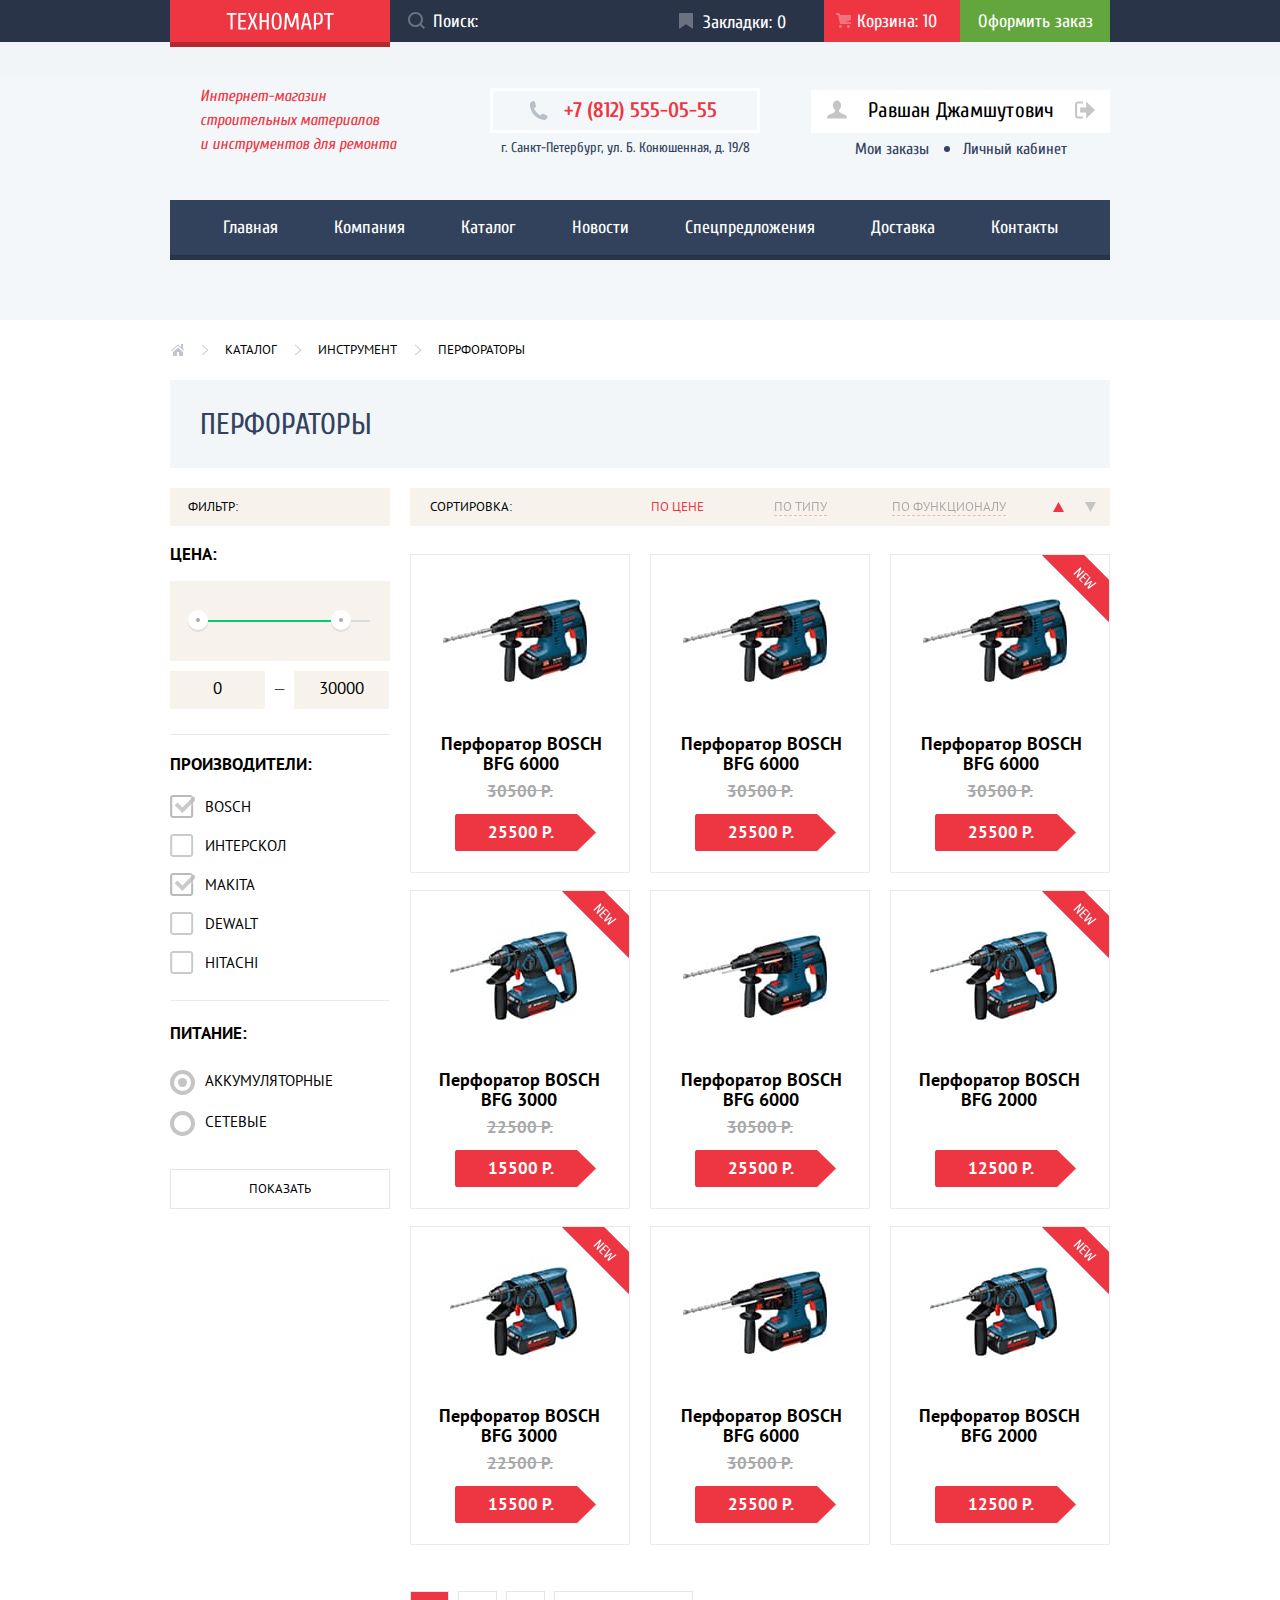
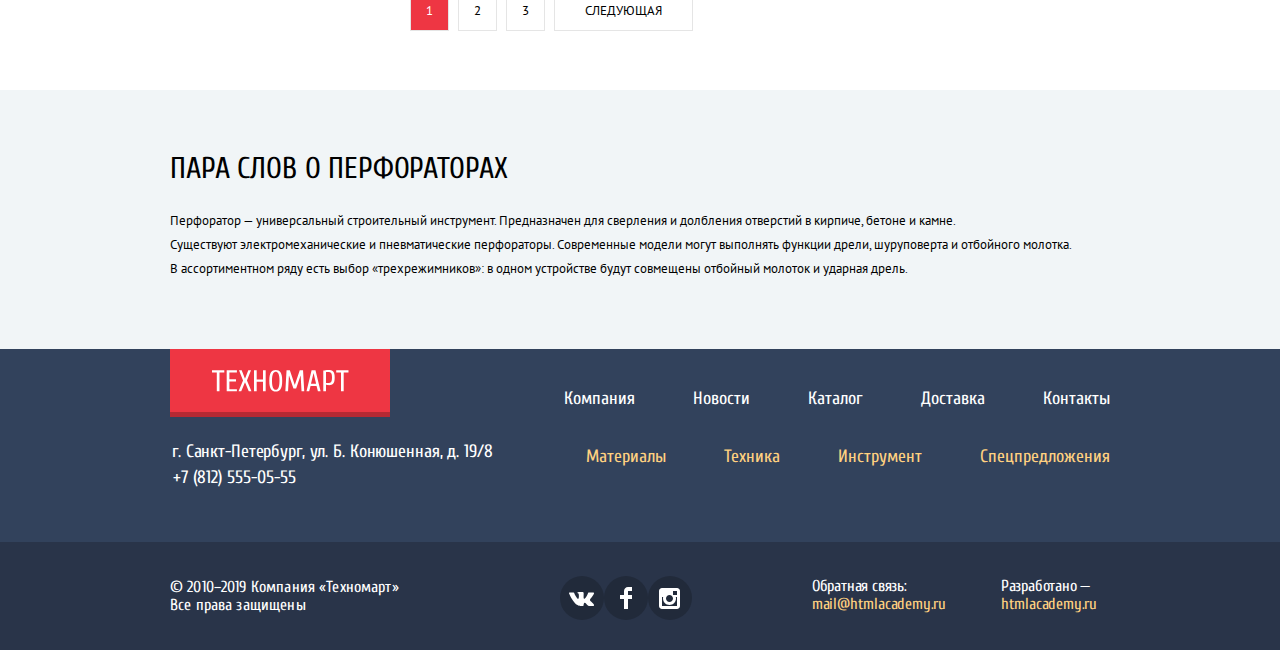
==== catalog.html @ ab48bb04 "Небольшие правки к ДЗ" ====
<!DOCTYPE html>
<html lang="ru">
<head>
  <meta charset="utf-8">
  <title>Каталог интернет-магазина Техномарт</title>
  <link rel="icon" href="favicon.ico">
  <link rel="icon" href="img/favicons/32.svg" type="image/svg+xml">
  <link rel="apple-touch-icon" href="img/favicons/180.png">
  <link rel="manifest" href="manifest.webmanifest">
  <link rel="stylesheet" href="https://fonts.googleapis.com/css2?family=Cuprum:ital,wght@0,400;0,700;1,400&family=PT+Sans:wght@400;700&display=swap">
  <link rel="stylesheet" href="css/normalize.css">
  <link rel="stylesheet" href="css/style.css">
</head>
<body class="page-body">
  <header class="catalog-header">
    <section class="top-menu top-menu-catalog">
      <div class="container container-top-menu">
        <h2 class="visually-hidden">Меню Техномарта</h2>
        <a class="logo">
          <img src="img/logo-technomart.svg" width="108" height="18" alt="Логотип интернет-магазинa Техномарт">
        </a>
        <form class="search" action="https://echo.htmlacademy.ru" method="get">
          <input class="search-input" type="search" name="search" id="search" placeholder="Поиск:">
          <svg class="search-icon" width="17" height="17" viewBox="0 0 17 17" fill="none" xmlns="http://www.w3.org/2000/svg">
            <path fill-rule="evenodd" clip-rule="evenodd" d="M13.458 12.044L17 15.586L15.586 17L12.044 13.458C10.782 14.421 9.21 15 7.5 15C3.35786 15 0 11.6421 0 7.5C0 3.35786 3.35786 0 7.5 0C11.6421 0 15 3.35786 15 7.5C15.0001 9.14309 14.4581 10.7403 13.458 12.044ZM7.5 2C4.467 2 2 4.467 2 7.5C2.00331 10.5362 4.4638 12.9967 7.5 13C10.532 13 13 10.532 13 7.5C13 4.467 10.532 2 7.5 2Z" fill="white"/>
          </svg>
          <label for="search">
            <span class="visually-hidden">Поиск по сайту</span>
          </label>
        </form>
        <a class="header-bookmark" href="#">Закладки: 0</a>
        <a class="header-cart full-cart" href="#">Корзина: 10</a>
        <a class="header-order" href="#">Оформить заказ</a>
      </div>
    </section>
    <section class="header-info catalog-header-info">
      <div class="container container-header-info">
        <h1 class="title">Интернет-магазин<br>строительных материалов<br>и инструментов для ремонта</h1>
        <div class="header-contacts">
          <a class="header-contacts-phone" href="tel:+78125550555">+7 (812) 555-05-55</a>
          <address>г. Санкт-Петербург, ул. Б. Конюшенная, д. 19/8</address>
        </div>
        <div class="user user-catalog-page">
          <div class="user-inner">
            <a href="#" class="user-fullname">Равшан Джамшутович</a>
            <svg class="icon-fullname" width="20" height="19" viewBox="0 0 20 19" fill="none" xmlns="http://www.w3.org/2000/svg">
              <path d="M17.881 14.666C15.737 13.931 13.625 13 12.674 12.276C12.017 11.775 11.904 10.658 12.157 9.861C13.275 8.958 14.021 7.384 14.021 5.583C14.021 2.776 12.221 0.5 10 0.5C7.77902 0.5 5.97901 2.776 5.97901 5.583C5.97901 7.384 6.72501 8.957 7.84201 9.86C8.09501 10.658 7.98302 11.775 7.32502 12.276C6.37502 13 4.26201 13.93 2.11801 14.666C-0.0259852 15.402 1.48343e-05 18.5 1.48343e-05 18.5H20C20 18.5 20.025 15.401 17.881 14.666Z" fill="#C5C5C5"/>
            </svg>
            <a href="#" class="user-exit">
              <svg class="icon-exit" width="20" height="18" viewBox="0 0 20 18" fill="none" xmlns="http://www.w3.org/2000/svg">
                <path d="M20 9L11.125 0.5V6.5H5.125V11.5H11.125V17.5L20 9Z" fill="#C5C5C5"/>
                <path d="M2.10601 14.452V3.548C2.12401 3.172 2.27701 2.491 3.11601 2.491H8.14301V0.5H3.11601C0.938006 0.5 0.112006 2.31 0.0870056 3.527V14.473C0.112006 15.689 0.938006 17.5 3.11601 17.5H8.14301V15.51H3.11601C2.27701 15.51 2.12401 14.827 2.10601 14.452Z" fill="#C5C5C5"/>
              </svg>
            </a>
          </div>
          <div class="user-cabinet">
            <a href="#" class="user-order">Мои заказы</a>
            <div class="point"></div>
            <a href="#" class="personal-account">Личный кабинет</a>
          </div>
        </div>
        <nav class="main-navigation">
          <ul class="clear-list site-navigation">
            <li><a href="index.html">Главная</a></li>
            <li><a href="#">Компания</a></li>
            <li><a>Каталог</a></li>
            <li><a href="#">Новости</a></li>
            <li><a href="#">Спецпредложения</a></li>
            <li><a href="#">Доставка</a></li>
            <li><a href="#">Контакты</a></li>
          </ul>
        </nav>
      </div>
    </section>
  </header>
  <main class="page-catalog">
    <div class="container">
      <ul class="breadcrumbs">
        <li><a class="link-home" href="index.html"></a></li>
        <li><a href="#">Каталог</a></li>
        <li><a href="#">Инструмент</a></li>
        <li><a>Перфораторы</a></li>
      </ul>
      <h2 class="subtitle">Перфораторы</h2>
      <div class="main-part-catalog">
        <section class="filters">
          <h3>Фильтр:</h3>
          <form class="form-filters" action="https://echo.htmlacademy.ru" method="get">
            <fieldset class="filter-price">
              <legend class="filters-options filters-options-price">Цена:</legend>
              <div class="container-range">
                <div class="range-filter">
                  <div class="scale">
                    <div class="bar" style="
                      width: 80%;
                      margin-left: 0
                    "></div>
                  </div>
                  <div class="toggle toggle-min" tabindex="0" style="
                  left: 8%
                  "></div>
                  <div class="toggle toggle-max" tabindex="0" style="
                  left: 73%
                  "></div>
                </div>
                <div class="price-controls">
                  <label class="min-price">
                    <input class="filter-number" type="number" name="min_price" min="0" max="40000" step="1" value="0">
                  </label>
                  <p class="dash">&mdash;</p>
                  <label class="max-price">
                    <input class="filter-number" type="number" name="max-price" min="0" max="40000" step="1" value="30000">
                  </label>
                </div>
              </div>
            </fieldset>
            <fieldset class="filter-manufactures">
              <legend class="filters-options">Производители:</legend>
              <ul class="clear-list filter-manufactures-list">
                <li class="filter-manufactures-item">
                  <input class="visually-hidden filter-checkbox" type="checkbox" name="bosch" id="filter-bosch" checked>
                  <label for="filter-bosch">Bosch</label>
                </li>
                <li class="filter-manufactures-item">
                  <input class="visually-hidden filter-checkbox" type="checkbox" name="interskol" id="filter-interskol">
                  <label for="filter-interskol">Интерскол</label>
                </li>
                <li class="filter-manufactures-item">
                  <input class="visually-hidden filter-checkbox" type="checkbox" name="makita" id="filter-makita" checked>
                  <label for="filter-makita">Makita</label>
                </li>
                <li class="filter-manufactures-item">
                  <input class="visually-hidden filter-checkbox" type="checkbox" name="dewalt" id="filter-dewalt">
                  <label for="filter-dewalt">Dewalt</label>
                </li>
                <li class="filter-manufactures-item">
                  <input class="visually-hidden filter-checkbox" type="checkbox" name="hitachi" id="filter-hitachi">
                  <label for="filter-hitachi">Hitachi</label>
                </li>
              </ul>
            </fieldset>
            <fieldset class="filter-power">
              <legend class="filters-options">Питание:</legend>
              <ul class="clear-list filter-power-list">
                <li class="filter-power-item">
                  <input class="visually-hidden filter-radio" type="radio" name="power" value="battery" id="filter-battery" checked>
                  <label for="filter-battery">Aккумуляторные</label>
                </li>
                <li class="filter-power-item">
                  <input class="visually-hidden filter-radio" type="radio" name="power" value="network" id="filter-network">
                  <label for="filter-network">Cетевые</label>
                </li>
              </ul>
            </fieldset>
            <button class="result-filter" type="submit">Показать</button>
          </form>
        </section>
        <div class="container-catalog-part">
          <section class="filters sort">
            <h3>Сортировка:</h3>
            <ul class="clear-list sort-options">
              <li class="sort-options-item sort-item-active">
                <a href="#">По цене</a>
              </li>
              <li class="sort-options-item sort-type">
                <a href="#">По типу</a>
              </li>
              <li class="sort-options-item sort-function">
                <a href="#">По функционалу</a>
              </li>
              <li class="sort-up sort-dir-active">
                <a href="#">
                  <svg width="11" height="10" viewBox="0 0 11 10" fill="none" xmlns="http://www.w3.org/2000/svg">
                    <path d="M5.5 0L11 10L0 10" fill="#C5C5C5"/>
                  </svg>
                </a>
              </li>
              <li class="sort-down">
                <a href="#">
                  <svg width="11" height="10" viewBox="0 0 11 10" fill="none" xmlns="http://www.w3.org/2000/svg">
                    <path d="M5.5 0L11 10L0 10" fill="#C5C5C5"/>
                  </svg>
                </a>
              </li>
            </ul>
          </section>
          <section class="catalog-box">
            <h3 class="visually-hidden">Каталог перфораторов</h3>
            <ul class="clear-list card-list catalog-list-card">
              <li class="product-card bosch-bfg-6000">
                <div class="product-card-image">
                  <img src="img/perforator-bosch-bfg-6000.jpg" alt="Перфоратор BOSCH BFG 6000" width="144" height="128">
                </div>
                <div class="product-card-buttons">
                  <button class="button-buy" type="button">Купить</button>
                  <button class="button-bookmark" type="button">В закладки</button>
                </div>
                <a class="product-card-link" href="#">Перфоратор BOSCH BFG 6000</a>
                <del>30500 P.</del>
                <a class="product-card-price" href="#">25500 P.</a>
              </li>
              <li class="product-card bosch-bfg-6000">
                <div class="product-card-image">
                  <img src="img/perforator-bosch-bfg-6000.jpg" alt="Перфоратор BOSCH BFG 6000" width="144" height="128">
                </div>
                <div class="product-card-buttons">
                  <button class="button-buy" type="button">Купить</button>
                  <button class="button-bookmark" type="button">В закладки</button>
                </div>
                <a class="product-card-link" href="#">Перфоратор BOSCH BFG 6000</a>
                <del>30500 P.</del>
                <a class="product-card-price" href="#">25500 P.</a>
              </li>
              <li class="product-card bosch-bfg-6000 new">
                <div class="product-card-image">
                  <img src="img/perforator-bosch-bfg-6000.jpg" alt="Перфоратор BOSCH BFG 6000" width="144" height="128">
                </div>
                <div class="product-card-buttons">
                  <button class="button-buy" type="button">Купить</button>
                  <button class="button-bookmark" type="button">В закладки</button>
                </div>
                <a class="product-card-link" href="#">Перфоратор BOSCH BFG 6000</a>
                <del>30500 P.</del>
                <a class="product-card-price" href="#">25500 P.</a>
              </li>
              <li class="product-card bosch-bfg-3000 new">
                <div class="product-card-image">
                  <img src="img/perforator-bosch-bfg-3000.jpg" alt="Перфоратор BOSCH BFG 3000" width="127" height="112">
                </div>
                <div class="product-card-buttons">
                  <button class="button-buy" type="button">Купить</button>
                  <button class="button-bookmark" type="button">В закладки</button>
                </div>
                <a class="product-card-link" href="#">Перфоратор BOSCH BFG 3000</a>
                <del>22500 P.</del>
                <a class="product-card-price" href="#">15500 P.</a>
              </li>
              <li class="product-card bosch-bfg-6000">
                <div class="product-card-image">
                  <img src="img/perforator-bosch-bfg-6000.jpg" alt="Перфоратор BOSCH BFG 6000" width="144" height="128">
                </div>
                <div class="product-card-buttons">
                  <button class="button-buy" type="button">Купить</button>
                  <button class="button-bookmark" type="button">В закладки</button>
                </div>
                <a class="product-card-link" href="#">Перфоратор BOSCH BFG 6000</a>
                <del>30500 P.</del>
                <a class="product-card-price" href="#">25500 P.</a>
              </li>
              <li class="product-card bosch-bfg-2000 new">
                <div class="product-card-image">
                  <img src="img/perforator-bosch-bfg-2000.jpg" alt="Перфоратор BOSCH BFG 2000" width="127" height="112">
                </div>
                <div class="product-card-buttons">
                  <button class="button-buy" type="button">Купить</button>
                  <button class="button-bookmark" type="button">В закладки</button>
                </div>
                <a class="product-card-link link-not-del" href="#">Перфоратор BOSCH BFG 2000</a>
                <a class="product-card-price" href="#">12500 P.</a>
              </li>
              <li class="product-card bosch-bfg-3000 new">
                <div class="product-card-image">
                  <img src="img/perforator-bosch-bfg-3000.jpg" alt="Перфоратор BOSCH BFG 3000" width="127" height="112">
                </div>
                <div class="product-card-buttons">
                  <button class="button-buy" type="button">Купить</button>
                  <button class="button-bookmark" type="button">В закладки</button>
                </div>
                <a class="product-card-link" href="#">Перфоратор BOSCH BFG 3000</a>
                <del>22500 P.</del>
                <a class="product-card-price" href="#">15500 P.</a>
              </li>
              <li class="product-card bosch-bfg-6000">
                <div class="product-card-image">
                  <img src="img/perforator-bosch-bfg-6000.jpg" alt="Перфоратор BOSCH BFG 6000" width="144" height="128">
                </div>
                <div class="product-card-buttons">
                  <button class="button-buy" type="button">Купить</button>
                  <button class="button-bookmark" type="button">В закладки</button>
                </div>
                <a class="product-card-link" href="#">Перфоратор BOSCH BFG 6000</a>
                <del>30500 P.</del>
                <a class="product-card-price" href="#">25500 P.</a>
              </li>
              <li class="product-card bosch-bfg-2000 new">
                <div class="product-card-image">
                  <img src="img/perforator-bosch-bfg-2000.jpg" alt="Перфоратор BOSCH BFG 2000" width="127" height="112">
                </div>
                <div class="product-card-buttons">
                  <button class="button-buy" type="button">Купить</button>
                  <button class="button-bookmark" type="button">В закладки</button>
                </div>
                <a class="product-card-link link-not-del" href="#">Перфоратор BOSCH BFG 2000</a>
                <a class="product-card-price" href="#">12500 P.</a>
              </li>
            </ul>
          </section>
          <ul class="clear-list pagination">
            <li class="active-number pagination-number">
              <a>1</a>
            </li>
            <li class="pagination-number">
              <a href="#">2</a>
            </li>
            <li class="pagination-number">
              <a href="#">3</a>
            </li>
            <li class="pagination-number pagination-number-next">
              <a href="#">Следующая</a>
            </li>
          </ul>
        </div>
      </div>
    </div>
    <section class="information-item-catalog">
      <div class="container">
        <h2>Пара слов о перфораторах</h2>
        <p class="text-product">
          Перфоратор — универсальный строительный инструмент. Предназначен для сверления и долбления отверстий в кирпиче, бетоне и камне.<br>
          Существуют электромеханические и пневматические перфораторы. Современные модели могут выполнять функции дрели, шуруповерта и отбойного молотка.<br>
          В ассортиментном ряду есть выбор «трехрежимников»: в одном устройстве будут совмещены отбойный молоток и ударная дрель.<br>
        </p>
      </div>
    </section>
  </main>
  <footer class="main-footer">
    <div class="container">
      <section class="footer-contacts">
        <div class="footer-contacts-info">
          <h2 class="visually-hidden">Контактные данные</h2>
          <a class="logo footer-logo">
            <img src="img/logo-technomart.svg" width="138" height="23" alt="Логотип интернет-магазинa Техномарт">
          </a>
          <address>г. Санкт-Петербург, ул. Б. Конюшенная, д. 19/8</address>
          <a class="footer-contacts-phone" href="tel:+78125550555">+7 (812) 555-05-55</a>
        </div>
        <nav class="footer-navigation">
          <ul class="clear-list top-footer-navigation">
            <li><a href="#">Компания</a></li>
            <li><a href="#">Новости</a></li>
            <li><a href="catalog.html">Каталог</a></li>
            <li><a href="#">Доставка</a></li>
            <li><a href="#">Контакты</a></li>
          </ul>
          <ul class="clear-list bottom-footer-navigation">
            <li><a href="#">Материалы</a></li>
            <li><a href="#">Техника</a></li>
            <li><a href="#">Инструмент</a></li>
            <li><a href="#">Спецпредложения</a></li>
          </ul>
        </nav>
      </section>
    </div>
    <section class="footer-social">
      <div class="container container-footer-social">
        <h2 class="visually-hidden">Наши социальные сети</h2>
        <p class="copyright">
          &copy; 2010–2019 Компания «Техномарт»<br>
          Все права защищены
        </p>
        <ul class="clear-list footer-social-list">
          <li><a class="social-button vk" href="#"></a></li>
          <li><a class="social-button facebook" href="#"></a></li>
          <li><a class="social-button instagram" href="#"></a></li>
        </ul>
        <p class="footer-email">
          Обратная связь:
          <a href="mailto:mail@htmlacademy.ru">mail@htmlacademy.ru</a>
        </p>
        <p class="footer-copyright">
          Разработано —
          <a href="#">htmlacademy.ru</a>
        </p>
      </div>
    </section>
  </footer>
  <section class="modal modal-buy">
    <h3 class="visually-hidden">Корзина</h3>
    <button class="button-close-form button-close-buy" type="button"></button>
    <p>
      Товар добавлен в корзину!
    </p>
    <a class="button-link" href="#">Оформить заказ</a>
    <a class="continue-buy" href="#">Продолжить покупки</a>
  </section>
</body>
---- css/style.css ----
/* Variables */

:root {
  --basik-yellow: #ffbf47;
  --basik-light-yellow: #ffd180;
  --basik-extra-yellow: #ffc047;
  --basik-red: #ee3643;
  --basik-dark-red: #ba2732;
  --basik-special-red: #ca2c37;
  --basik-backgraund-red: #b52830;
  --basik-backgraund-medium-red: #8d1e26;
  --basik-green: #63a63e;
  --basik-light-green: #8ed78f;
  --basik-dark-green: #518534;
  --basik-inner-green: #367315;
  --basik-special-green: #5fbb2d;
  --basik-full-tru-green: #00ca74;
  --basik-ligth-blue: #3bbce3;
  --basik-purpur: #dc91d8;
  --basik-extra-gray: #293449;
  --basik-dark-blue: #212a3a;
  --basik-extra-black: #161d29;
  --basik-super-extra-dark: #1d2739;
  --basik-dark-gray: #32425c;
  --basik-special-gray: #3d546f;
  --basik-black: #000000;
  --basik-tru-dark: #444444;
  --basik-full-tru-dark: #d7dcde;
  --basik-dim-gray: #a9a9a9;
  --basik-white: #ffffff;
  --basik-gray: #b7bfc8;
  --basik-light-gray: #f1f5f7;
  --basik-tru-gray: #c5c5c5;
  --basik-super-gray: #b5b5b5;
  --basik-disabled-gray: #e9e9e9;
  --basik-light-white: #ababab;
  --basik-shadow-white: #e0ddd9;
  --basik-backgraund-gray: #e5e5e5;
  --basik-soft-gray: #c1c6ce;
  --basik-form-gray: #f4f4f4;
  --basik-softdim-gray: #eaeaea;
  --basik-light-dark: #f2f6f8;
  --basik-lightdim-gray: #f3f7f9;
  --basik-sand-yellow: #f7f3ec;
  --basik-neitral: #f9f5f0;
  --basik-transparent-black: rgba(0, 0, 0, 0.0001);
  --basik-transparent-white: rgba(255, 255, 255, 0.3);
  --basik-transparent-gray-white: rgba(255, 255, 255, 0.5);
  --basik-transparent-gray: rgba(197, 197, 197, 0.3);
  --basik-transparent-dimgray: rgba(169, 169, 169, 0.3);
  --basik-shadow-black: rgba(0, 0, 0, 0.24);
  --basik-shadow-gray: rgba(0, 0, 0, 0.15);
}

/* Global */

.page-body {
  display: grid;
  grid-template-rows: min-content 1fr min-content;
  align-content: start;
  min-width: 960px;
  min-height: 100%;
  color: var(--basik-white);
  background-color: var(--basik-white);
  font-family: "Cuprum", Arial, sans-serif;
  font-size: 18px;
  line-height: 24px;
  font-weight: 400;
  margin: 0;
  padding: 0;
}

a {
  text-decoration: none;
  color: var(--basik-white);
}

img {
  max-width: 100%;
  height: auto;
}

.clear-list {
  list-style-type: none;
  margin: 0;
  padding: 0;
}

.visually-hidden {
  position: absolute;
  width: 1px;
  height: 1px;
  margin: -1px;
  border: 0;
  padding: 0;
  white-space: nowrap;
  clip-path: inset(100%);
  clip: rect(0 0 0 0);
  overflow: hidden;
}

.new:after {
  content: "";
  position: absolute;
  top: 0;
  right: 0;
  background: url("../img/new.svg") no-repeat;
  width: 70px;
  height: 70px;
}

.button-link {
  background-color: var(--basik-red);
  color: var(--basik-white);
  font-size: 14px;
  line-height: 18px;
  text-align: center;
  text-transform: uppercase;
  padding: 10px 20px;
}

.button-link:hover {
  background-color: var(--basik-special-red);
}

.button-link:active {
  background-color: var(--basik-dark-red);
}

.container {
  width: 940px;
  margin: 0 auto;
  padding: 0 10px;
}

.page {
  height: 100%;
}

/* Header */
/** Top-menu **/

.top-menu {
  background-color: var(--basik-extra-gray);
  margin-bottom: 39px;
}

.top-menu-catalog {
  margin-bottom: 37px;
}

.container-top-menu {
  display: flex;
  justify-content: space-between;
  flex-wrap: wrap;
}

.main-header {
  background-color: var(--basik-light-gray);
  margin-bottom: 59px;
}

.catalog-header {
  background-color: var(--basik-light-gray);
  margin-bottom: 0;
}

.logo {
  display: flex;
  justify-content: center;
  width: 220px;
  background-color: var(--basik-red);
  box-shadow: 0 5px var(--basik-backgraund-red);
  padding: 12px 0;
}

.logo img {
  width: 108px;
  height: 18px;
}

.logo:active {
  background-color: var(--basik-dark-red);
  box-shadow: 0 5px 0 var(--basik-backgraund-medium-red);
}

.search {
  display: flex;
  width: 270px;
  align-self: center;
  position: relative;
}

.search label {
  opacity: 0.3;
}

.search-icon {
  position: absolute;
  top: 4px;
  left: 17px;
  opacity: 0.3;
}

.search:hover .search-icon {
  opacity: 1;
}

.search-input:focus ~ .search-icon path {
  fill: var(--basik-red);
  opacity: 1;
}

.search-input {
  background-color: var(--basik-extra-gray);
  color: var(--basik-white);
  border: none;
  font-family: inherit;
  font-size: 18px;
  line-height: 24px;
  font-weight: 400;
  padding-left: 42px;
  padding-top: 2px;
}

.search-input::placeholder {
  color: var(--basik-white);
  font-family: inherit;
  font-size: 18px;
  line-height: 24px;
  font-weight: 400;
}

.header-bookmark,
.header-cart,
.header-order {
  text-align: center;
  position: relative;
}

.header-bookmark:before,
.header-cart:before {
  opacity: 0.3;
  position: absolute;
  left: 10px;
}

.header-bookmark:before {
  content: url("../img/icons/icon-bookmark.svg");
  top: 12px;
  left: 18px;
}

.header-cart:before {
  content: url("../img/icons/icon-cart.svg");
  top: 11px;
  left: 12px;
}

.header-cart:hover:before,
.header-bookmark:hover:before {
  opacity: 1;
}

.header-bookmark {
  width: 134px;
  padding: 10px 0 0 17px;
  margin-right: 12px;
}

.top-menu-catalog .header-bookmark {
  padding: 11px 0 0 16px;
  margin-right: 12px;
}

.header-cart {
  width: 123px;
  padding: 10px 0 0 10px;
}

.full-cart,
.full-bookmark {
  background-color: var(--basik-red);
}

.full-cart {
  padding: 10px 0 0 11px;
  width: 125px;
}

.header-bookmark:active,
.header-cart:active {
  background-color: var(--basik-extra-black);
  color: var(--basik-transparent-gray-white);
}

.header-order {
  width: 150px;
  padding-top: 10px;
  background-color: var(--basik-green);
}

.header-order:hover {
  background-color: var(--basik-special-green);
}

.header-order:active {
  color: var(--basik-transparent-gray-white);
}

.search-input:focus {
  border: none;
  outline: none;
  color: var(--basik-black);
  background-color: var(--basik-white);
}

.search-input:hover {
  cursor: pointer;
}

/** Header-info **/

.container-header-info {
  display: flex;
  justify-content: space-between;
  flex-wrap: wrap;
  align-items: center;
}

.header-info {
  background-color: var(--basik-lightdim-gray);
  padding-bottom: 60px;
}

.title {
  color: var(--basik-red);
  font-style: italic;
  font-size: 16px;
  line-height: 24px;
  font-weight: 400;
  margin:0 24px 0 30px;
}

.catalog-header-info .title {
  margin-right: 43px;
}

.header-contacts {
  width: 270px;
  margin-top: 7px;
}

.catalog-header-info .header-contacts {
  margin-top: 9px;
}

.header-contacts-phone {
  display: block;
  height: 39px;
  color: var(--basik-red);
  border: 3px solid var(--basik-white);
  font-size: 21px;
  line-height: 38px;
  font-weight: 700;
  text-align: center;
  background-image: url("../img/icons/tel.svg");
  background-repeat: no-repeat;
  background-position: 36px 10px;
  padding-left: 30px;
  margin-bottom: 3px;
}

.header-contacts address {
  color: var(--basik-dark-gray);
  font-size: 14px;
  font-style: normal;
  text-align: center;
}

.user {
  display: flex;
  justify-content: space-between;
  text-align: center;
  font-size: 21px;
  line-height: 21px;
  flex-wrap: wrap;
  position: relative;
  margin-bottom: 20px;
}

.user .user-login,
.user .user-registration {
  color: var(--basik-black);
  background-color: var(--basik-white);
  padding: 12px 24px;
}

.user-catalog-page {
  flex-wrap: wrap;
  width: 299px;
  margin: 9px 0 0 0;
}

.user-cabinet,
.user-inner {
  display: flex;
  align-items: center;
  width: 100%;
}

.user-inner {
  background: var(--basik-white);
  margin-bottom: 7px;
}

.user-cabinet a {
  padding: 0 24px;
}

.user-login-icon {
  position: absolute;
  top: 13px;
  left: 20px;
}

.user .user-login {
  padding-left: 45px;
  padding-right: 28px;
  margin-right: 10px;
}

.user-cabinet a:hover,
.user-login:hover,
.user-registration:hover {
  color: var(--basik-red);
}

.user .user-fullname:active,
.user-cabinet a:active,
.user-login:active,
.user-registration:active {
  color: var(--basik-tru-gray);
}

.user a:hover ~ .user-login-icon path,
.user-fullname:hover ~ .icon-fullname path,
.icon-exit:hover path {
  fill: var(--basik-special-gray);
}

.user-fullname:active ~ .icon-fullname path,
.user a:active ~ .user-login-icon path,
.icon-exit:active path {
  fill: var(--basik-tru-gray);
}

.user .user-fullname {
  display: block;
  padding: 10px 0 12px 57px;
  color: var(--basik-black);
  letter-spacing: 0.25px;
}

.icon-fullname {
  transform: translate(-228px, -2px);
}

.user .user-order,
.user .personal-account {
  background-color: var(--basik-lightdim-gray);
  color: var(--basik-dark-gray);
  font-size: 16px;
  line-height: 18px;
  padding: 0;
}

.point {
  width: 6px;
  height: 6px;
  border-radius: 50%;
  background: var(--basik-dark-gray);
  line-height: 25px;
  align-self: center;
}

.user-order {
  margin: 0 15px 0 44px;
}

.user .personal-account {
  margin-left: 13px;
}

/** Main-navigation **/

.site-navigation {
  display: flex;
  justify-content: space-between;
  background-color: var(--basik-dark-gray);
  box-shadow: inset 0 -5px 0 var(--basik-extra-gray);
  padding: 0 25px;
}

.main-navigation {
  width: 100%;
  margin-top: 40px;
}

.main-navigation a:hover {
  background-color: var(--basik-extra-gray);
}

.main-navigation a:active {
  background-color: var(--basik-super-extra-dark);
  color: var(--basik-transparent-gray-white);
  font-weight: 400;
  box-shadow: inset 0 -5px 0 var(--basik-extra-gray);
}

.site-navigation a {
  display: block;
  padding: 16px 28px 20px 28px;
}

/* Main */
/** Products **/

.page-main {
  padding-bottom: 69px;
}

.container-page-main {
  margin-bottom: 70px;
}

.products {
  margin-bottom: 60px;
}

.products-list {
  display: grid;
  grid-template-columns: 1fr 1fr 1fr;
  gap: 20px;
}

.products-item h3 {
  font-size: 24px;
  line-height: 30px;
  font-weight: 700;
  margin: 0 0 13px 0;
}

.products-item {
  position: relative;
  padding: 21px 0 21px 23px;
  background-repeat: no-repeat;
}

.products-link {
  width: 135px;
  display: block;
  background-color: var(--basik-transparent-white);
  color: var(--basik-white);
  font-size: 14px;
  line-height: 18px;
  text-align: center;
  text-transform: uppercase;
  padding: 10px 0;
}

.products-link:hover {
  background-color: var(--basik-transparent-gray);
}

.products-link:active {
  background-color: var(--basik-transparent-dimgray);
}

.product-item-material {
  background-image: url("../img/icons/icon-material.svg");
  background-color: var(--basik-yellow);
  background-position: 83% 54%;
}

.product-item-instrument {
  background-image: url("../img/icons/icon-instrument.svg");
  background-color: var(--basik-ligth-blue);
  background-position: 86% 55%;
}

.product-item-technics {
  background-image: url("../img/icons/icon-technika.svg");
  background-color: var(--basik-purpur);
  background-position: 86% center;
}

.slider {
  grid-column: 1 / 3;
  grid-row: 2 / 4;
}

.slider-product-item {
  display: none;
  background: url("../img/shadow-slider.png") no-repeat;
  padding: 23px 0 27px 24px;
  position: relative;
}

.slider-product-item img {
  position: absolute;
  left: 0;
  top: 0;
  z-index: -1;
  width: 620px;
  height: 266px;
}

.active-products-item {
  display: block;
}

.slider-product-item h3 {
  font-size: 36px;
  line-height: 36px;
  font-weight: 700;
  text-transform: uppercase;
  margin: 0 0 5px 0;
}

.slider-product-item p {
  margin: 0 0 113px 0;
}

.slider-link {
  display: block;
  width: 152px;
}

.arrow {
  background-image: url("../img/icons/arrow-left.svg");
  background-color: var(--basik-transparent-black);
  background-repeat: no-repeat;
  position: absolute;
  cursor: pointer;
  border: none;
  width: 22px;
  height: 40px;
  top: 46%;
}

.arrow:focus,
.dots:focus {
  outline: none;
}

.arrow-left {
  left: 24px;
}

.arrow-right {
  transform: rotate(180deg);
  right: 20px;
}

.slider-dots {
  display: flex;
  justify-content: space-between;
  width: 30px;
  text-align: center;
  position: absolute;
  bottom: 36px;
  left: 295px;
}

.dots {
  width: 10px;
  height: 10px;
  border-radius: 50%;
  padding: 0;
  cursor: pointer;
}

.no-active-dots {
  background-color: var(--basik-white);
  border: none;
}

.active-dots {
  background: var(--basik-red);
  position: relative;
  border: 2px solid var(--basik-white);
}

.products-item-discounts {
  background-image: url("../img/icons/icon-skidka.svg");
  background-color: var(--basik-light-green);
  background-position: 81% 51%;
}

.products-item-discounts h3,
.products-item-delivery h3 {
  margin-bottom: 12px;
}

.products-item-delivery {
  background-image: url("../img/icons/icon-dostavka.svg");
  background-color: var(--basik-extra-yellow);
  background-position: 86% 54%;
}

/** Popular products **/

.background-style {
  display: flex;
  justify-content: space-between;
  background-color: var(--basik-neitral);
  align-items: center;
  padding: 25px 14px 25px 27px;
  margin-bottom: 20px;
}

.background-style .button-link {
  padding: 9px 25px 10px 25px;
}

.background-style h2 {
  color: var(--basik-dark-gray);
  font-size: 30px;
  line-height: 30px;
  font-weight: 400;
  text-transform: uppercase;
  margin: 0;
}

.card-list {
  display: grid;
  gap: 20px;
}

.popular-list-card {
  grid-template-columns: 1fr 1fr 1fr 1fr;
  margin-bottom: 70px;
}

.product-card {
  width: 220px;
  background-color: var(--basik-white);
  border: 1px solid var(--basik-softdim-gray);
  box-sizing: border-box;
  text-align: center;
  font-family: "PT Sans", Arial, sans-serif;
  font-size: 17px;
  line-height: 18px;
  font-weight: 700;
  padding-bottom: 21px;
  position: relative;
}

.product-card-image {
  height: 170px;
  position: relative;
  margin-bottom: 9px;
}

.product-card-image img {
  position: absolute;
  top: 50%;
  left: 50%;
  transform: translate(-50%, -50%);
}

.bosch-bfg-9000 img {
  padding-top: 5px;
}

.bosch-bfg-9000 .product-card-price {
  margin-left: 41px;
}

.bosch-bfg-3000 img,
.bosch-bfg-2000 img {
  padding-right: 13px;
}

.bosch-bfg-3000 .product-card-link,
.bosch-bfg-2000 .product-card-link {
  padding-left: 13px;
}

.bosch-bfg-6000 img {
  padding-right: 10px;
  padding-top: 2px;
}

.product-card del {
  display: block;
  color: var(--basik-dim-gray);
  margin-bottom: 14px;
}

.product-card-link {
  width: 190px;
  display: block;
  font-size: 18px;
  line-height: 20px;
  color: var(--basik-black);
  padding-left: 15px;
  margin-bottom: 8px;
}

.product-card-price {
  display: block;
  width: 141px;
  background: url("../img/icons/red-button.svg") no-repeat 5px;
  margin-left: 39px;
  padding: 9px 5px 10px 0;
}

.button-buy,
.button-bookmark {
  width: 135px;
  height: 38px;
  color: var(--basik-white);
  font-family: "Cuprum", Arial, sans-serif;
  font-size: 14px;
  line-height: 18px;
  font-weight: 400;
  text-transform: uppercase;
  border: none;
  outline: none;
  cursor: pointer;
}

.button-buy {
  background-image: url("../img/icons/icon-cart.svg");
  background-color: var(--basik-green);
  background-position: 29px 11px;
  background-repeat: no-repeat;
  border-radius: 2px;
  box-shadow: inset 0 -3px 0 var(--basik-inner-green);
  padding:0 0 0 14px;
  margin: 39px 2px 10px 0;
}

.button-bookmark {
  background: var(--basik-white);
  padding: 0;
  margin-bottom: 56px;
}

.button-buy:hover {
  background-color: var(--basik-special-green);
}

.button-buy:active {
  background-color: var(--basik-dark-green);
}

.button-bookmark {
  color: var(--basik-dark-gray);
  border: 3px solid var(--basik-green);
}

.button-bookmark:hover {
  color: var(--basik-dark-gray);
  border: 3px solid var(--basik-dark-gray);
}

.button-bookmark:active {
  opacity: 0.5;
}

.product-card-buttons,
.product-card:hover .product-card-image {
  position: absolute;
  clip: rect(0 0 0 0);
  width: 1px;
  margin: -1px;
}

.product-card:hover .product-card-buttons {
  width: 100%;
  opacity: 1;
  clip: auto;
  position: static;
}

.product-card:hover {
  box-shadow: 0 4px 20px var(--basik-shadow-gray);
}

/** Popular manufactures **/

.popular-manufactures .background-style {
  padding: 26px 20px 26px 28px;
  margin-bottom: 19px;
}

.popular-manufactures .button-link {
  padding: 10px 38px;
}

.popular-manufactures-list {
  background: var(--basik-white);
  display: grid;
  grid-template-columns: 1fr 1fr 1fr 1fr;
  gap: 20px;
}

.popular-manufactures-item a {
  display: block;
  position: relative;
  width: 220px;
  height: 145px;
  border: 1px solid var(--basik-softdim-gray);
  box-sizing: border-box;
}

.popular-manufactures-item img {
  position: absolute;
  top: 50%;
  left: 50%;
  transform: translate(-50%, -50%);
}

.manufacture-dewalt img,
.manufacture-makita img {
  top: 48%;
}

.popular-manufactures-item:hover {
  box-shadow: 0 4px 20px 0 var(--basik-shadow-gray);
}

.popular-manufactures-item:active {
  opacity: 0.5;
}

/** Service **/

.container-service {
  width: 950px;
  padding-left: 20px;
}

.service {
  color: var(--basik-black);
  background-color: var(--basik-light-gray);
  padding-top: 64px;
}

.service h2,
.slider-item h3 {
  font-size: 30px;
  line-height: 30px;
  font-weight: 400;
  text-transform: uppercase;
  margin: 0;
}

.service h2 {
  margin-bottom: 24px;
}

.slider-item h3 {
  margin-bottom: 28px;
}

.service-text {
  margin: 0 0 60px 0;
  text-align: justify;
}

.service-item-text,
.service-text {
  font-family: "PT Sans", Arial, sans-serif;
  font-size: 13px;
  line-height: 25px;
  font-weight: 400;
}

.service-item-text {
  margin: 0;
}

.service-slider {
  display: flex;
}

.service-slider-buttons button {
  display: block;
  width: 240px;
  color: var(--basik-white);
  background-color: var(--basik-dark-gray);
  font-size: 21px;
  line-height: 30px;
  font-weight: 700;
  text-align: left;
  border: none;
  outline: none;
  padding: 13px 0 19px 22px;
}

.service-slider-buttons {
  margin: 10px 80px 0 0;
  position: relative;
}

.service-slider-buttons:after {
  content: "";
  background-image: url("../img/shadow-service.png");
  width: 10px;
  height: 279px;
  display: block;
  position: absolute;
  bottom: 50px;
  right: 1px;
}

.service-slider-buttons .active-service-button {
  color: var(--basik-dark-gray);
  background-color: var(--basik-white);
}

.service-item-text,
.slider-item h3 {
  color: var(--basik-dark-gray);
}

.service-slider-buttons .no-active-service-button:hover {
  background-color: var(--basik-extra-gray);
}

.slider-item {
  display: none;
  width: 619px;
  flex-grow: 1;
  background-repeat: no-repeat;
  background-color: var(--basik-light-gray);
}

.active-slider {
  display: block;
}

.slider-item-delivery {
  background-image: url("../img/dostavka-service.png");
  background-position: 150px 29px;
  padding-top: 10px;
  padding-bottom: 131px;
}

.slider-item-guarantee {
  background-image: url("../img/garantii-service.png");
  background-position: 239px 6px;
  padding-top: 8px;
  padding-bottom: 110px;
}

.slider-item-guarantee h3 {
  margin: 0 0 23px 0;
}

.slider-item-credit {
  background-image: url("../img/credit-service.png");
  background-position: 165px 7px;
  padding-top: 10px;
  padding-bottom: 124px;
}

.slider-item-credit h3,
.slider-item-delivery h3 {
  margin-bottom: 29px;
  line-height: 26px;
}

.slider-item-credit .service-item-text {
  margin-bottom: 33px;
}

.slider-item-credit .button-link {
  padding: 10px 45px;
}

/** Information **/

.index-information {
  display: flex;
  justify-content: space-between;
  padding-top: 69px;
}

.information,
.information-contacts {
  background-color: var(--basik-white);
  color: var(--basik-black);
}

.information h2,
.information-contacts h2 {
  color: var(--basik-black);
  font-size: 30px;
  line-height: 30px;
  font-weight: 400;
  text-transform: uppercase;
  margin-top: 0;
  margin-bottom: 23px;
  letter-spacing: -0.1px;
}

.information p,
.information-contacts p {
  font-family: "PT Sans", Arial, sans-serif;
  font-size: 13px;
  line-height: 24px;
  font-weight: 400;
  margin: 0;
}

.information p {
  margin-bottom: 25px;
}

.information .information-text {
  margin-bottom: 3px;
  line-height: 25px;
}

.information-delivery-list {
  padding-left: 37px;
  margin-bottom: 24px;
}

.information-delivery-list li {
  margin-bottom: 12px;
  position: relative;
}

.information-delivery-list li:before {
  content: "";
  background-image: url("../img/icons/red-line-slider.svg");
  position: absolute;
  width: 25px;
  height: 2px;
  top: 10px;
  left: -37px;
}

.information-delivery-list li:last-child {
  margin: 0;
}

.button-link-company {
  padding: 10px 41px;
}

.information-contacts {
  width: 300px;
}

.information-contacts p {
  margin-bottom: 33px;
}

.contacts-small-map {
  display: block;
  margin-bottom: 18px;
}

.button-link-map {
  display: block;
}

/* Footer */

.main-footer {
  background-color: var(--basik-dark-gray);
}

.footer-logo {
  padding: 20px 0 25px 0;
  margin-bottom: 23px;
  box-shadow: inset 0 -5px 0 var(--basik-shadow-black);
}

.footer-logo img {
  width: 138px;
  height: 23px;
}

.footer-contacts {
  display: flex;
  justify-content: space-between;
  flex-wrap: wrap;
  margin-bottom: 52px;
}

.footer-contacts-phone {
  margin-left: 3px;
}

.footer-contacts-info address {
  font-style: normal;
  letter-spacing: -0.12px;
  padding-left: 2px;
  margin-bottom: 2px;
}

.footer-contacts ul {
  display: flex;
  justify-content: center;
}

.footer-navigation a {
  margin-left: 58px;
}

.top-footer-navigation {
  margin: 38px 0 34px 0;
}

.bottom-footer-navigation {
  margin-left: 21px;
}

.footer-navigation a:hover,
.footer-social a:hover {
  text-decoration: underline;
}

.footer-navigation a:active {
  opacity: 0.5;
  text-decoration: none;
}

.bottom-footer-navigation a,
.footer-email a,
.footer-copyright a {
  color: var(--basik-light-yellow);
}

.footer-social {
  background-color: var(--basik-extra-gray);
}

.container-footer-social {
  display: flex;
  flex-wrap: wrap;
  padding: 33px 0 30px 0;
}

.footer-social-list {
  display: flex;
  margin: 0 120px 0 161px;
  padding-top: 1px;
}

.footer-social p {
  font-size: 16px;
  line-height: 18px;
  letter-spacing: -0.2px;
}

.footer-social .copyright {
  letter-spacing: 0.15px;
  padding-top: 3px;
  margin: 0;
}

.footer-social a:hover {
  text-decoration: underline;
}

.footer-email a:active,
.footer-copyright a:active {
  color: var(--basik-red);
  text-decoration: none;
}

.social-button {
  display: block;
  width: 44px;
  height: 44px;
  background: var(--basik-dark-blue) no-repeat center center;
  border-radius: 22px;
}

.social-button:hover {
  background-color: var(--basik-red);
}

.vk {
  background-image: url("../img/icons/icon-vk.svg");
}

.facebook {
  background-image: url("../img/icons/icon-fb.svg");
}

.instagram {
  background-image: url("../img/icons/icon-insta.svg");
}

.footer-email {
  width: 137px;
  padding-top: 2px;
  margin: 0;
}

.footer-copyright {
  margin: 0 auto 0 52px;
  width: 98px;
  padding-top: 2px;
}

/** Modal form **/

.modal {
  background-image: linear-gradient(to bottom, var(--basik-white), var(--basik-white) 74%, var(--basik-form-gray) 74%, var(--basik-form-gray));
  border-top: 7px solid var(--basik-red);
}

.modal-form,
.modal-map,
.modal-buy {
  width: 620px;
  margin: 0 auto;
  box-shadow: 0 4px 20px 0 var(--basik-shadow-gray);
  position: fixed;
  left: 50%;
  top: 50%;
  transform: translate(-50%, -50%);
  display: none;
}

.modal-map {
  width: 943px;
  height: 441px;
  overflow: hidden;
}

.container-modal-map {
  height: 480px;
  width: 968px;
}

.container-modal-map img {
  object-position: -13px -20px;
}

.form-user {
  display: flex;
  flex-wrap: wrap;
  justify-content: space-between;
  background-image: linear-gradient(to top bottom, var(--basik-white), var(--basik-red));
  margin: 40px auto 0 auto;
  width: 460px;
  position: relative;
}

.form-user input {
  height: 38px;
}

.form-user input,
.form-user textarea {
  border: 2px solid var(--basik-tru-gray);
  border-radius: 2px;
  font-family: "PT Sans", Arial, sans-serif;
  font-weight: 400;
  font-size: 13px;
  line-height: 24px;
  color: var(--basik-dim-gray);
  padding: 0 0 0 10px;
  width: 100%;
  box-sizing: border-box;
  margin-top: 10px;
}

.form-user label {
  color: var(--basik-black);
  width: 220px;
  margin-bottom: 14px;
}

.form-user .letter {
  width: 460px;
  margin-bottom: 47px;
}

.letter textarea {
  height: 114px;
  padding-top: 5px;
  resize: none;
}

.button-submit {
  border: none;
  outline: none;
  cursor: pointer;
  margin: 20px 0 37px 0;
  flex-grow: 1;
}

.button-close-form {
  background: url("../img/icons/icon-close.svg") no-repeat;
  position: absolute;
  top: 14px;
  right: 11px;
  width: 21px;
  height: 21px;
  border: none;
}

.button-close-map {
  top: 10px;
}

.button-close-buy {
  top: 11px;
}

.modal-buy {
  font-family: "Cuprum", Arial, sans-serif;
  width: 620px;
  padding: 46px 0 47px;
  background-image: linear-gradient(to bottom, var(--basik-white), var(--basik-white) 59%, var(--basik-form-gray) 59%, var(--basik-form-gray));
}

.modal-buy p {
  font-family: "Cuprum", Arial, sans-serif;
  font-weight: 700;
  font-size: 24px;
  line-height: 30px;
  text-align: center;
  color: var(--basik-black);
  padding: 20px 0 20px 0;
  margin-bottom: 90px;
  margin-top: 0;
  background: var(--basik-transparent-black) url("../img/icons/icon-mark.svg") no-repeat 81px center;
}

.modal-buy .button-link {
  margin-left: 114px;
  margin-right: 5px;
  padding: 10px 46px 10px 47px;
}

.continue-buy {
  font-weight: 400;
  font-size: 14px;
  line-height: 18px;
  color: var(--basik-black);
  background-color: var(--basik-white);
  padding: 10px 32px;
  text-transform: uppercase;
}

/* Catalog.html */

.main-part-catalog {
  display: flex;
  justify-content: space-between;
  padding-bottom: 59px;
}

.page-catalog {
  padding-top: 21px;
}

/** Breadcrumbs **/

.breadcrumbs {
  display: flex;
  font-family: "PT Sans", Arial, sans-serif;
  font-size: 13px;
  line-height: 18px;
  text-transform: uppercase;
  padding-left: 0;
  margin: 0 0 21px 0;
}

.breadcrumbs a {
  color: var(--basik-black);
}

.breadcrumbs li {
  margin-right: 41px;
  position: relative;
}

.breadcrumbs li:last-child {
  margin: 0;
}

.link-home {
  background-image: url("../img/icons/icon-home.svg");
  background-repeat: no-repeat;
  background-position: 1px 3px;
  width: 14px;
  height: 17px;
  display: block;
}

.breadcrumbs li:before {
  content: "";
  background-image: url("../img/icons/icon-right-small.svg");
  background-repeat: no-repeat;
  width: 10px;
  height: 12px;
  position: absolute;
  left: -24px;
  top: 3px;
}

.breadcrumbs li:first-child:before {
  background-image: none;
}
/** Filters **/

.subtitle {
  color: var(--basik-dark-gray);
  background-color: var(--basik-light-dark);
  font-size: 30px;
  line-height: 30px;
  font-weight: 400;
  text-transform: uppercase;
  letter-spacing: -0.25px;
  padding: 30px 30px 28px 30px;
  margin: 0 0 20px 0;
}

.form-filters {
  width: 220px;
}

.filters {
  color: var(--basik-black);
  font-family: "PT Sans", Arial, sans-serif;
  font-size: 13px;
  line-height: 18px;
  font-weight: 400;
  text-transform: uppercase;
}

.filters h3 {
  width: 200px;
  background-color: var(--basik-sand-yellow);
  font-size: 13px;
  font-weight: 400;
  padding: 10px 2px 10px 18px;
  margin-top: 0;
}

.filters-options {
  width: 220px;
  font-size: 17px;
  line-height: 30px;
  font-weight: 700;
}

.filters-options-price {
  margin-bottom: 12px;
}

.container-range {
  width: 100%;
}

.range-filter {
  height: 41px;
  background-color: var(--basik-sand-yellow);
  padding: 39px 20px 0 20px;
  position: relative;
  margin-bottom: 10px;
}

.range-filter .scale {
  background-color: var(--basik-full-tru-dark);
  height: 2px;
}

.scale .bar {
  background-color: var(--basik-full-tru-green);
  height: 2px;
}

.toggle {
  width: 4px;
  height: 4px;
  padding: 0;
  border: 8px solid var(--basik-white);
  background-color: var(--basik-light-white);
  border-radius: 50%;
  position: absolute;
  top: 29px;
  box-shadow: 0 2px 1px 0 var(--basik-shadow-white);
  cursor:pointer;
}

.toggle-min {
  left: 20px;
}

.toggle-max {
  left: 100px;
}

.price-controls {
  display: flex;
  flex-wrap: wrap;
}

.filter-price {
  border: none;
  padding: 0 0 25px 0;
  margin: 0;
}

.filter-number {
  width: 95px;
  height: 33px;
  text-align: center;
  background-color: var(--basik-sand-yellow);
  font-size: 17px;
  line-height: 18px;
  border: none;
  padding: 0 0 5px 0;
}

.dash {
  width: 29px;
  color: var(--basik-tru-dark);
  font-size: 16px;
  line-height: 35px;
  text-align: center;
  margin: 0;
}

.filter-number::-webkit-outer-spin-button,
.filter-number::-webkit-inner-spin-button {
  -webkit-appearance: none;
}

.filter-number,
.filter-number:hover,
.filter-number:focus {
  appearance: none;
  -moz-appearance: textfield;
}

.filter-manufactures,
.filter-power {
  border: none;
  padding: 0;
}

.filter-manufactures {
  margin: 14px 0 0 0;
  padding-bottom: 28px;
}

.filter-power {
  margin-top: 17px;
  margin-left: 0;
  padding-bottom: 20px;
}

.filter-manufactures .filters-options {
  margin-bottom: 18px;
}

.filter-manufactures-list {
  margin-left: 0;
  padding-left: 5px;
}

.filter-power-list {
  padding: 23px 0 18px 3px;
}

.filter-price,
.filter-manufactures {
  border-bottom: 1px solid var(--basik-softdim-gray);
}

.filter-manufactures-item,
.filter-power-item {
  font-size: 15px;
  line-height: 19px;
  padding: 0 0 20px 30px;
}

.filter-manufactures-item label,
.filter-power-item label {
  position: relative;
  display: block;
  cursor: pointer;
  user-select: none;
}

.filter-checkbox + label:before {
  content: "";
  position: absolute;
  left: -35px;
  top: -2px;
  background-image: url("../img/icons/checkbox-off.svg");
  background-repeat: no-repeat;
  opacity: 0.7;
  width: 25px;
  height: 23px;
}

.filter-radio + label:before {
  content: "";
  position: absolute;
  left: -35px;
  top: -1px;
  width: 17px;
  height: 17px;
  border-radius: 50%;
  border: 4px solid var(--basik-tru-gray);
}

.filter-radio:hover + label:before {
  border: 4px solid var(--basik-super-gray);
}

.filter-radio:disabled + label:before {
  border: 4px solid var(--basik-disabled-gray);
}

.filter-radio:checked:disabled + label,
.filter-radio:disabled + label {
  color: var(--basik-disabled-gray);
}

.filter-checkbox:checked + label:after {
  content: "";
  position: absolute;
  left: -35px;
  top: -2px;
  background-image: url("../img/icons/checkbox-on.svg");
  background-repeat: no-repeat;
  width: 25px;
  height: 23px;
  opacity: 0.7;
}

.filter-checkbox:hover + label:before,
.filter-checkbox:checked:hover + label:after {
   opacity: 1;
}

.filter-checkbox:disabled + label,
.filter-checkbox:checked:disabled + label {
  opacity: 0.2;
}

.filter-radio:checked + label:after {
  content: "";
  left: -27px;
  top: 7px;
  width: 9px;
  height: 9px;
  border-radius: 50%;
  background-color: var(--basik-tru-gray);
  position: absolute;
}

.filter-radio:checked:hover + label:after {
  background-color: var(--basik-super-gray);
}

.filter-radio:checked:disabled + label:after {
  background-color: var(--basik-disabled-gray);
  color: var(--basik-disabled-gray);
}

.filter-power-item {
  padding-bottom: 22px;
  padding-left: 32px;
}

.filter-manufactures-item:last-child,
.filter-power-item:last-child {
  padding-bottom: 0;
}

.result-filter {
  width: 100%;
  border: 1px solid var(--basik-backgraund-gray);
  background-color: var(--basik-white);
  font-size: 13px;
  line-height: 18px;
  text-align: center;
  text-transform: uppercase;
  cursor: pointer;
  padding: 10px 0;
}

.sort {
  display: flex;
  align-items: center;
  background-color: var(--basik-sand-yellow);
  margin: 0 0 28px 0;
}

.sort-options {
  display: flex;
  flex-grow: 1;
  padding-left: 11px;
}

.sort-type {
  margin: 0 65px 0 70px;
}

.sort-function {
  margin-right: 47px;
}

.sort h3 {
  margin: 0;
  padding: 10px 10px 10px 20px;
}

.sort-options-item a {
  color: var(--basik-black);
  border-bottom: 1px dashed var(--basik-red);
  opacity: 0.3;
}

.sort-options-item a:hover {
  border-bottom: 1px solid var(--basik-red);
  opacity: 1;
}

.sort-item-active a {
  color: var(--basik-red);
  border: none;
  opacity: 1;
}

.sort-item-active a:hover {
  border: none;
}

.sort-down path {
  transform:translate(11px, 10px) rotate(180deg);
}

.sort-down:hover path,
.sort-up:hover path {
  fill: var(--basik-black);
}

.sort-dir-active path,
.sort-dir-active:hover path {
  fill: var(--basik-red);
}

.sort-down,
.sort-up {
  margin-top: 1px;
}

.sort-up {
  margin-right: 21px;
}

/**  catalog-card **/

.catalog-box {
  margin-bottom: 46px;
}

.catalog-list-card {
  grid-template-columns: 1fr 1fr 1fr;
  row-gap: 17px;
  margin: 0;
}

.link-not-del {
  margin-bottom: 40px;
}

/**  Pagination  **/

.pagination {
  display: flex;
  font-family: "PT Sans", Arial, sans-serif;
  font-size: 13px;
  line-height: 18px;
  text-align: center;
  font-weight: 400;
}

.pagination-number {
  text-align: center;
  border: 1px solid var(--basik-backgraund-gray);
  padding: 10px 15px;
  margin-right: 9px;
}

.pagination-number:hover {
  border: 1px solid var(--basik-tru-gray);
}

.pagination-number-next {
  padding: 10px 30px;
}

.pagination-number:active {
  border: 1px solid var(--basik-red);
}

.pagination-number a {
  color: var(--basik-black);
  text-transform: uppercase;
}

.active-number {
  background-color: var(--basik-red);
}

.active-number a {
  color: var(--basik-white);
}

/** Information-item-catalog **/

.information-item-catalog {
  background-color: var(--basik-light-gray);
  color: var(--basik-black);
  padding: 64px 0 68px 0;
}

.information-item-catalog h2 {
  font-family: "Cuprum", Arial, sans-serif;
  font-size: 30px;
  line-height: 30px;
  font-weight: 400;
  text-transform: uppercase;
  letter-spacing: -0.15px;
  margin: 0 0 25px 0;
}

.text-product {
  font-family: "PT Sans", Arial, sans-serif;
  font-size: 13px;
  line-height: 24px;
  font-weight: 400;
  margin: 0;
}
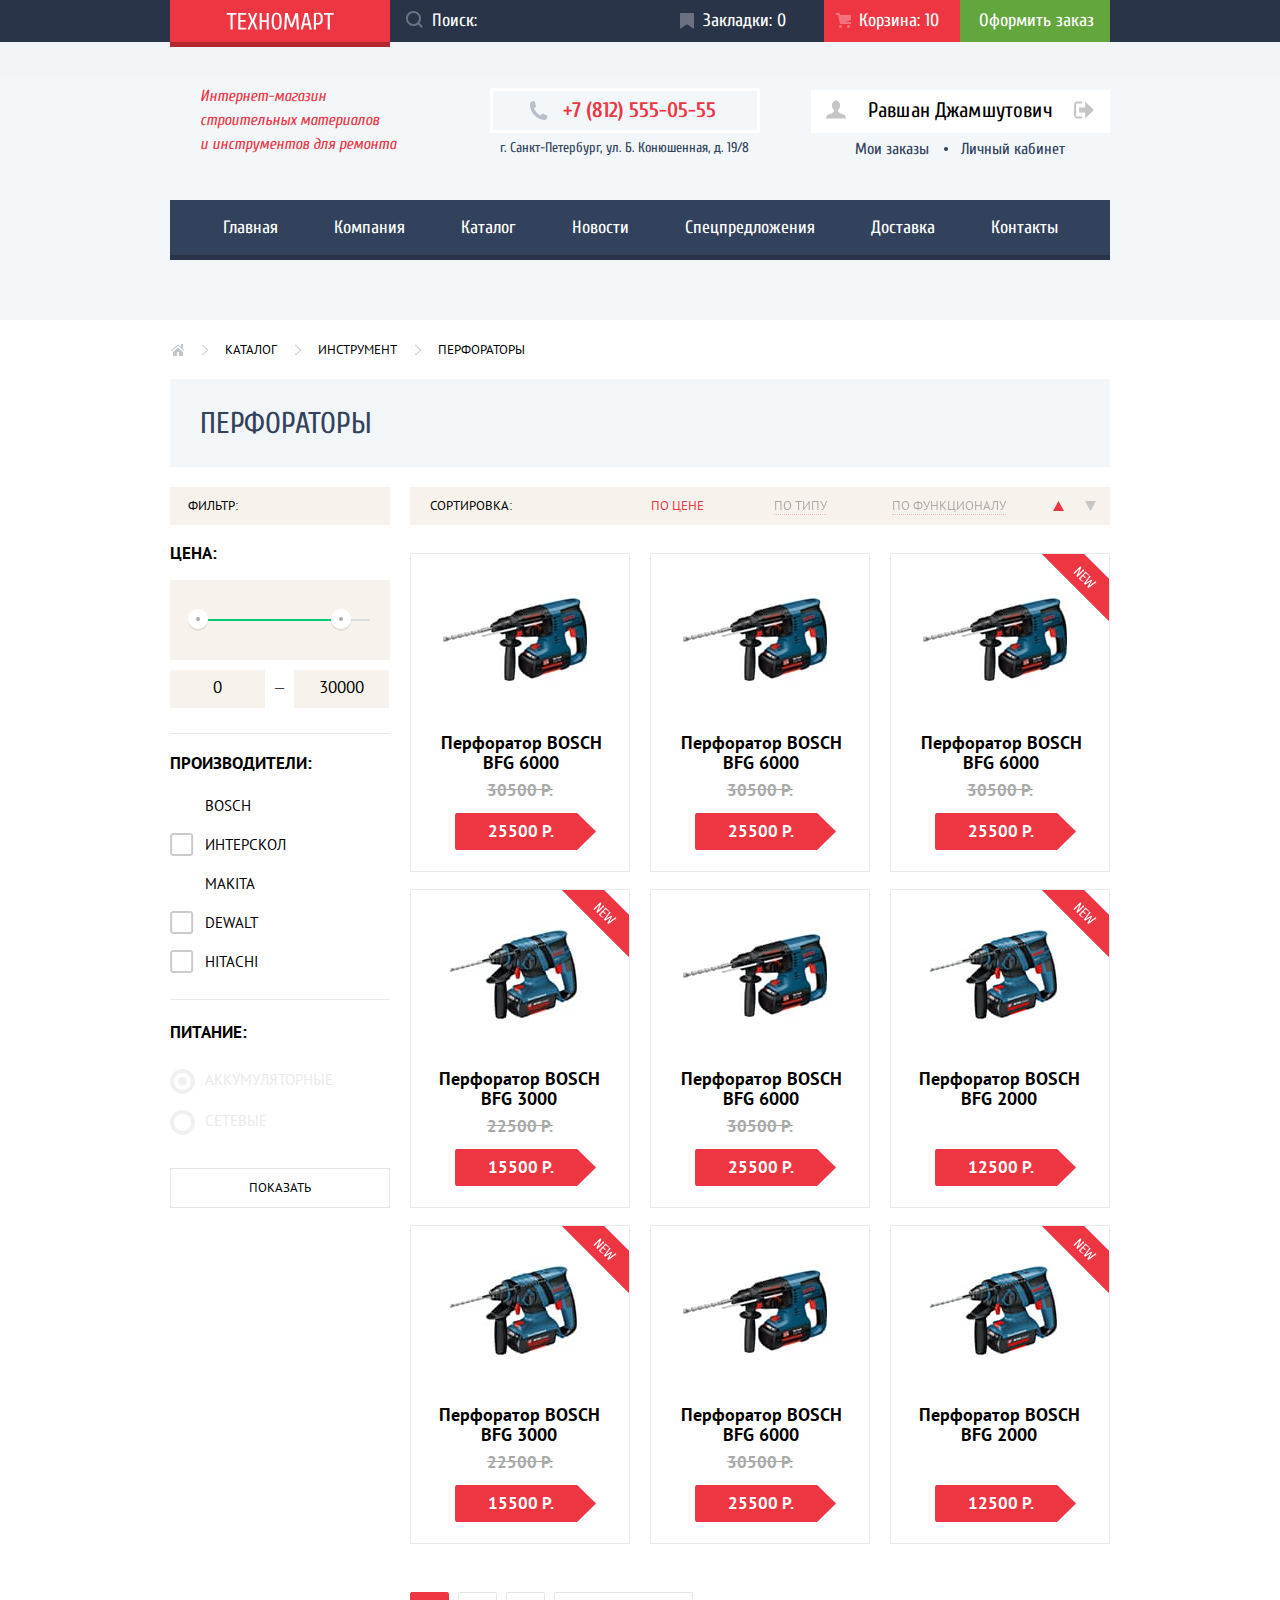
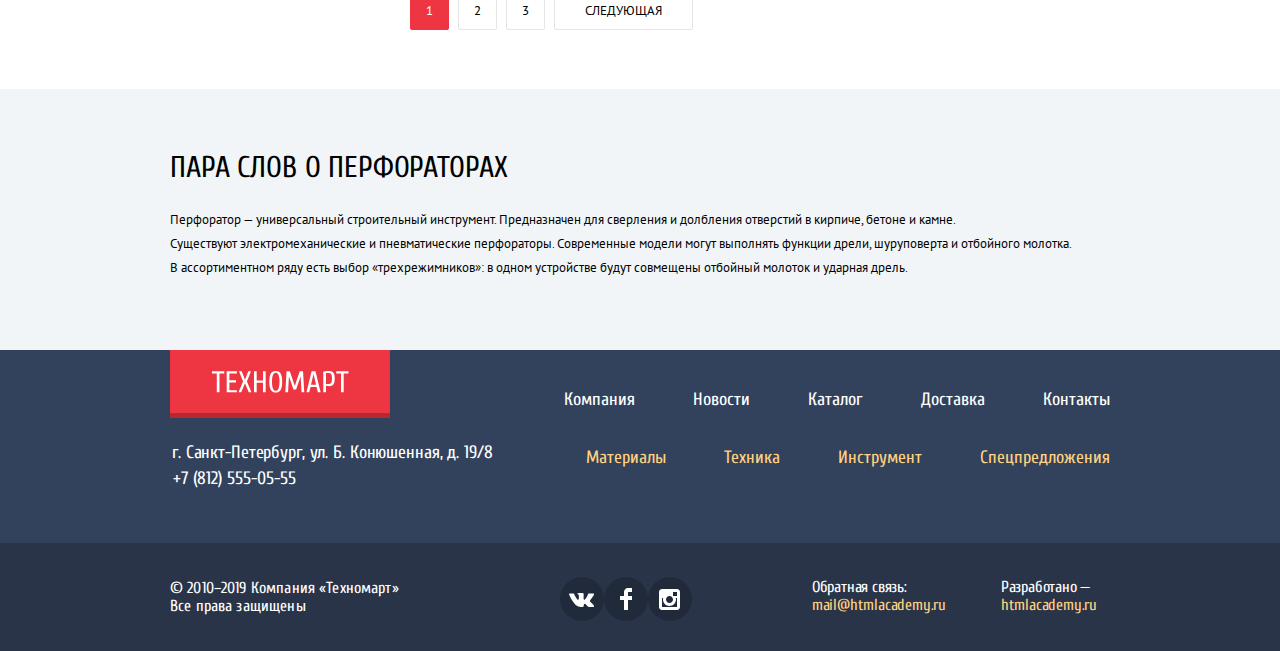
==== commit 4dd1e755: "исправление задания" ====
--- a/catalog.html
+++ b/catalog.html
@@ -16,13 +16,13 @@
     <section class="top-menu top-menu-catalog">
       <div class="container container-top-menu">
         <h2 class="visually-hidden">Меню Техномарта</h2>
-        <a class="logo">
+        <a  href="index.html" class="logo">
           <img src="img/logo-technomart.svg" width="108" height="18" alt="Логотип интернет-магазинa Техномарт">
         </a>
         <form class="search" action="https://echo.htmlacademy.ru" method="get">
           <input class="search-input" type="search" name="search" id="search" placeholder="Поиск:">
-          <svg class="search-icon" width="17" height="17" viewBox="0 0 17 17" fill="none" xmlns="http://www.w3.org/2000/svg">
-            <path fill-rule="evenodd" clip-rule="evenodd" d="M13.458 12.044L17 15.586L15.586 17L12.044 13.458C10.782 14.421 9.21 15 7.5 15C3.35786 15 0 11.6421 0 7.5C0 3.35786 3.35786 0 7.5 0C11.6421 0 15 3.35786 15 7.5C15.0001 9.14309 14.4581 10.7403 13.458 12.044ZM7.5 2C4.467 2 2 4.467 2 7.5C2.00331 10.5362 4.4638 12.9967 7.5 13C10.532 13 13 10.532 13 7.5C13 4.467 10.532 2 7.5 2Z" fill="white"/>
+          <svg class="search-icon" width="17" height="17" viewBox="0 0 17 17" fill="#FFFFFF" xmlns="http://www.w3.org/2000/svg">
+            <path fill-rule="evenodd" clip-rule="evenodd" d="M13.458 12.044L17 15.586L15.586 17L12.044 13.458C10.782 14.421 9.21 15 7.5 15C3.35786 15 0 11.6421 0 7.5C0 3.35786 3.35786 0 7.5 0C11.6421 0 15 3.35786 15 7.5C15.0001 9.14309 14.4581 10.7403 13.458 12.044ZM7.5 2C4.467 2 2 4.467 2 7.5C2.00331 10.5362 4.4638 12.9967 7.5 13C10.532 13 13 10.532 13 7.5C13 4.467 10.532 2 7.5 2Z"/>
           </svg>
           <label for="search">
             <span class="visually-hidden">Поиск по сайту</span>
@@ -42,14 +42,16 @@
         </div>
         <div class="user user-catalog-page">
           <div class="user-inner">
-            <a href="#" class="user-fullname">Равшан Джамшутович</a>
-            <svg class="icon-fullname" width="20" height="19" viewBox="0 0 20 19" fill="none" xmlns="http://www.w3.org/2000/svg">
-              <path d="M17.881 14.666C15.737 13.931 13.625 13 12.674 12.276C12.017 11.775 11.904 10.658 12.157 9.861C13.275 8.958 14.021 7.384 14.021 5.583C14.021 2.776 12.221 0.5 10 0.5C7.77902 0.5 5.97901 2.776 5.97901 5.583C5.97901 7.384 6.72501 8.957 7.84201 9.86C8.09501 10.658 7.98302 11.775 7.32502 12.276C6.37502 13 4.26201 13.93 2.11801 14.666C-0.0259852 15.402 1.48343e-05 18.5 1.48343e-05 18.5H20C20 18.5 20.025 15.401 17.881 14.666Z" fill="#C5C5C5"/>
-            </svg>
+            <a href="#" class="user-fullname">
+              Равшан Джамшутович
+              <svg class="icon-fullname" width="20" height="19" viewBox="0 0 20 19" fill="#C5C5C5" xmlns="http://www.w3.org/2000/svg">
+                <path d="M17.881 14.666C15.737 13.931 13.625 13 12.674 12.276C12.017 11.775 11.904 10.658 12.157 9.861C13.275 8.958 14.021 7.384 14.021 5.583C14.021 2.776 12.221 0.5 10 0.5C7.77902 0.5 5.97901 2.776 5.97901 5.583C5.97901 7.384 6.72501 8.957 7.84201 9.86C8.09501 10.658 7.98302 11.775 7.32502 12.276C6.37502 13 4.26201 13.93 2.11801 14.666C-0.0259852 15.402 1.48343e-05 18.5 1.48343e-05 18.5H20C20 18.5 20.025 15.401 17.881 14.666Z"/>
+              </svg>
+            </a>
             <a href="#" class="user-exit">
-              <svg class="icon-exit" width="20" height="18" viewBox="0 0 20 18" fill="none" xmlns="http://www.w3.org/2000/svg">
-                <path d="M20 9L11.125 0.5V6.5H5.125V11.5H11.125V17.5L20 9Z" fill="#C5C5C5"/>
-                <path d="M2.10601 14.452V3.548C2.12401 3.172 2.27701 2.491 3.11601 2.491H8.14301V0.5H3.11601C0.938006 0.5 0.112006 2.31 0.0870056 3.527V14.473C0.112006 15.689 0.938006 17.5 3.11601 17.5H8.14301V15.51H3.11601C2.27701 15.51 2.12401 14.827 2.10601 14.452Z" fill="#C5C5C5"/>
+              <svg class="icon-exit" width="20" height="18" viewBox="0 0 20 18" fill="#C5C5C5" xmlns="http://www.w3.org/2000/svg">
+                <path d="M20 9L11.125 0.5V6.5H5.125V11.5H11.125V17.5L20 9Z"/>
+                <path d="M2.10601 14.452V3.548C2.12401 3.172 2.27701 2.491 3.11601 2.491H8.14301V0.5H3.11601C0.938006 0.5 0.112006 2.31 0.0870056 3.527V14.473C0.112006 15.689 0.938006 17.5 3.11601 17.5H8.14301V15.51H3.11601C2.27701 15.51 2.12401 14.827 2.10601 14.452Z"/>
               </svg>
             </a>
           </div>
@@ -119,23 +121,23 @@
               <ul class="clear-list filter-manufactures-list">
                 <li class="filter-manufactures-item">
                   <input class="visually-hidden filter-checkbox" type="checkbox" name="bosch" id="filter-bosch" checked>
-                  <label for="filter-bosch">Bosch</label>
+                  <label class="filter-checkbox-label" for="filter-bosch">Bosch</label>
                 </li>
                 <li class="filter-manufactures-item">
                   <input class="visually-hidden filter-checkbox" type="checkbox" name="interskol" id="filter-interskol">
-                  <label for="filter-interskol">Интерскол</label>
+                  <label class="filter-checkbox-label" for="filter-interskol">Интерскол</label>
                 </li>
                 <li class="filter-manufactures-item">
                   <input class="visually-hidden filter-checkbox" type="checkbox" name="makita" id="filter-makita" checked>
-                  <label for="filter-makita">Makita</label>
+                  <label class="filter-checkbox-label" for="filter-makita">Makita</label>
                 </li>
                 <li class="filter-manufactures-item">
                   <input class="visually-hidden filter-checkbox" type="checkbox" name="dewalt" id="filter-dewalt">
-                  <label for="filter-dewalt">Dewalt</label>
+                  <label class="filter-checkbox-label" for="filter-dewalt">Dewalt</label>
                 </li>
                 <li class="filter-manufactures-item">
                   <input class="visually-hidden filter-checkbox" type="checkbox" name="hitachi" id="filter-hitachi">
-                  <label for="filter-hitachi">Hitachi</label>
+                  <label class="filter-checkbox-label" for="filter-hitachi">Hitachi</label>
                 </li>
               </ul>
             </fieldset>
@@ -143,12 +145,12 @@
               <legend class="filters-options">Питание:</legend>
               <ul class="clear-list filter-power-list">
                 <li class="filter-power-item">
-                  <input class="visually-hidden filter-radio" type="radio" name="power" value="battery" id="filter-battery" checked>
-                  <label for="filter-battery">Aккумуляторные</label>
+                  <input class="visually-hidden filter-radio"  disabled type="radio" name="power" value="battery" id="filter-battery" checked>
+                  <label class="filter-radio-label" for="filter-battery">Aккумуляторные</label>
                 </li>
                 <li class="filter-power-item">
-                  <input class="visually-hidden filter-radio" type="radio" name="power" value="network" id="filter-network">
-                  <label for="filter-network">Cетевые</label>
+                  <input class="visually-hidden filter-radio" disabled type="radio" name="power" value="network" id="filter-network">
+                  <label class="filter-radio-label" for="filter-network">Cетевые</label>
                 </li>
               </ul>
             </fieldset>
@@ -170,15 +172,15 @@
               </li>
               <li class="sort-up sort-dir-active">
                 <a href="#">
-                  <svg width="11" height="10" viewBox="0 0 11 10" fill="none" xmlns="http://www.w3.org/2000/svg">
-                    <path d="M5.5 0L11 10L0 10" fill="#C5C5C5"/>
+                  <svg class="icon-sort-up" width="11" height="10" viewBox="0 0 11 10" fill="#C5C5C5" xmlns="http://www.w3.org/2000/svg">
+                    <path d="M5.5 0L11 10L0 10" />
                   </svg>
                 </a>
               </li>
               <li class="sort-down">
                 <a href="#">
-                  <svg width="11" height="10" viewBox="0 0 11 10" fill="none" xmlns="http://www.w3.org/2000/svg">
-                    <path d="M5.5 0L11 10L0 10" fill="#C5C5C5"/>
+                  <svg class="icon-sort-down" width="11" height="10" viewBox="0 0 11 10" fill="#C5C5C5" xmlns="http://www.w3.org/2000/svg">
+                    <path d="M5.5 0L11 10L0 10"/>
                   </svg>
                 </a>
               </li>
@@ -328,7 +330,7 @@
       <section class="footer-contacts">
         <div class="footer-contacts-info">
           <h2 class="visually-hidden">Контактные данные</h2>
-          <a class="logo footer-logo">
+          <a href="index.html" class="logo footer-logo">
             <img src="img/logo-technomart.svg" width="138" height="23" alt="Логотип интернет-магазинa Техномарт">
           </a>
           <address>г. Санкт-Петербург, ул. Б. Конюшенная, д. 19/8</address>
--- a/css/style.css
+++ b/css/style.css
@@ -186,8 +186,7 @@
 
 .search {
   display: flex;
-  width: 270px;
-  align-self: center;
+  flex-grow: 1;
   position: relative;
 }
 
@@ -197,8 +196,8 @@
 
 .search-icon {
   position: absolute;
-  top: 4px;
-  left: 17px;
+  top: 11px;
+  left: 16px;
   opacity: 0.3;
 }
 
@@ -206,12 +205,13 @@
   opacity: 1;
 }
 
-.search-input:focus ~ .search-icon path {
+.search-input:focus ~ .search-icon {
   fill: var(--basik-red);
   opacity: 1;
 }
 
 .search-input {
+  width: 100%;
   background-color: var(--basik-extra-gray);
   color: var(--basik-white);
   border: none;
@@ -219,8 +219,7 @@
   font-size: 18px;
   line-height: 24px;
   font-weight: 400;
-  padding-left: 42px;
-  padding-top: 2px;
+  padding: 0 42px;
 }
 
 .search-input::placeholder {
@@ -236,6 +235,7 @@
 .header-order {
   text-align: center;
   position: relative;
+  padding: 9px;
 }
 
 .header-bookmark:before,
@@ -248,7 +248,7 @@
 .header-bookmark:before {
   content: url("../img/icons/icon-bookmark.svg");
   top: 12px;
-  left: 18px;
+  left: 20px;
 }
 
 .header-cart:before {
@@ -263,29 +263,19 @@
 }
 
 .header-bookmark {
-  width: 134px;
-  padding: 10px 0 0 17px;
-  margin-right: 12px;
-}
-
-.top-menu-catalog .header-bookmark {
-  padding: 11px 0 0 16px;
-  margin-right: 12px;
+  margin-left: auto;
+  padding-left: 43px;
+  padding-right: 38px;
 }
 
 .header-cart {
-  width: 123px;
-  padding: 10px 0 0 10px;
+  padding-left: 35px;
+  padding-right: 21px;
 }
 
 .full-cart,
 .full-bookmark {
   background-color: var(--basik-red);
-}
-
-.full-cart {
-  padding: 10px 0 0 11px;
-  width: 125px;
 }
 
 .header-bookmark:active,
@@ -295,8 +285,8 @@
 }
 
 .header-order {
-  width: 150px;
-  padding-top: 10px;
+  padding-left: 19px;
+  padding-right: 16px;
   background-color: var(--basik-green);
 }
 
@@ -334,16 +324,17 @@
 }
 
 .title {
+  width: 221px;
   color: var(--basik-red);
   font-style: italic;
   font-size: 16px;
   line-height: 24px;
   font-weight: 400;
-  margin:0 24px 0 30px;
+  margin: 0 0 0 30px;
 }
 
 .catalog-header-info .title {
-  margin-right: 43px;
+  margin-right: 17px;
 }
 
 .header-contacts {
@@ -436,34 +427,37 @@
   color: var(--basik-red);
 }
 
-.user .user-fullname:active,
+.user-fullname:active,
 .user-cabinet a:active,
 .user-login:active,
 .user-registration:active {
   color: var(--basik-tru-gray);
 }
 
-.user a:hover ~ .user-login-icon path,
-.user-fullname:hover ~ .icon-fullname path,
-.icon-exit:hover path {
+.user-login:hover .user-login-icon,
+.user-fullname:hover .icon-fullname,
+.user-exit:hover .icon-exit {
   fill: var(--basik-special-gray);
 }
 
-.user-fullname:active ~ .icon-fullname path,
-.user a:active ~ .user-login-icon path,
-.icon-exit:active path {
+.user-fullname:active .icon-fullname,
+.user-login:active .user-login-icon,
+.user-exit:active .icon-exit {
   fill: var(--basik-tru-gray);
 }
 
-.user .user-fullname {
+.user-fullname {
   display: block;
-  padding: 10px 0 12px 57px;
+  position: relative;
+  padding: 10px 21px 12px 57px;
   color: var(--basik-black);
-  letter-spacing: 0.25px;
+  letter-spacing: 0.15px;
 }
 
 .icon-fullname {
-  transform: translate(-228px, -2px);
+  position: absolute;
+  top: 10px;
+  left: 15px;
 }
 
 .user .user-order,
@@ -476,8 +470,8 @@
 }
 
 .point {
-  width: 6px;
-  height: 6px;
+  width: 4px;
+  height: 4px;
   border-radius: 50%;
   background: var(--basik-dark-gray);
   line-height: 25px;
@@ -488,7 +482,7 @@
   margin: 0 15px 0 44px;
 }
 
-.user .personal-account {
+.personal-account {
   margin-left: 13px;
 }
 
@@ -614,6 +608,8 @@
   z-index: -1;
   width: 620px;
   height: 266px;
+  object-fit: contain;
+  background-color: var(--basik-lightdim-gray);
 }
 
 .active-products-item {
@@ -761,6 +757,7 @@
   height: 170px;
   position: relative;
   margin-bottom: 9px;
+  overflow: hidden;
 }
 
 .product-card-image img {
@@ -768,6 +765,11 @@
   top: 50%;
   left: 50%;
   transform: translate(-50%, -50%);
+  object-fit: contain;
+}
+
+.product-card-buttons {
+  padding: 38px 0 47px 0;
 }
 
 .bosch-bfg-9000 img {
@@ -840,13 +842,13 @@
   border-radius: 2px;
   box-shadow: inset 0 -3px 0 var(--basik-inner-green);
   padding:0 0 0 14px;
-  margin: 39px 2px 10px 0;
+  margin: 0 2px 10px 0;
 }
 
 .button-bookmark {
   background: var(--basik-white);
   padding: 0;
-  margin-bottom: 56px;
+  margin-bottom: 10px;
 }
 
 .button-buy:hover {
@@ -915,6 +917,7 @@
   height: 145px;
   border: 1px solid var(--basik-softdim-gray);
   box-sizing: border-box;
+  overflow: hidden;
 }
 
 .popular-manufactures-item img {
@@ -922,6 +925,7 @@
   top: 50%;
   left: 50%;
   transform: translate(-50%, -50%);
+  object-fit: contain;
 }
 
 .manufacture-dewalt img,
@@ -1210,18 +1214,28 @@
 .footer-contacts ul {
   display: flex;
   justify-content: center;
-}
-
-.footer-navigation a {
-  margin-left: 58px;
+  flex-wrap: wrap;
+}
+
+.footer-navigation {
+  width: 615px;
+}
+
+.footer-navigation li {
+  margin-right: 58px;
+}
+
+.footer-navigation li:last-child {
+  margin-right: 0;
 }
 
 .top-footer-navigation {
   margin: 38px 0 34px 0;
+  padding-left: 68px;
 }
 
 .bottom-footer-navigation {
-  margin-left: 21px;
+  padding-left: 90px;
 }
 
 .footer-navigation a:hover,
@@ -1336,17 +1350,21 @@
 
 .modal-map {
   width: 943px;
-  height: 441px;
+  height: 442px;
+}
+
+.map-iframe {
+  border: none;
+}
+
+.map-static {
+  position: fixed;
+  left: 0;
+  top: 0;
+  z-index: -1;
+  width: 943px;
+  height: 442px;
   overflow: hidden;
-}
-
-.container-modal-map {
-  height: 480px;
-  width: 968px;
-}
-
-.container-modal-map img {
-  object-position: -13px -20px;
 }
 
 .form-user {
@@ -1411,6 +1429,7 @@
   width: 21px;
   height: 21px;
   border: none;
+  cursor: pointer;
 }
 
 .button-close-map {
@@ -1462,7 +1481,7 @@
 .main-part-catalog {
   display: flex;
   justify-content: space-between;
-  padding-bottom: 59px;
+  padding-bottom: 50px;
 }
 
 .page-catalog {
@@ -1473,12 +1492,13 @@
 
 .breadcrumbs {
   display: flex;
+  flex-wrap: wrap;
   font-family: "PT Sans", Arial, sans-serif;
   font-size: 13px;
   line-height: 18px;
   text-transform: uppercase;
   padding-left: 0;
-  margin: 0 0 21px 0;
+  margin: 0 0 16px 0;
 }
 
 .breadcrumbs a {
@@ -1500,7 +1520,7 @@
   background-position: 1px 3px;
   width: 14px;
   height: 17px;
-  display: block;
+  display: inline-block;
 }
 
 .breadcrumbs li:before {
@@ -1515,7 +1535,7 @@
 }
 
 .breadcrumbs li:first-child:before {
-  background-image: none;
+  display: none;
 }
 /** Filters **/
 
@@ -1542,6 +1562,7 @@
   line-height: 18px;
   font-weight: 400;
   text-transform: uppercase;
+  margin-right: 20px;
 }
 
 .filters h3 {
@@ -1596,7 +1617,7 @@
   position: absolute;
   top: 29px;
   box-shadow: 0 2px 1px 0 var(--basik-shadow-white);
-  cursor:pointer;
+  cursor: pointer;
 }
 
 .toggle-min {
@@ -1700,19 +1721,44 @@
   user-select: none;
 }
 
-.filter-checkbox + label:before {
+.filter-checkbox-label:before {
   content: "";
   position: absolute;
   left: -35px;
   top: -2px;
   background-image: url("../img/icons/checkbox-off.svg");
   background-repeat: no-repeat;
+  width: 27px;
+  height: 23px;
   opacity: 0.7;
-  width: 25px;
+}
+
+.filter-checkbox-label:checked + .filter-checkbox-label:after {
+  content: "";
+  position: absolute;
+  left: -35px;
+  top: -2px;
+  background-image: url("../img/icons/checkbox-on.svg");
+  background-repeat: no-repeat;
+  width: 27px;
   height: 23px;
-}
-
-.filter-radio + label:before {
+  opacity: 0.7;
+}
+
+.filter-checkbox:checked + .filter-checkbox-label:before {
+  display: none;
+}
+
+.filter-checkbox-label:hover:before,
+.filter-checkbox:checked:hover + .filter-checkbox-label:after {
+   opacity: 1;
+}
+
+.filter-checkbox:disabled + .filter-checkbox-label {
+  opacity: 0.2;
+}
+
+.filter-radio-label:before {
   content: "";
   position: absolute;
   left: -35px;
@@ -1721,44 +1767,10 @@
   height: 17px;
   border-radius: 50%;
   border: 4px solid var(--basik-tru-gray);
-}
-
-.filter-radio:hover + label:before {
-  border: 4px solid var(--basik-super-gray);
-}
-
-.filter-radio:disabled + label:before {
-  border: 4px solid var(--basik-disabled-gray);
-}
-
-.filter-radio:checked:disabled + label,
-.filter-radio:disabled + label {
-  color: var(--basik-disabled-gray);
-}
-
-.filter-checkbox:checked + label:after {
-  content: "";
-  position: absolute;
-  left: -35px;
-  top: -2px;
-  background-image: url("../img/icons/checkbox-on.svg");
-  background-repeat: no-repeat;
-  width: 25px;
-  height: 23px;
   opacity: 0.7;
 }
 
-.filter-checkbox:hover + label:before,
-.filter-checkbox:checked:hover + label:after {
-   opacity: 1;
-}
-
-.filter-checkbox:disabled + label,
-.filter-checkbox:checked:disabled + label {
-  opacity: 0.2;
-}
-
-.filter-radio:checked + label:after {
+.filter-radio:checked + .filter-radio-label:after {
   content: "";
   left: -27px;
   top: 7px;
@@ -1767,13 +1779,26 @@
   border-radius: 50%;
   background-color: var(--basik-tru-gray);
   position: absolute;
-}
-
-.filter-radio:checked:hover + label:after {
+  opacity: 0.7;
+}
+
+.filter-radio-label:hover:before {
+  border: 4px solid var(--basik-super-gray);
+}
+
+.filter-radio:checked:hover + .filter-radio-label:after {
   background-color: var(--basik-super-gray);
 }
 
-.filter-radio:checked:disabled + label:after {
+.filter-radio:disabled + .filter-radio-label:before {
+  border: 4px solid var(--basik-disabled-gray);
+}
+
+.filter-radio:disabled + .filter-radio-label {
+  color: var(--basik-disabled-gray);
+}
+
+.filter-radio:checked:disabled + .filter-radio-label:after {
   background-color: var(--basik-disabled-gray);
   color: var(--basik-disabled-gray);
 }
@@ -1810,6 +1835,7 @@
 .sort-options {
   display: flex;
   flex-grow: 1;
+  flex-wrap: wrap;
   padding-left: 11px;
 }
 
@@ -1828,7 +1854,7 @@
 
 .sort-options-item a {
   color: var(--basik-black);
-  border-bottom: 1px dashed var(--basik-red);
+  border-bottom: 1px dotted var(--basik-red);
   opacity: 0.3;
 }
 
@@ -1847,17 +1873,17 @@
   border: none;
 }
 
-.sort-down path {
-  transform:translate(11px, 10px) rotate(180deg);
-}
-
-.sort-down:hover path,
-.sort-up:hover path {
+.icon-sort-down {
+  transform: rotate(180deg);
+}
+
+.icon-sort-down:hover,
+.icon-sort-up:hover {
   fill: var(--basik-black);
 }
 
-.sort-dir-active path,
-.sort-dir-active:hover path {
+.sort-dir-active svg,
+.sort-dir-active svg:hover {
   fill: var(--basik-red);
 }
 
@@ -1873,7 +1899,7 @@
 /**  catalog-card **/
 
 .catalog-box {
-  margin-bottom: 46px;
+  margin-bottom: 48px;
 }
 
 .catalog-list-card {
@@ -1890,9 +1916,10 @@
 
 .pagination {
   display: flex;
+  flex-wrap: wrap;
   font-family: "PT Sans", Arial, sans-serif;
   font-size: 13px;
-  line-height: 18px;
+  line-height: 16px;
   text-align: center;
   font-weight: 400;
 }
@@ -1902,6 +1929,8 @@
   border: 1px solid var(--basik-backgraund-gray);
   padding: 10px 15px;
   margin-right: 9px;
+  margin-bottom: 9px;
+  border-radius: 2px;
 }
 
 .pagination-number:hover {
@@ -1921,7 +1950,10 @@
   text-transform: uppercase;
 }
 
-.active-number {
+.active-number,
+.active-number:hover,
+.active-number:active {
+  border: 1px solid var(--basik-red);
   background-color: var(--basik-red);
 }
 
@@ -1934,7 +1966,7 @@
 .information-item-catalog {
   background-color: var(--basik-light-gray);
   color: var(--basik-black);
-  padding: 64px 0 68px 0;
+  padding: 64px 0 70px 0;
 }
 
 .information-item-catalog h2 {
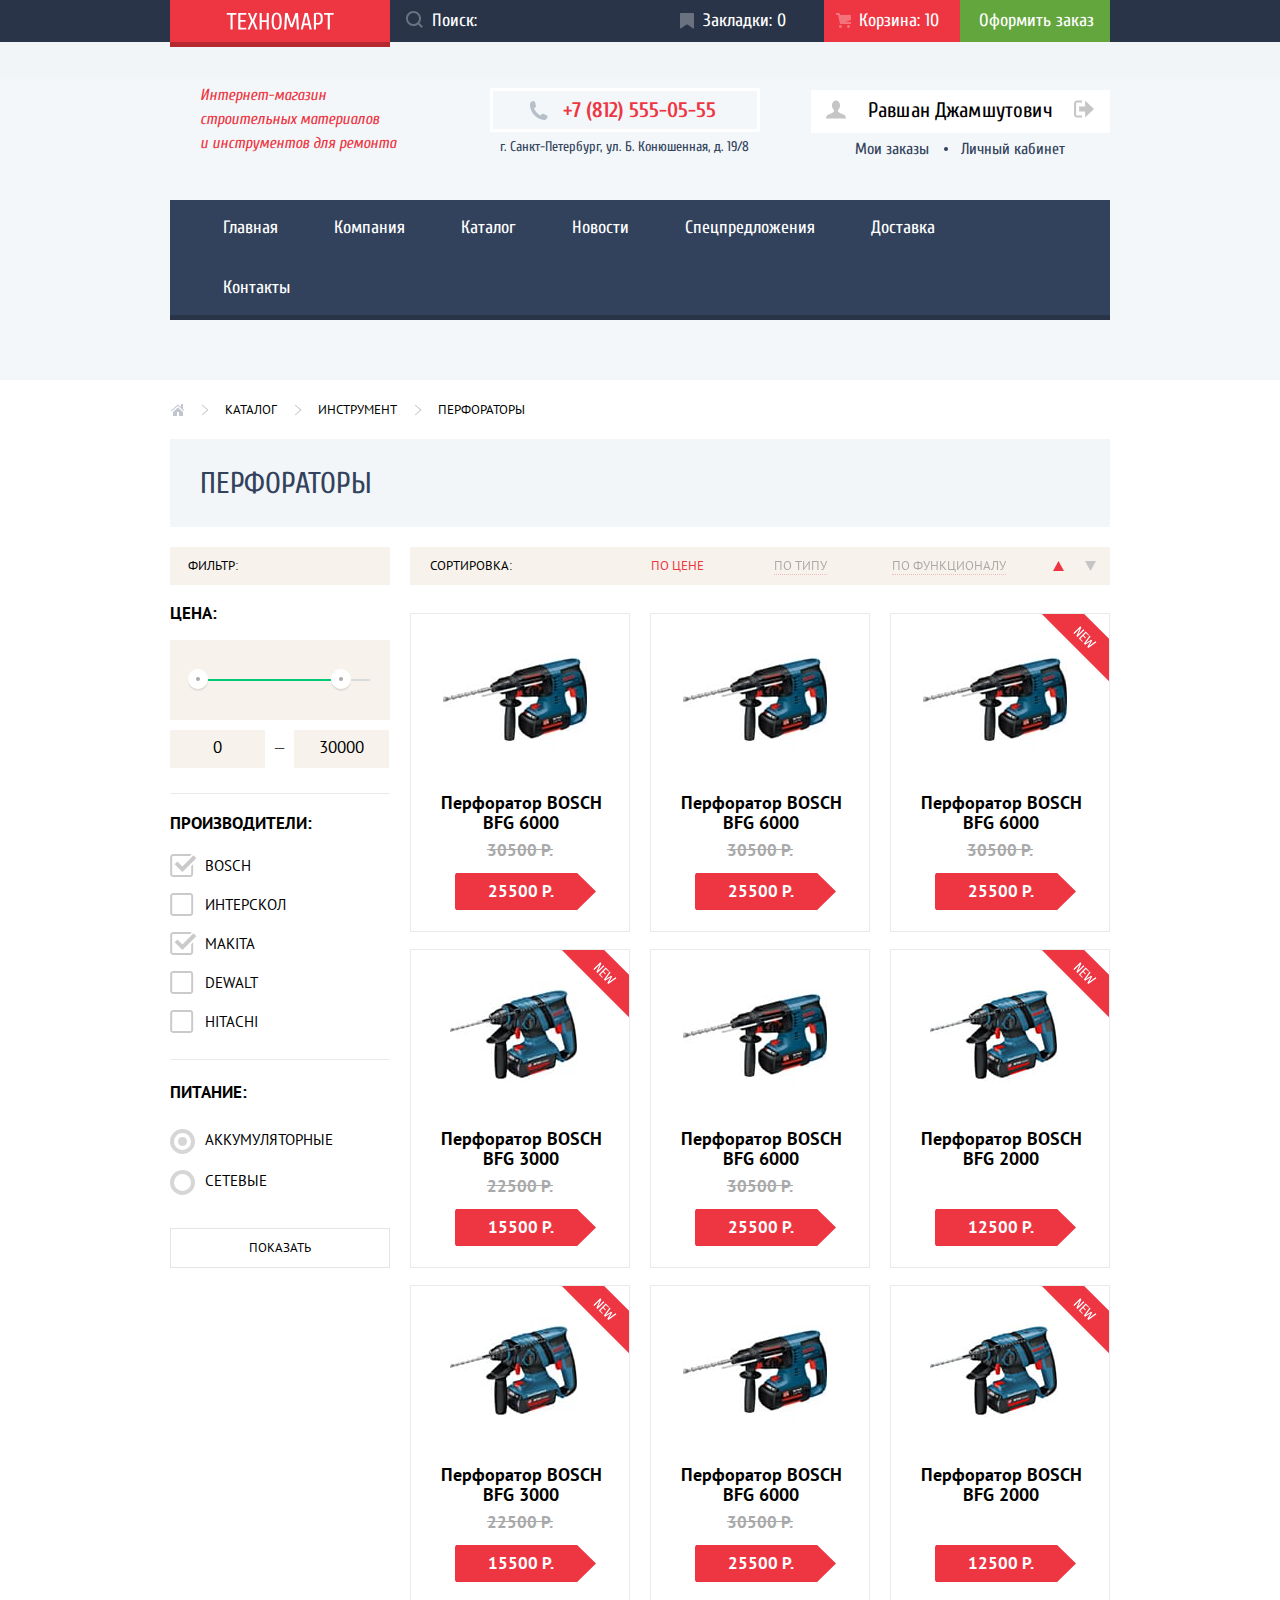
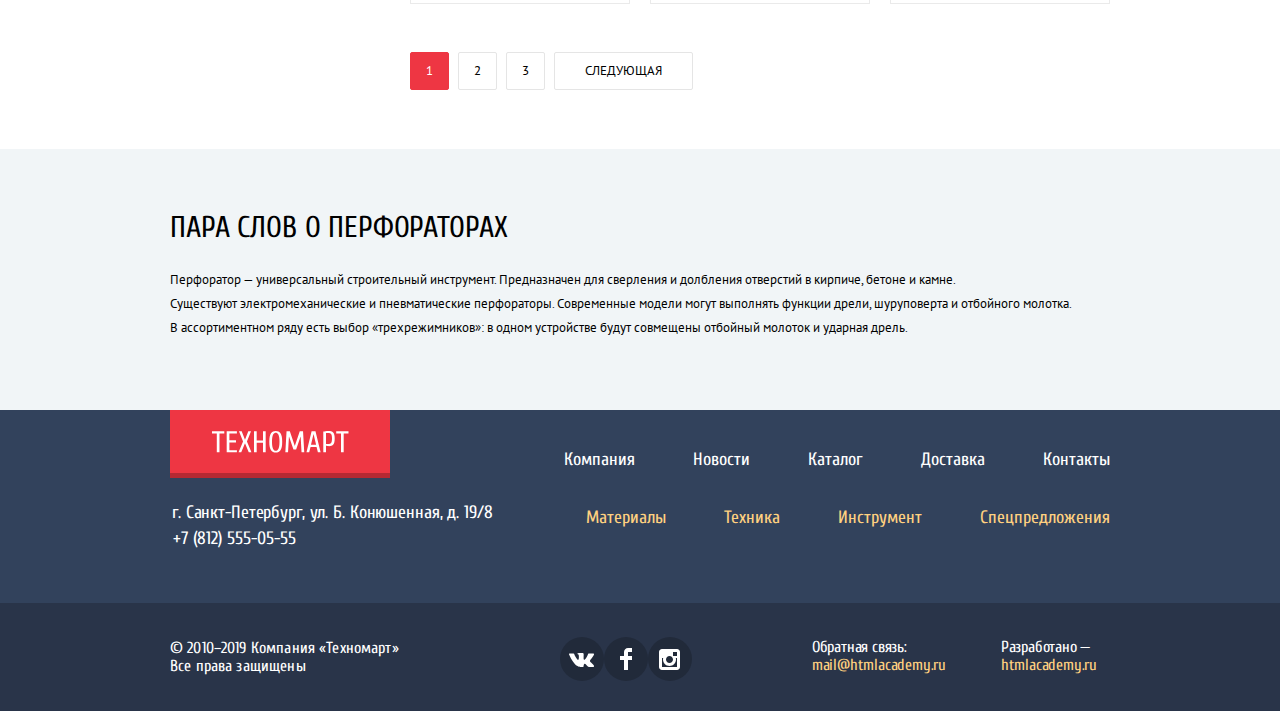
==== commit fa164908: "Выполнение задания Оформление контента на главной странице" ====
--- a/catalog.html
+++ b/catalog.html
@@ -145,11 +145,11 @@
               <legend class="filters-options">Питание:</legend>
               <ul class="clear-list filter-power-list">
                 <li class="filter-power-item">
-                  <input class="visually-hidden filter-radio"  disabled type="radio" name="power" value="battery" id="filter-battery" checked>
+                  <input class="visually-hidden filter-radio" type="radio" name="power" value="battery" id="filter-battery" checked>
                   <label class="filter-radio-label" for="filter-battery">Aккумуляторные</label>
                 </li>
                 <li class="filter-power-item">
-                  <input class="visually-hidden filter-radio" disabled type="radio" name="power" value="network" id="filter-network">
+                  <input class="visually-hidden filter-radio" type="radio" name="power" value="network" id="filter-network">
                   <label class="filter-radio-label" for="filter-network">Cетевые</label>
                 </li>
               </ul>
--- a/css/style.css
+++ b/css/style.css
@@ -1,3 +1,10 @@
+/*
+* Prefixed by https://autoprefixer.github.io
+* PostCSS: v7.0.29,
+* Autoprefixer: v9.7.6
+* Browsers: last 4 version
+*/
+
 /* Variables */
 
 :root {
@@ -55,8 +62,13 @@
 /* Global */
 
 .page-body {
+  display: -ms-grid;
   display: grid;
+  -ms-grid-rows: -webkit-min-content 1fr -webkit-min-content;
+  -ms-grid-rows: min-content 1fr min-content;
+  grid-template-rows: -webkit-min-content 1fr -webkit-min-content;
   grid-template-rows: min-content 1fr min-content;
+  -ms-flex-line-pack: start;
   align-content: start;
   min-width: 960px;
   min-height: 100%;
@@ -94,6 +106,7 @@
   border: 0;
   padding: 0;
   white-space: nowrap;
+  -webkit-clip-path: inset(100%);
   clip-path: inset(100%);
   clip: rect(0 0 0 0);
   overflow: hidden;
@@ -150,8 +163,13 @@
 }
 
 .container-top-menu {
+  display: -webkit-box;
+  display: -ms-flexbox;
   display: flex;
+  -webkit-box-pack: justify;
+  -ms-flex-pack: justify;
   justify-content: space-between;
+  -ms-flex-wrap: wrap;
   flex-wrap: wrap;
 }
 
@@ -166,10 +184,15 @@
 }
 
 .logo {
+  display: -webkit-box;
+  display: -ms-flexbox;
   display: flex;
+  -webkit-box-pack: center;
+  -ms-flex-pack: center;
   justify-content: center;
   width: 220px;
   background-color: var(--basik-red);
+  -webkit-box-shadow: 0 5px var(--basik-backgraund-red);
   box-shadow: 0 5px var(--basik-backgraund-red);
   padding: 12px 0;
 }
@@ -181,11 +204,16 @@
 
 .logo:active {
   background-color: var(--basik-dark-red);
+  -webkit-box-shadow: 0 5px 0 var(--basik-backgraund-medium-red);
   box-shadow: 0 5px 0 var(--basik-backgraund-medium-red);
 }
 
 .search {
+  display: -webkit-box;
+  display: -ms-flexbox;
   display: flex;
+  -webkit-box-flex: 1;
+  -ms-flex-positive: 1;
   flex-grow: 1;
   position: relative;
 }
@@ -219,7 +247,39 @@
   font-size: 18px;
   line-height: 24px;
   font-weight: 400;
-  padding: 0 42px;
+  padding: 0 10px 0 42px;
+}
+
+.search-input::-webkit-input-placeholder {
+  color: var(--basik-white);
+  font-family: inherit;
+  font-size: 18px;
+  line-height: 24px;
+  font-weight: 400;
+}
+
+.search-input::-moz-placeholder {
+  color: var(--basik-white);
+  font-family: inherit;
+  font-size: 18px;
+  line-height: 24px;
+  font-weight: 400;
+}
+
+.search-input:-ms-input-placeholder {
+  color: var(--basik-white);
+  font-family: inherit;
+  font-size: 18px;
+  line-height: 24px;
+  font-weight: 400;
+}
+
+.search-input::-ms-input-placeholder {
+  color: var(--basik-white);
+  font-family: inherit;
+  font-size: 18px;
+  line-height: 24px;
+  font-weight: 400;
 }
 
 .search-input::placeholder {
@@ -309,12 +369,37 @@
   cursor: pointer;
 }
 
+.top-menu-index .header-bookmark {
+  padding-left: 37px;
+  padding-right: 44px;
+}
+
+.top-menu-index .header-bookmark:before {
+  left: 15px;
+}
+
+.top-menu-index .header-cart {
+  padding-left: 30px;
+  padding-right: 27px;
+}
+
+.top-menu-index .header-cart:before {
+  left: 8px;
+}
+
 /** Header-info **/
 
 .container-header-info {
+  display: -webkit-box;
+  display: -ms-flexbox;
   display: flex;
+  -webkit-box-pack: justify;
+  -ms-flex-pack: justify;
   justify-content: space-between;
+  -ms-flex-wrap: wrap;
   flex-wrap: wrap;
+  -webkit-box-align: center;
+  -ms-flex-align: center;
   align-items: center;
 }
 
@@ -348,7 +433,6 @@
 
 .header-contacts-phone {
   display: block;
-  height: 39px;
   color: var(--basik-red);
   border: 3px solid var(--basik-white);
   font-size: 21px;
@@ -370,11 +454,16 @@
 }
 
 .user {
+  display: -webkit-box;
+  display: -ms-flexbox;
   display: flex;
+  -webkit-box-pack: justify;
+  -ms-flex-pack: justify;
   justify-content: space-between;
   text-align: center;
   font-size: 21px;
   line-height: 21px;
+  -ms-flex-wrap: wrap;
   flex-wrap: wrap;
   position: relative;
   margin-bottom: 20px;
@@ -388,6 +477,7 @@
 }
 
 .user-catalog-page {
+  -ms-flex-wrap: wrap;
   flex-wrap: wrap;
   width: 299px;
   margin: 9px 0 0 0;
@@ -395,7 +485,11 @@
 
 .user-cabinet,
 .user-inner {
+  display: -webkit-box;
+  display: -ms-flexbox;
   display: flex;
+  -webkit-box-align: center;
+  -ms-flex-align: center;
   align-items: center;
   width: 100%;
 }
@@ -475,6 +569,8 @@
   border-radius: 50%;
   background: var(--basik-dark-gray);
   line-height: 25px;
+  -ms-flex-item-align: center;
+  -ms-grid-row-align: center;
   align-self: center;
 }
 
@@ -489,16 +585,20 @@
 /** Main-navigation **/
 
 .site-navigation {
+  display: -webkit-box;
+  display: -ms-flexbox;
   display: flex;
-  justify-content: space-between;
+  -ms-flex-wrap: wrap;
+  flex-wrap: wrap;
   background-color: var(--basik-dark-gray);
+  -webkit-box-shadow: inset 0 -5px 0 var(--basik-extra-gray);
   box-shadow: inset 0 -5px 0 var(--basik-extra-gray);
   padding: 0 25px;
 }
 
 .main-navigation {
   width: 100%;
-  margin-top: 40px;
+  margin-top: 41px;
 }
 
 .main-navigation a:hover {
@@ -509,6 +609,7 @@
   background-color: var(--basik-super-extra-dark);
   color: var(--basik-transparent-gray-white);
   font-weight: 400;
+  -webkit-box-shadow: inset 0 -5px 0 var(--basik-extra-gray);
   box-shadow: inset 0 -5px 0 var(--basik-extra-gray);
 }
 
@@ -533,7 +634,9 @@
 }
 
 .products-list {
+  display: -ms-grid;
   display: grid;
+  -ms-grid-columns: 1fr 20px 1fr 20px 1fr;
   grid-template-columns: 1fr 1fr 1fr;
   gap: 20px;
 }
@@ -543,6 +646,7 @@
   line-height: 30px;
   font-weight: 700;
   margin: 0 0 13px 0;
+  padding-right: 100px;
 }
 
 .products-item {
@@ -590,14 +694,18 @@
 }
 
 .slider {
+  -ms-grid-column: 1;
+  -ms-grid-column-span: 2;
   grid-column: 1 / 3;
+  -ms-grid-row: 2;
+  -ms-grid-row-span: 2;
   grid-row: 2 / 4;
 }
 
 .slider-product-item {
   display: none;
   background: url("../img/shadow-slider.png") no-repeat;
-  padding: 23px 0 27px 24px;
+  padding: 23px 20px 27px 24px;
   position: relative;
 }
 
@@ -606,8 +714,9 @@
   left: 0;
   top: 0;
   z-index: -1;
-  width: 620px;
-  height: 266px;
+  width: 100%;
+  height: 100%;
+  -o-object-fit: contain;
   object-fit: contain;
   background-color: var(--basik-lightdim-gray);
 }
@@ -655,12 +764,18 @@
 }
 
 .arrow-right {
+  -webkit-transform: rotate(180deg);
+  -ms-transform: rotate(180deg);
   transform: rotate(180deg);
   right: 20px;
 }
 
 .slider-dots {
+  display: -webkit-box;
+  display: -ms-flexbox;
   display: flex;
+  -webkit-box-pack: justify;
+  -ms-flex-pack: justify;
   justify-content: space-between;
   width: 30px;
   text-align: center;
@@ -708,9 +823,15 @@
 /** Popular products **/
 
 .background-style {
+  display: -webkit-box;
+  display: -ms-flexbox;
   display: flex;
+  -webkit-box-pack: justify;
+  -ms-flex-pack: justify;
   justify-content: space-between;
   background-color: var(--basik-neitral);
+  -webkit-box-align: center;
+  -ms-flex-align: center;
   align-items: center;
   padding: 25px 14px 25px 27px;
   margin-bottom: 20px;
@@ -730,11 +851,13 @@
 }
 
 .card-list {
+  display: -ms-grid;
   display: grid;
   gap: 20px;
 }
 
 .popular-list-card {
+  -ms-grid-columns: 1fr 1fr 1fr 1fr;
   grid-template-columns: 1fr 1fr 1fr 1fr;
   margin-bottom: 70px;
 }
@@ -743,13 +866,14 @@
   width: 220px;
   background-color: var(--basik-white);
   border: 1px solid var(--basik-softdim-gray);
+  -webkit-box-sizing: border-box;
   box-sizing: border-box;
   text-align: center;
   font-family: "PT Sans", Arial, sans-serif;
   font-size: 17px;
   line-height: 18px;
   font-weight: 700;
-  padding-bottom: 21px;
+  padding:0 15px 21px;
   position: relative;
 }
 
@@ -764,12 +888,15 @@
   position: absolute;
   top: 50%;
   left: 50%;
+  -webkit-transform: translate(-50%, -50%);
+  -ms-transform: translate(-50%, -50%);
   transform: translate(-50%, -50%);
+  -o-object-fit: contain;
   object-fit: contain;
 }
 
 .product-card-buttons {
-  padding: 38px 0 47px 0;
+  padding: 39px 0 46px 0;
 }
 
 .bosch-bfg-9000 img {
@@ -777,17 +904,12 @@
 }
 
 .bosch-bfg-9000 .product-card-price {
-  margin-left: 41px;
+  margin-left: 26px;
 }
 
 .bosch-bfg-3000 img,
 .bosch-bfg-2000 img {
   padding-right: 13px;
-}
-
-.bosch-bfg-3000 .product-card-link,
-.bosch-bfg-2000 .product-card-link {
-  padding-left: 13px;
 }
 
 .bosch-bfg-6000 img {
@@ -807,7 +929,6 @@
   font-size: 18px;
   line-height: 20px;
   color: var(--basik-black);
-  padding-left: 15px;
   margin-bottom: 8px;
 }
 
@@ -815,14 +936,12 @@
   display: block;
   width: 141px;
   background: url("../img/icons/red-button.svg") no-repeat 5px;
-  margin-left: 39px;
+  margin-left: 24px;
   padding: 9px 5px 10px 0;
 }
 
 .button-buy,
 .button-bookmark {
-  width: 135px;
-  height: 38px;
   color: var(--basik-white);
   font-family: "Cuprum", Arial, sans-serif;
   font-size: 14px;
@@ -840,14 +959,15 @@
   background-position: 29px 11px;
   background-repeat: no-repeat;
   border-radius: 2px;
+  -webkit-box-shadow: inset 0 -3px 0 var(--basik-inner-green);
   box-shadow: inset 0 -3px 0 var(--basik-inner-green);
-  padding:0 0 0 14px;
+  padding: 10px 38px 10px 55px;
   margin: 0 2px 10px 0;
 }
 
 .button-bookmark {
   background: var(--basik-white);
-  padding: 0;
+  padding: 7px 30px;
   margin-bottom: 10px;
 }
 
@@ -889,6 +1009,7 @@
 }
 
 .product-card:hover {
+  -webkit-box-shadow: 0 4px 20px var(--basik-shadow-gray);
   box-shadow: 0 4px 20px var(--basik-shadow-gray);
 }
 
@@ -905,7 +1026,9 @@
 
 .popular-manufactures-list {
   background: var(--basik-white);
+  display: -ms-grid;
   display: grid;
+  -ms-grid-columns: 1fr 20px 1fr 20px 1fr 20px 1fr;
   grid-template-columns: 1fr 1fr 1fr 1fr;
   gap: 20px;
 }
@@ -916,6 +1039,7 @@
   width: 220px;
   height: 145px;
   border: 1px solid var(--basik-softdim-gray);
+  -webkit-box-sizing: border-box;
   box-sizing: border-box;
   overflow: hidden;
 }
@@ -924,7 +1048,10 @@
   position: absolute;
   top: 50%;
   left: 50%;
+  -webkit-transform: translate(-50%, -50%);
+  -ms-transform: translate(-50%, -50%);
   transform: translate(-50%, -50%);
+  -o-object-fit: contain;
   object-fit: contain;
 }
 
@@ -934,6 +1061,7 @@
 }
 
 .popular-manufactures-item:hover {
+  -webkit-box-shadow: 0 4px 20px 0 var(--basik-shadow-gray);
   box-shadow: 0 4px 20px 0 var(--basik-shadow-gray);
 }
 
@@ -986,9 +1114,12 @@
 
 .service-item-text {
   margin: 0;
+  width: 400px;
 }
 
 .service-slider {
+  display: -webkit-box;
+  display: -ms-flexbox;
   display: flex;
 }
 
@@ -1039,6 +1170,8 @@
 .slider-item {
   display: none;
   width: 619px;
+  -webkit-box-flex: 1;
+  -ms-flex-positive: 1;
   flex-grow: 1;
   background-repeat: no-repeat;
   background-color: var(--basik-light-gray);
@@ -1090,7 +1223,11 @@
 /** Information **/
 
 .index-information {
+  display: -webkit-box;
+  display: -ms-flexbox;
   display: flex;
+  -webkit-box-pack: justify;
+  -ms-flex-pack: justify;
   justify-content: space-between;
   padding-top: 69px;
 }
@@ -1159,8 +1296,8 @@
   padding: 10px 41px;
 }
 
-.information-contacts {
-  width: 300px;
+.information {
+  width: 620px;
 }
 
 .information-contacts p {
@@ -1172,7 +1309,7 @@
   margin-bottom: 18px;
 }
 
-.button-link-map {
+.button-link-form {
   display: block;
 }
 
@@ -1185,6 +1322,7 @@
 .footer-logo {
   padding: 20px 0 25px 0;
   margin-bottom: 23px;
+  -webkit-box-shadow: inset 0 -5px 0 var(--basik-shadow-black);
   box-shadow: inset 0 -5px 0 var(--basik-shadow-black);
 }
 
@@ -1194,8 +1332,13 @@
 }
 
 .footer-contacts {
+  display: -webkit-box;
+  display: -ms-flexbox;
   display: flex;
+  -webkit-box-pack: justify;
+  -ms-flex-pack: justify;
   justify-content: space-between;
+  -ms-flex-wrap: wrap;
   flex-wrap: wrap;
   margin-bottom: 52px;
 }
@@ -1212,8 +1355,13 @@
 }
 
 .footer-contacts ul {
+  display: -webkit-box;
+  display: -ms-flexbox;
   display: flex;
+  -webkit-box-pack: center;
+  -ms-flex-pack: center;
   justify-content: center;
+  -ms-flex-wrap: wrap;
   flex-wrap: wrap;
 }
 
@@ -1259,12 +1407,17 @@
 }
 
 .container-footer-social {
+  display: -webkit-box;
+  display: -ms-flexbox;
   display: flex;
+  -ms-flex-wrap: wrap;
   flex-wrap: wrap;
   padding: 33px 0 30px 0;
 }
 
 .footer-social-list {
+  display: -webkit-box;
+  display: -ms-flexbox;
   display: flex;
   margin: 0 120px 0 161px;
   padding-top: 1px;
@@ -1331,6 +1484,8 @@
 /** Modal form **/
 
 .modal {
+  background-image: -webkit-gradient(linear, left top, left bottom, from(var(--basik-white)), color-stop(74%, var(--basik-white)), color-stop(74%, var(--basik-form-gray)), to(var(--basik-form-gray)));
+  background-image: -o-linear-gradient(top, var(--basik-white), var(--basik-white) 74%, var(--basik-form-gray) 74%, var(--basik-form-gray));
   background-image: linear-gradient(to bottom, var(--basik-white), var(--basik-white) 74%, var(--basik-form-gray) 74%, var(--basik-form-gray));
   border-top: 7px solid var(--basik-red);
 }
@@ -1340,10 +1495,13 @@
 .modal-buy {
   width: 620px;
   margin: 0 auto;
+  -webkit-box-shadow: 0 4px 20px 0 var(--basik-shadow-gray);
   box-shadow: 0 4px 20px 0 var(--basik-shadow-gray);
   position: fixed;
   left: 50%;
   top: 50%;
+  -webkit-transform: translate(-50%, -50%);
+  -ms-transform: translate(-50%, -50%);
   transform: translate(-50%, -50%);
   display: none;
 }
@@ -1368,9 +1526,16 @@
 }
 
 .form-user {
+  display: -webkit-box;
+  display: -ms-flexbox;
   display: flex;
+  -ms-flex-wrap: wrap;
   flex-wrap: wrap;
+  -webkit-box-pack: justify;
+  -ms-flex-pack: justify;
   justify-content: space-between;
+  background-image: -webkit-gradient(linear, top bottom, from(var(--basik-white)), to(var(--basik-red)));
+  background-image: -o-linear-gradient(bottom top, var(--basik-white), var(--basik-red));
   background-image: linear-gradient(to top bottom, var(--basik-white), var(--basik-red));
   margin: 40px auto 0 auto;
   width: 460px;
@@ -1392,6 +1557,7 @@
   color: var(--basik-dim-gray);
   padding: 0 0 0 10px;
   width: 100%;
+  -webkit-box-sizing: border-box;
   box-sizing: border-box;
   margin-top: 10px;
 }
@@ -1418,6 +1584,8 @@
   outline: none;
   cursor: pointer;
   margin: 20px 0 37px 0;
+  -webkit-box-flex: 1;
+  -ms-flex-positive: 1;
   flex-grow: 1;
 }
 
@@ -1444,6 +1612,8 @@
   font-family: "Cuprum", Arial, sans-serif;
   width: 620px;
   padding: 46px 0 47px;
+  background-image: -webkit-gradient(linear, left top, left bottom, from(var(--basik-white)), color-stop(59%, var(--basik-white)), color-stop(59%, var(--basik-form-gray)), to(var(--basik-form-gray)));
+  background-image: -o-linear-gradient(top, var(--basik-white), var(--basik-white) 59%, var(--basik-form-gray) 59%, var(--basik-form-gray));
   background-image: linear-gradient(to bottom, var(--basik-white), var(--basik-white) 59%, var(--basik-form-gray) 59%, var(--basik-form-gray));
 }
 
@@ -1479,7 +1649,11 @@
 /* Catalog.html */
 
 .main-part-catalog {
+  display: -webkit-box;
+  display: -ms-flexbox;
   display: flex;
+  -webkit-box-pack: justify;
+  -ms-flex-pack: justify;
   justify-content: space-between;
   padding-bottom: 50px;
 }
@@ -1491,7 +1665,10 @@
 /** Breadcrumbs **/
 
 .breadcrumbs {
+  display: -webkit-box;
+  display: -ms-flexbox;
   display: flex;
+  -ms-flex-wrap: wrap;
   flex-wrap: wrap;
   font-family: "PT Sans", Arial, sans-serif;
   font-size: 13px;
@@ -1616,6 +1793,7 @@
   border-radius: 50%;
   position: absolute;
   top: 29px;
+  -webkit-box-shadow: 0 2px 1px 0 var(--basik-shadow-white);
   box-shadow: 0 2px 1px 0 var(--basik-shadow-white);
   cursor: pointer;
 }
@@ -1629,7 +1807,10 @@
 }
 
 .price-controls {
+  display: -webkit-box;
+  display: -ms-flexbox;
   display: flex;
+  -ms-flex-wrap: wrap;
   flex-wrap: wrap;
 }
 
@@ -1667,6 +1848,7 @@
 .filter-number,
 .filter-number:hover,
 .filter-number:focus {
+  -webkit-appearance: none;
   appearance: none;
   -moz-appearance: textfield;
 }
@@ -1718,6 +1900,9 @@
   position: relative;
   display: block;
   cursor: pointer;
+  -webkit-user-select: none;
+  -moz-user-select: none;
+  -ms-user-select: none;
   user-select: none;
 }
 
@@ -1733,7 +1918,7 @@
   opacity: 0.7;
 }
 
-.filter-checkbox-label:checked + .filter-checkbox-label:after {
+.filter-checkbox:checked + .filter-checkbox-label:after {
   content: "";
   position: absolute;
   left: -35px;
@@ -1751,7 +1936,7 @@
 
 .filter-checkbox-label:hover:before,
 .filter-checkbox:checked:hover + .filter-checkbox-label:after {
-   opacity: 1;
+  opacity: 1;
 }
 
 .filter-checkbox:disabled + .filter-checkbox-label {
@@ -1826,15 +2011,24 @@
 }
 
 .sort {
+  display: -webkit-box;
+  display: -ms-flexbox;
   display: flex;
+  -webkit-box-align: center;
+  -ms-flex-align: center;
   align-items: center;
   background-color: var(--basik-sand-yellow);
   margin: 0 0 28px 0;
 }
 
 .sort-options {
+  display: -webkit-box;
+  display: -ms-flexbox;
   display: flex;
+  -webkit-box-flex: 1;
+  -ms-flex-positive: 1;
   flex-grow: 1;
+  -ms-flex-wrap: wrap;
   flex-wrap: wrap;
   padding-left: 11px;
 }
@@ -1874,6 +2068,8 @@
 }
 
 .icon-sort-down {
+  -webkit-transform: rotate(180deg);
+  -ms-transform: rotate(180deg);
   transform: rotate(180deg);
 }
 
@@ -1903,6 +2099,7 @@
 }
 
 .catalog-list-card {
+  -ms-grid-columns: 1fr 1fr 1fr;
   grid-template-columns: 1fr 1fr 1fr;
   row-gap: 17px;
   margin: 0;
@@ -1915,7 +2112,10 @@
 /**  Pagination  **/
 
 .pagination {
+  display: -webkit-box;
+  display: -ms-flexbox;
   display: flex;
+  -ms-flex-wrap: wrap;
   flex-wrap: wrap;
   font-family: "PT Sans", Arial, sans-serif;
   font-size: 13px;
@@ -1986,5 +2186,3 @@
   font-weight: 400;
   margin: 0;
 }
-
-
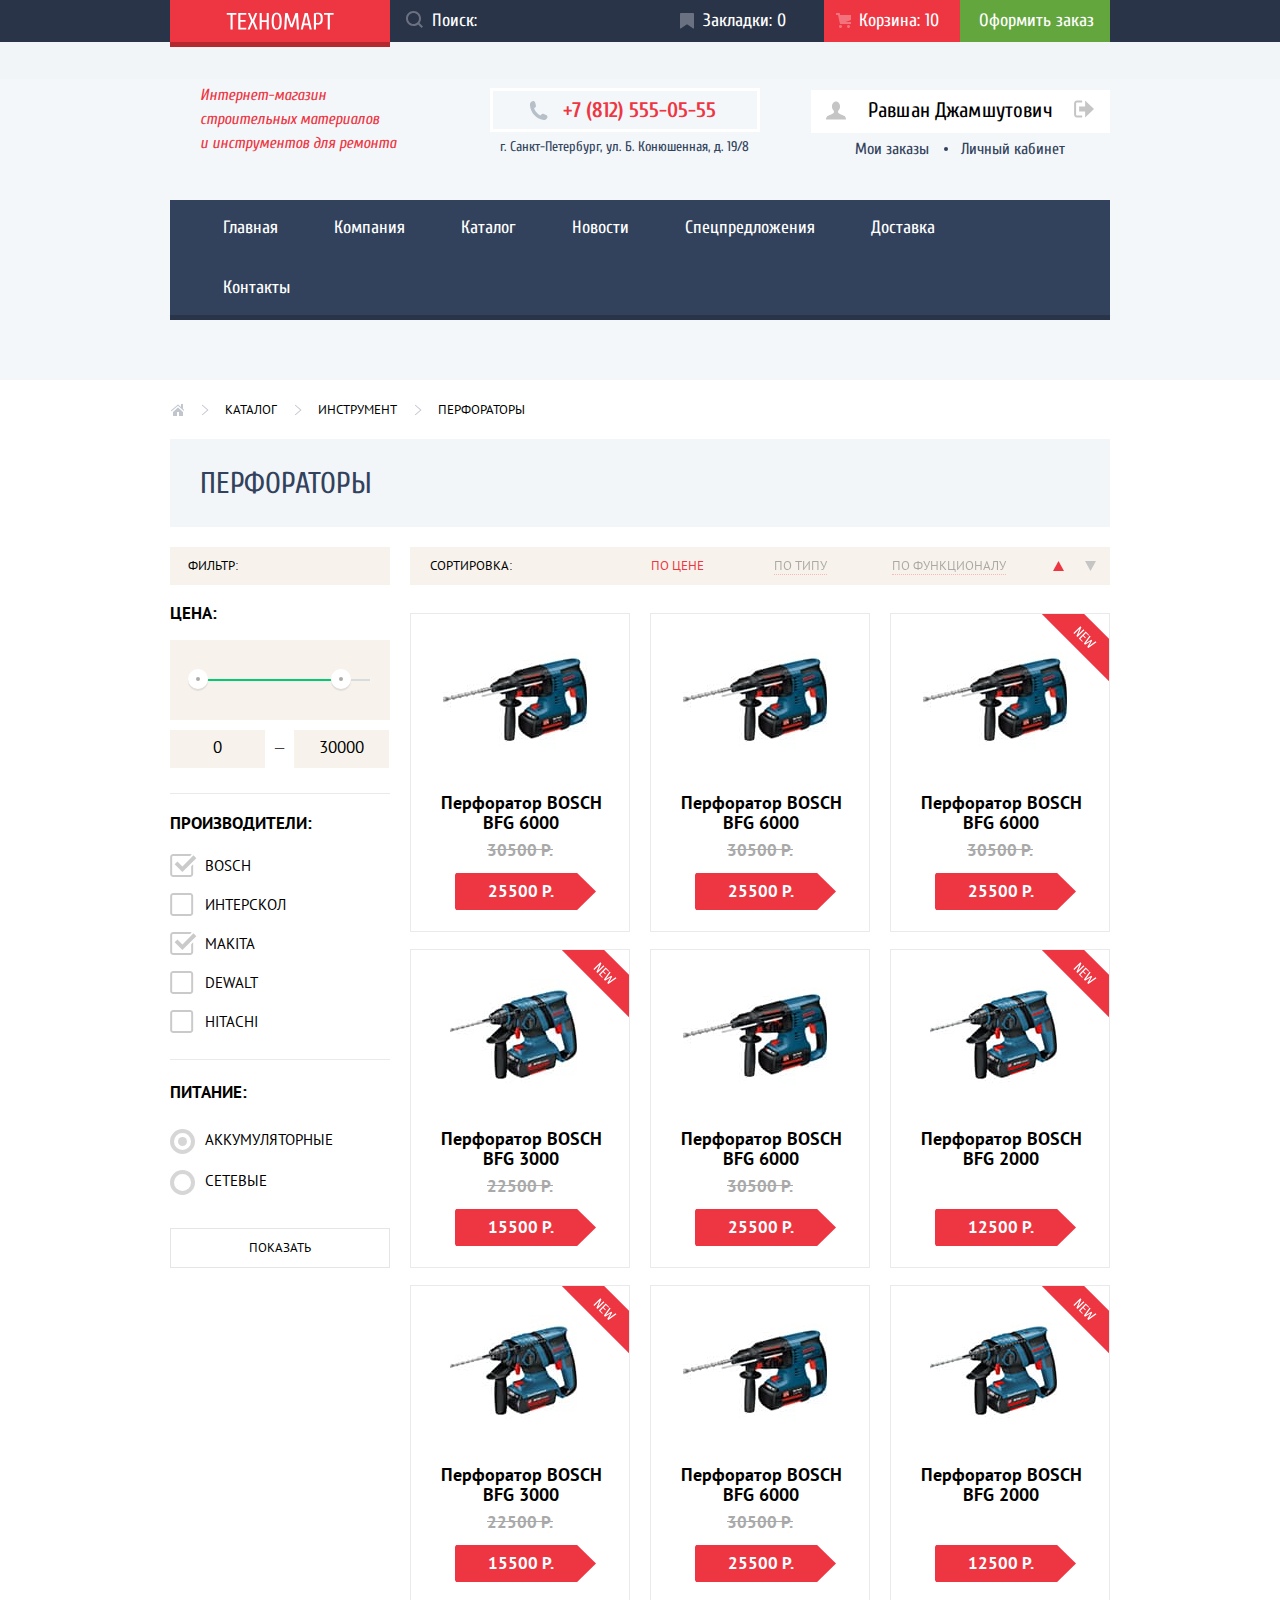
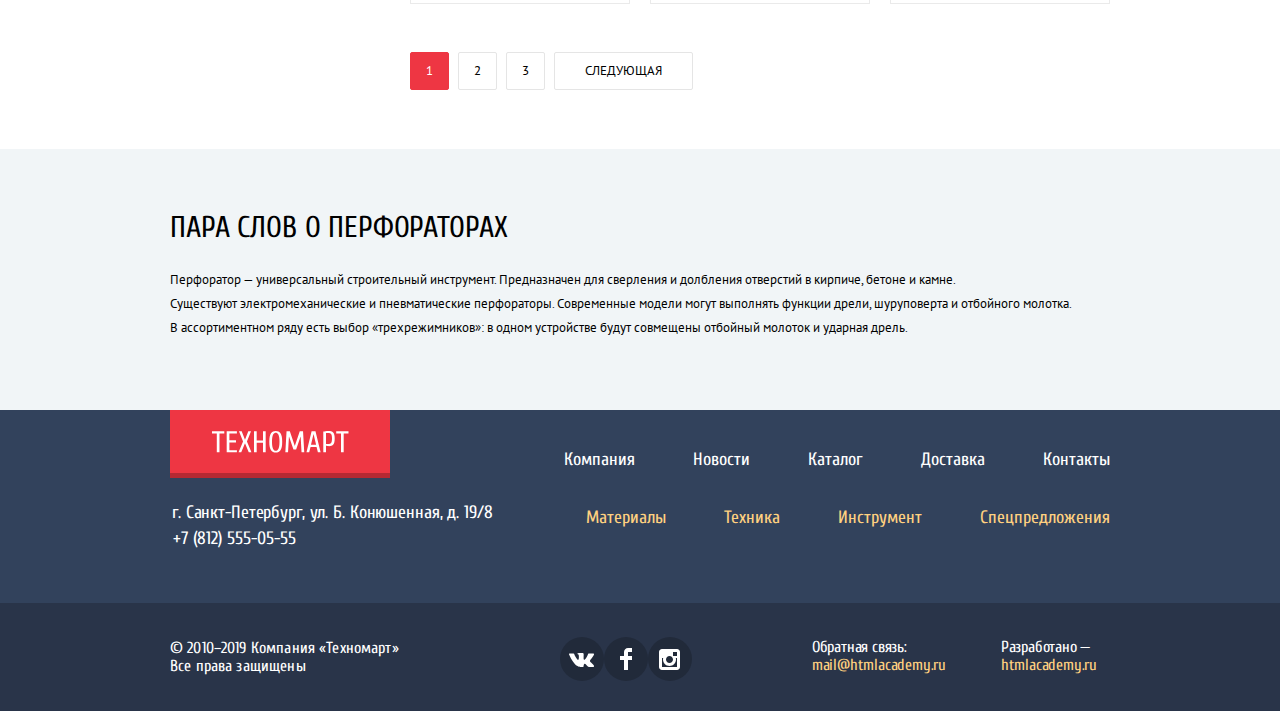
==== commit 9c1c6d29: "окончание работ над страницей каталога" ====
--- a/catalog.html
+++ b/catalog.html
@@ -9,7 +9,7 @@
   <link rel="manifest" href="manifest.webmanifest">
   <link rel="stylesheet" href="https://fonts.googleapis.com/css2?family=Cuprum:ital,wght@0,400;0,700;1,400&family=PT+Sans:wght@400;700&display=swap">
   <link rel="stylesheet" href="css/normalize.css">
-  <link rel="stylesheet" href="css/style.css">
+  <link rel="stylesheet" href="css/style.min.css">
 </head>
 <body class="page-body">
   <header class="catalog-header">
--- a/css/style.min.css
+++ b/css/style.min.css
@@ -0,0 +1 @@
+:root{--basik-yellow:#ffbf47;--basik-light-yellow:#ffd180;--basik-extra-yellow:#ffc047;--basik-red:#ee3643;--basik-dark-red:#ba2732;--basik-special-red:#ca2c37;--basik-backgraund-red:#b52830;--basik-backgraund-medium-red:#8d1e26;--basik-green:#63a63e;--basik-light-green:#8ed78f;--basik-dark-green:#518534;--basik-inner-green:#367315;--basik-special-green:#5fbb2d;--basik-full-tru-green:#00ca74;--basik-ligth-blue:#3bbce3;--basik-purpur:#dc91d8;--basik-extra-gray:#293449;--basik-dark-blue:#212a3a;--basik-extra-black:#161d29;--basik-super-extra-dark:#1d2739;--basik-dark-gray:#32425c;--basik-special-gray:#3d546f;--basik-black:#000000;--basik-tru-dark:#444444;--basik-full-tru-dark:#d7dcde;--basik-dim-gray:#a9a9a9;--basik-white:#ffffff;--basik-gray:#b7bfc8;--basik-light-gray:#f1f5f7;--basik-tru-gray:#c5c5c5;--basik-super-gray:#b5b5b5;--basik-disabled-gray:#e9e9e9;--basik-light-white:#ababab;--basik-shadow-white:#e0ddd9;--basik-backgraund-gray:#e5e5e5;--basik-soft-gray:#c1c6ce;--basik-form-gray:#f4f4f4;--basik-softdim-gray:#eaeaea;--basik-light-dark:#f2f6f8;--basik-lightdim-gray:#f3f7f9;--basik-sand-yellow:#f7f3ec;--basik-neitral:#f9f5f0;--basik-transparent-black:rgba(0, 0, 0, 0.0001);--basik-transparent-white:rgba(255, 255, 255, 0.3);--basik-transparent-gray-white:rgba(255, 255, 255, 0.5);--basik-transparent-gray:rgba(197, 197, 197, 0.3);--basik-transparent-dimgray:rgba(169, 169, 169, 0.3);--basik-shadow-black:rgba(0, 0, 0, 0.24);--basik-shadow-gray:rgba(0, 0, 0, 0.15)}.page-body,a{color:var(--basik-white)}.page-body{display:-ms-grid;display:grid;-ms-grid-rows:-webkit-min-content 1fr -webkit-min-content;-ms-grid-rows:min-content 1fr min-content;grid-template-rows:-webkit-min-content 1fr -webkit-min-content;grid-template-rows:min-content 1fr min-content;-ms-flex-line-pack:start;align-content:start;min-width:960px;min-height:100%;background-color:var(--basik-white);font-family:"Cuprum",Arial,sans-serif;font-size:18px;line-height:24px;font-weight:400;margin:0;padding:0}a{text-decoration:none}img{max-width:100%;height:auto}.clear-list{list-style-type:none;margin:0;padding:0}.visually-hidden{position:absolute;width:1px;height:1px;margin:-1px;border:0;padding:0;white-space:nowrap;-webkit-clip-path:inset(100%);clip-path:inset(100%);clip:rect(0 0 0 0);overflow:hidden}.new:after{content:"";position:absolute;top:0;right:0;background:url(../img/new.svg) no-repeat;width:70px;height:70px}.button-link{background-color:var(--basik-red);color:var(--basik-white);font-size:14px;line-height:18px;text-align:center;text-transform:uppercase;padding:10px 20px}.button-link:hover{background-color:var(--basik-special-red)}.button-link:active,.logo:active{background-color:var(--basik-dark-red)}.container{width:940px;margin:0 auto;padding:0 10px}.page{height:100%}.top-menu{background-color:var(--basik-extra-gray);margin-bottom:39px}.top-menu-catalog{margin-bottom:37px}.container-top-menu{display:-webkit-box;display:-ms-flexbox;display:flex;-webkit-box-pack:justify;-ms-flex-pack:justify;justify-content:space-between;-ms-flex-wrap:wrap;flex-wrap:wrap}.catalog-header,.main-header{background-color:var(--basik-light-gray);margin-bottom:59px}.catalog-header{margin-bottom:0}.logo,.search{display:-webkit-box;display:-ms-flexbox;display:flex}.logo{-webkit-box-pack:center;-ms-flex-pack:center;justify-content:center;width:220px;background-color:var(--basik-red);-webkit-box-shadow:0 5px var(--basik-backgraund-red);box-shadow:0 5px var(--basik-backgraund-red);padding:12px 0}.logo img{width:108px;height:18px}.logo:active{-webkit-box-shadow:0 5px 0 var(--basik-backgraund-medium-red);box-shadow:0 5px 0 var(--basik-backgraund-medium-red)}.search{-webkit-box-flex:1;-ms-flex-positive:1;flex-grow:1;position:relative}.search label{opacity:.3}.search-icon{position:absolute;top:11px;left:16px;opacity:.3}.header-bookmark:hover:before,.header-cart:hover:before,.search:hover .search-icon{opacity:1}.search-input:focus~.search-icon{fill:var(--basik-red);opacity:1}.search-input{width:100%;background-color:var(--basik-extra-gray);color:var(--basik-white);border:0;font-family:inherit;font-size:18px;line-height:24px;font-weight:400;padding:0 10px 0 42px}.search-input::-webkit-input-placeholder{color:var(--basik-white);font-family:inherit;font-size:18px;line-height:24px;font-weight:400}.search-input::-moz-placeholder{color:var(--basik-white);font-family:inherit;font-size:18px;line-height:24px;font-weight:400}.search-input:-ms-input-placeholder{color:var(--basik-white);font-family:inherit;font-size:18px;line-height:24px;font-weight:400}.search-input::-ms-input-placeholder{color:var(--basik-white);font-family:inherit;font-size:18px;line-height:24px;font-weight:400}.search-input::placeholder{color:var(--basik-white);font-family:inherit;font-size:18px;line-height:24px;font-weight:400}.header-bookmark,.header-cart,.header-order{text-align:center;position:relative;padding:9px}.header-bookmark:before,.header-cart:before{opacity:.3;position:absolute}.header-bookmark:before{content:url(../img/icons/icon-bookmark.svg);top:12px;left:20px}.header-cart:before{content:url(../img/icons/icon-cart.svg);top:11px;left:12px}.header-bookmark{margin-left:auto;padding-left:43px;padding-right:38px}.header-cart{padding-left:35px;padding-right:21px}.full-bookmark,.full-cart{background-color:var(--basik-red)}.header-bookmark:active,.header-cart:active{background-color:var(--basik-extra-black);color:var(--basik-transparent-gray-white)}.header-order{padding-left:19px;padding-right:16px;background-color:var(--basik-green)}.header-order:hover{background-color:var(--basik-special-green)}.header-order:active{color:var(--basik-transparent-gray-white)}.search-input:focus{border:0;outline:0;color:var(--basik-black);background-color:var(--basik-white)}.search-input:hover{cursor:pointer}.top-menu-index .header-bookmark{padding-left:37px;padding-right:44px}.top-menu-index .header-bookmark:before{left:15px}.top-menu-index .header-cart{padding-left:30px;padding-right:27px}.top-menu-index .header-cart:before{left:8px}.container-header-info{display:-webkit-box;display:-ms-flexbox;display:flex;-webkit-box-pack:justify;-ms-flex-pack:justify;justify-content:space-between;-ms-flex-wrap:wrap;flex-wrap:wrap;-webkit-box-align:center;-ms-flex-align:center;align-items:center}.header-info,.slider-product-item img{background-color:var(--basik-lightdim-gray)}.header-info{padding-bottom:60px}.title{width:221px;color:var(--basik-red);font-style:italic;font-size:16px;line-height:24px;font-weight:400;margin:0 0 0 30px}.catalog-header-info .title{margin-right:17px}.header-contacts{width:270px;margin-top:7px}.catalog-header-info .header-contacts{margin-top:9px}.header-contacts-phone{display:block;color:var(--basik-red);border:3px solid var(--basik-white);font-size:21px;line-height:38px;font-weight:700;text-align:center;background-image:url(../img/icons/tel.svg);background-repeat:no-repeat;background-position:36px 10px;padding-left:30px;margin-bottom:3px}.header-contacts address{color:var(--basik-dark-gray);font-size:14px;font-style:normal;text-align:center}.user,.user-catalog-page{-ms-flex-wrap:wrap;flex-wrap:wrap}.user{display:-webkit-box;display:-ms-flexbox;display:flex;-webkit-box-pack:justify;-ms-flex-pack:justify;justify-content:space-between;text-align:center;font-size:21px;line-height:21px;position:relative;margin-bottom:20px}.user .user-login,.user .user-registration{color:var(--basik-black);background-color:var(--basik-white);padding:12px 24px}.user-catalog-page{width:299px;margin:9px 0 0}.user-cabinet,.user-inner{display:-webkit-box;display:-ms-flexbox;display:flex;-webkit-box-align:center;-ms-flex-align:center;align-items:center;width:100%}.user-inner{background:var(--basik-white);margin-bottom:7px}.user-cabinet a{padding:0 24px}.user-login-icon{position:absolute;top:13px;left:20px}.user .user-login{padding-left:45px;padding-right:28px;margin-right:10px}.user-cabinet a:hover,.user-login:hover,.user-registration:hover{color:var(--basik-red)}.user-cabinet a:active,.user-fullname:active,.user-login:active,.user-registration:active{color:var(--basik-tru-gray)}.user-exit:hover .icon-exit,.user-fullname:hover .icon-fullname,.user-login:hover .user-login-icon{fill:var(--basik-special-gray)}.user-exit:active .icon-exit,.user-fullname:active .icon-fullname,.user-login:active .user-login-icon{fill:var(--basik-tru-gray)}.user-fullname{display:block;position:relative;padding:10px 21px 12px 57px;color:var(--basik-black);letter-spacing:.15px}.icon-fullname{position:absolute;top:26%;left:15px}.user .personal-account,.user .user-order{background-color:var(--basik-lightdim-gray);color:var(--basik-dark-gray);font-size:16px;line-height:18px;padding:0}.point{width:4px;height:4px;border-radius:50%;background:var(--basik-dark-gray);line-height:25px;-ms-flex-item-align:center;-ms-grid-row-align:center;align-self:center}.user-order{margin:0 15px 0 44px}.personal-account{margin-left:13px}.site-navigation{display:-webkit-box;display:-ms-flexbox;display:flex;-ms-flex-wrap:wrap;flex-wrap:wrap;background-color:var(--basik-dark-gray);-webkit-box-shadow:inset 0 -5px 0 var(--basik-extra-gray);box-shadow:inset 0 -5px 0 var(--basik-extra-gray);padding:0 25px}.main-navigation{width:100%;margin-top:41px}.main-navigation a:hover{background-color:var(--basik-extra-gray)}.main-navigation a:active{background-color:var(--basik-super-extra-dark);color:var(--basik-transparent-gray-white);font-weight:400;-webkit-box-shadow:inset 0 -5px 0 var(--basik-extra-gray);box-shadow:inset 0 -5px 0 var(--basik-extra-gray)}.site-navigation a{display:block;padding:16px 28px 20px}.page-main{padding-bottom:69px}.container-page-main{margin-bottom:70px}.products{margin-bottom:60px}.products-list{display:-ms-grid;display:grid;-ms-grid-columns:1fr 20px 1fr 20px 1fr;grid-template-columns:1fr 1fr 1fr;gap:20px}.products-item h3{font-size:24px;line-height:30px;font-weight:700;margin:0 0 13px;padding-right:100px}.products-item{position:relative;padding:21px 0 21px 23px;background-repeat:no-repeat}.products-link{width:135px;display:block;background-color:var(--basik-transparent-white);color:var(--basik-white);font-size:14px;line-height:18px;text-align:center;text-transform:uppercase;padding:10px 0}.products-link:hover{background-color:var(--basik-transparent-gray)}.products-link:active{background-color:var(--basik-transparent-dimgray)}.product-item-material{background-image:url(../img/icons/icon-material.svg);background-color:var(--basik-yellow);background-position:83% 54%}.product-item-instrument{background-image:url(../img/icons/icon-instrument.svg);background-color:var(--basik-ligth-blue);background-position:86% 55%}.product-item-technics{background-image:url(../img/icons/icon-technika.svg);background-color:var(--basik-purpur);background-position:86% center}.slider{-ms-grid-column:1;-ms-grid-column-span:2;grid-column:1/3;-ms-grid-row:2;-ms-grid-row-span:2;grid-row:2/4}.slider-product-item{display:none;background:url(../img/shadow-slider.png) no-repeat;padding:23px 20px 27px 24px;position:relative}.slider-product-item img{position:absolute;left:0;top:0;z-index:-1;width:100%;height:100%;-o-object-fit:contain;object-fit:contain}.active-products-item,.slider-link{display:block}.slider-product-item h3{font-size:36px;line-height:36px;font-weight:700;text-transform:uppercase;margin:0 0 5px}.slider-product-item p{margin:0 0 113px}.slider-link{width:152px}.arrow{background-image:url(../img/icons/arrow-left.svg);background-color:var(--basik-transparent-black);background-repeat:no-repeat;position:absolute;cursor:pointer;border:0;width:22px;height:40px;top:46%}.arrow:focus,.dots:focus{outline:0}.arrow-left{left:24px}.arrow-right{-webkit-transform:rotate(180deg);-ms-transform:rotate(180deg);transform:rotate(180deg);right:20px}.slider-dots{display:-webkit-box;display:-ms-flexbox;display:flex;-webkit-box-pack:justify;-ms-flex-pack:justify;justify-content:space-between;width:30px;text-align:center;position:absolute;bottom:36px;left:295px}.dots{width:10px;height:10px;border-radius:50%;padding:0;cursor:pointer}.no-active-dots{background-color:var(--basik-white);border:0}.active-dots{background:var(--basik-red);position:relative;border:2px solid var(--basik-white)}.products-item-discounts{background-image:url(../img/icons/icon-skidka.svg);background-color:var(--basik-light-green);background-position:81% 51%}.products-item-delivery h3,.products-item-discounts h3{margin-bottom:12px}.products-item-delivery{background-image:url(../img/icons/icon-dostavka.svg);background-color:var(--basik-extra-yellow);background-position:86% 54%}.background-style{display:-webkit-box;display:-ms-flexbox;display:flex;-webkit-box-pack:justify;-ms-flex-pack:justify;justify-content:space-between;background-color:var(--basik-neitral);-webkit-box-align:center;-ms-flex-align:center;align-items:center;padding:25px 14px 25px 27px;margin-bottom:20px}.background-style .button-link{padding:9px 25px 10px}.background-style h2{color:var(--basik-dark-gray)}.card-list{display:-ms-grid;display:grid;gap:20px}.popular-list-card{-ms-grid-columns:1fr 1fr 1fr 1fr;grid-template-columns:1fr 1fr 1fr 1fr;margin-bottom:70px}.popular-manufactures-item a,.product-card{position:relative;width:220px;border:1px solid var(--basik-softdim-gray);-webkit-box-sizing:border-box;box-sizing:border-box}.product-card{background-color:var(--basik-white);text-align:center;font-family:"PT Sans",Arial,sans-serif;font-size:17px;line-height:18px;font-weight:700;padding:0 15px 21px}.product-card-image{height:170px;position:relative;margin-bottom:9px;overflow:hidden}.product-card-image img{position:absolute;top:50%;left:50%;-webkit-transform:translate(-50%,-50%);-ms-transform:translate(-50%,-50%);transform:translate(-50%,-50%);-o-object-fit:contain;object-fit:contain}.product-card-buttons{padding:39px 0 46px}.bosch-bfg-9000 img{padding-top:5px}.bosch-bfg-9000 .product-card-price{margin-left:26px}.bosch-bfg-2000 img,.bosch-bfg-3000 img{padding-right:13px}.bosch-bfg-6000 img{padding-right:10px;padding-top:2px}.product-card del{display:block;color:var(--basik-dim-gray);margin-bottom:14px}.product-card-link{width:190px;display:block;font-size:18px;line-height:20px;color:var(--basik-black);margin-bottom:8px}.product-card-price{display:block;width:141px;background:url(../img/icons/red-button.svg) no-repeat 5px;margin-left:24px;padding:9px 5px 10px 0}.button-buy{color:var(--basik-white)}.button-bookmark,.button-buy{font-family:"Cuprum",Arial,sans-serif;font-size:14px;line-height:18px;font-weight:400;text-transform:uppercase;border:0;outline:0;cursor:pointer}.button-buy{background-image:url(../img/icons/icon-cart.svg);background-color:var(--basik-green);background-position:29px 11px;background-repeat:no-repeat;border-radius:2px;-webkit-box-shadow:inset 0 -3px 0 var(--basik-inner-green);box-shadow:inset 0 -3px 0 var(--basik-inner-green);padding:10px 38px 10px 55px;margin:0 2px 10px 0}.button-bookmark{background:var(--basik-white);padding:7px 30px;margin-bottom:10px;color:var(--basik-dark-gray);border:3px solid var(--basik-green)}.button-buy:hover{background-color:var(--basik-special-green)}.button-buy:active{background-color:var(--basik-dark-green)}.button-bookmark:hover{color:var(--basik-dark-gray);border:3px solid var(--basik-dark-gray)}.button-bookmark:active{opacity:.5}.product-card-buttons,.product-card:hover .product-card-image{position:absolute;clip:rect(0 0 0 0);width:1px;margin:-1px}.product-card:hover .product-card-buttons{width:100%;opacity:1;clip:auto;position:static}.product-card:hover{-webkit-box-shadow:0 4px 20px var(--basik-shadow-gray);box-shadow:0 4px 20px var(--basik-shadow-gray)}.popular-manufactures .background-style{padding:26px 20px 26px 28px;margin-bottom:19px}.popular-manufactures .button-link{padding:10px 38px}.popular-manufactures-list{background:var(--basik-white);display:-ms-grid;display:grid;-ms-grid-columns:1fr 20px 1fr 20px 1fr 20px 1fr;grid-template-columns:1fr 1fr 1fr 1fr;gap:20px}.popular-manufactures-item a{display:block;height:145px;overflow:hidden}.popular-manufactures-item img{position:absolute;top:50%;left:50%;-webkit-transform:translate(-50%,-50%);-ms-transform:translate(-50%,-50%);transform:translate(-50%,-50%);-o-object-fit:contain;object-fit:contain}.manufacture-dewalt img,.manufacture-makita img{top:48%}.popular-manufactures-item:hover{-webkit-box-shadow:0 4px 20px 0 var(--basik-shadow-gray);box-shadow:0 4px 20px 0 var(--basik-shadow-gray)}.popular-manufactures-item:active{opacity:.5}.container-service{width:950px;padding-left:20px}.service{color:var(--basik-black);background-color:var(--basik-light-gray);padding-top:64px}.background-style h2,.service h2,.slider-item h3{font-size:30px;line-height:30px;font-weight:400;text-transform:uppercase;margin:0}.service h2{margin-bottom:24px}.slider-item h3{margin-bottom:28px}.service-text{margin:0 0 60px;text-align:justify}.information p,.information-contacts p,.service-item-text,.service-text{font-family:"PT Sans",Arial,sans-serif;font-size:13px;line-height:25px;font-weight:400}.service-item-text{margin:0;width:400px}.service-slider{display:-webkit-box;display:-ms-flexbox;display:flex}.service-slider-buttons button{display:block;width:240px;color:var(--basik-white);background-color:var(--basik-dark-gray);font-size:21px;line-height:30px;font-weight:700;text-align:left;border:0;outline:0;padding:13px 0 19px 22px}.service-slider-buttons{margin:10px 80px 0 0;position:relative}.service-slider-buttons:after{content:"";background-image:url(../img/shadow-service.png);width:10px;height:279px;display:block;position:absolute;bottom:50px;right:1px}.service-slider-buttons .active-service-button{color:var(--basik-dark-gray);background-color:var(--basik-white)}.service-item-text,.slider-item h3{color:var(--basik-dark-gray)}.service-slider-buttons .no-active-service-button:hover{background-color:var(--basik-extra-gray)}.slider-item{display:none;width:619px;-webkit-box-flex:1;-ms-flex-positive:1;flex-grow:1;background-repeat:no-repeat;background-color:var(--basik-light-gray)}.active-slider{display:block}.slider-item-delivery{background-image:url(../img/dostavka-service.png);background-position:150px 29px;padding-top:10px;padding-bottom:131px}.slider-item-guarantee{background-image:url(../img/garantii-service.png);background-position:239px 6px;padding-top:8px;padding-bottom:110px}.slider-item-guarantee h3{margin:0 0 23px}.slider-item-credit{background-image:url(../img/credit-service.png);background-position:165px 7px;padding-top:10px;padding-bottom:124px}.slider-item-credit h3,.slider-item-delivery h3{margin-bottom:29px;line-height:26px}.slider-item-credit .service-item-text{margin-bottom:33px}.slider-item-credit .button-link{padding:10px 45px}.index-information{display:-webkit-box;display:-ms-flexbox;display:flex;-webkit-box-pack:justify;-ms-flex-pack:justify;justify-content:space-between;padding-top:69px}.information,.information-contacts{background-color:var(--basik-white);color:var(--basik-black)}.information h2,.information-contacts h2{color:var(--basik-black);font-size:30px;line-height:30px;font-weight:400;text-transform:uppercase;margin-top:0;margin-bottom:23px;letter-spacing:-.1px}.information p,.information-contacts p{line-height:24px;margin:0}.information p{margin-bottom:25px}.information .information-text{margin-bottom:3px;line-height:25px}.information-delivery-list{padding-left:37px;margin-bottom:24px}.information-delivery-list li{margin-bottom:12px;position:relative}.information-delivery-list li:before{content:"";background-image:url(../img/icons/red-line-slider.svg);position:absolute;width:25px;height:2px;top:10px;left:-37px}.information-delivery-list li:last-child{margin:0}.button-link-company{padding:10px 41px}.information{width:620px}.information-contacts p{margin-bottom:33px}.contacts-small-map{display:block;margin-bottom:18px}.button-link-form{display:block}.main-footer{background-color:var(--basik-dark-gray)}.footer-logo{padding:20px 0 25px;margin-bottom:23px;-webkit-box-shadow:inset 0 -5px 0 var(--basik-shadow-black);box-shadow:inset 0 -5px 0 var(--basik-shadow-black)}.footer-logo img{width:138px;height:23px}.footer-contacts,.footer-contacts ul{display:-webkit-box;display:-ms-flexbox;display:flex;-ms-flex-wrap:wrap;flex-wrap:wrap}.footer-contacts{-webkit-box-pack:justify;-ms-flex-pack:justify;justify-content:space-between;margin-bottom:52px}.footer-contacts-phone{margin-left:3px}.footer-contacts-info address{font-style:normal;letter-spacing:-.12px;padding-left:2px;margin-bottom:2px}.footer-contacts ul{-webkit-box-pack:center;-ms-flex-pack:center;justify-content:center}.footer-navigation{width:615px}.footer-navigation li{margin-right:58px}.footer-navigation li:last-child{margin-right:0}.top-footer-navigation{margin:38px 0 34px;padding-left:68px}.bottom-footer-navigation{padding-left:90px}.footer-navigation a:hover{text-decoration:underline}.footer-navigation a:active{opacity:.5;text-decoration:none}.bottom-footer-navigation a,.footer-copyright a,.footer-email a{color:var(--basik-light-yellow)}.footer-social{background-color:var(--basik-extra-gray)}.container-footer-social,.footer-social-list{display:-webkit-box;display:-ms-flexbox;display:flex}.container-footer-social{-ms-flex-wrap:wrap;flex-wrap:wrap;padding:33px 0 30px}.footer-social-list{margin:0 120px 0 161px;padding-top:1px}.footer-social p{font-size:16px;line-height:18px;letter-spacing:-.2px}.footer-social .copyright{letter-spacing:.15px;padding-top:3px;margin:0}.footer-social a:hover{text-decoration:underline}.footer-copyright a:active,.footer-email a:active{color:var(--basik-red);text-decoration:none}.social-button{display:block;width:44px;height:44px;background:var(--basik-dark-blue) no-repeat center center;border-radius:22px}.social-button:hover{background-color:var(--basik-red)}.vk{background-image:url(../img/icons/icon-vk.svg)}.facebook{background-image:url(../img/icons/icon-fb.svg)}.instagram{background-image:url(../img/icons/icon-insta.svg)}.footer-email{width:137px;padding-top:2px;margin:0}.footer-copyright{margin:0 auto 0 52px;width:98px;padding-top:2px}.modal{background-image:-webkit-gradient(linear,left top,left bottom,from(var(--basik-white)),color-stop(74%,var(--basik-white)),color-stop(74%,var(--basik-form-gray)),to(var(--basik-form-gray)));background-image:-o-linear-gradient(top,var(--basik-white),var(--basik-white) 74%,var(--basik-form-gray) 74%,var(--basik-form-gray));background-image:linear-gradient(to bottom,var(--basik-white),var(--basik-white) 74%,var(--basik-form-gray) 74%,var(--basik-form-gray));border-top:7px solid var(--basik-red)}.modal-form{width:620px}.modal-buy,.modal-form,.modal-map{margin:0 auto;-webkit-box-shadow:0 4px 20px 0 var(--basik-shadow-gray);box-shadow:0 4px 20px 0 var(--basik-shadow-gray);position:fixed;left:50%;top:50%;-webkit-transform:translate(-50%,-50%);-ms-transform:translate(-50%,-50%);transform:translate(-50%,-50%);display:none}.modal-map{width:943px;height:442px}.map-iframe{border:0}.map-static{position:fixed;left:0;top:0;z-index:-1;width:943px;height:442px;overflow:hidden}.form-user{display:-webkit-box;display:-ms-flexbox;display:flex;-ms-flex-wrap:wrap;flex-wrap:wrap;-webkit-box-pack:justify;-ms-flex-pack:justify;justify-content:space-between;background-image:-webkit-gradient(linear,top bottom,from(var(--basik-white)),to(var(--basik-red)));background-image:-o-linear-gradient(bottom top,var(--basik-white),var(--basik-red));background-image:linear-gradient(to top bottom,var(--basik-white),var(--basik-red));margin:40px auto 0;width:460px;position:relative}.form-user input{height:38px}.form-user input,.form-user textarea{border:2px solid var(--basik-tru-gray);border-radius:2px;font-family:"PT Sans",Arial,sans-serif;font-weight:400;font-size:13px;line-height:24px;color:var(--basik-dim-gray);padding:0 0 0 10px;width:100%;-webkit-box-sizing:border-box;box-sizing:border-box;margin-top:10px}.form-user label{color:var(--basik-black);width:220px;margin-bottom:14px}.form-user .letter{width:460px;margin-bottom:47px}.letter textarea{height:114px;padding-top:5px;resize:none}.button-submit{border:0;outline:0;cursor:pointer;margin:20px 0 37px;-webkit-box-flex:1;-ms-flex-positive:1;flex-grow:1}.button-close-form{background:url(../img/icons/icon-close.svg) no-repeat;position:absolute;top:14px;right:11px;width:21px;height:21px;border:0;cursor:pointer}.button-close-map{top:10px}.button-close-buy{top:11px}.modal-buy,.modal-buy p{font-family:"Cuprum",Arial,sans-serif}.modal-buy{width:620px;padding:46px 0 47px;background-image:-webkit-gradient(linear,left top,left bottom,from(var(--basik-white)),color-stop(59%,var(--basik-white)),color-stop(59%,var(--basik-form-gray)),to(var(--basik-form-gray)));background-image:-o-linear-gradient(top,var(--basik-white),var(--basik-white) 59%,var(--basik-form-gray) 59%,var(--basik-form-gray));background-image:linear-gradient(to bottom,var(--basik-white),var(--basik-white) 59%,var(--basik-form-gray) 59%,var(--basik-form-gray))}.modal-buy p{font-weight:700;font-size:24px;line-height:30px;padding:20px 0 20px 175px;margin-bottom:90px;margin-top:0;background:var(--basik-transparent-black) url(../img/icons/icon-mark.svg) no-repeat 81px center}.modal-buy .button-link{margin-left:114px;margin-right:5px;padding:10px 46px 10px 47px}.continue-buy{font-weight:400;font-size:14px;line-height:18px;color:var(--basik-black);background-color:var(--basik-white);padding:10px 32px;text-transform:uppercase}.main-part-catalog{display:-webkit-box;display:-ms-flexbox;display:flex;-webkit-box-pack:justify;-ms-flex-pack:justify;justify-content:space-between;padding-bottom:50px}.page-catalog{padding-top:21px}.breadcrumbs{display:-webkit-box;display:-ms-flexbox;display:flex;-ms-flex-wrap:wrap;flex-wrap:wrap;font-family:"PT Sans",Arial,sans-serif;font-size:13px;line-height:18px;text-transform:uppercase;padding-left:0;margin:0 0 16px}.breadcrumbs a,.modal-buy p{color:var(--basik-black)}.breadcrumbs li{margin-right:41px;position:relative}.breadcrumbs li:last-child{margin:0}.link-home{background-image:url(../img/icons/icon-home.svg);background-repeat:no-repeat;background-position:1px 3px;width:14px;height:17px;display:inline-block}.breadcrumbs li:before{content:"";background-image:url(../img/icons/icon-right-small.svg);background-repeat:no-repeat;width:10px;height:12px;position:absolute;left:-24px;top:3px}.breadcrumbs li:first-child:before{display:none}.subtitle{color:var(--basik-dark-gray);background-color:var(--basik-light-dark);font-size:30px;line-height:30px;font-weight:400;text-transform:uppercase;letter-spacing:-.25px;padding:30px 30px 28px;margin:0 0 20px}.form-filters{width:220px}.filters,.filters h3{font-size:13px;font-weight:400}.filters{color:var(--basik-black);font-family:"PT Sans",Arial,sans-serif;line-height:18px;text-transform:uppercase;margin-right:20px}.filters h3{width:200px;background-color:var(--basik-sand-yellow);padding:10px 2px 10px 18px;margin-top:0}.filters-options{width:220px;font-size:17px;line-height:30px;font-weight:700}.filters-options-price{margin-bottom:12px}.container-range{width:100%}.range-filter{height:41px;background-color:var(--basik-sand-yellow);padding:39px 20px 0;position:relative;margin-bottom:10px}.range-filter .scale{background-color:var(--basik-full-tru-dark);height:2px}.scale .bar{background-color:var(--basik-full-tru-green);height:2px}.toggle{width:4px;height:4px;padding:0;border:8px solid var(--basik-white);background-color:var(--basik-light-white);border-radius:50%;position:absolute;top:29px;-webkit-box-shadow:0 2px 1px 0 var(--basik-shadow-white);box-shadow:0 2px 1px 0 var(--basik-shadow-white);cursor:pointer}.toggle-min{left:20px}.toggle-max{left:100px}.price-controls{display:-webkit-box;display:-ms-flexbox;display:flex;-ms-flex-wrap:wrap;flex-wrap:wrap}.filter-price{border:0;padding:0 0 25px;margin:0}.filter-number{width:95px;height:33px;text-align:center;background-color:var(--basik-sand-yellow);font-size:17px;line-height:18px;border:0;padding:0 0 5px}.dash{width:29px;color:var(--basik-tru-dark);font-size:16px;line-height:35px;text-align:center;margin:0}.filter-number::-webkit-inner-spin-button,.filter-number::-webkit-outer-spin-button{-webkit-appearance:none}.filter-number,.filter-number:focus,.filter-number:hover{-webkit-appearance:none;appearance:none;-moz-appearance:textfield}.filter-manufactures,.filter-power{border:0;padding:0}.filter-manufactures{margin:14px 0 0;padding-bottom:28px}.filter-power{margin-top:17px;margin-left:0;padding-bottom:20px}.filter-manufactures .filters-options{margin-bottom:18px}.filter-manufactures-list{margin-left:0;padding-left:5px}.filter-power-list{padding:23px 0 18px 3px}.filter-manufactures,.filter-price{border-bottom:1px solid var(--basik-softdim-gray)}.filter-manufactures-item{padding:0 0 20px 30px}.filter-manufactures-item,.filter-power-item{font-size:15px;line-height:19px}.filter-manufactures-item label,.filter-power-item label{position:relative;display:block;cursor:pointer;-webkit-user-select:none;-moz-user-select:none;-ms-user-select:none;user-select:none}.filter-checkbox-label:before{content:"";position:absolute;left:-35px;top:-2px;background-image:url(../img/icons/checkbox-off.svg);background-repeat:no-repeat;width:27px;height:23px;opacity:.7}.filter-checkbox:checked+.filter-checkbox-label:after{content:"";position:absolute;left:-35px;top:-2px;background-image:url(../img/icons/checkbox-on.svg);background-repeat:no-repeat;width:27px;height:23px;opacity:.7}.filter-checkbox:checked+.filter-checkbox-label:before{display:none}.filter-checkbox-label:hover:before,.filter-checkbox:checked:hover+.filter-checkbox-label:after{opacity:1}.filter-checkbox:disabled+.filter-checkbox-label{opacity:.2}.filter-radio-label:before{content:"";position:absolute;left:-35px;top:-1px;width:17px;height:17px;border-radius:50%;border:4px solid var(--basik-tru-gray);opacity:.7}.filter-radio:checked+.filter-radio-label:after{content:"";left:-27px;top:7px;width:9px;height:9px;border-radius:50%;background-color:var(--basik-tru-gray);position:absolute;opacity:.7}.filter-radio-label:hover:before{border:4px solid var(--basik-super-gray)}.filter-radio:checked:hover+.filter-radio-label:after{background-color:var(--basik-super-gray)}.filter-radio:disabled+.filter-radio-label:before{border:4px solid var(--basik-disabled-gray)}.filter-radio:disabled+.filter-radio-label{color:var(--basik-disabled-gray)}.filter-radio:checked:disabled+.filter-radio-label:after{background-color:var(--basik-disabled-gray);color:var(--basik-disabled-gray)}.filter-power-item{padding:0 0 22px 32px}.filter-manufactures-item:last-child,.filter-power-item:last-child{padding-bottom:0}.result-filter{width:100%;border:1px solid var(--basik-backgraund-gray);background-color:var(--basik-white);font-size:13px;line-height:18px;text-align:center;text-transform:uppercase;cursor:pointer;padding:10px 0}.sort,.sort-options{display:-webkit-box;display:-ms-flexbox;display:flex}.sort{-webkit-box-align:center;-ms-flex-align:center;align-items:center;background-color:var(--basik-sand-yellow);margin:0 0 28px}.sort-options{-webkit-box-flex:1;-ms-flex-positive:1;flex-grow:1;-ms-flex-wrap:wrap;flex-wrap:wrap;padding-left:11px}.sort-type{margin:0 65px 0 70px}.sort-function{margin-right:47px}.sort h3{margin:0;padding:10px 10px 10px 20px}.sort-options-item a{color:var(--basik-black);border-bottom:1px dotted var(--basik-red);opacity:.3}.sort-options-item a:hover{border-bottom:1px solid var(--basik-red);opacity:1}.sort-item-active a{color:var(--basik-red);border:0;opacity:1}.sort-item-active a:hover{border:0}.icon-sort-down{-webkit-transform:rotate(180deg);-ms-transform:rotate(180deg);transform:rotate(180deg)}.icon-sort-down:hover,.icon-sort-up:hover{fill:var(--basik-black)}.sort-dir-active svg,.sort-dir-active svg:hover{fill:var(--basik-red)}.sort-down,.sort-up{margin-top:1px}.sort-up{margin-right:21px}.catalog-box{margin-bottom:48px}.catalog-list-card{-ms-grid-columns:1fr 1fr 1fr;grid-template-columns:1fr 1fr 1fr;row-gap:17px;margin:0}.link-not-del{margin-bottom:40px}.pagination{display:-webkit-box;display:-ms-flexbox;display:flex;-ms-flex-wrap:wrap;flex-wrap:wrap;font-family:"PT Sans",Arial,sans-serif;font-size:13px;line-height:16px;text-align:center;font-weight:400}.pagination-number{text-align:center;border:1px solid var(--basik-backgraund-gray);padding:10px 15px;margin-right:9px;margin-bottom:9px;border-radius:2px}.pagination-number:hover{border:1px solid var(--basik-tru-gray)}.pagination-number-next{padding:10px 30px}.pagination-number:active{border:1px solid var(--basik-red)}.pagination-number a{color:var(--basik-black);text-transform:uppercase}.active-number,.active-number:active,.active-number:hover{border:1px solid var(--basik-red);background-color:var(--basik-red)}.active-number a{color:var(--basik-white)}.information-item-catalog{background-color:var(--basik-light-gray);color:var(--basik-black);padding:64px 0 70px}.information-item-catalog h2{font-family:"Cuprum",Arial,sans-serif;font-size:30px;line-height:30px;font-weight:400;text-transform:uppercase;letter-spacing:-.15px;margin:0 0 25px}.text-product{font-family:"PT Sans",Arial,sans-serif;font-size:13px;line-height:24px;font-weight:400;margin:0}
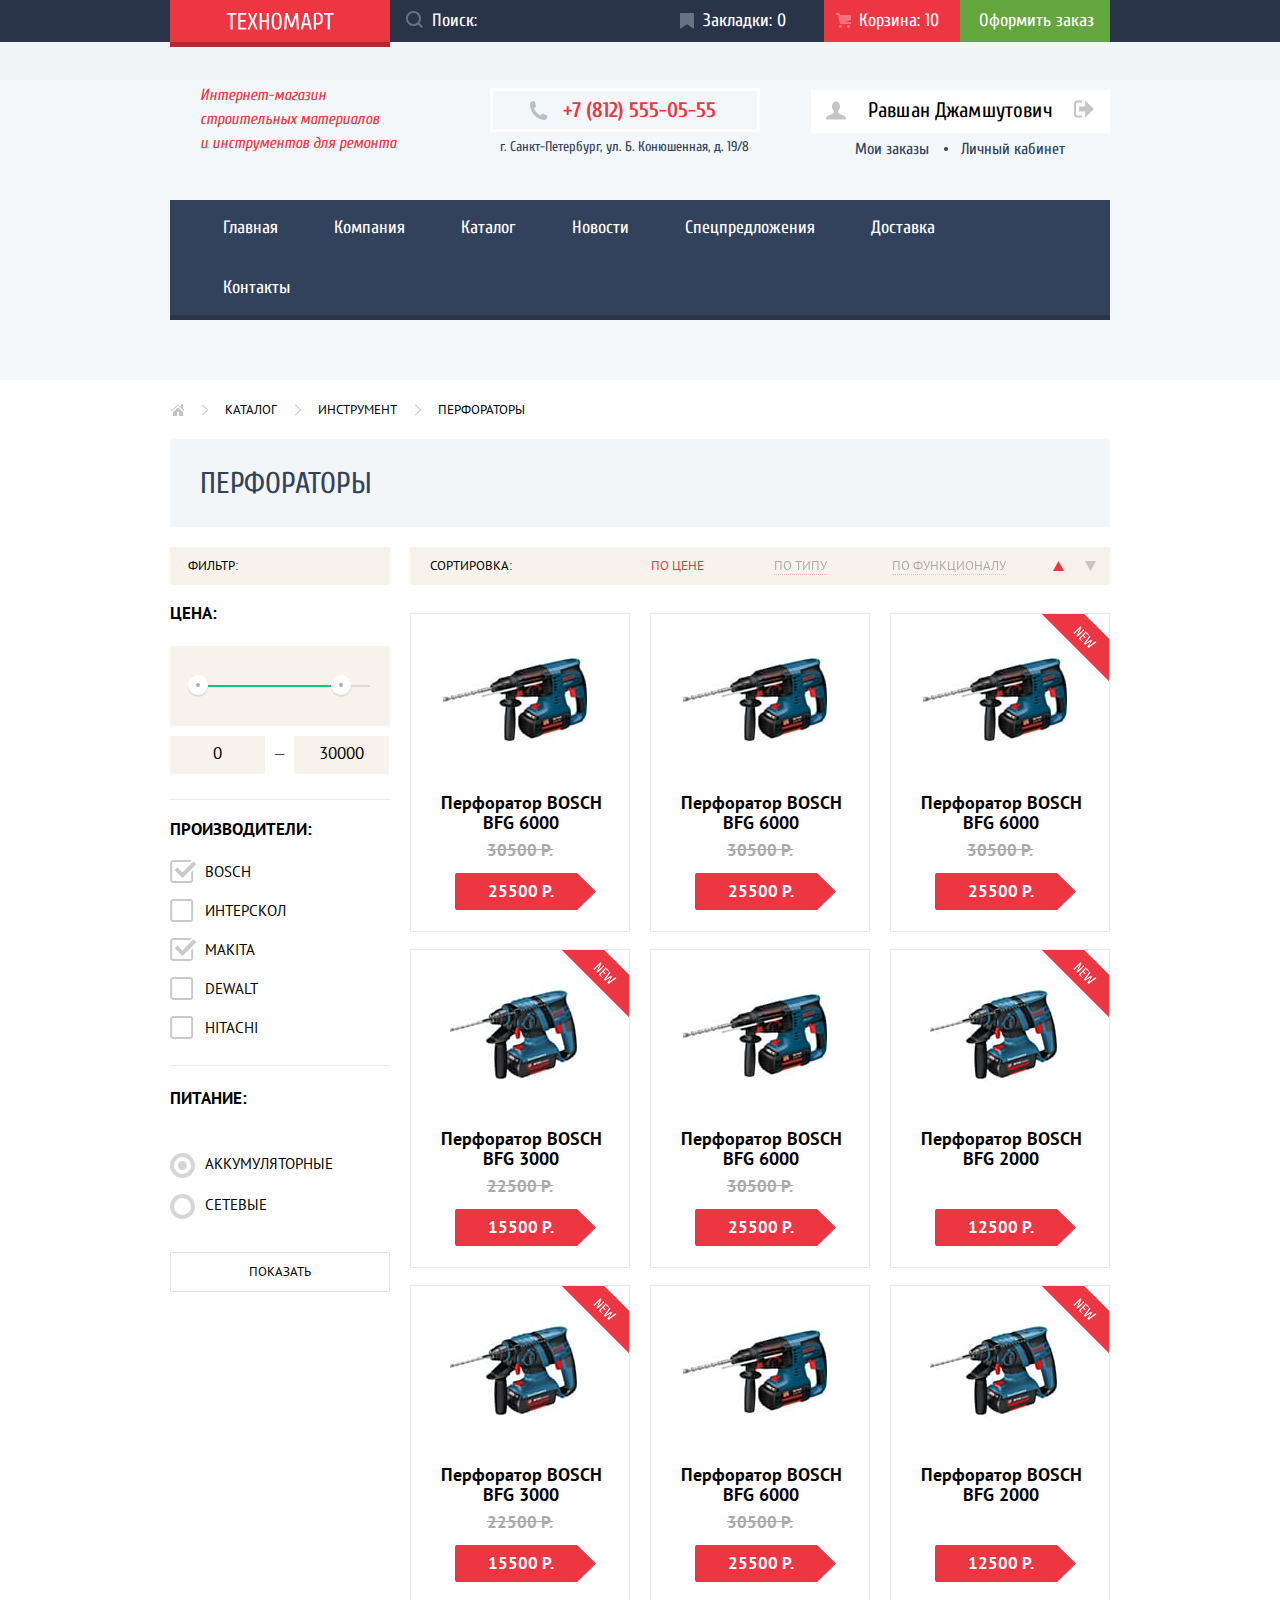
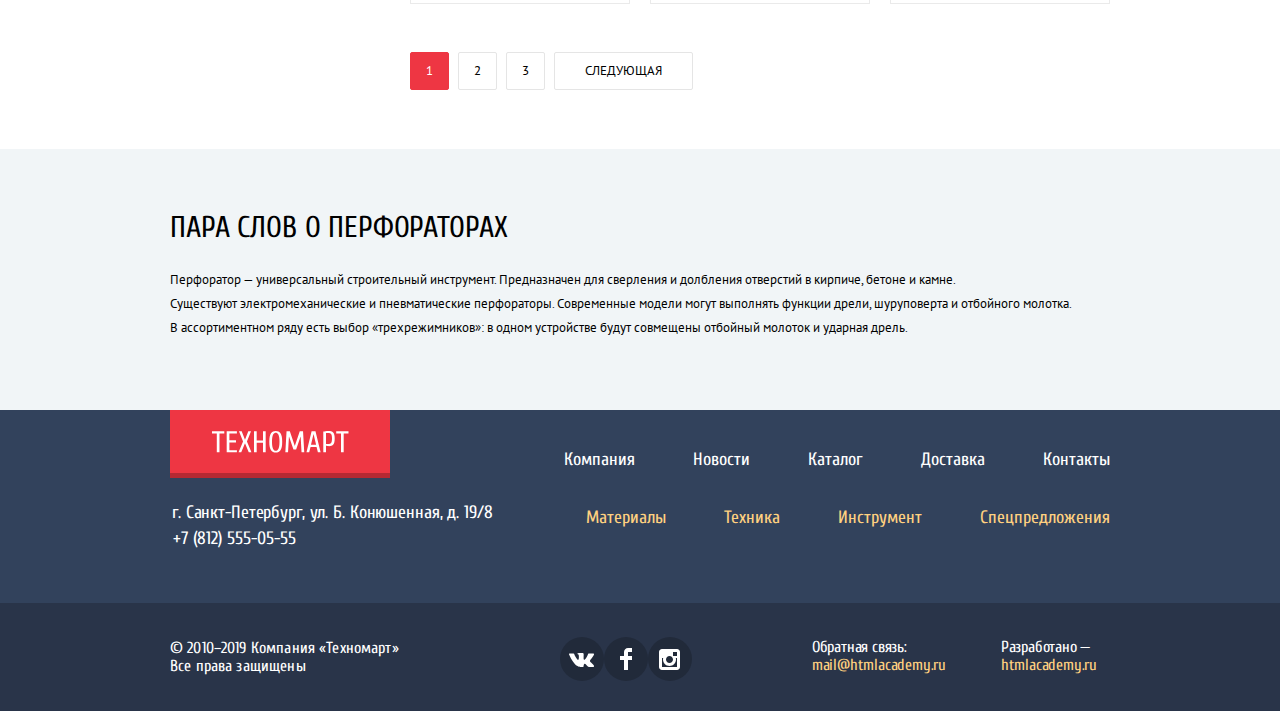
==== commit 38244f2f: "Выполнение задания по доступности страницы каталога" ====
--- a/catalog.html
+++ b/catalog.html
@@ -16,12 +16,12 @@
     <section class="top-menu top-menu-catalog">
       <div class="container container-top-menu">
         <h2 class="visually-hidden">Меню Техномарта</h2>
-        <a  href="index.html" class="logo">
+        <a href="index.html" class="logo">
           <img src="img/logo-technomart.svg" width="108" height="18" alt="Логотип интернет-магазинa Техномарт">
         </a>
         <form class="search" action="https://echo.htmlacademy.ru" method="get">
           <input class="search-input" type="search" name="search" id="search" placeholder="Поиск:">
-          <svg class="search-icon" width="17" height="17" viewBox="0 0 17 17" fill="#FFFFFF" xmlns="http://www.w3.org/2000/svg">
+          <svg class="search-icon" width="17" height="17" viewBox="0 0 17 17" fill="#FFFFFF" aria-hidden="true" focusable="false" xmlns="http://www.w3.org/2000/svg">
             <path fill-rule="evenodd" clip-rule="evenodd" d="M13.458 12.044L17 15.586L15.586 17L12.044 13.458C10.782 14.421 9.21 15 7.5 15C3.35786 15 0 11.6421 0 7.5C0 3.35786 3.35786 0 7.5 0C11.6421 0 15 3.35786 15 7.5C15.0001 9.14309 14.4581 10.7403 13.458 12.044ZM7.5 2C4.467 2 2 4.467 2 7.5C2.00331 10.5362 4.4638 12.9967 7.5 13C10.532 13 13 10.532 13 7.5C13 4.467 10.532 2 7.5 2Z"/>
           </svg>
           <label for="search">
@@ -37,19 +37,19 @@
       <div class="container container-header-info">
         <h1 class="title">Интернет-магазин<br>строительных материалов<br>и инструментов для ремонта</h1>
         <div class="header-contacts">
-          <a class="header-contacts-phone" href="tel:+78125550555">+7 (812) 555-05-55</a>
+          <a class="header-contacts-phone" href="tel:+78125550555" aria-label="Телефон">+7 (812) 555-05-55</a>
           <address>г. Санкт-Петербург, ул. Б. Конюшенная, д. 19/8</address>
         </div>
         <div class="user user-catalog-page">
           <div class="user-inner">
             <a href="#" class="user-fullname">
               Равшан Джамшутович
-              <svg class="icon-fullname" width="20" height="19" viewBox="0 0 20 19" fill="#C5C5C5" xmlns="http://www.w3.org/2000/svg">
+              <svg class="icon-fullname" width="20" height="19" viewBox="0 0 20 19" fill="#C5C5C5" aria-hidden="true" focusable="false" xmlns="http://www.w3.org/2000/svg">
                 <path d="M17.881 14.666C15.737 13.931 13.625 13 12.674 12.276C12.017 11.775 11.904 10.658 12.157 9.861C13.275 8.958 14.021 7.384 14.021 5.583C14.021 2.776 12.221 0.5 10 0.5C7.77902 0.5 5.97901 2.776 5.97901 5.583C5.97901 7.384 6.72501 8.957 7.84201 9.86C8.09501 10.658 7.98302 11.775 7.32502 12.276C6.37502 13 4.26201 13.93 2.11801 14.666C-0.0259852 15.402 1.48343e-05 18.5 1.48343e-05 18.5H20C20 18.5 20.025 15.401 17.881 14.666Z"/>
               </svg>
             </a>
             <a href="#" class="user-exit">
-              <svg class="icon-exit" width="20" height="18" viewBox="0 0 20 18" fill="#C5C5C5" xmlns="http://www.w3.org/2000/svg">
+              <svg class="icon-exit" width="20" height="18" viewBox="0 0 20 18" fill="#C5C5C5" aria-hidden="true" focusable="false" xmlns="http://www.w3.org/2000/svg">
                 <path d="M20 9L11.125 0.5V6.5H5.125V11.5H11.125V17.5L20 9Z"/>
                 <path d="M2.10601 14.452V3.548C2.12401 3.172 2.27701 2.491 3.11601 2.491H8.14301V0.5H3.11601C0.938006 0.5 0.112006 2.31 0.0870056 3.527V14.473C0.112006 15.689 0.938006 17.5 3.11601 17.5H8.14301V15.51H3.11601C2.27701 15.51 2.12401 14.827 2.10601 14.452Z"/>
               </svg>
@@ -154,7 +154,7 @@
                 </li>
               </ul>
             </fieldset>
-            <button class="result-filter" type="submit">Показать</button>
+            <button class="result-filter" type="submit" aria-label="Показать результат выбора">Показать</button>
           </form>
         </section>
         <div class="container-catalog-part">
@@ -172,14 +172,14 @@
               </li>
               <li class="sort-up sort-dir-active">
                 <a href="#">
-                  <svg class="icon-sort-up" width="11" height="10" viewBox="0 0 11 10" fill="#C5C5C5" xmlns="http://www.w3.org/2000/svg">
-                    <path d="M5.5 0L11 10L0 10" />
+                  <svg class="icon-sort-up" width="11" height="10" viewBox="0 0 11 10" fill="#C5C5C5" aria-hidden="true" focusable="false" xmlns="http://www.w3.org/2000/svg">
+                    <path d="M5.5 0L11 10L0 10"/>
                   </svg>
                 </a>
               </li>
               <li class="sort-down">
                 <a href="#">
-                  <svg class="icon-sort-down" width="11" height="10" viewBox="0 0 11 10" fill="#C5C5C5" xmlns="http://www.w3.org/2000/svg">
+                  <svg class="icon-sort-down" width="11" height="10" viewBox="0 0 11 10" fill="#C5C5C5" aria-hidden="true" focusable="false" xmlns="http://www.w3.org/2000/svg">
                     <path d="M5.5 0L11 10L0 10"/>
                   </svg>
                 </a>
@@ -191,11 +191,11 @@
             <ul class="clear-list card-list catalog-list-card">
               <li class="product-card bosch-bfg-6000">
                 <div class="product-card-image">
-                  <img src="img/perforator-bosch-bfg-6000.jpg" alt="Перфоратор BOSCH BFG 6000" width="144" height="128">
-                </div>
-                <div class="product-card-buttons">
-                  <button class="button-buy" type="button">Купить</button>
-                  <button class="button-bookmark" type="button">В закладки</button>
+                  <img src="img/perforator-bosch-bfg-6000.jpg" alt="" width="144" height="128">
+                </div>
+                <div class="product-card-buttons">
+                  <button class="button-buy" type="button" aria-label="Добавить перфоратор BOSCH BFG 6000 в корзину">Купить</button>
+                  <button class="button-bookmark" type="button" aria-label="Добавить перфоратор BOSCH BFG 6000 в закладки">В закладки</button>
                 </div>
                 <a class="product-card-link" href="#">Перфоратор BOSCH BFG 6000</a>
                 <del>30500 P.</del>
@@ -203,11 +203,11 @@
               </li>
               <li class="product-card bosch-bfg-6000">
                 <div class="product-card-image">
-                  <img src="img/perforator-bosch-bfg-6000.jpg" alt="Перфоратор BOSCH BFG 6000" width="144" height="128">
-                </div>
-                <div class="product-card-buttons">
-                  <button class="button-buy" type="button">Купить</button>
-                  <button class="button-bookmark" type="button">В закладки</button>
+                  <img src="img/perforator-bosch-bfg-6000.jpg" alt="" width="144" height="128">
+                </div>
+                <div class="product-card-buttons">
+                  <button class="button-buy" type="button" aria-label="Добавить перфоратор BOSCH BFG 6000 в корзину">Купить</button>
+                  <button class="button-bookmark" type="button" aria-label="Добавить перфоратор BOSCH BFG 6000 в закладки">В закладки</button>
                 </div>
                 <a class="product-card-link" href="#">Перфоратор BOSCH BFG 6000</a>
                 <del>30500 P.</del>
@@ -215,11 +215,11 @@
               </li>
               <li class="product-card bosch-bfg-6000 new">
                 <div class="product-card-image">
-                  <img src="img/perforator-bosch-bfg-6000.jpg" alt="Перфоратор BOSCH BFG 6000" width="144" height="128">
-                </div>
-                <div class="product-card-buttons">
-                  <button class="button-buy" type="button">Купить</button>
-                  <button class="button-bookmark" type="button">В закладки</button>
+                  <img src="img/perforator-bosch-bfg-6000.jpg" alt="" width="144" height="128">
+                </div>
+                <div class="product-card-buttons">
+                  <button class="button-buy" type="button" aria-label="Добавить перфоратор BOSCH BFG 6000 в корзину">Купить</button>
+                  <button class="button-bookmark" type="button" aria-label="Добавить перфоратор BOSCH BFG 6000 в закладки">В закладки</button>
                 </div>
                 <a class="product-card-link" href="#">Перфоратор BOSCH BFG 6000</a>
                 <del>30500 P.</del>
@@ -227,11 +227,11 @@
               </li>
               <li class="product-card bosch-bfg-3000 new">
                 <div class="product-card-image">
-                  <img src="img/perforator-bosch-bfg-3000.jpg" alt="Перфоратор BOSCH BFG 3000" width="127" height="112">
-                </div>
-                <div class="product-card-buttons">
-                  <button class="button-buy" type="button">Купить</button>
-                  <button class="button-bookmark" type="button">В закладки</button>
+                  <img src="img/perforator-bosch-bfg-3000.jpg" alt="" width="127" height="112">
+                </div>
+                <div class="product-card-buttons">
+                  <button class="button-buy" type="button" aria-label="Добавить перфоратор BOSCH BFG 3000 в корзину">Купить</button>
+                  <button class="button-bookmark" type="button" aria-label="Добавить перфоратор BOSCH BFG 3000 в закладки">В закладки</button>
                 </div>
                 <a class="product-card-link" href="#">Перфоратор BOSCH BFG 3000</a>
                 <del>22500 P.</del>
@@ -239,11 +239,11 @@
               </li>
               <li class="product-card bosch-bfg-6000">
                 <div class="product-card-image">
-                  <img src="img/perforator-bosch-bfg-6000.jpg" alt="Перфоратор BOSCH BFG 6000" width="144" height="128">
-                </div>
-                <div class="product-card-buttons">
-                  <button class="button-buy" type="button">Купить</button>
-                  <button class="button-bookmark" type="button">В закладки</button>
+                  <img src="img/perforator-bosch-bfg-6000.jpg" alt="" width="144" height="128">
+                </div>
+                <div class="product-card-buttons">
+                  <button class="button-buy" type="button" aria-label="Добавить перфоратор BOSCH BFG 6000 в корзину">Купить</button>
+                  <button class="button-bookmark" type="button" aria-label="Добавить перфоратор BOSCH BFG 6000 в закладки">В закладки</button>
                 </div>
                 <a class="product-card-link" href="#">Перфоратор BOSCH BFG 6000</a>
                 <del>30500 P.</del>
@@ -251,22 +251,22 @@
               </li>
               <li class="product-card bosch-bfg-2000 new">
                 <div class="product-card-image">
-                  <img src="img/perforator-bosch-bfg-2000.jpg" alt="Перфоратор BOSCH BFG 2000" width="127" height="112">
-                </div>
-                <div class="product-card-buttons">
-                  <button class="button-buy" type="button">Купить</button>
-                  <button class="button-bookmark" type="button">В закладки</button>
+                  <img src="img/perforator-bosch-bfg-2000.jpg" alt="" width="127" height="112">
+                </div>
+                <div class="product-card-buttons">
+                  <button class="button-buy" type="button" aria-label="Добавить перфоратор BOSCH BFG 2000 в корзину">Купить</button>
+                  <button class="button-bookmark" type="button" aria-label="Добавить перфоратор BOSCH BFG 2000 в закладки">В закладки</button>
                 </div>
                 <a class="product-card-link link-not-del" href="#">Перфоратор BOSCH BFG 2000</a>
                 <a class="product-card-price" href="#">12500 P.</a>
               </li>
               <li class="product-card bosch-bfg-3000 new">
                 <div class="product-card-image">
-                  <img src="img/perforator-bosch-bfg-3000.jpg" alt="Перфоратор BOSCH BFG 3000" width="127" height="112">
-                </div>
-                <div class="product-card-buttons">
-                  <button class="button-buy" type="button">Купить</button>
-                  <button class="button-bookmark" type="button">В закладки</button>
+                  <img src="img/perforator-bosch-bfg-3000.jpg" alt="" width="127" height="112">
+                </div>
+                <div class="product-card-buttons">
+                  <button class="button-buy" type="button" aria-label="Добавить перфоратор BOSCH BFG 3000 в корзину">Купить</button>
+                  <button class="button-bookmark" type="button" aria-label="Добавить перфоратор BOSCH BFG 3000 в закладки">В закладки</button>
                 </div>
                 <a class="product-card-link" href="#">Перфоратор BOSCH BFG 3000</a>
                 <del>22500 P.</del>
@@ -274,11 +274,11 @@
               </li>
               <li class="product-card bosch-bfg-6000">
                 <div class="product-card-image">
-                  <img src="img/perforator-bosch-bfg-6000.jpg" alt="Перфоратор BOSCH BFG 6000" width="144" height="128">
-                </div>
-                <div class="product-card-buttons">
-                  <button class="button-buy" type="button">Купить</button>
-                  <button class="button-bookmark" type="button">В закладки</button>
+                  <img src="img/perforator-bosch-bfg-6000.jpg" alt="" width="144" height="128">
+                </div>
+                <div class="product-card-buttons">
+                  <button class="button-buy" type="button" aria-label="Добавить перфоратор BOSCH BFG 6000 в корзину">Купить</button>
+                  <button class="button-bookmark" type="button" aria-label="Добавить перфоратор BOSCH BFG 6000 в закладки">В закладки</button>
                 </div>
                 <a class="product-card-link" href="#">Перфоратор BOSCH BFG 6000</a>
                 <del>30500 P.</del>
@@ -286,11 +286,11 @@
               </li>
               <li class="product-card bosch-bfg-2000 new">
                 <div class="product-card-image">
-                  <img src="img/perforator-bosch-bfg-2000.jpg" alt="Перфоратор BOSCH BFG 2000" width="127" height="112">
-                </div>
-                <div class="product-card-buttons">
-                  <button class="button-buy" type="button">Купить</button>
-                  <button class="button-bookmark" type="button">В закладки</button>
+                  <img src="img/perforator-bosch-bfg-2000.jpg" alt="" width="127" height="112">
+                </div>
+                <div class="product-card-buttons">
+                  <button class="button-buy" type="button" aria-label="Добавить перфоратор BOSCH BFG 2000 в корзину">Купить</button>
+                  <button class="button-bookmark" type="button" aria-label="Добавить перфоратор BOSCH BFG 2000 в закладки">В закладки</button>
                 </div>
                 <a class="product-card-link link-not-del" href="#">Перфоратор BOSCH BFG 2000</a>
                 <a class="product-card-price" href="#">12500 P.</a>
@@ -334,7 +334,7 @@
             <img src="img/logo-technomart.svg" width="138" height="23" alt="Логотип интернет-магазинa Техномарт">
           </a>
           <address>г. Санкт-Петербург, ул. Б. Конюшенная, д. 19/8</address>
-          <a class="footer-contacts-phone" href="tel:+78125550555">+7 (812) 555-05-55</a>
+          <a class="footer-contacts-phone" href="tel:+78125550555" aria-label="Телефон">+7 (812) 555-05-55</a>
         </div>
         <nav class="footer-navigation">
           <ul class="clear-list top-footer-navigation">
@@ -361,9 +361,9 @@
           Все права защищены
         </p>
         <ul class="clear-list footer-social-list">
-          <li><a class="social-button vk" href="#"></a></li>
-          <li><a class="social-button facebook" href="#"></a></li>
-          <li><a class="social-button instagram" href="#"></a></li>
+          <li><a class="social-button vk" href="#" aria-label="Вконтакте"></a></li>
+          <li><a class="social-button facebook" href="#" aria-label="Фейсбук"></a></li>
+          <li><a class="social-button instagram" href="#" aria-label="Инстаграмм"></a></li>
         </ul>
         <p class="footer-email">
           Обратная связь:
--- a/css/style.min.css
+++ b/css/style.min.css
@@ -1 +1 @@
-:root{--basik-yellow:#ffbf47;--basik-light-yellow:#ffd180;--basik-extra-yellow:#ffc047;--basik-red:#ee3643;--basik-dark-red:#ba2732;--basik-special-red:#ca2c37;--basik-backgraund-red:#b52830;--basik-backgraund-medium-red:#8d1e26;--basik-green:#63a63e;--basik-light-green:#8ed78f;--basik-dark-green:#518534;--basik-inner-green:#367315;--basik-special-green:#5fbb2d;--basik-full-tru-green:#00ca74;--basik-ligth-blue:#3bbce3;--basik-purpur:#dc91d8;--basik-extra-gray:#293449;--basik-dark-blue:#212a3a;--basik-extra-black:#161d29;--basik-super-extra-dark:#1d2739;--basik-dark-gray:#32425c;--basik-special-gray:#3d546f;--basik-black:#000000;--basik-tru-dark:#444444;--basik-full-tru-dark:#d7dcde;--basik-dim-gray:#a9a9a9;--basik-white:#ffffff;--basik-gray:#b7bfc8;--basik-light-gray:#f1f5f7;--basik-tru-gray:#c5c5c5;--basik-super-gray:#b5b5b5;--basik-disabled-gray:#e9e9e9;--basik-light-white:#ababab;--basik-shadow-white:#e0ddd9;--basik-backgraund-gray:#e5e5e5;--basik-soft-gray:#c1c6ce;--basik-form-gray:#f4f4f4;--basik-softdim-gray:#eaeaea;--basik-light-dark:#f2f6f8;--basik-lightdim-gray:#f3f7f9;--basik-sand-yellow:#f7f3ec;--basik-neitral:#f9f5f0;--basik-transparent-black:rgba(0, 0, 0, 0.0001);--basik-transparent-white:rgba(255, 255, 255, 0.3);--basik-transparent-gray-white:rgba(255, 255, 255, 0.5);--basik-transparent-gray:rgba(197, 197, 197, 0.3);--basik-transparent-dimgray:rgba(169, 169, 169, 0.3);--basik-shadow-black:rgba(0, 0, 0, 0.24);--basik-shadow-gray:rgba(0, 0, 0, 0.15)}.page-body,a{color:var(--basik-white)}.page-body{display:-ms-grid;display:grid;-ms-grid-rows:-webkit-min-content 1fr -webkit-min-content;-ms-grid-rows:min-content 1fr min-content;grid-template-rows:-webkit-min-content 1fr -webkit-min-content;grid-template-rows:min-content 1fr min-content;-ms-flex-line-pack:start;align-content:start;min-width:960px;min-height:100%;background-color:var(--basik-white);font-family:"Cuprum",Arial,sans-serif;font-size:18px;line-height:24px;font-weight:400;margin:0;padding:0}a{text-decoration:none}img{max-width:100%;height:auto}.clear-list{list-style-type:none;margin:0;padding:0}.visually-hidden{position:absolute;width:1px;height:1px;margin:-1px;border:0;padding:0;white-space:nowrap;-webkit-clip-path:inset(100%);clip-path:inset(100%);clip:rect(0 0 0 0);overflow:hidden}.new:after{content:"";position:absolute;top:0;right:0;background:url(../img/new.svg) no-repeat;width:70px;height:70px}.button-link{background-color:var(--basik-red);color:var(--basik-white);font-size:14px;line-height:18px;text-align:center;text-transform:uppercase;padding:10px 20px}.button-link:hover{background-color:var(--basik-special-red)}.button-link:active,.logo:active{background-color:var(--basik-dark-red)}.container{width:940px;margin:0 auto;padding:0 10px}.page{height:100%}.top-menu{background-color:var(--basik-extra-gray);margin-bottom:39px}.top-menu-catalog{margin-bottom:37px}.container-top-menu{display:-webkit-box;display:-ms-flexbox;display:flex;-webkit-box-pack:justify;-ms-flex-pack:justify;justify-content:space-between;-ms-flex-wrap:wrap;flex-wrap:wrap}.catalog-header,.main-header{background-color:var(--basik-light-gray);margin-bottom:59px}.catalog-header{margin-bottom:0}.logo,.search{display:-webkit-box;display:-ms-flexbox;display:flex}.logo{-webkit-box-pack:center;-ms-flex-pack:center;justify-content:center;width:220px;background-color:var(--basik-red);-webkit-box-shadow:0 5px var(--basik-backgraund-red);box-shadow:0 5px var(--basik-backgraund-red);padding:12px 0}.logo img{width:108px;height:18px}.logo:active{-webkit-box-shadow:0 5px 0 var(--basik-backgraund-medium-red);box-shadow:0 5px 0 var(--basik-backgraund-medium-red)}.search{-webkit-box-flex:1;-ms-flex-positive:1;flex-grow:1;position:relative}.search label{opacity:.3}.search-icon{position:absolute;top:11px;left:16px;opacity:.3}.header-bookmark:hover:before,.header-cart:hover:before,.search:hover .search-icon{opacity:1}.search-input:focus~.search-icon{fill:var(--basik-red);opacity:1}.search-input{width:100%;background-color:var(--basik-extra-gray);color:var(--basik-white);border:0;font-family:inherit;font-size:18px;line-height:24px;font-weight:400;padding:0 10px 0 42px}.search-input::-webkit-input-placeholder{color:var(--basik-white);font-family:inherit;font-size:18px;line-height:24px;font-weight:400}.search-input::-moz-placeholder{color:var(--basik-white);font-family:inherit;font-size:18px;line-height:24px;font-weight:400}.search-input:-ms-input-placeholder{color:var(--basik-white);font-family:inherit;font-size:18px;line-height:24px;font-weight:400}.search-input::-ms-input-placeholder{color:var(--basik-white);font-family:inherit;font-size:18px;line-height:24px;font-weight:400}.search-input::placeholder{color:var(--basik-white);font-family:inherit;font-size:18px;line-height:24px;font-weight:400}.header-bookmark,.header-cart,.header-order{text-align:center;position:relative;padding:9px}.header-bookmark:before,.header-cart:before{opacity:.3;position:absolute}.header-bookmark:before{content:url(../img/icons/icon-bookmark.svg);top:12px;left:20px}.header-cart:before{content:url(../img/icons/icon-cart.svg);top:11px;left:12px}.header-bookmark{margin-left:auto;padding-left:43px;padding-right:38px}.header-cart{padding-left:35px;padding-right:21px}.full-bookmark,.full-cart{background-color:var(--basik-red)}.header-bookmark:active,.header-cart:active{background-color:var(--basik-extra-black);color:var(--basik-transparent-gray-white)}.header-order{padding-left:19px;padding-right:16px;background-color:var(--basik-green)}.header-order:hover{background-color:var(--basik-special-green)}.header-order:active{color:var(--basik-transparent-gray-white)}.search-input:focus{border:0;outline:0;color:var(--basik-black);background-color:var(--basik-white)}.search-input:hover{cursor:pointer}.top-menu-index .header-bookmark{padding-left:37px;padding-right:44px}.top-menu-index .header-bookmark:before{left:15px}.top-menu-index .header-cart{padding-left:30px;padding-right:27px}.top-menu-index .header-cart:before{left:8px}.container-header-info{display:-webkit-box;display:-ms-flexbox;display:flex;-webkit-box-pack:justify;-ms-flex-pack:justify;justify-content:space-between;-ms-flex-wrap:wrap;flex-wrap:wrap;-webkit-box-align:center;-ms-flex-align:center;align-items:center}.header-info,.slider-product-item img{background-color:var(--basik-lightdim-gray)}.header-info{padding-bottom:60px}.title{width:221px;color:var(--basik-red);font-style:italic;font-size:16px;line-height:24px;font-weight:400;margin:0 0 0 30px}.catalog-header-info .title{margin-right:17px}.header-contacts{width:270px;margin-top:7px}.catalog-header-info .header-contacts{margin-top:9px}.header-contacts-phone{display:block;color:var(--basik-red);border:3px solid var(--basik-white);font-size:21px;line-height:38px;font-weight:700;text-align:center;background-image:url(../img/icons/tel.svg);background-repeat:no-repeat;background-position:36px 10px;padding-left:30px;margin-bottom:3px}.header-contacts address{color:var(--basik-dark-gray);font-size:14px;font-style:normal;text-align:center}.user,.user-catalog-page{-ms-flex-wrap:wrap;flex-wrap:wrap}.user{display:-webkit-box;display:-ms-flexbox;display:flex;-webkit-box-pack:justify;-ms-flex-pack:justify;justify-content:space-between;text-align:center;font-size:21px;line-height:21px;position:relative;margin-bottom:20px}.user .user-login,.user .user-registration{color:var(--basik-black);background-color:var(--basik-white);padding:12px 24px}.user-catalog-page{width:299px;margin:9px 0 0}.user-cabinet,.user-inner{display:-webkit-box;display:-ms-flexbox;display:flex;-webkit-box-align:center;-ms-flex-align:center;align-items:center;width:100%}.user-inner{background:var(--basik-white);margin-bottom:7px}.user-cabinet a{padding:0 24px}.user-login-icon{position:absolute;top:13px;left:20px}.user .user-login{padding-left:45px;padding-right:28px;margin-right:10px}.user-cabinet a:hover,.user-login:hover,.user-registration:hover{color:var(--basik-red)}.user-cabinet a:active,.user-fullname:active,.user-login:active,.user-registration:active{color:var(--basik-tru-gray)}.user-exit:hover .icon-exit,.user-fullname:hover .icon-fullname,.user-login:hover .user-login-icon{fill:var(--basik-special-gray)}.user-exit:active .icon-exit,.user-fullname:active .icon-fullname,.user-login:active .user-login-icon{fill:var(--basik-tru-gray)}.user-fullname{display:block;position:relative;padding:10px 21px 12px 57px;color:var(--basik-black);letter-spacing:.15px}.icon-fullname{position:absolute;top:26%;left:15px}.user .personal-account,.user .user-order{background-color:var(--basik-lightdim-gray);color:var(--basik-dark-gray);font-size:16px;line-height:18px;padding:0}.point{width:4px;height:4px;border-radius:50%;background:var(--basik-dark-gray);line-height:25px;-ms-flex-item-align:center;-ms-grid-row-align:center;align-self:center}.user-order{margin:0 15px 0 44px}.personal-account{margin-left:13px}.site-navigation{display:-webkit-box;display:-ms-flexbox;display:flex;-ms-flex-wrap:wrap;flex-wrap:wrap;background-color:var(--basik-dark-gray);-webkit-box-shadow:inset 0 -5px 0 var(--basik-extra-gray);box-shadow:inset 0 -5px 0 var(--basik-extra-gray);padding:0 25px}.main-navigation{width:100%;margin-top:41px}.main-navigation a:hover{background-color:var(--basik-extra-gray)}.main-navigation a:active{background-color:var(--basik-super-extra-dark);color:var(--basik-transparent-gray-white);font-weight:400;-webkit-box-shadow:inset 0 -5px 0 var(--basik-extra-gray);box-shadow:inset 0 -5px 0 var(--basik-extra-gray)}.site-navigation a{display:block;padding:16px 28px 20px}.page-main{padding-bottom:69px}.container-page-main{margin-bottom:70px}.products{margin-bottom:60px}.products-list{display:-ms-grid;display:grid;-ms-grid-columns:1fr 20px 1fr 20px 1fr;grid-template-columns:1fr 1fr 1fr;gap:20px}.products-item h3{font-size:24px;line-height:30px;font-weight:700;margin:0 0 13px;padding-right:100px}.products-item{position:relative;padding:21px 0 21px 23px;background-repeat:no-repeat}.products-link{width:135px;display:block;background-color:var(--basik-transparent-white);color:var(--basik-white);font-size:14px;line-height:18px;text-align:center;text-transform:uppercase;padding:10px 0}.products-link:hover{background-color:var(--basik-transparent-gray)}.products-link:active{background-color:var(--basik-transparent-dimgray)}.product-item-material{background-image:url(../img/icons/icon-material.svg);background-color:var(--basik-yellow);background-position:83% 54%}.product-item-instrument{background-image:url(../img/icons/icon-instrument.svg);background-color:var(--basik-ligth-blue);background-position:86% 55%}.product-item-technics{background-image:url(../img/icons/icon-technika.svg);background-color:var(--basik-purpur);background-position:86% center}.slider{-ms-grid-column:1;-ms-grid-column-span:2;grid-column:1/3;-ms-grid-row:2;-ms-grid-row-span:2;grid-row:2/4}.slider-product-item{display:none;background:url(../img/shadow-slider.png) no-repeat;padding:23px 20px 27px 24px;position:relative}.slider-product-item img{position:absolute;left:0;top:0;z-index:-1;width:100%;height:100%;-o-object-fit:contain;object-fit:contain}.active-products-item,.slider-link{display:block}.slider-product-item h3{font-size:36px;line-height:36px;font-weight:700;text-transform:uppercase;margin:0 0 5px}.slider-product-item p{margin:0 0 113px}.slider-link{width:152px}.arrow{background-image:url(../img/icons/arrow-left.svg);background-color:var(--basik-transparent-black);background-repeat:no-repeat;position:absolute;cursor:pointer;border:0;width:22px;height:40px;top:46%}.arrow:focus,.dots:focus{outline:0}.arrow-left{left:24px}.arrow-right{-webkit-transform:rotate(180deg);-ms-transform:rotate(180deg);transform:rotate(180deg);right:20px}.slider-dots{display:-webkit-box;display:-ms-flexbox;display:flex;-webkit-box-pack:justify;-ms-flex-pack:justify;justify-content:space-between;width:30px;text-align:center;position:absolute;bottom:36px;left:295px}.dots{width:10px;height:10px;border-radius:50%;padding:0;cursor:pointer}.no-active-dots{background-color:var(--basik-white);border:0}.active-dots{background:var(--basik-red);position:relative;border:2px solid var(--basik-white)}.products-item-discounts{background-image:url(../img/icons/icon-skidka.svg);background-color:var(--basik-light-green);background-position:81% 51%}.products-item-delivery h3,.products-item-discounts h3{margin-bottom:12px}.products-item-delivery{background-image:url(../img/icons/icon-dostavka.svg);background-color:var(--basik-extra-yellow);background-position:86% 54%}.background-style{display:-webkit-box;display:-ms-flexbox;display:flex;-webkit-box-pack:justify;-ms-flex-pack:justify;justify-content:space-between;background-color:var(--basik-neitral);-webkit-box-align:center;-ms-flex-align:center;align-items:center;padding:25px 14px 25px 27px;margin-bottom:20px}.background-style .button-link{padding:9px 25px 10px}.background-style h2{color:var(--basik-dark-gray)}.card-list{display:-ms-grid;display:grid;gap:20px}.popular-list-card{-ms-grid-columns:1fr 1fr 1fr 1fr;grid-template-columns:1fr 1fr 1fr 1fr;margin-bottom:70px}.popular-manufactures-item a,.product-card{position:relative;width:220px;border:1px solid var(--basik-softdim-gray);-webkit-box-sizing:border-box;box-sizing:border-box}.product-card{background-color:var(--basik-white);text-align:center;font-family:"PT Sans",Arial,sans-serif;font-size:17px;line-height:18px;font-weight:700;padding:0 15px 21px}.product-card-image{height:170px;position:relative;margin-bottom:9px;overflow:hidden}.product-card-image img{position:absolute;top:50%;left:50%;-webkit-transform:translate(-50%,-50%);-ms-transform:translate(-50%,-50%);transform:translate(-50%,-50%);-o-object-fit:contain;object-fit:contain}.product-card-buttons{padding:39px 0 46px}.bosch-bfg-9000 img{padding-top:5px}.bosch-bfg-9000 .product-card-price{margin-left:26px}.bosch-bfg-2000 img,.bosch-bfg-3000 img{padding-right:13px}.bosch-bfg-6000 img{padding-right:10px;padding-top:2px}.product-card del{display:block;color:var(--basik-dim-gray);margin-bottom:14px}.product-card-link{width:190px;display:block;font-size:18px;line-height:20px;color:var(--basik-black);margin-bottom:8px}.product-card-price{display:block;width:141px;background:url(../img/icons/red-button.svg) no-repeat 5px;margin-left:24px;padding:9px 5px 10px 0}.button-buy{color:var(--basik-white)}.button-bookmark,.button-buy{font-family:"Cuprum",Arial,sans-serif;font-size:14px;line-height:18px;font-weight:400;text-transform:uppercase;border:0;outline:0;cursor:pointer}.button-buy{background-image:url(../img/icons/icon-cart.svg);background-color:var(--basik-green);background-position:29px 11px;background-repeat:no-repeat;border-radius:2px;-webkit-box-shadow:inset 0 -3px 0 var(--basik-inner-green);box-shadow:inset 0 -3px 0 var(--basik-inner-green);padding:10px 38px 10px 55px;margin:0 2px 10px 0}.button-bookmark{background:var(--basik-white);padding:7px 30px;margin-bottom:10px;color:var(--basik-dark-gray);border:3px solid var(--basik-green)}.button-buy:hover{background-color:var(--basik-special-green)}.button-buy:active{background-color:var(--basik-dark-green)}.button-bookmark:hover{color:var(--basik-dark-gray);border:3px solid var(--basik-dark-gray)}.button-bookmark:active{opacity:.5}.product-card-buttons,.product-card:hover .product-card-image{position:absolute;clip:rect(0 0 0 0);width:1px;margin:-1px}.product-card:hover .product-card-buttons{width:100%;opacity:1;clip:auto;position:static}.product-card:hover{-webkit-box-shadow:0 4px 20px var(--basik-shadow-gray);box-shadow:0 4px 20px var(--basik-shadow-gray)}.popular-manufactures .background-style{padding:26px 20px 26px 28px;margin-bottom:19px}.popular-manufactures .button-link{padding:10px 38px}.popular-manufactures-list{background:var(--basik-white);display:-ms-grid;display:grid;-ms-grid-columns:1fr 20px 1fr 20px 1fr 20px 1fr;grid-template-columns:1fr 1fr 1fr 1fr;gap:20px}.popular-manufactures-item a{display:block;height:145px;overflow:hidden}.popular-manufactures-item img{position:absolute;top:50%;left:50%;-webkit-transform:translate(-50%,-50%);-ms-transform:translate(-50%,-50%);transform:translate(-50%,-50%);-o-object-fit:contain;object-fit:contain}.manufacture-dewalt img,.manufacture-makita img{top:48%}.popular-manufactures-item:hover{-webkit-box-shadow:0 4px 20px 0 var(--basik-shadow-gray);box-shadow:0 4px 20px 0 var(--basik-shadow-gray)}.popular-manufactures-item:active{opacity:.5}.container-service{width:950px;padding-left:20px}.service{color:var(--basik-black);background-color:var(--basik-light-gray);padding-top:64px}.background-style h2,.service h2,.slider-item h3{font-size:30px;line-height:30px;font-weight:400;text-transform:uppercase;margin:0}.service h2{margin-bottom:24px}.slider-item h3{margin-bottom:28px}.service-text{margin:0 0 60px;text-align:justify}.information p,.information-contacts p,.service-item-text,.service-text{font-family:"PT Sans",Arial,sans-serif;font-size:13px;line-height:25px;font-weight:400}.service-item-text{margin:0;width:400px}.service-slider{display:-webkit-box;display:-ms-flexbox;display:flex}.service-slider-buttons button{display:block;width:240px;color:var(--basik-white);background-color:var(--basik-dark-gray);font-size:21px;line-height:30px;font-weight:700;text-align:left;border:0;outline:0;padding:13px 0 19px 22px}.service-slider-buttons{margin:10px 80px 0 0;position:relative}.service-slider-buttons:after{content:"";background-image:url(../img/shadow-service.png);width:10px;height:279px;display:block;position:absolute;bottom:50px;right:1px}.service-slider-buttons .active-service-button{color:var(--basik-dark-gray);background-color:var(--basik-white)}.service-item-text,.slider-item h3{color:var(--basik-dark-gray)}.service-slider-buttons .no-active-service-button:hover{background-color:var(--basik-extra-gray)}.slider-item{display:none;width:619px;-webkit-box-flex:1;-ms-flex-positive:1;flex-grow:1;background-repeat:no-repeat;background-color:var(--basik-light-gray)}.active-slider{display:block}.slider-item-delivery{background-image:url(../img/dostavka-service.png);background-position:150px 29px;padding-top:10px;padding-bottom:131px}.slider-item-guarantee{background-image:url(../img/garantii-service.png);background-position:239px 6px;padding-top:8px;padding-bottom:110px}.slider-item-guarantee h3{margin:0 0 23px}.slider-item-credit{background-image:url(../img/credit-service.png);background-position:165px 7px;padding-top:10px;padding-bottom:124px}.slider-item-credit h3,.slider-item-delivery h3{margin-bottom:29px;line-height:26px}.slider-item-credit .service-item-text{margin-bottom:33px}.slider-item-credit .button-link{padding:10px 45px}.index-information{display:-webkit-box;display:-ms-flexbox;display:flex;-webkit-box-pack:justify;-ms-flex-pack:justify;justify-content:space-between;padding-top:69px}.information,.information-contacts{background-color:var(--basik-white);color:var(--basik-black)}.information h2,.information-contacts h2{color:var(--basik-black);font-size:30px;line-height:30px;font-weight:400;text-transform:uppercase;margin-top:0;margin-bottom:23px;letter-spacing:-.1px}.information p,.information-contacts p{line-height:24px;margin:0}.information p{margin-bottom:25px}.information .information-text{margin-bottom:3px;line-height:25px}.information-delivery-list{padding-left:37px;margin-bottom:24px}.information-delivery-list li{margin-bottom:12px;position:relative}.information-delivery-list li:before{content:"";background-image:url(../img/icons/red-line-slider.svg);position:absolute;width:25px;height:2px;top:10px;left:-37px}.information-delivery-list li:last-child{margin:0}.button-link-company{padding:10px 41px}.information{width:620px}.information-contacts p{margin-bottom:33px}.contacts-small-map{display:block;margin-bottom:18px}.button-link-form{display:block}.main-footer{background-color:var(--basik-dark-gray)}.footer-logo{padding:20px 0 25px;margin-bottom:23px;-webkit-box-shadow:inset 0 -5px 0 var(--basik-shadow-black);box-shadow:inset 0 -5px 0 var(--basik-shadow-black)}.footer-logo img{width:138px;height:23px}.footer-contacts,.footer-contacts ul{display:-webkit-box;display:-ms-flexbox;display:flex;-ms-flex-wrap:wrap;flex-wrap:wrap}.footer-contacts{-webkit-box-pack:justify;-ms-flex-pack:justify;justify-content:space-between;margin-bottom:52px}.footer-contacts-phone{margin-left:3px}.footer-contacts-info address{font-style:normal;letter-spacing:-.12px;padding-left:2px;margin-bottom:2px}.footer-contacts ul{-webkit-box-pack:center;-ms-flex-pack:center;justify-content:center}.footer-navigation{width:615px}.footer-navigation li{margin-right:58px}.footer-navigation li:last-child{margin-right:0}.top-footer-navigation{margin:38px 0 34px;padding-left:68px}.bottom-footer-navigation{padding-left:90px}.footer-navigation a:hover{text-decoration:underline}.footer-navigation a:active{opacity:.5;text-decoration:none}.bottom-footer-navigation a,.footer-copyright a,.footer-email a{color:var(--basik-light-yellow)}.footer-social{background-color:var(--basik-extra-gray)}.container-footer-social,.footer-social-list{display:-webkit-box;display:-ms-flexbox;display:flex}.container-footer-social{-ms-flex-wrap:wrap;flex-wrap:wrap;padding:33px 0 30px}.footer-social-list{margin:0 120px 0 161px;padding-top:1px}.footer-social p{font-size:16px;line-height:18px;letter-spacing:-.2px}.footer-social .copyright{letter-spacing:.15px;padding-top:3px;margin:0}.footer-social a:hover{text-decoration:underline}.footer-copyright a:active,.footer-email a:active{color:var(--basik-red);text-decoration:none}.social-button{display:block;width:44px;height:44px;background:var(--basik-dark-blue) no-repeat center center;border-radius:22px}.social-button:hover{background-color:var(--basik-red)}.vk{background-image:url(../img/icons/icon-vk.svg)}.facebook{background-image:url(../img/icons/icon-fb.svg)}.instagram{background-image:url(../img/icons/icon-insta.svg)}.footer-email{width:137px;padding-top:2px;margin:0}.footer-copyright{margin:0 auto 0 52px;width:98px;padding-top:2px}.modal{background-image:-webkit-gradient(linear,left top,left bottom,from(var(--basik-white)),color-stop(74%,var(--basik-white)),color-stop(74%,var(--basik-form-gray)),to(var(--basik-form-gray)));background-image:-o-linear-gradient(top,var(--basik-white),var(--basik-white) 74%,var(--basik-form-gray) 74%,var(--basik-form-gray));background-image:linear-gradient(to bottom,var(--basik-white),var(--basik-white) 74%,var(--basik-form-gray) 74%,var(--basik-form-gray));border-top:7px solid var(--basik-red)}.modal-form{width:620px}.modal-buy,.modal-form,.modal-map{margin:0 auto;-webkit-box-shadow:0 4px 20px 0 var(--basik-shadow-gray);box-shadow:0 4px 20px 0 var(--basik-shadow-gray);position:fixed;left:50%;top:50%;-webkit-transform:translate(-50%,-50%);-ms-transform:translate(-50%,-50%);transform:translate(-50%,-50%);display:none}.modal-map{width:943px;height:442px}.map-iframe{border:0}.map-static{position:fixed;left:0;top:0;z-index:-1;width:943px;height:442px;overflow:hidden}.form-user{display:-webkit-box;display:-ms-flexbox;display:flex;-ms-flex-wrap:wrap;flex-wrap:wrap;-webkit-box-pack:justify;-ms-flex-pack:justify;justify-content:space-between;background-image:-webkit-gradient(linear,top bottom,from(var(--basik-white)),to(var(--basik-red)));background-image:-o-linear-gradient(bottom top,var(--basik-white),var(--basik-red));background-image:linear-gradient(to top bottom,var(--basik-white),var(--basik-red));margin:40px auto 0;width:460px;position:relative}.form-user input{height:38px}.form-user input,.form-user textarea{border:2px solid var(--basik-tru-gray);border-radius:2px;font-family:"PT Sans",Arial,sans-serif;font-weight:400;font-size:13px;line-height:24px;color:var(--basik-dim-gray);padding:0 0 0 10px;width:100%;-webkit-box-sizing:border-box;box-sizing:border-box;margin-top:10px}.form-user label{color:var(--basik-black);width:220px;margin-bottom:14px}.form-user .letter{width:460px;margin-bottom:47px}.letter textarea{height:114px;padding-top:5px;resize:none}.button-submit{border:0;outline:0;cursor:pointer;margin:20px 0 37px;-webkit-box-flex:1;-ms-flex-positive:1;flex-grow:1}.button-close-form{background:url(../img/icons/icon-close.svg) no-repeat;position:absolute;top:14px;right:11px;width:21px;height:21px;border:0;cursor:pointer}.button-close-map{top:10px}.button-close-buy{top:11px}.modal-buy,.modal-buy p{font-family:"Cuprum",Arial,sans-serif}.modal-buy{width:620px;padding:46px 0 47px;background-image:-webkit-gradient(linear,left top,left bottom,from(var(--basik-white)),color-stop(59%,var(--basik-white)),color-stop(59%,var(--basik-form-gray)),to(var(--basik-form-gray)));background-image:-o-linear-gradient(top,var(--basik-white),var(--basik-white) 59%,var(--basik-form-gray) 59%,var(--basik-form-gray));background-image:linear-gradient(to bottom,var(--basik-white),var(--basik-white) 59%,var(--basik-form-gray) 59%,var(--basik-form-gray))}.modal-buy p{font-weight:700;font-size:24px;line-height:30px;padding:20px 0 20px 175px;margin-bottom:90px;margin-top:0;background:var(--basik-transparent-black) url(../img/icons/icon-mark.svg) no-repeat 81px center}.modal-buy .button-link{margin-left:114px;margin-right:5px;padding:10px 46px 10px 47px}.continue-buy{font-weight:400;font-size:14px;line-height:18px;color:var(--basik-black);background-color:var(--basik-white);padding:10px 32px;text-transform:uppercase}.main-part-catalog{display:-webkit-box;display:-ms-flexbox;display:flex;-webkit-box-pack:justify;-ms-flex-pack:justify;justify-content:space-between;padding-bottom:50px}.page-catalog{padding-top:21px}.breadcrumbs{display:-webkit-box;display:-ms-flexbox;display:flex;-ms-flex-wrap:wrap;flex-wrap:wrap;font-family:"PT Sans",Arial,sans-serif;font-size:13px;line-height:18px;text-transform:uppercase;padding-left:0;margin:0 0 16px}.breadcrumbs a,.modal-buy p{color:var(--basik-black)}.breadcrumbs li{margin-right:41px;position:relative}.breadcrumbs li:last-child{margin:0}.link-home{background-image:url(../img/icons/icon-home.svg);background-repeat:no-repeat;background-position:1px 3px;width:14px;height:17px;display:inline-block}.breadcrumbs li:before{content:"";background-image:url(../img/icons/icon-right-small.svg);background-repeat:no-repeat;width:10px;height:12px;position:absolute;left:-24px;top:3px}.breadcrumbs li:first-child:before{display:none}.subtitle{color:var(--basik-dark-gray);background-color:var(--basik-light-dark);font-size:30px;line-height:30px;font-weight:400;text-transform:uppercase;letter-spacing:-.25px;padding:30px 30px 28px;margin:0 0 20px}.form-filters{width:220px}.filters,.filters h3{font-size:13px;font-weight:400}.filters{color:var(--basik-black);font-family:"PT Sans",Arial,sans-serif;line-height:18px;text-transform:uppercase;margin-right:20px}.filters h3{width:200px;background-color:var(--basik-sand-yellow);padding:10px 2px 10px 18px;margin-top:0}.filters-options{width:220px;font-size:17px;line-height:30px;font-weight:700}.filters-options-price{margin-bottom:12px}.container-range{width:100%}.range-filter{height:41px;background-color:var(--basik-sand-yellow);padding:39px 20px 0;position:relative;margin-bottom:10px}.range-filter .scale{background-color:var(--basik-full-tru-dark);height:2px}.scale .bar{background-color:var(--basik-full-tru-green);height:2px}.toggle{width:4px;height:4px;padding:0;border:8px solid var(--basik-white);background-color:var(--basik-light-white);border-radius:50%;position:absolute;top:29px;-webkit-box-shadow:0 2px 1px 0 var(--basik-shadow-white);box-shadow:0 2px 1px 0 var(--basik-shadow-white);cursor:pointer}.toggle-min{left:20px}.toggle-max{left:100px}.price-controls{display:-webkit-box;display:-ms-flexbox;display:flex;-ms-flex-wrap:wrap;flex-wrap:wrap}.filter-price{border:0;padding:0 0 25px;margin:0}.filter-number{width:95px;height:33px;text-align:center;background-color:var(--basik-sand-yellow);font-size:17px;line-height:18px;border:0;padding:0 0 5px}.dash{width:29px;color:var(--basik-tru-dark);font-size:16px;line-height:35px;text-align:center;margin:0}.filter-number::-webkit-inner-spin-button,.filter-number::-webkit-outer-spin-button{-webkit-appearance:none}.filter-number,.filter-number:focus,.filter-number:hover{-webkit-appearance:none;appearance:none;-moz-appearance:textfield}.filter-manufactures,.filter-power{border:0;padding:0}.filter-manufactures{margin:14px 0 0;padding-bottom:28px}.filter-power{margin-top:17px;margin-left:0;padding-bottom:20px}.filter-manufactures .filters-options{margin-bottom:18px}.filter-manufactures-list{margin-left:0;padding-left:5px}.filter-power-list{padding:23px 0 18px 3px}.filter-manufactures,.filter-price{border-bottom:1px solid var(--basik-softdim-gray)}.filter-manufactures-item{padding:0 0 20px 30px}.filter-manufactures-item,.filter-power-item{font-size:15px;line-height:19px}.filter-manufactures-item label,.filter-power-item label{position:relative;display:block;cursor:pointer;-webkit-user-select:none;-moz-user-select:none;-ms-user-select:none;user-select:none}.filter-checkbox-label:before{content:"";position:absolute;left:-35px;top:-2px;background-image:url(../img/icons/checkbox-off.svg);background-repeat:no-repeat;width:27px;height:23px;opacity:.7}.filter-checkbox:checked+.filter-checkbox-label:after{content:"";position:absolute;left:-35px;top:-2px;background-image:url(../img/icons/checkbox-on.svg);background-repeat:no-repeat;width:27px;height:23px;opacity:.7}.filter-checkbox:checked+.filter-checkbox-label:before{display:none}.filter-checkbox-label:hover:before,.filter-checkbox:checked:hover+.filter-checkbox-label:after{opacity:1}.filter-checkbox:disabled+.filter-checkbox-label{opacity:.2}.filter-radio-label:before{content:"";position:absolute;left:-35px;top:-1px;width:17px;height:17px;border-radius:50%;border:4px solid var(--basik-tru-gray);opacity:.7}.filter-radio:checked+.filter-radio-label:after{content:"";left:-27px;top:7px;width:9px;height:9px;border-radius:50%;background-color:var(--basik-tru-gray);position:absolute;opacity:.7}.filter-radio-label:hover:before{border:4px solid var(--basik-super-gray)}.filter-radio:checked:hover+.filter-radio-label:after{background-color:var(--basik-super-gray)}.filter-radio:disabled+.filter-radio-label:before{border:4px solid var(--basik-disabled-gray)}.filter-radio:disabled+.filter-radio-label{color:var(--basik-disabled-gray)}.filter-radio:checked:disabled+.filter-radio-label:after{background-color:var(--basik-disabled-gray);color:var(--basik-disabled-gray)}.filter-power-item{padding:0 0 22px 32px}.filter-manufactures-item:last-child,.filter-power-item:last-child{padding-bottom:0}.result-filter{width:100%;border:1px solid var(--basik-backgraund-gray);background-color:var(--basik-white);font-size:13px;line-height:18px;text-align:center;text-transform:uppercase;cursor:pointer;padding:10px 0}.sort,.sort-options{display:-webkit-box;display:-ms-flexbox;display:flex}.sort{-webkit-box-align:center;-ms-flex-align:center;align-items:center;background-color:var(--basik-sand-yellow);margin:0 0 28px}.sort-options{-webkit-box-flex:1;-ms-flex-positive:1;flex-grow:1;-ms-flex-wrap:wrap;flex-wrap:wrap;padding-left:11px}.sort-type{margin:0 65px 0 70px}.sort-function{margin-right:47px}.sort h3{margin:0;padding:10px 10px 10px 20px}.sort-options-item a{color:var(--basik-black);border-bottom:1px dotted var(--basik-red);opacity:.3}.sort-options-item a:hover{border-bottom:1px solid var(--basik-red);opacity:1}.sort-item-active a{color:var(--basik-red);border:0;opacity:1}.sort-item-active a:hover{border:0}.icon-sort-down{-webkit-transform:rotate(180deg);-ms-transform:rotate(180deg);transform:rotate(180deg)}.icon-sort-down:hover,.icon-sort-up:hover{fill:var(--basik-black)}.sort-dir-active svg,.sort-dir-active svg:hover{fill:var(--basik-red)}.sort-down,.sort-up{margin-top:1px}.sort-up{margin-right:21px}.catalog-box{margin-bottom:48px}.catalog-list-card{-ms-grid-columns:1fr 1fr 1fr;grid-template-columns:1fr 1fr 1fr;row-gap:17px;margin:0}.link-not-del{margin-bottom:40px}.pagination{display:-webkit-box;display:-ms-flexbox;display:flex;-ms-flex-wrap:wrap;flex-wrap:wrap;font-family:"PT Sans",Arial,sans-serif;font-size:13px;line-height:16px;text-align:center;font-weight:400}.pagination-number{text-align:center;border:1px solid var(--basik-backgraund-gray);padding:10px 15px;margin-right:9px;margin-bottom:9px;border-radius:2px}.pagination-number:hover{border:1px solid var(--basik-tru-gray)}.pagination-number-next{padding:10px 30px}.pagination-number:active{border:1px solid var(--basik-red)}.pagination-number a{color:var(--basik-black);text-transform:uppercase}.active-number,.active-number:active,.active-number:hover{border:1px solid var(--basik-red);background-color:var(--basik-red)}.active-number a{color:var(--basik-white)}.information-item-catalog{background-color:var(--basik-light-gray);color:var(--basik-black);padding:64px 0 70px}.information-item-catalog h2{font-family:"Cuprum",Arial,sans-serif;font-size:30px;line-height:30px;font-weight:400;text-transform:uppercase;letter-spacing:-.15px;margin:0 0 25px}.text-product{font-family:"PT Sans",Arial,sans-serif;font-size:13px;line-height:24px;font-weight:400;margin:0}
+:root{--basik-yellow:#ffbf47;--basik-light-yellow:#ffd180;--basik-extra-yellow:#ffc047;--basik-red:#ee3643;--basik-dark-red:#ba2732;--basik-special-red:#ca2c37;--basik-backgraund-red:#b52830;--basik-backgraund-medium-red:#8d1e26;--basik-green:#63a63e;--basik-light-green:#8ed78f;--basik-dark-green:#518534;--basik-inner-green:#367315;--basik-special-green:#5fbb2d;--basik-full-tru-green:#00ca74;--basik-ligth-blue:#3bbce3;--basik-purpur:#dc91d8;--basik-extra-gray:#293449;--basik-dark-blue:#212a3a;--basik-extra-black:#161d29;--basik-super-extra-dark:#1d2739;--basik-dark-gray:#32425c;--basik-special-gray:#3d546f;--basik-black:#000000;--basik-tru-dark:#444444;--basik-full-tru-dark:#d7dcde;--basik-dim-gray:#a9a9a9;--basik-white:#ffffff;--basik-gray:#b7bfc8;--basik-light-gray:#f1f5f7;--basik-tru-gray:#c5c5c5;--basik-super-gray:#b5b5b5;--basik-disabled-gray:#e9e9e9;--basik-light-white:#ababab;--basik-shadow-white:#e0ddd9;--basik-backgraund-gray:#e5e5e5;--basik-soft-gray:#c1c6ce;--basik-form-gray:#f4f4f4;--basik-softdim-gray:#eaeaea;--basik-light-dark:#f2f6f8;--basik-lightdim-gray:#f3f7f9;--basik-sand-yellow:#f7f3ec;--basik-neitral:#f9f5f0;--basik-transparent-black:rgba(0, 0, 0, 0.0001);--basik-transparent-white:rgba(255, 255, 255, 0.3);--basik-transparent-gray-white:rgba(255, 255, 255, 0.5);--basik-transparent-gray:rgba(197, 197, 197, 0.3);--basik-transparent-dimgray:rgba(169, 169, 169, 0.3);--basik-shadow-black:rgba(0, 0, 0, 0.24);--basik-shadow-gray:rgba(0, 0, 0, 0.15)}.page-body,a{color:var(--basik-white)}.page-body{display:-ms-grid;display:grid;-ms-grid-rows:-webkit-min-content 1fr -webkit-min-content;-ms-grid-rows:min-content 1fr min-content;grid-template-rows:-webkit-min-content 1fr -webkit-min-content;grid-template-rows:min-content 1fr min-content;-ms-flex-line-pack:start;align-content:start;min-width:960px;min-height:100%;background-color:var(--basik-white);font-family:"Cuprum",Arial,sans-serif;font-size:18px;line-height:24px;font-weight:400;margin:0;padding:0}a{text-decoration:none}img{max-width:100%;height:auto}.clear-list{list-style-type:none;margin:0;padding:0}.visually-hidden{position:absolute;width:1px;height:1px;margin:-1px;border:0;padding:0;white-space:nowrap;-webkit-clip-path:inset(100%);clip-path:inset(100%);clip:rect(0 0 0 0);overflow:hidden}.new:after{content:"";position:absolute;top:0;right:0;background:url(../img/new.svg) no-repeat;width:70px;height:70px}.button-link{background-color:var(--basik-red);color:var(--basik-white);font-size:14px;line-height:18px;text-align:center;text-transform:uppercase;padding:10px 20px}.button-link:focus,.button-link:hover{background-color:var(--basik-special-red)}.button-link:active{background-color:var(--basik-dark-red)}.container{width:940px;margin:0 auto;padding:0 10px}.page{height:100%}.top-menu{background-color:var(--basik-extra-gray);margin-bottom:39px}.top-menu-catalog{margin-bottom:37px}.container-top-menu{display:-webkit-box;display:-ms-flexbox;display:flex;-webkit-box-pack:justify;-ms-flex-pack:justify;justify-content:space-between;-ms-flex-wrap:wrap;flex-wrap:wrap}.catalog-header,.main-header{background-color:var(--basik-light-gray);margin-bottom:59px}.catalog-header{margin-bottom:0}.logo{display:-webkit-box;display:-ms-flexbox;display:flex;-webkit-box-pack:center;-ms-flex-pack:center;justify-content:center;width:220px;background-color:var(--basik-red);-webkit-box-shadow:0 5px var(--basik-backgraund-red);box-shadow:0 5px var(--basik-backgraund-red);padding:12px 0}.logo img{width:108px;height:18px}.logo:active,.logo:focus{background-color:var(--basik-dark-red);-webkit-box-shadow:0 5px 0 var(--basik-backgraund-medium-red);box-shadow:0 5px 0 var(--basik-backgraund-medium-red)}.search{display:-webkit-box;display:-ms-flexbox;display:flex;-webkit-box-flex:1;-ms-flex-positive:1;flex-grow:1;position:relative}.search label{opacity:.3}.search-icon{position:absolute;top:11px;left:16px;opacity:.3}.search:hover .search-icon{opacity:1}.search-input:focus~.search-icon{fill:var(--basik-red);opacity:1}.search-input{width:100%;background-color:var(--basik-extra-gray);color:var(--basik-white);border:0;font-family:inherit;font-size:18px;line-height:24px;font-weight:400;padding:0 10px 0 42px}.search-input::-webkit-input-placeholder{color:var(--basik-white);font-family:inherit;font-size:18px;line-height:24px;font-weight:400}.search-input::-moz-placeholder{color:var(--basik-white);font-family:inherit;font-size:18px;line-height:24px;font-weight:400}.search-input:-ms-input-placeholder{color:var(--basik-white);font-family:inherit;font-size:18px;line-height:24px;font-weight:400}.search-input::-ms-input-placeholder{color:var(--basik-white);font-family:inherit;font-size:18px;line-height:24px;font-weight:400}.search-input::placeholder{color:var(--basik-white);font-family:inherit;font-size:18px;line-height:24px;font-weight:400}.header-bookmark,.header-cart,.header-order{text-align:center;position:relative;padding:9px}.header-bookmark:before,.header-cart:before{opacity:.3;position:absolute}.header-bookmark:before{content:url(../img/icons/icon-bookmark.svg);top:12px;left:20px}.header-cart:before{content:url(../img/icons/icon-cart.svg);top:11px;left:12px}.header-bookmark:focus:before,.header-bookmark:hover:before,.header-cart:focus:before,.header-cart:hover:before{opacity:1}.header-bookmark{margin-left:auto;padding-left:43px;padding-right:38px}.header-cart{padding-left:35px;padding-right:21px}.full-bookmark,.full-cart{background-color:var(--basik-red)}.header-bookmark:active,.header-cart:active{background-color:var(--basik-extra-black);color:var(--basik-transparent-gray-white)}.header-order{padding-left:19px;padding-right:16px;background-color:var(--basik-green)}.header-order:focus,.header-order:hover{background-color:var(--basik-special-green)}.header-order:active{color:var(--basik-transparent-gray-white)}.search-input:focus{border:0;outline:0;color:var(--basik-black);background-color:var(--basik-white)}.search-input:hover{cursor:pointer}.top-menu-index .header-bookmark{padding-left:37px;padding-right:44px}.top-menu-index .header-bookmark:before{left:15px}.top-menu-index .header-cart{padding-left:30px;padding-right:27px}.top-menu-index .header-cart:before{left:8px}.container-header-info{display:-webkit-box;display:-ms-flexbox;display:flex;-webkit-box-pack:justify;-ms-flex-pack:justify;justify-content:space-between;-ms-flex-wrap:wrap;flex-wrap:wrap;-webkit-box-align:center;-ms-flex-align:center;align-items:center}.header-info{background-color:var(--basik-lightdim-gray);padding-bottom:60px}.title{width:221px;color:var(--basik-red);font-style:italic;font-size:16px;line-height:24px;font-weight:400;margin:0 0 0 30px}.catalog-header-info .title{margin-right:17px}.header-contacts{width:270px;margin-top:7px}.catalog-header-info .header-contacts{margin-top:9px}.header-contacts-phone{display:block;color:var(--basik-red);border:3px solid var(--basik-white);font-size:21px;line-height:38px;font-weight:700;text-align:center;background-image:url(../img/icons/tel.svg);background-repeat:no-repeat;background-position:36px 10px;padding-left:30px;margin-bottom:3px}.header-contacts address{color:var(--basik-dark-gray);font-size:14px;font-style:normal;text-align:center}.user,.user-catalog-page{-ms-flex-wrap:wrap;flex-wrap:wrap}.user{display:-webkit-box;display:-ms-flexbox;display:flex;-webkit-box-pack:justify;-ms-flex-pack:justify;justify-content:space-between;text-align:center;font-size:21px;line-height:21px;position:relative;margin-bottom:20px}.user .user-login,.user .user-registration{color:var(--basik-black);background-color:var(--basik-white);padding:12px 24px}.user-catalog-page{width:299px;margin:9px 0 0}.user-cabinet,.user-inner{display:-webkit-box;display:-ms-flexbox;display:flex;-webkit-box-align:center;-ms-flex-align:center;align-items:center;width:100%}.user-inner{background:var(--basik-white);margin-bottom:7px}.user-cabinet a{padding:0 24px}.user-login-icon{position:absolute;top:13px;left:20px}.user .user-login{padding-left:45px;padding-right:28px;margin-right:10px}.user-cabinet a:focus,.user-cabinet a:hover,.user-login:focus,.user-login:hover,.user-registration:focus,.user-registration:hover{color:var(--basik-red);outline:0}.user-cabinet a:active,.user-fullname:active,.user-login:active,.user-registration:active{color:var(--basik-tru-gray)}.user-exit:focus .icon-exit,.user-exit:hover .icon-exit,.user-fullname:focus .icon-fullname,.user-fullname:hover .icon-fullname,.user-login:focus .user-login-icon,.user-login:hover .user-login-icon{fill:var(--basik-special-gray)}.user-exit:active .icon-exit,.user-fullname:active .icon-fullname,.user-login:active .user-login-icon{fill:var(--basik-tru-gray)}.user-fullname{display:block;position:relative;padding:10px 21px 12px 57px;color:var(--basik-black);letter-spacing:.15px}.user-exit:focus,.user-fullname:focus{outline:0}.icon-fullname{position:absolute;top:26%;left:15px}.user .personal-account,.user .user-order{background-color:var(--basik-lightdim-gray);color:var(--basik-dark-gray);font-size:16px;line-height:18px;padding:0}.point{width:4px;height:4px;border-radius:50%;background:var(--basik-dark-gray);line-height:25px;-ms-flex-item-align:center;-ms-grid-row-align:center;align-self:center}.user-order{margin:0 15px 0 44px}.personal-account{margin-left:13px}.site-navigation{display:-webkit-box;display:-ms-flexbox;display:flex;-ms-flex-wrap:wrap;flex-wrap:wrap;background-color:var(--basik-dark-gray);-webkit-box-shadow:inset 0 -5px 0 var(--basik-extra-gray);box-shadow:inset 0 -5px 0 var(--basik-extra-gray);padding:0 25px}.main-navigation{width:100%;margin-top:41px}.main-navigation a:focus,.main-navigation a:hover{background-color:var(--basik-extra-gray);outline:0}.main-navigation a:active{background-color:var(--basik-super-extra-dark);color:var(--basik-transparent-gray-white);font-weight:400;-webkit-box-shadow:inset 0 -5px 0 var(--basik-extra-gray);box-shadow:inset 0 -5px 0 var(--basik-extra-gray)}.site-navigation a{display:block;padding:16px 28px 20px}.page-main{padding-bottom:69px}.container-page-main{margin-bottom:70px}.products{margin-bottom:60px}.products-list{display:-ms-grid;display:grid;-ms-grid-columns:1fr 20px 1fr 20px 1fr;grid-template-columns:1fr 1fr 1fr;gap:20px}.products-item h3{font-size:24px;line-height:30px;font-weight:700;margin:0 0 13px;padding-right:100px}.products-item{position:relative;padding:21px 0 21px 23px;background-repeat:no-repeat}.products-link{width:135px;display:block;background-color:var(--basik-transparent-white);color:var(--basik-white);font-size:14px;line-height:18px;text-align:center;text-transform:uppercase;padding:10px 0}.products-link:focus,.products-link:hover{background-color:var(--basik-transparent-gray)}.products-link:active{background-color:var(--basik-transparent-dimgray)}.product-item-material{background-image:url(../img/icons/icon-material.svg);background-color:var(--basik-yellow);background-position:83% 54%}.product-item-instrument{background-image:url(../img/icons/icon-instrument.svg);background-color:var(--basik-ligth-blue);background-position:86% 55%}.product-item-technics{background-image:url(../img/icons/icon-technika.svg);background-color:var(--basik-purpur);background-position:86% center}.slider{-ms-grid-column:1;-ms-grid-column-span:2;grid-column:1/3;-ms-grid-row:2;-ms-grid-row-span:2;grid-row:2/4}.slider-product-item{display:none;background:url(../img/shadow-slider.png) no-repeat;padding:23px 20px 27px 24px;position:relative}.slider-product-item img{position:absolute;left:0;top:0;z-index:-1;width:100%;height:100%;-o-object-fit:contain;object-fit:contain;background-color:var(--basik-lightdim-gray)}.active-products-item,.slider-link{display:block}.slider-product-item h3{font-size:36px;line-height:36px;font-weight:700;text-transform:uppercase;margin:0 0 5px}.slider-product-item p{margin:0 0 113px}.slider-link{width:152px}.arrow{background-image:url(../img/icons/arrow-left.svg);background-color:var(--basik-transparent-black);background-repeat:no-repeat;position:absolute;cursor:pointer;border:0;width:22px;height:40px;top:46%}.arrow:focus,.arrow:hover{background-color:var(--basik-shadow-gray);-webkit-box-shadow:0 0 5px 5px var(--basik-shadow-black);box-shadow:0 0 5px 5px var(--basik-shadow-black);outline:0}.arrow:active{background-color:var(--basik-shadow-black);-webkit-box-shadow:0 0 5px 5px var(--basik-shadow-black);box-shadow:0 0 5px 5px var(--basik-shadow-black);opacity:.5}.arrow-left{left:24px}.arrow-right{-webkit-transform:rotate(180deg);-ms-transform:rotate(180deg);transform:rotate(180deg);right:20px}.slider-dots{display:-webkit-box;display:-ms-flexbox;display:flex;-webkit-box-pack:justify;-ms-flex-pack:justify;justify-content:space-between;width:30px;text-align:center;position:absolute;bottom:36px;left:295px}.dots{width:10px;height:10px;border-radius:50%;padding:0;cursor:pointer}.dots:focus,.dots:hover{-webkit-box-shadow:0 0 5px 4px var(--basik-black);box-shadow:0 0 5px 4px var(--basik-black);outline:0}.dots:active{opacity:.5}.no-active-dots{background-color:var(--basik-white);border:0}.active-dots{background:var(--basik-red);position:relative;border:2px solid var(--basik-white)}.products-item-discounts{background-image:url(../img/icons/icon-skidka.svg);background-color:var(--basik-light-green);background-position:81% 51%}.products-item-delivery h3,.products-item-discounts h3{margin-bottom:12px}.products-item-delivery{background-image:url(../img/icons/icon-dostavka.svg);background-color:var(--basik-extra-yellow);background-position:86% 54%}.background-style{display:-webkit-box;display:-ms-flexbox;display:flex;-webkit-box-pack:justify;-ms-flex-pack:justify;justify-content:space-between;background-color:var(--basik-neitral);-webkit-box-align:center;-ms-flex-align:center;align-items:center;padding:25px 14px 25px 27px;margin-bottom:20px}.background-style .button-link{padding:9px 25px 10px}.background-style h2{color:var(--basik-dark-gray);font-size:30px;line-height:30px;font-weight:400;text-transform:uppercase;margin:0}.card-list{display:-ms-grid;display:grid;gap:20px}.popular-list-card{-ms-grid-columns:1fr 1fr 1fr 1fr;grid-template-columns:1fr 1fr 1fr 1fr;margin-bottom:70px}.product-card{width:220px;background-color:var(--basik-white);border:1px solid var(--basik-softdim-gray);-webkit-box-sizing:border-box;box-sizing:border-box;text-align:center;font-family:"PT Sans",Arial,sans-serif;font-size:17px;line-height:18px;font-weight:700;padding:0 15px 21px;position:relative}.product-card .product-card-image{height:170px;position:relative;margin-bottom:9px;overflow:hidden}.product-card-image img{position:absolute;top:50%;left:50%;-webkit-transform:translate(-50%,-50%);-ms-transform:translate(-50%,-50%);transform:translate(-50%,-50%);-o-object-fit:contain;object-fit:contain}.product-card-buttons{padding:39px 0 46px}.bosch-bfg-9000 img{padding-top:5px}.bosch-bfg-9000 .product-card-price{margin-left:26px}.bosch-bfg-2000 img,.bosch-bfg-3000 img{padding-right:13px}.bosch-bfg-6000 img{padding-right:10px;padding-top:2px}.product-card del{display:block;color:var(--basik-dim-gray);margin-bottom:14px}.product-card-link{width:190px;display:block;font-size:18px;line-height:20px;color:var(--basik-black);margin-bottom:8px}.product-card-link:focus,.product-card-link:hover{outline:0;opacity:.5}.product-card-price{display:block;width:141px;background:url(../img/icons/red-button.svg) no-repeat 5px;margin-left:24px;padding:9px 5px 10px 0}.product-card-price:focus,.product-card-price:hover{background:url(../img/icons/red-button-dark.svg) no-repeat 5px;outline:0}.product-card-price:active{opacity:.8}.button-buy{color:var(--basik-white)}.button-bookmark,.button-buy{font-family:"Cuprum",Arial,sans-serif;font-size:14px;line-height:18px;font-weight:400;text-transform:uppercase;border:0;outline:0;cursor:pointer}.button-buy{background-image:url(../img/icons/icon-cart.svg);background-color:var(--basik-green);background-position:29px 11px;background-repeat:no-repeat;border-radius:2px;-webkit-box-shadow:inset 0 -3px 0 var(--basik-inner-green);box-shadow:inset 0 -3px 0 var(--basik-inner-green);padding:10px 38px 10px 55px;margin:0 2px 10px 0}.button-bookmark{background:var(--basik-white);padding:7px 30px;margin-bottom:10px;color:var(--basik-dark-gray);border:3px solid var(--basik-green)}.button-buy:focus,.button-buy:hover{background-color:var(--basik-special-green)}.button-buy:active{background-color:var(--basik-dark-green)}.button-bookmark:focus,.button-bookmark:hover{color:var(--basik-dark-gray);border:3px solid var(--basik-dark-gray)}.button-bookmark:active{opacity:.5}.product-card-buttons,.product-card:focus-within .product-card-image,.product-card:hover .product-card-image{position:absolute;clip:rect(0 0 0 0);width:1px;margin:-1px}.product-card:focus-within .product-card-buttons,.product-card:hover .product-card-buttons{width:100%;opacity:1;clip:auto;position:static}.product-card:focus-within,.product-card:hover{-webkit-box-shadow:0 4px 20px var(--basik-shadow-gray);box-shadow:0 4px 20px var(--basik-shadow-gray)}.popular-manufactures .background-style{padding:26px 20px 26px 28px;margin-bottom:19px}.popular-manufactures .button-link{padding:10px 38px}.popular-manufactures-list{background:var(--basik-white);display:-ms-grid;display:grid;-ms-grid-columns:1fr 20px 1fr 20px 1fr 20px 1fr;grid-template-columns:1fr 1fr 1fr 1fr;gap:20px}.popular-manufactures-item a{display:block;position:relative;width:220px;height:145px;border:1px solid var(--basik-softdim-gray);-webkit-box-sizing:border-box;box-sizing:border-box;overflow:hidden}.popular-manufactures-item img{position:absolute;top:50%;left:50%;-webkit-transform:translate(-50%,-50%);-ms-transform:translate(-50%,-50%);transform:translate(-50%,-50%);-o-object-fit:contain;object-fit:contain}.manufacture-dewalt img,.manufacture-makita img{top:48%}.popular-manufactures-item:hover{-webkit-box-shadow:0 4px 20px 0 var(--basik-shadow-gray);box-shadow:0 4px 20px 0 var(--basik-shadow-gray)}.popular-manufactures-item:active{opacity:.5}.container-service{width:950px;padding-left:20px}.service{color:var(--basik-black);background-color:var(--basik-light-gray);padding-top:64px}.service h2,.slider-item h3{font-size:30px;line-height:30px;font-weight:400;text-transform:uppercase;margin:0}.service h2{margin-bottom:24px}.slider-item h3{margin-bottom:28px}.service-text{margin:0 0 60px;text-align:justify}.service-item-text,.service-text{font-family:"PT Sans",Arial,sans-serif;font-size:13px;line-height:25px;font-weight:400}.service-item-text{margin:0;width:400px}.service-slider{display:-webkit-box;display:-ms-flexbox;display:flex}.service-button{display:block;width:240px;color:var(--basik-white);background-color:var(--basik-dark-gray);font-size:21px;line-height:30px;font-weight:700;text-align:left;border:3px solid var(--basik-transparent-black);-webkit-box-sizing:border-box;box-sizing:border-box;padding:13px 0 19px 22px}.service-slider-buttons{margin:10px 80px 0 0;position:relative}.service-slider-buttons:after{content:"";background-image:url(../img/shadow-service.png);width:10px;height:279px;display:block;position:absolute;bottom:50px;right:1px}.no-active-service-button:focus,.no-active-service-button:hover{background-color:var(--basik-extra-gray)}.active-service-button{color:var(--basik-dark-gray);background-color:var(--basik-white)}.active-service-button:active{color:var(--basik-white)}.service-button:focus{outline:0;border:3px solid var(--basik-extra-black)}.service-button:active{background-color:var(--basik-extra-black)}.service-item-text,.slider-item h3{color:var(--basik-dark-gray)}.slider-item{display:none;width:619px;-webkit-box-flex:1;-ms-flex-positive:1;flex-grow:1;background-repeat:no-repeat;background-color:var(--basik-light-gray)}.active-slider{display:block}.slider-item-delivery{background-image:url(../img/dostavka-service.png);background-position:150px 29px;padding-top:10px;padding-bottom:131px}.slider-item-guarantee{background-image:url(../img/garantii-service.png);background-position:239px 6px;padding-top:8px;padding-bottom:110px}.slider-item-guarantee h3{margin:0 0 23px}.slider-item-credit{background-image:url(../img/credit-service.png);background-position:165px 7px;padding-top:10px;padding-bottom:124px}.slider-item-credit h3,.slider-item-delivery h3{margin-bottom:29px;line-height:26px}.slider-item-credit .service-item-text{margin-bottom:33px}.slider-item-credit .button-link{padding:10px 45px}.index-information{display:-webkit-box;display:-ms-flexbox;display:flex;-webkit-box-pack:justify;-ms-flex-pack:justify;justify-content:space-between;padding-top:69px}.information,.information-contacts{background-color:var(--basik-white);color:var(--basik-black)}.information h2,.information-contacts h2{color:var(--basik-black);font-size:30px;line-height:30px;font-weight:400;text-transform:uppercase;margin-top:0;margin-bottom:23px;letter-spacing:-.1px}.information p,.information-contacts p{font-family:"PT Sans",Arial,sans-serif;font-size:13px;line-height:24px;font-weight:400;margin:0}.information p{margin-bottom:25px}.information .information-text{margin-bottom:3px;line-height:25px}.information-delivery-list{padding-left:37px;margin-bottom:24px}.information-delivery-list li{margin-bottom:12px;position:relative}.information-delivery-list li:before{content:"";background-image:url(../img/icons/red-line-slider.svg);position:absolute;width:25px;height:2px;top:10px;left:-37px}.information-delivery-list li:last-child{margin:0}.button-link-company{padding:10px 41px}.information{width:620px}.information-contacts p{margin-bottom:33px}.contacts-small-map{display:block;margin-bottom:18px}.button-link-form{display:block}.main-footer{background-color:var(--basik-dark-gray)}.footer-logo{padding:20px 0 25px;margin-bottom:23px;-webkit-box-shadow:inset 0 -5px 0 var(--basik-shadow-black);box-shadow:inset 0 -5px 0 var(--basik-shadow-black)}.footer-logo img{width:138px;height:23px}.footer-contacts,.footer-contacts ul{display:-webkit-box;display:-ms-flexbox;display:flex;-ms-flex-wrap:wrap;flex-wrap:wrap}.footer-contacts{-webkit-box-pack:justify;-ms-flex-pack:justify;justify-content:space-between;margin-bottom:52px}.footer-contacts-phone{margin-left:3px}.footer-contacts-info address{font-style:normal;letter-spacing:-.12px;padding-left:2px;margin-bottom:2px}.footer-contacts ul{-webkit-box-pack:center;-ms-flex-pack:center;justify-content:center}.footer-navigation{width:615px}.footer-navigation li{margin-right:58px}.footer-navigation li:last-child{margin-right:0}.top-footer-navigation{margin:38px 0 34px;padding-left:68px}.bottom-footer-navigation{padding-left:90px}.footer-navigation a:focus,.footer-navigation a:hover,.footer-social a:focus,.footer-social a:hover{text-decoration:underline;outline:0}.footer-navigation a:active{opacity:.5;text-decoration:none}.bottom-footer-navigation a,.footer-copyright a,.footer-email a{color:var(--basik-light-yellow)}.footer-social{background-color:var(--basik-extra-gray)}.container-footer-social,.footer-social-list{display:-webkit-box;display:-ms-flexbox;display:flex}.container-footer-social{-ms-flex-wrap:wrap;flex-wrap:wrap;padding:33px 0 30px}.footer-social-list{margin:0 120px 0 161px;padding-top:1px}.footer-social p{font-size:16px;line-height:18px;letter-spacing:-.2px}.footer-social .copyright{letter-spacing:.15px;padding-top:3px;margin:0}.footer-social a:hover{text-decoration:underline}.footer-copyright a:active,.footer-email a:active{color:var(--basik-red);text-decoration:none}.social-button{display:block;width:44px;height:44px;background:var(--basik-dark-blue) no-repeat center center;border-radius:22px}.social-button:focus,.social-button:hover{background-color:var(--basik-red);outline:0}.vk{background-image:url(../img/icons/icon-vk.svg)}.facebook{background-image:url(../img/icons/icon-fb.svg)}.instagram{background-image:url(../img/icons/icon-insta.svg)}.footer-email{width:137px;padding-top:2px;margin:0}.footer-copyright{margin:0 auto 0 52px;width:98px;padding-top:2px}.modal{background-image:-o-linear-gradient(top,var(--basik-white),var(--basik-white) 74%,var(--basik-form-gray) 74%,var(--basik-form-gray));background-image:-webkit-gradient(linear,left top,left bottom,from(var(--basik-white)),color-stop(74%,var(--basik-white)),color-stop(74%,var(--basik-form-gray)),to(var(--basik-form-gray)));background-image:linear-gradient(to bottom,var(--basik-white),var(--basik-white) 74%,var(--basik-form-gray) 74%,var(--basik-form-gray));border-top:7px solid var(--basik-red)}.modal-form{width:620px}.modal-buy,.modal-form,.modal-map{margin:0 auto;-webkit-box-shadow:0 4px 20px 0 var(--basik-shadow-gray);box-shadow:0 4px 20px 0 var(--basik-shadow-gray);position:fixed;left:50%;top:50%;-webkit-transform:translate(-50%,-50%);-ms-transform:translate(-50%,-50%);transform:translate(-50%,-50%);display:none}.modal-map{width:943px;height:442px}.map-iframe{border:0}.map-static{position:fixed;left:0;top:0;z-index:-1;width:943px;height:442px;overflow:hidden}.form-user{display:-webkit-box;display:-ms-flexbox;display:flex;-ms-flex-wrap:wrap;flex-wrap:wrap;-webkit-box-pack:justify;-ms-flex-pack:justify;justify-content:space-between;background-image:-o-linear-gradient(bottom top,var(--basik-white),var(--basik-red));background-image:-webkit-gradient(linear,top bottom,from(var(--basik-white)),to(var(--basik-red)));background-image:linear-gradient(to top bottom,var(--basik-white),var(--basik-red));margin:40px auto 0;width:460px;position:relative}.form-user input{height:38px}.form-user input,.form-user textarea{border:2px solid var(--basik-tru-gray);border-radius:2px;font-family:"PT Sans",Arial,sans-serif;font-weight:400;font-size:13px;line-height:24px;color:var(--basik-dim-gray);padding:0 0 0 10px;width:100%;-webkit-box-sizing:border-box;box-sizing:border-box;margin-top:10px}.form-user label{color:var(--basik-black);width:220px;margin-bottom:14px}.form-user .letter{width:460px;margin-bottom:47px}.letter textarea{height:114px;padding-top:5px;resize:none}.button-submit{border:0;outline:0;cursor:pointer;margin:20px 0 37px;-webkit-box-flex:1;-ms-flex-positive:1;flex-grow:1}.button-close-form{background:url(../img/icons/icon-close.svg) no-repeat;position:absolute;top:14px;right:11px;width:21px;height:21px;border:0;cursor:pointer}.button-close-map{top:10px}.button-close-buy{top:11px}.modal-buy,.modal-buy p{font-family:"Cuprum",Arial,sans-serif}.modal-buy{width:620px;padding:46px 0 47px;background-image:-o-linear-gradient(top,var(--basik-white),var(--basik-white) 59%,var(--basik-form-gray) 59%,var(--basik-form-gray));background-image:-webkit-gradient(linear,left top,left bottom,from(var(--basik-white)),color-stop(59%,var(--basik-white)),color-stop(59%,var(--basik-form-gray)),to(var(--basik-form-gray)));background-image:linear-gradient(to bottom,var(--basik-white),var(--basik-white) 59%,var(--basik-form-gray) 59%,var(--basik-form-gray))}.modal-buy p{font-weight:700;font-size:24px;line-height:30px;padding:20px 0 20px 175px;margin-bottom:90px;margin-top:0;background:var(--basik-transparent-black) url(../img/icons/icon-mark.svg) no-repeat 81px center}.modal-buy .button-link{margin-left:114px;margin-right:5px;padding:10px 46px 10px 47px}.continue-buy{font-weight:400;font-size:14px;line-height:18px;color:var(--basik-black);background-color:var(--basik-white);padding:10px 32px;text-transform:uppercase}.main-part-catalog{display:-webkit-box;display:-ms-flexbox;display:flex;-webkit-box-pack:justify;-ms-flex-pack:justify;justify-content:space-between;padding-bottom:50px}.page-catalog{padding-top:21px}.breadcrumbs{display:-webkit-box;display:-ms-flexbox;display:flex;-ms-flex-wrap:wrap;flex-wrap:wrap;font-family:"PT Sans",Arial,sans-serif;font-size:13px;line-height:18px;text-transform:uppercase;padding-left:0;margin:0 0 16px}.breadcrumbs a,.modal-buy p{color:var(--basik-black)}.breadcrumbs a:focus{outline:0;border-bottom:1px solid var(--basik-red)}.breadcrumbs li{margin-right:41px;position:relative}.breadcrumbs li:last-child{margin:0}.link-home{background-image:url(../img/icons/icon-home.svg);background-repeat:no-repeat;background-position:1px 3px;width:14px;height:17px;display:inline-block;-webkit-box-sizing:border-box;box-sizing:border-box}.breadcrumbs li:before{content:"";background-image:url(../img/icons/icon-right-small.svg);background-repeat:no-repeat;width:10px;height:12px;position:absolute;left:-24px;top:3px}.breadcrumbs li:first-child:before{display:none}.subtitle{color:var(--basik-dark-gray);background-color:var(--basik-light-dark);font-size:30px;line-height:30px;font-weight:400;text-transform:uppercase;letter-spacing:-.25px;padding:30px 30px 28px;margin:0 0 20px}.form-filters{width:220px}.filters,.filters h3{font-size:13px;font-weight:400}.filters{color:var(--basik-black);font-family:"PT Sans",Arial,sans-serif;line-height:18px;text-transform:uppercase;margin-right:20px}.filters h3{width:200px;background-color:var(--basik-sand-yellow);padding:10px 2px 10px 18px;margin-top:0}.filters-options{width:220px;font-size:17px;line-height:30px;font-weight:700}.filters-options-price{margin-bottom:12px}.container-range{width:100%}.range-filter{height:41px;background-color:var(--basik-sand-yellow);padding:39px 20px 0;position:relative;margin-bottom:10px}.range-filter .scale{background-color:var(--basik-full-tru-dark);height:2px}.scale .bar{background-color:var(--basik-full-tru-green);height:2px}.toggle{width:4px;height:4px;padding:0;border:8px solid var(--basik-white);background-color:var(--basik-light-white);border-radius:50%;position:absolute;top:29px;-webkit-box-shadow:0 2px 1px 0 var(--basik-shadow-white);box-shadow:0 2px 1px 0 var(--basik-shadow-white);cursor:pointer}.toggle:focus{outline:0;border:8px solid var(--basik-dim-gray);background-color:var(--basik-white)}.toggle-min{left:20px}.toggle-max{left:100px}.price-controls{display:-webkit-box;display:-ms-flexbox;display:flex;-ms-flex-wrap:wrap;flex-wrap:wrap}.filter-price{border:0;padding:0 0 25px;margin:0}.filter-number{width:95px;height:33px;text-align:center;background-color:var(--basik-sand-yellow);font-size:17px;line-height:18px;border:0;padding:0 0 5px}.dash{width:29px;color:var(--basik-tru-dark);font-size:16px;line-height:35px;text-align:center;margin:0}.filter-number::-webkit-inner-spin-button,.filter-number::-webkit-outer-spin-button{-webkit-appearance:none}.filter-number,.filter-number:focus,.filter-number:hover{-webkit-appearance:none;appearance:none;-moz-appearance:textfield}.filter-manufactures,.filter-power{border:0;padding:0}.filter-manufactures{margin:14px 0 0;padding-bottom:28px}.filter-power{margin-top:17px;margin-left:0;padding-bottom:20px}.filters-options{margin-bottom:18px}.filter-manufactures-list{margin-left:0;padding-left:5px}.filter-power-list{padding:23px 0 18px 3px}.filter-manufactures,.filter-price{border-bottom:1px solid var(--basik-softdim-gray)}.filter-manufactures-item{padding:0 0 20px 30px}.filter-manufactures-item,.filter-power-item{font-size:15px;line-height:19px}.filter-manufactures-item label,.filter-power-item label{position:relative;display:block;cursor:pointer;-webkit-user-select:none;-moz-user-select:none;-ms-user-select:none;user-select:none}.filter-checkbox-label:before{content:"";position:absolute;left:-35px;top:-2px;background-image:url(../img/icons/checkbox-off.svg);background-repeat:no-repeat;width:27px;height:23px;opacity:.7}.filter-checkbox:checked+.filter-checkbox-label:after{content:"";position:absolute;left:-35px;top:-2px;background-image:url(../img/icons/checkbox-on.svg);background-repeat:no-repeat;width:27px;height:23px;opacity:.7}.filter-checkbox:checked+.filter-checkbox-label:before{display:none}.filter-checkbox-label:hover:before,.filter-checkbox:checked:focus+.filter-checkbox-label:after,.filter-checkbox:checked:hover+.filter-checkbox-label:after,.filter-checkbox:focus+.filter-checkbox-label:before{opacity:1}.filter-checkbox:disabled+.filter-checkbox-label{opacity:.2}.filter-checkbox:focus+.filter-checkbox-label,.filter-radio:focus+.filter-radio-label{color:var(--basik-red)}.filter-radio-label:before{content:"";position:absolute;left:-35px;top:-1px;width:17px;height:17px;border-radius:50%;border:4px solid var(--basik-tru-gray);opacity:.7}.filter-radio:checked+.filter-radio-label:after{content:"";left:-27px;top:7px;width:9px;height:9px;border-radius:50%;background-color:var(--basik-tru-gray);position:absolute;opacity:.7}.filter-radio-label:hover:before,.filter-radio:focus+.filter-radio-label:before{border:4px solid var(--basik-super-gray)}.filter-radio:checked:hover+.filter-radio-label:after .filter-radio:checked:focus+.filter-radio-label:before{background-color:var(--basik-super-gray)}.filter-radio:disabled+.filter-radio-label:before{border:4px solid var(--basik-disabled-gray)}.filter-radio:disabled+.filter-radio-label{color:var(--basik-disabled-gray)}.filter-radio:checked:disabled+.filter-radio-label:after{background-color:var(--basik-disabled-gray);color:var(--basik-disabled-gray)}.filter-power-item{padding:0 0 22px 32px}.filter-manufactures-item:last-child,.filter-power-item:last-child{padding-bottom:0}.result-filter{width:100%;border:1px solid var(--basik-backgraund-gray);background-color:var(--basik-white);font-size:13px;line-height:18px;text-align:center;text-transform:uppercase;cursor:pointer;padding:10px 0}.sort,.sort-options{display:-webkit-box;display:-ms-flexbox;display:flex}.sort{-webkit-box-align:center;-ms-flex-align:center;align-items:center;background-color:var(--basik-sand-yellow);margin:0 0 28px}.sort-options{-webkit-box-flex:1;-ms-flex-positive:1;flex-grow:1;-ms-flex-wrap:wrap;flex-wrap:wrap;padding-left:11px}.sort-type{margin:0 65px 0 70px}.sort-function{margin-right:47px}.sort h3{margin:0;padding:10px 10px 10px 20px}.sort-options-item a{color:var(--basik-black);border-bottom:1px dotted var(--basik-red);opacity:.3}.sort-options-item a:focus,.sort-options-item a:hover{outline:0;border-bottom:1px solid var(--basik-red);opacity:1}.sort-item-active a{color:var(--basik-red);border:0;opacity:1}.sort-item-active a:hover{border:0}.icon-sort-down{-webkit-transform:rotate(180deg);-ms-transform:rotate(180deg);transform:rotate(180deg)}.icon-sort-down:hover,.icon-sort-up:hover{fill:var(--basik-black)}.sort-dir-active svg,.sort-dir-active svg:hover{fill:var(--basik-red)}.sort-down,.sort-up{margin-top:1px}.sort-up{margin-right:21px}.catalog-box{margin-bottom:48px}.catalog-list-card{-ms-grid-columns:1fr 1fr 1fr;grid-template-columns:1fr 1fr 1fr;row-gap:17px;margin:0}.link-not-del{margin-bottom:40px}.pagination{display:-webkit-box;display:-ms-flexbox;display:flex;-ms-flex-wrap:wrap;flex-wrap:wrap;font-family:"PT Sans",Arial,sans-serif;font-size:13px;line-height:16px;text-align:center;font-weight:400}.pagination-number{text-align:center;border:1px solid var(--basik-backgraund-gray);padding:10px 15px;margin-right:9px;margin-bottom:9px;border-radius:2px}.pagination-number:hover{border:1px solid var(--basik-tru-gray)}.pagination-number:focus-within{border:1px solid var(--basik-black)}.pagination-number a:focus{color:var(--basik-red);outline:0}.pagination-number-next{padding:10px 30px}.pagination-number:active{border:1px solid var(--basik-red)}.pagination-number a{color:var(--basik-black);text-transform:uppercase}.active-number,.active-number:active,.active-number:hover{border:1px solid var(--basik-red);background-color:var(--basik-red)}.active-number a{color:var(--basik-white)}.information-item-catalog{background-color:var(--basik-light-gray);color:var(--basik-black);padding:64px 0 70px}.information-item-catalog h2{font-family:"Cuprum",Arial,sans-serif;font-size:30px;line-height:30px;font-weight:400;text-transform:uppercase;letter-spacing:-.15px;margin:0 0 25px}.text-product{font-family:"PT Sans",Arial,sans-serif;font-size:13px;line-height:24px;font-weight:400;margin:0}
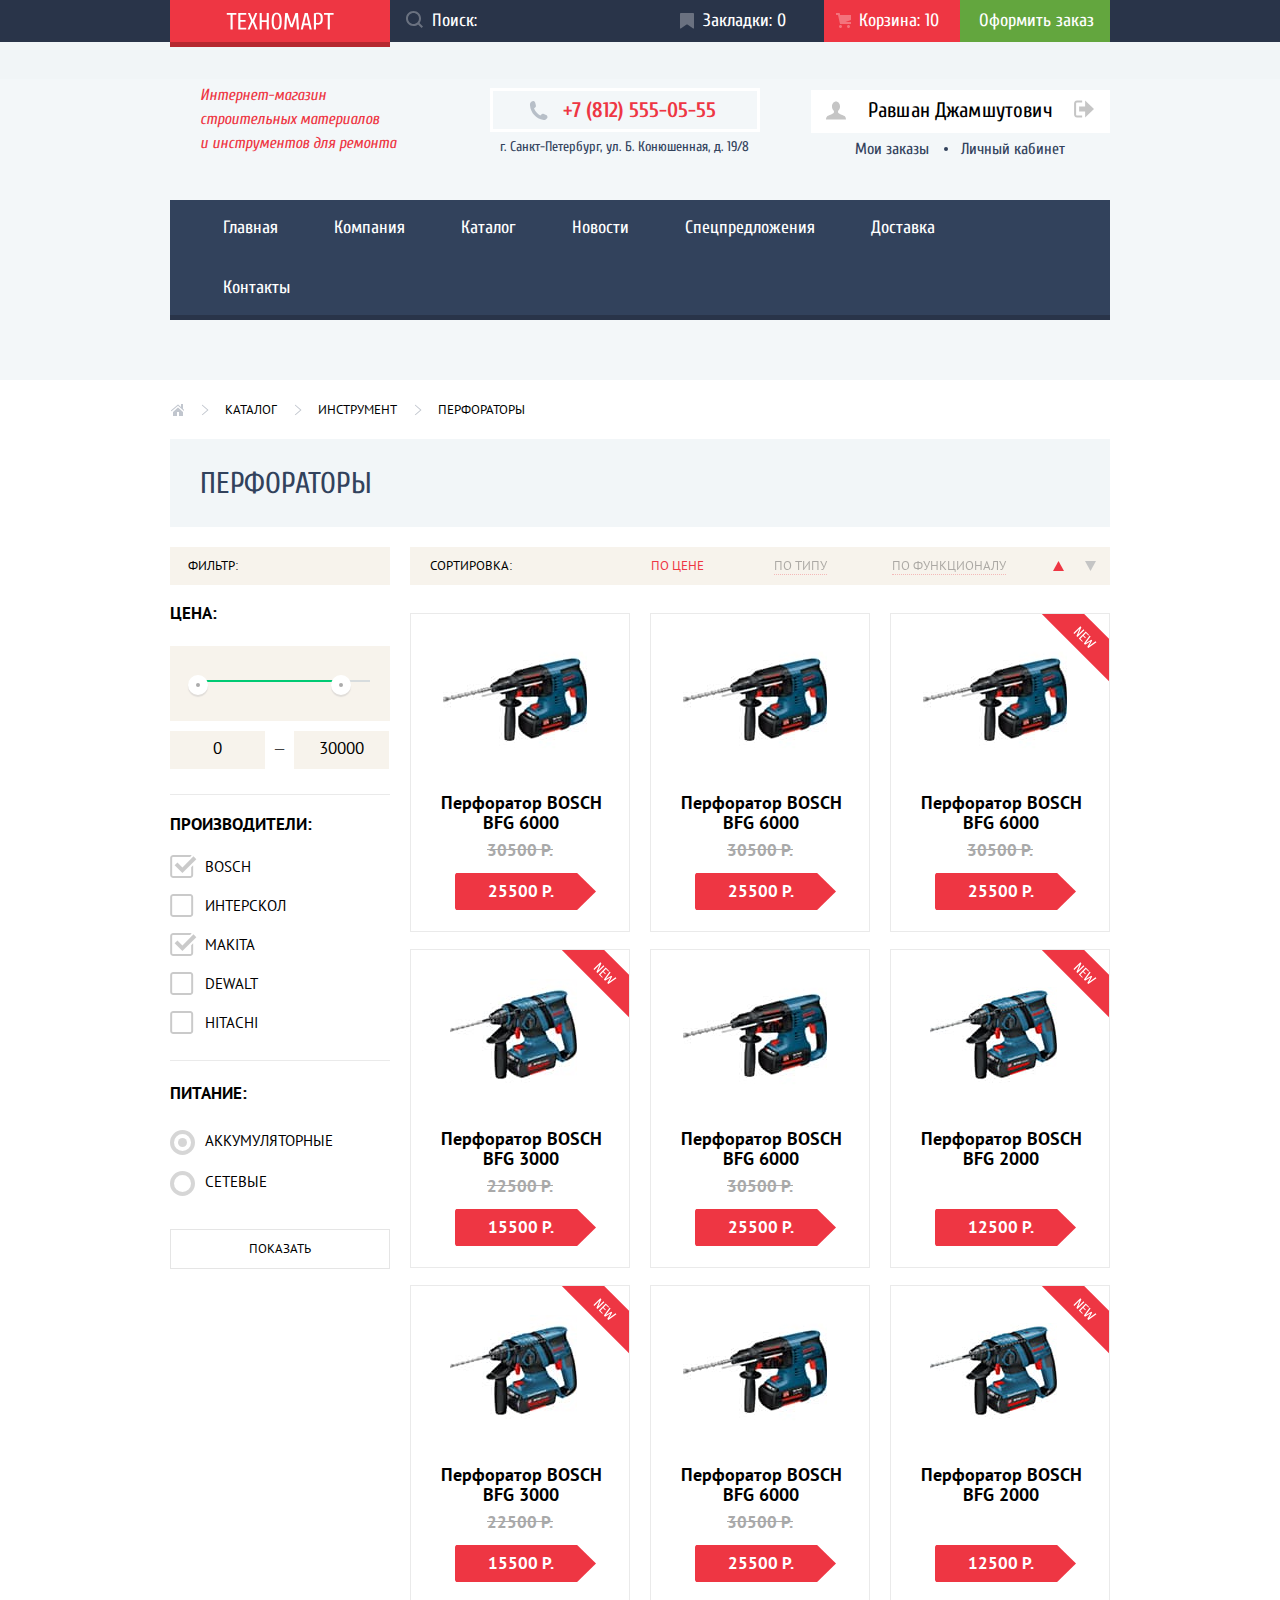
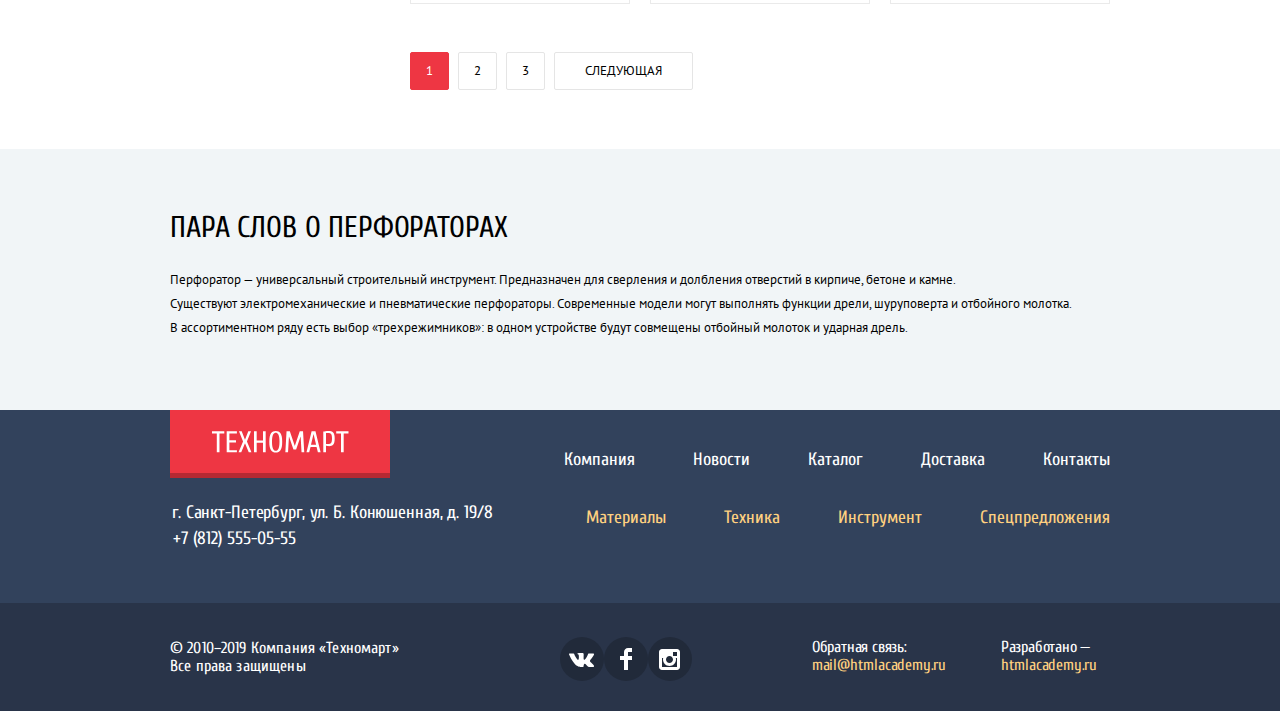
==== commit e8a031aa: "корректировка задания перед дипломом" ====
--- a/catalog.html
+++ b/catalog.html
@@ -94,8 +94,7 @@
                 <div class="range-filter">
                   <div class="scale">
                     <div class="bar" style="
-                      width: 80%;
-                      margin-left: 0
+                      width: 80%
                     "></div>
                   </div>
                   <div class="toggle toggle-min" tabindex="0" style="
@@ -371,7 +370,7 @@
         </p>
         <p class="footer-copyright">
           Разработано —
-          <a href="#">htmlacademy.ru</a>
+          <a href="https://htmlacademy.ru/intensive/htmlcss">htmlacademy.ru</a>
         </p>
       </div>
     </section>
@@ -386,3 +385,4 @@
     <a class="continue-buy" href="#">Продолжить покупки</a>
   </section>
 </body>
+</html>
--- a/css/style.min.css
+++ b/css/style.min.css
@@ -1 +1 @@
-:root{--basik-yellow:#ffbf47;--basik-light-yellow:#ffd180;--basik-extra-yellow:#ffc047;--basik-red:#ee3643;--basik-dark-red:#ba2732;--basik-special-red:#ca2c37;--basik-backgraund-red:#b52830;--basik-backgraund-medium-red:#8d1e26;--basik-green:#63a63e;--basik-light-green:#8ed78f;--basik-dark-green:#518534;--basik-inner-green:#367315;--basik-special-green:#5fbb2d;--basik-full-tru-green:#00ca74;--basik-ligth-blue:#3bbce3;--basik-purpur:#dc91d8;--basik-extra-gray:#293449;--basik-dark-blue:#212a3a;--basik-extra-black:#161d29;--basik-super-extra-dark:#1d2739;--basik-dark-gray:#32425c;--basik-special-gray:#3d546f;--basik-black:#000000;--basik-tru-dark:#444444;--basik-full-tru-dark:#d7dcde;--basik-dim-gray:#a9a9a9;--basik-white:#ffffff;--basik-gray:#b7bfc8;--basik-light-gray:#f1f5f7;--basik-tru-gray:#c5c5c5;--basik-super-gray:#b5b5b5;--basik-disabled-gray:#e9e9e9;--basik-light-white:#ababab;--basik-shadow-white:#e0ddd9;--basik-backgraund-gray:#e5e5e5;--basik-soft-gray:#c1c6ce;--basik-form-gray:#f4f4f4;--basik-softdim-gray:#eaeaea;--basik-light-dark:#f2f6f8;--basik-lightdim-gray:#f3f7f9;--basik-sand-yellow:#f7f3ec;--basik-neitral:#f9f5f0;--basik-transparent-black:rgba(0, 0, 0, 0.0001);--basik-transparent-white:rgba(255, 255, 255, 0.3);--basik-transparent-gray-white:rgba(255, 255, 255, 0.5);--basik-transparent-gray:rgba(197, 197, 197, 0.3);--basik-transparent-dimgray:rgba(169, 169, 169, 0.3);--basik-shadow-black:rgba(0, 0, 0, 0.24);--basik-shadow-gray:rgba(0, 0, 0, 0.15)}.page-body,a{color:var(--basik-white)}.page-body{display:-ms-grid;display:grid;-ms-grid-rows:-webkit-min-content 1fr -webkit-min-content;-ms-grid-rows:min-content 1fr min-content;grid-template-rows:-webkit-min-content 1fr -webkit-min-content;grid-template-rows:min-content 1fr min-content;-ms-flex-line-pack:start;align-content:start;min-width:960px;min-height:100%;background-color:var(--basik-white);font-family:"Cuprum",Arial,sans-serif;font-size:18px;line-height:24px;font-weight:400;margin:0;padding:0}a{text-decoration:none}img{max-width:100%;height:auto}.clear-list{list-style-type:none;margin:0;padding:0}.visually-hidden{position:absolute;width:1px;height:1px;margin:-1px;border:0;padding:0;white-space:nowrap;-webkit-clip-path:inset(100%);clip-path:inset(100%);clip:rect(0 0 0 0);overflow:hidden}.new:after{content:"";position:absolute;top:0;right:0;background:url(../img/new.svg) no-repeat;width:70px;height:70px}.button-link{background-color:var(--basik-red);color:var(--basik-white);font-size:14px;line-height:18px;text-align:center;text-transform:uppercase;padding:10px 20px}.button-link:focus,.button-link:hover{background-color:var(--basik-special-red)}.button-link:active{background-color:var(--basik-dark-red)}.container{width:940px;margin:0 auto;padding:0 10px}.page{height:100%}.top-menu{background-color:var(--basik-extra-gray);margin-bottom:39px}.top-menu-catalog{margin-bottom:37px}.container-top-menu{display:-webkit-box;display:-ms-flexbox;display:flex;-webkit-box-pack:justify;-ms-flex-pack:justify;justify-content:space-between;-ms-flex-wrap:wrap;flex-wrap:wrap}.catalog-header,.main-header{background-color:var(--basik-light-gray);margin-bottom:59px}.catalog-header{margin-bottom:0}.logo{display:-webkit-box;display:-ms-flexbox;display:flex;-webkit-box-pack:center;-ms-flex-pack:center;justify-content:center;width:220px;background-color:var(--basik-red);-webkit-box-shadow:0 5px var(--basik-backgraund-red);box-shadow:0 5px var(--basik-backgraund-red);padding:12px 0}.logo img{width:108px;height:18px}.logo:active,.logo:focus{background-color:var(--basik-dark-red);-webkit-box-shadow:0 5px 0 var(--basik-backgraund-medium-red);box-shadow:0 5px 0 var(--basik-backgraund-medium-red)}.search{display:-webkit-box;display:-ms-flexbox;display:flex;-webkit-box-flex:1;-ms-flex-positive:1;flex-grow:1;position:relative}.search label{opacity:.3}.search-icon{position:absolute;top:11px;left:16px;opacity:.3}.search:hover .search-icon{opacity:1}.search-input:focus~.search-icon{fill:var(--basik-red);opacity:1}.search-input{width:100%;background-color:var(--basik-extra-gray);color:var(--basik-white);border:0;font-family:inherit;font-size:18px;line-height:24px;font-weight:400;padding:0 10px 0 42px}.search-input::-webkit-input-placeholder{color:var(--basik-white);font-family:inherit;font-size:18px;line-height:24px;font-weight:400}.search-input::-moz-placeholder{color:var(--basik-white);font-family:inherit;font-size:18px;line-height:24px;font-weight:400}.search-input:-ms-input-placeholder{color:var(--basik-white);font-family:inherit;font-size:18px;line-height:24px;font-weight:400}.search-input::-ms-input-placeholder{color:var(--basik-white);font-family:inherit;font-size:18px;line-height:24px;font-weight:400}.search-input::placeholder{color:var(--basik-white);font-family:inherit;font-size:18px;line-height:24px;font-weight:400}.header-bookmark,.header-cart,.header-order{text-align:center;position:relative;padding:9px}.header-bookmark:before,.header-cart:before{opacity:.3;position:absolute}.header-bookmark:before{content:url(../img/icons/icon-bookmark.svg);top:12px;left:20px}.header-cart:before{content:url(../img/icons/icon-cart.svg);top:11px;left:12px}.header-bookmark:focus:before,.header-bookmark:hover:before,.header-cart:focus:before,.header-cart:hover:before{opacity:1}.header-bookmark{margin-left:auto;padding-left:43px;padding-right:38px}.header-cart{padding-left:35px;padding-right:21px}.full-bookmark,.full-cart{background-color:var(--basik-red)}.header-bookmark:active,.header-cart:active{background-color:var(--basik-extra-black);color:var(--basik-transparent-gray-white)}.header-order{padding-left:19px;padding-right:16px;background-color:var(--basik-green)}.header-order:focus,.header-order:hover{background-color:var(--basik-special-green)}.header-order:active{color:var(--basik-transparent-gray-white)}.search-input:focus{border:0;outline:0;color:var(--basik-black);background-color:var(--basik-white)}.search-input:hover{cursor:pointer}.top-menu-index .header-bookmark{padding-left:37px;padding-right:44px}.top-menu-index .header-bookmark:before{left:15px}.top-menu-index .header-cart{padding-left:30px;padding-right:27px}.top-menu-index .header-cart:before{left:8px}.container-header-info{display:-webkit-box;display:-ms-flexbox;display:flex;-webkit-box-pack:justify;-ms-flex-pack:justify;justify-content:space-between;-ms-flex-wrap:wrap;flex-wrap:wrap;-webkit-box-align:center;-ms-flex-align:center;align-items:center}.header-info{background-color:var(--basik-lightdim-gray);padding-bottom:60px}.title{width:221px;color:var(--basik-red);font-style:italic;font-size:16px;line-height:24px;font-weight:400;margin:0 0 0 30px}.catalog-header-info .title{margin-right:17px}.header-contacts{width:270px;margin-top:7px}.catalog-header-info .header-contacts{margin-top:9px}.header-contacts-phone{display:block;color:var(--basik-red);border:3px solid var(--basik-white);font-size:21px;line-height:38px;font-weight:700;text-align:center;background-image:url(../img/icons/tel.svg);background-repeat:no-repeat;background-position:36px 10px;padding-left:30px;margin-bottom:3px}.header-contacts address{color:var(--basik-dark-gray);font-size:14px;font-style:normal;text-align:center}.user,.user-catalog-page{-ms-flex-wrap:wrap;flex-wrap:wrap}.user{display:-webkit-box;display:-ms-flexbox;display:flex;-webkit-box-pack:justify;-ms-flex-pack:justify;justify-content:space-between;text-align:center;font-size:21px;line-height:21px;position:relative;margin-bottom:20px}.user .user-login,.user .user-registration{color:var(--basik-black);background-color:var(--basik-white);padding:12px 24px}.user-catalog-page{width:299px;margin:9px 0 0}.user-cabinet,.user-inner{display:-webkit-box;display:-ms-flexbox;display:flex;-webkit-box-align:center;-ms-flex-align:center;align-items:center;width:100%}.user-inner{background:var(--basik-white);margin-bottom:7px}.user-cabinet a{padding:0 24px}.user-login-icon{position:absolute;top:13px;left:20px}.user .user-login{padding-left:45px;padding-right:28px;margin-right:10px}.user-cabinet a:focus,.user-cabinet a:hover,.user-login:focus,.user-login:hover,.user-registration:focus,.user-registration:hover{color:var(--basik-red);outline:0}.user-cabinet a:active,.user-fullname:active,.user-login:active,.user-registration:active{color:var(--basik-tru-gray)}.user-exit:focus .icon-exit,.user-exit:hover .icon-exit,.user-fullname:focus .icon-fullname,.user-fullname:hover .icon-fullname,.user-login:focus .user-login-icon,.user-login:hover .user-login-icon{fill:var(--basik-special-gray)}.user-exit:active .icon-exit,.user-fullname:active .icon-fullname,.user-login:active .user-login-icon{fill:var(--basik-tru-gray)}.user-fullname{display:block;position:relative;padding:10px 21px 12px 57px;color:var(--basik-black);letter-spacing:.15px}.user-exit:focus,.user-fullname:focus{outline:0}.icon-fullname{position:absolute;top:26%;left:15px}.user .personal-account,.user .user-order{background-color:var(--basik-lightdim-gray);color:var(--basik-dark-gray);font-size:16px;line-height:18px;padding:0}.point{width:4px;height:4px;border-radius:50%;background:var(--basik-dark-gray);line-height:25px;-ms-flex-item-align:center;-ms-grid-row-align:center;align-self:center}.user-order{margin:0 15px 0 44px}.personal-account{margin-left:13px}.site-navigation{display:-webkit-box;display:-ms-flexbox;display:flex;-ms-flex-wrap:wrap;flex-wrap:wrap;background-color:var(--basik-dark-gray);-webkit-box-shadow:inset 0 -5px 0 var(--basik-extra-gray);box-shadow:inset 0 -5px 0 var(--basik-extra-gray);padding:0 25px}.main-navigation{width:100%;margin-top:41px}.main-navigation a:focus,.main-navigation a:hover{background-color:var(--basik-extra-gray);outline:0}.main-navigation a:active{background-color:var(--basik-super-extra-dark);color:var(--basik-transparent-gray-white);font-weight:400;-webkit-box-shadow:inset 0 -5px 0 var(--basik-extra-gray);box-shadow:inset 0 -5px 0 var(--basik-extra-gray)}.site-navigation a{display:block;padding:16px 28px 20px}.page-main{padding-bottom:69px}.container-page-main{margin-bottom:70px}.products{margin-bottom:60px}.products-list{display:-ms-grid;display:grid;-ms-grid-columns:1fr 20px 1fr 20px 1fr;grid-template-columns:1fr 1fr 1fr;gap:20px}.products-item h3{font-size:24px;line-height:30px;font-weight:700;margin:0 0 13px;padding-right:100px}.products-item{position:relative;padding:21px 0 21px 23px;background-repeat:no-repeat}.products-link{width:135px;display:block;background-color:var(--basik-transparent-white);color:var(--basik-white);font-size:14px;line-height:18px;text-align:center;text-transform:uppercase;padding:10px 0}.products-link:focus,.products-link:hover{background-color:var(--basik-transparent-gray)}.products-link:active{background-color:var(--basik-transparent-dimgray)}.product-item-material{background-image:url(../img/icons/icon-material.svg);background-color:var(--basik-yellow);background-position:83% 54%}.product-item-instrument{background-image:url(../img/icons/icon-instrument.svg);background-color:var(--basik-ligth-blue);background-position:86% 55%}.product-item-technics{background-image:url(../img/icons/icon-technika.svg);background-color:var(--basik-purpur);background-position:86% center}.slider{-ms-grid-column:1;-ms-grid-column-span:2;grid-column:1/3;-ms-grid-row:2;-ms-grid-row-span:2;grid-row:2/4}.slider-product-item{display:none;background:url(../img/shadow-slider.png) no-repeat;padding:23px 20px 27px 24px;position:relative}.slider-product-item img{position:absolute;left:0;top:0;z-index:-1;width:100%;height:100%;-o-object-fit:contain;object-fit:contain;background-color:var(--basik-lightdim-gray)}.active-products-item,.slider-link{display:block}.slider-product-item h3{font-size:36px;line-height:36px;font-weight:700;text-transform:uppercase;margin:0 0 5px}.slider-product-item p{margin:0 0 113px}.slider-link{width:152px}.arrow{background-image:url(../img/icons/arrow-left.svg);background-color:var(--basik-transparent-black);background-repeat:no-repeat;position:absolute;cursor:pointer;border:0;width:22px;height:40px;top:46%}.arrow:focus,.arrow:hover{background-color:var(--basik-shadow-gray);-webkit-box-shadow:0 0 5px 5px var(--basik-shadow-black);box-shadow:0 0 5px 5px var(--basik-shadow-black);outline:0}.arrow:active{background-color:var(--basik-shadow-black);-webkit-box-shadow:0 0 5px 5px var(--basik-shadow-black);box-shadow:0 0 5px 5px var(--basik-shadow-black);opacity:.5}.arrow-left{left:24px}.arrow-right{-webkit-transform:rotate(180deg);-ms-transform:rotate(180deg);transform:rotate(180deg);right:20px}.slider-dots{display:-webkit-box;display:-ms-flexbox;display:flex;-webkit-box-pack:justify;-ms-flex-pack:justify;justify-content:space-between;width:30px;text-align:center;position:absolute;bottom:36px;left:295px}.dots{width:10px;height:10px;border-radius:50%;padding:0;cursor:pointer}.dots:focus,.dots:hover{-webkit-box-shadow:0 0 5px 4px var(--basik-black);box-shadow:0 0 5px 4px var(--basik-black);outline:0}.dots:active{opacity:.5}.no-active-dots{background-color:var(--basik-white);border:0}.active-dots{background:var(--basik-red);position:relative;border:2px solid var(--basik-white)}.products-item-discounts{background-image:url(../img/icons/icon-skidka.svg);background-color:var(--basik-light-green);background-position:81% 51%}.products-item-delivery h3,.products-item-discounts h3{margin-bottom:12px}.products-item-delivery{background-image:url(../img/icons/icon-dostavka.svg);background-color:var(--basik-extra-yellow);background-position:86% 54%}.background-style{display:-webkit-box;display:-ms-flexbox;display:flex;-webkit-box-pack:justify;-ms-flex-pack:justify;justify-content:space-between;background-color:var(--basik-neitral);-webkit-box-align:center;-ms-flex-align:center;align-items:center;padding:25px 14px 25px 27px;margin-bottom:20px}.background-style .button-link{padding:9px 25px 10px}.background-style h2{color:var(--basik-dark-gray);font-size:30px;line-height:30px;font-weight:400;text-transform:uppercase;margin:0}.card-list{display:-ms-grid;display:grid;gap:20px}.popular-list-card{-ms-grid-columns:1fr 1fr 1fr 1fr;grid-template-columns:1fr 1fr 1fr 1fr;margin-bottom:70px}.product-card{width:220px;background-color:var(--basik-white);border:1px solid var(--basik-softdim-gray);-webkit-box-sizing:border-box;box-sizing:border-box;text-align:center;font-family:"PT Sans",Arial,sans-serif;font-size:17px;line-height:18px;font-weight:700;padding:0 15px 21px;position:relative}.product-card .product-card-image{height:170px;position:relative;margin-bottom:9px;overflow:hidden}.product-card-image img{position:absolute;top:50%;left:50%;-webkit-transform:translate(-50%,-50%);-ms-transform:translate(-50%,-50%);transform:translate(-50%,-50%);-o-object-fit:contain;object-fit:contain}.product-card-buttons{padding:39px 0 46px}.bosch-bfg-9000 img{padding-top:5px}.bosch-bfg-9000 .product-card-price{margin-left:26px}.bosch-bfg-2000 img,.bosch-bfg-3000 img{padding-right:13px}.bosch-bfg-6000 img{padding-right:10px;padding-top:2px}.product-card del{display:block;color:var(--basik-dim-gray);margin-bottom:14px}.product-card-link{width:190px;display:block;font-size:18px;line-height:20px;color:var(--basik-black);margin-bottom:8px}.product-card-link:focus,.product-card-link:hover{outline:0;opacity:.5}.product-card-price{display:block;width:141px;background:url(../img/icons/red-button.svg) no-repeat 5px;margin-left:24px;padding:9px 5px 10px 0}.product-card-price:focus,.product-card-price:hover{background:url(../img/icons/red-button-dark.svg) no-repeat 5px;outline:0}.product-card-price:active{opacity:.8}.button-buy{color:var(--basik-white)}.button-bookmark,.button-buy{font-family:"Cuprum",Arial,sans-serif;font-size:14px;line-height:18px;font-weight:400;text-transform:uppercase;border:0;outline:0;cursor:pointer}.button-buy{background-image:url(../img/icons/icon-cart.svg);background-color:var(--basik-green);background-position:29px 11px;background-repeat:no-repeat;border-radius:2px;-webkit-box-shadow:inset 0 -3px 0 var(--basik-inner-green);box-shadow:inset 0 -3px 0 var(--basik-inner-green);padding:10px 38px 10px 55px;margin:0 2px 10px 0}.button-bookmark{background:var(--basik-white);padding:7px 30px;margin-bottom:10px;color:var(--basik-dark-gray);border:3px solid var(--basik-green)}.button-buy:focus,.button-buy:hover{background-color:var(--basik-special-green)}.button-buy:active{background-color:var(--basik-dark-green)}.button-bookmark:focus,.button-bookmark:hover{color:var(--basik-dark-gray);border:3px solid var(--basik-dark-gray)}.button-bookmark:active{opacity:.5}.product-card-buttons,.product-card:focus-within .product-card-image,.product-card:hover .product-card-image{position:absolute;clip:rect(0 0 0 0);width:1px;margin:-1px}.product-card:focus-within .product-card-buttons,.product-card:hover .product-card-buttons{width:100%;opacity:1;clip:auto;position:static}.product-card:focus-within,.product-card:hover{-webkit-box-shadow:0 4px 20px var(--basik-shadow-gray);box-shadow:0 4px 20px var(--basik-shadow-gray)}.popular-manufactures .background-style{padding:26px 20px 26px 28px;margin-bottom:19px}.popular-manufactures .button-link{padding:10px 38px}.popular-manufactures-list{background:var(--basik-white);display:-ms-grid;display:grid;-ms-grid-columns:1fr 20px 1fr 20px 1fr 20px 1fr;grid-template-columns:1fr 1fr 1fr 1fr;gap:20px}.popular-manufactures-item a{display:block;position:relative;width:220px;height:145px;border:1px solid var(--basik-softdim-gray);-webkit-box-sizing:border-box;box-sizing:border-box;overflow:hidden}.popular-manufactures-item img{position:absolute;top:50%;left:50%;-webkit-transform:translate(-50%,-50%);-ms-transform:translate(-50%,-50%);transform:translate(-50%,-50%);-o-object-fit:contain;object-fit:contain}.manufacture-dewalt img,.manufacture-makita img{top:48%}.popular-manufactures-item:hover{-webkit-box-shadow:0 4px 20px 0 var(--basik-shadow-gray);box-shadow:0 4px 20px 0 var(--basik-shadow-gray)}.popular-manufactures-item:active{opacity:.5}.container-service{width:950px;padding-left:20px}.service{color:var(--basik-black);background-color:var(--basik-light-gray);padding-top:64px}.service h2,.slider-item h3{font-size:30px;line-height:30px;font-weight:400;text-transform:uppercase;margin:0}.service h2{margin-bottom:24px}.slider-item h3{margin-bottom:28px}.service-text{margin:0 0 60px;text-align:justify}.service-item-text,.service-text{font-family:"PT Sans",Arial,sans-serif;font-size:13px;line-height:25px;font-weight:400}.service-item-text{margin:0;width:400px}.service-slider{display:-webkit-box;display:-ms-flexbox;display:flex}.service-button{display:block;width:240px;color:var(--basik-white);background-color:var(--basik-dark-gray);font-size:21px;line-height:30px;font-weight:700;text-align:left;border:3px solid var(--basik-transparent-black);-webkit-box-sizing:border-box;box-sizing:border-box;padding:13px 0 19px 22px}.service-slider-buttons{margin:10px 80px 0 0;position:relative}.service-slider-buttons:after{content:"";background-image:url(../img/shadow-service.png);width:10px;height:279px;display:block;position:absolute;bottom:50px;right:1px}.no-active-service-button:focus,.no-active-service-button:hover{background-color:var(--basik-extra-gray)}.active-service-button{color:var(--basik-dark-gray);background-color:var(--basik-white)}.active-service-button:active{color:var(--basik-white)}.service-button:focus{outline:0;border:3px solid var(--basik-extra-black)}.service-button:active{background-color:var(--basik-extra-black)}.service-item-text,.slider-item h3{color:var(--basik-dark-gray)}.slider-item{display:none;width:619px;-webkit-box-flex:1;-ms-flex-positive:1;flex-grow:1;background-repeat:no-repeat;background-color:var(--basik-light-gray)}.active-slider{display:block}.slider-item-delivery{background-image:url(../img/dostavka-service.png);background-position:150px 29px;padding-top:10px;padding-bottom:131px}.slider-item-guarantee{background-image:url(../img/garantii-service.png);background-position:239px 6px;padding-top:8px;padding-bottom:110px}.slider-item-guarantee h3{margin:0 0 23px}.slider-item-credit{background-image:url(../img/credit-service.png);background-position:165px 7px;padding-top:10px;padding-bottom:124px}.slider-item-credit h3,.slider-item-delivery h3{margin-bottom:29px;line-height:26px}.slider-item-credit .service-item-text{margin-bottom:33px}.slider-item-credit .button-link{padding:10px 45px}.index-information{display:-webkit-box;display:-ms-flexbox;display:flex;-webkit-box-pack:justify;-ms-flex-pack:justify;justify-content:space-between;padding-top:69px}.information,.information-contacts{background-color:var(--basik-white);color:var(--basik-black)}.information h2,.information-contacts h2{color:var(--basik-black);font-size:30px;line-height:30px;font-weight:400;text-transform:uppercase;margin-top:0;margin-bottom:23px;letter-spacing:-.1px}.information p,.information-contacts p{font-family:"PT Sans",Arial,sans-serif;font-size:13px;line-height:24px;font-weight:400;margin:0}.information p{margin-bottom:25px}.information .information-text{margin-bottom:3px;line-height:25px}.information-delivery-list{padding-left:37px;margin-bottom:24px}.information-delivery-list li{margin-bottom:12px;position:relative}.information-delivery-list li:before{content:"";background-image:url(../img/icons/red-line-slider.svg);position:absolute;width:25px;height:2px;top:10px;left:-37px}.information-delivery-list li:last-child{margin:0}.button-link-company{padding:10px 41px}.information{width:620px}.information-contacts p{margin-bottom:33px}.contacts-small-map{display:block;margin-bottom:18px}.button-link-form{display:block}.main-footer{background-color:var(--basik-dark-gray)}.footer-logo{padding:20px 0 25px;margin-bottom:23px;-webkit-box-shadow:inset 0 -5px 0 var(--basik-shadow-black);box-shadow:inset 0 -5px 0 var(--basik-shadow-black)}.footer-logo img{width:138px;height:23px}.footer-contacts,.footer-contacts ul{display:-webkit-box;display:-ms-flexbox;display:flex;-ms-flex-wrap:wrap;flex-wrap:wrap}.footer-contacts{-webkit-box-pack:justify;-ms-flex-pack:justify;justify-content:space-between;margin-bottom:52px}.footer-contacts-phone{margin-left:3px}.footer-contacts-info address{font-style:normal;letter-spacing:-.12px;padding-left:2px;margin-bottom:2px}.footer-contacts ul{-webkit-box-pack:center;-ms-flex-pack:center;justify-content:center}.footer-navigation{width:615px}.footer-navigation li{margin-right:58px}.footer-navigation li:last-child{margin-right:0}.top-footer-navigation{margin:38px 0 34px;padding-left:68px}.bottom-footer-navigation{padding-left:90px}.footer-navigation a:focus,.footer-navigation a:hover,.footer-social a:focus,.footer-social a:hover{text-decoration:underline;outline:0}.footer-navigation a:active{opacity:.5;text-decoration:none}.bottom-footer-navigation a,.footer-copyright a,.footer-email a{color:var(--basik-light-yellow)}.footer-social{background-color:var(--basik-extra-gray)}.container-footer-social,.footer-social-list{display:-webkit-box;display:-ms-flexbox;display:flex}.container-footer-social{-ms-flex-wrap:wrap;flex-wrap:wrap;padding:33px 0 30px}.footer-social-list{margin:0 120px 0 161px;padding-top:1px}.footer-social p{font-size:16px;line-height:18px;letter-spacing:-.2px}.footer-social .copyright{letter-spacing:.15px;padding-top:3px;margin:0}.footer-social a:hover{text-decoration:underline}.footer-copyright a:active,.footer-email a:active{color:var(--basik-red);text-decoration:none}.social-button{display:block;width:44px;height:44px;background:var(--basik-dark-blue) no-repeat center center;border-radius:22px}.social-button:focus,.social-button:hover{background-color:var(--basik-red);outline:0}.vk{background-image:url(../img/icons/icon-vk.svg)}.facebook{background-image:url(../img/icons/icon-fb.svg)}.instagram{background-image:url(../img/icons/icon-insta.svg)}.footer-email{width:137px;padding-top:2px;margin:0}.footer-copyright{margin:0 auto 0 52px;width:98px;padding-top:2px}.modal{background-image:-o-linear-gradient(top,var(--basik-white),var(--basik-white) 74%,var(--basik-form-gray) 74%,var(--basik-form-gray));background-image:-webkit-gradient(linear,left top,left bottom,from(var(--basik-white)),color-stop(74%,var(--basik-white)),color-stop(74%,var(--basik-form-gray)),to(var(--basik-form-gray)));background-image:linear-gradient(to bottom,var(--basik-white),var(--basik-white) 74%,var(--basik-form-gray) 74%,var(--basik-form-gray));border-top:7px solid var(--basik-red)}.modal-form{width:620px}.modal-buy,.modal-form,.modal-map{margin:0 auto;-webkit-box-shadow:0 4px 20px 0 var(--basik-shadow-gray);box-shadow:0 4px 20px 0 var(--basik-shadow-gray);position:fixed;left:50%;top:50%;-webkit-transform:translate(-50%,-50%);-ms-transform:translate(-50%,-50%);transform:translate(-50%,-50%);display:none}.modal-map{width:943px;height:442px}.map-iframe{border:0}.map-static{position:fixed;left:0;top:0;z-index:-1;width:943px;height:442px;overflow:hidden}.form-user{display:-webkit-box;display:-ms-flexbox;display:flex;-ms-flex-wrap:wrap;flex-wrap:wrap;-webkit-box-pack:justify;-ms-flex-pack:justify;justify-content:space-between;background-image:-o-linear-gradient(bottom top,var(--basik-white),var(--basik-red));background-image:-webkit-gradient(linear,top bottom,from(var(--basik-white)),to(var(--basik-red)));background-image:linear-gradient(to top bottom,var(--basik-white),var(--basik-red));margin:40px auto 0;width:460px;position:relative}.form-user input{height:38px}.form-user input,.form-user textarea{border:2px solid var(--basik-tru-gray);border-radius:2px;font-family:"PT Sans",Arial,sans-serif;font-weight:400;font-size:13px;line-height:24px;color:var(--basik-dim-gray);padding:0 0 0 10px;width:100%;-webkit-box-sizing:border-box;box-sizing:border-box;margin-top:10px}.form-user label{color:var(--basik-black);width:220px;margin-bottom:14px}.form-user .letter{width:460px;margin-bottom:47px}.letter textarea{height:114px;padding-top:5px;resize:none}.button-submit{border:0;outline:0;cursor:pointer;margin:20px 0 37px;-webkit-box-flex:1;-ms-flex-positive:1;flex-grow:1}.button-close-form{background:url(../img/icons/icon-close.svg) no-repeat;position:absolute;top:14px;right:11px;width:21px;height:21px;border:0;cursor:pointer}.button-close-map{top:10px}.button-close-buy{top:11px}.modal-buy,.modal-buy p{font-family:"Cuprum",Arial,sans-serif}.modal-buy{width:620px;padding:46px 0 47px;background-image:-o-linear-gradient(top,var(--basik-white),var(--basik-white) 59%,var(--basik-form-gray) 59%,var(--basik-form-gray));background-image:-webkit-gradient(linear,left top,left bottom,from(var(--basik-white)),color-stop(59%,var(--basik-white)),color-stop(59%,var(--basik-form-gray)),to(var(--basik-form-gray)));background-image:linear-gradient(to bottom,var(--basik-white),var(--basik-white) 59%,var(--basik-form-gray) 59%,var(--basik-form-gray))}.modal-buy p{font-weight:700;font-size:24px;line-height:30px;padding:20px 0 20px 175px;margin-bottom:90px;margin-top:0;background:var(--basik-transparent-black) url(../img/icons/icon-mark.svg) no-repeat 81px center}.modal-buy .button-link{margin-left:114px;margin-right:5px;padding:10px 46px 10px 47px}.continue-buy{font-weight:400;font-size:14px;line-height:18px;color:var(--basik-black);background-color:var(--basik-white);padding:10px 32px;text-transform:uppercase}.main-part-catalog{display:-webkit-box;display:-ms-flexbox;display:flex;-webkit-box-pack:justify;-ms-flex-pack:justify;justify-content:space-between;padding-bottom:50px}.page-catalog{padding-top:21px}.breadcrumbs{display:-webkit-box;display:-ms-flexbox;display:flex;-ms-flex-wrap:wrap;flex-wrap:wrap;font-family:"PT Sans",Arial,sans-serif;font-size:13px;line-height:18px;text-transform:uppercase;padding-left:0;margin:0 0 16px}.breadcrumbs a,.modal-buy p{color:var(--basik-black)}.breadcrumbs a:focus{outline:0;border-bottom:1px solid var(--basik-red)}.breadcrumbs li{margin-right:41px;position:relative}.breadcrumbs li:last-child{margin:0}.link-home{background-image:url(../img/icons/icon-home.svg);background-repeat:no-repeat;background-position:1px 3px;width:14px;height:17px;display:inline-block;-webkit-box-sizing:border-box;box-sizing:border-box}.breadcrumbs li:before{content:"";background-image:url(../img/icons/icon-right-small.svg);background-repeat:no-repeat;width:10px;height:12px;position:absolute;left:-24px;top:3px}.breadcrumbs li:first-child:before{display:none}.subtitle{color:var(--basik-dark-gray);background-color:var(--basik-light-dark);font-size:30px;line-height:30px;font-weight:400;text-transform:uppercase;letter-spacing:-.25px;padding:30px 30px 28px;margin:0 0 20px}.form-filters{width:220px}.filters,.filters h3{font-size:13px;font-weight:400}.filters{color:var(--basik-black);font-family:"PT Sans",Arial,sans-serif;line-height:18px;text-transform:uppercase;margin-right:20px}.filters h3{width:200px;background-color:var(--basik-sand-yellow);padding:10px 2px 10px 18px;margin-top:0}.filters-options{width:220px;font-size:17px;line-height:30px;font-weight:700}.filters-options-price{margin-bottom:12px}.container-range{width:100%}.range-filter{height:41px;background-color:var(--basik-sand-yellow);padding:39px 20px 0;position:relative;margin-bottom:10px}.range-filter .scale{background-color:var(--basik-full-tru-dark);height:2px}.scale .bar{background-color:var(--basik-full-tru-green);height:2px}.toggle{width:4px;height:4px;padding:0;border:8px solid var(--basik-white);background-color:var(--basik-light-white);border-radius:50%;position:absolute;top:29px;-webkit-box-shadow:0 2px 1px 0 var(--basik-shadow-white);box-shadow:0 2px 1px 0 var(--basik-shadow-white);cursor:pointer}.toggle:focus{outline:0;border:8px solid var(--basik-dim-gray);background-color:var(--basik-white)}.toggle-min{left:20px}.toggle-max{left:100px}.price-controls{display:-webkit-box;display:-ms-flexbox;display:flex;-ms-flex-wrap:wrap;flex-wrap:wrap}.filter-price{border:0;padding:0 0 25px;margin:0}.filter-number{width:95px;height:33px;text-align:center;background-color:var(--basik-sand-yellow);font-size:17px;line-height:18px;border:0;padding:0 0 5px}.dash{width:29px;color:var(--basik-tru-dark);font-size:16px;line-height:35px;text-align:center;margin:0}.filter-number::-webkit-inner-spin-button,.filter-number::-webkit-outer-spin-button{-webkit-appearance:none}.filter-number,.filter-number:focus,.filter-number:hover{-webkit-appearance:none;appearance:none;-moz-appearance:textfield}.filter-manufactures,.filter-power{border:0;padding:0}.filter-manufactures{margin:14px 0 0;padding-bottom:28px}.filter-power{margin-top:17px;margin-left:0;padding-bottom:20px}.filters-options{margin-bottom:18px}.filter-manufactures-list{margin-left:0;padding-left:5px}.filter-power-list{padding:23px 0 18px 3px}.filter-manufactures,.filter-price{border-bottom:1px solid var(--basik-softdim-gray)}.filter-manufactures-item{padding:0 0 20px 30px}.filter-manufactures-item,.filter-power-item{font-size:15px;line-height:19px}.filter-manufactures-item label,.filter-power-item label{position:relative;display:block;cursor:pointer;-webkit-user-select:none;-moz-user-select:none;-ms-user-select:none;user-select:none}.filter-checkbox-label:before{content:"";position:absolute;left:-35px;top:-2px;background-image:url(../img/icons/checkbox-off.svg);background-repeat:no-repeat;width:27px;height:23px;opacity:.7}.filter-checkbox:checked+.filter-checkbox-label:after{content:"";position:absolute;left:-35px;top:-2px;background-image:url(../img/icons/checkbox-on.svg);background-repeat:no-repeat;width:27px;height:23px;opacity:.7}.filter-checkbox:checked+.filter-checkbox-label:before{display:none}.filter-checkbox-label:hover:before,.filter-checkbox:checked:focus+.filter-checkbox-label:after,.filter-checkbox:checked:hover+.filter-checkbox-label:after,.filter-checkbox:focus+.filter-checkbox-label:before{opacity:1}.filter-checkbox:disabled+.filter-checkbox-label{opacity:.2}.filter-checkbox:focus+.filter-checkbox-label,.filter-radio:focus+.filter-radio-label{color:var(--basik-red)}.filter-radio-label:before{content:"";position:absolute;left:-35px;top:-1px;width:17px;height:17px;border-radius:50%;border:4px solid var(--basik-tru-gray);opacity:.7}.filter-radio:checked+.filter-radio-label:after{content:"";left:-27px;top:7px;width:9px;height:9px;border-radius:50%;background-color:var(--basik-tru-gray);position:absolute;opacity:.7}.filter-radio-label:hover:before,.filter-radio:focus+.filter-radio-label:before{border:4px solid var(--basik-super-gray)}.filter-radio:checked:hover+.filter-radio-label:after .filter-radio:checked:focus+.filter-radio-label:before{background-color:var(--basik-super-gray)}.filter-radio:disabled+.filter-radio-label:before{border:4px solid var(--basik-disabled-gray)}.filter-radio:disabled+.filter-radio-label{color:var(--basik-disabled-gray)}.filter-radio:checked:disabled+.filter-radio-label:after{background-color:var(--basik-disabled-gray);color:var(--basik-disabled-gray)}.filter-power-item{padding:0 0 22px 32px}.filter-manufactures-item:last-child,.filter-power-item:last-child{padding-bottom:0}.result-filter{width:100%;border:1px solid var(--basik-backgraund-gray);background-color:var(--basik-white);font-size:13px;line-height:18px;text-align:center;text-transform:uppercase;cursor:pointer;padding:10px 0}.sort,.sort-options{display:-webkit-box;display:-ms-flexbox;display:flex}.sort{-webkit-box-align:center;-ms-flex-align:center;align-items:center;background-color:var(--basik-sand-yellow);margin:0 0 28px}.sort-options{-webkit-box-flex:1;-ms-flex-positive:1;flex-grow:1;-ms-flex-wrap:wrap;flex-wrap:wrap;padding-left:11px}.sort-type{margin:0 65px 0 70px}.sort-function{margin-right:47px}.sort h3{margin:0;padding:10px 10px 10px 20px}.sort-options-item a{color:var(--basik-black);border-bottom:1px dotted var(--basik-red);opacity:.3}.sort-options-item a:focus,.sort-options-item a:hover{outline:0;border-bottom:1px solid var(--basik-red);opacity:1}.sort-item-active a{color:var(--basik-red);border:0;opacity:1}.sort-item-active a:hover{border:0}.icon-sort-down{-webkit-transform:rotate(180deg);-ms-transform:rotate(180deg);transform:rotate(180deg)}.icon-sort-down:hover,.icon-sort-up:hover{fill:var(--basik-black)}.sort-dir-active svg,.sort-dir-active svg:hover{fill:var(--basik-red)}.sort-down,.sort-up{margin-top:1px}.sort-up{margin-right:21px}.catalog-box{margin-bottom:48px}.catalog-list-card{-ms-grid-columns:1fr 1fr 1fr;grid-template-columns:1fr 1fr 1fr;row-gap:17px;margin:0}.link-not-del{margin-bottom:40px}.pagination{display:-webkit-box;display:-ms-flexbox;display:flex;-ms-flex-wrap:wrap;flex-wrap:wrap;font-family:"PT Sans",Arial,sans-serif;font-size:13px;line-height:16px;text-align:center;font-weight:400}.pagination-number{text-align:center;border:1px solid var(--basik-backgraund-gray);padding:10px 15px;margin-right:9px;margin-bottom:9px;border-radius:2px}.pagination-number:hover{border:1px solid var(--basik-tru-gray)}.pagination-number:focus-within{border:1px solid var(--basik-black)}.pagination-number a:focus{color:var(--basik-red);outline:0}.pagination-number-next{padding:10px 30px}.pagination-number:active{border:1px solid var(--basik-red)}.pagination-number a{color:var(--basik-black);text-transform:uppercase}.active-number,.active-number:active,.active-number:hover{border:1px solid var(--basik-red);background-color:var(--basik-red)}.active-number a{color:var(--basik-white)}.information-item-catalog{background-color:var(--basik-light-gray);color:var(--basik-black);padding:64px 0 70px}.information-item-catalog h2{font-family:"Cuprum",Arial,sans-serif;font-size:30px;line-height:30px;font-weight:400;text-transform:uppercase;letter-spacing:-.15px;margin:0 0 25px}.text-product{font-family:"PT Sans",Arial,sans-serif;font-size:13px;line-height:24px;font-weight:400;margin:0}
+@-webkit-keyframes bounce{0%{-webkit-transform:translate(-50%,-2000px);transform:translate(-50%,-2000px)}70%{-webkit-transform:translate(-50%,-20%);transform:translate(-50%,-20%)}90%{-webkit-transform:translate(-50%,-45%);transform:translate(-50%,-45%)}to{-webkit-transform:translate(-50%,-50%);transform:translate(-50%,-50%)}}@keyframes bounce{0%{-webkit-transform:translate(-50%,-2000px);transform:translate(-50%,-2000px)}70%{-webkit-transform:translate(-50%,-20%);transform:translate(-50%,-20%)}90%{-webkit-transform:translate(-50%,-45%);transform:translate(-50%,-45%)}to{-webkit-transform:translate(-50%,-50%);transform:translate(-50%,-50%)}}@-webkit-keyframes shake{0%,to{-webkit-transform:translate(-50%,-50%);transform:translate(-50%,-50%)}10%,30%,50%,70%,90%{-webkit-transform:translate(-52%,-50%);transform:translate(-52%,-50%)}20%,40%,60%,80%{-webkit-transform:translate(-48%,-50%);transform:translate(-48%,-50%)}}@keyframes shake{0%,to{-webkit-transform:translate(-50%,-50%);transform:translate(-50%,-50%)}10%,30%,50%,70%,90%{-webkit-transform:translate(-52%,-50%);transform:translate(-52%,-50%)}20%,40%,60%,80%{-webkit-transform:translate(-48%,-50%);transform:translate(-48%,-50%)}}:root{--basik-yellow:#ffbf47;--basik-light-yellow:#ffd180;--basik-extra-yellow:#ffc047;--basik-red:#ee3643;--basik-dark-red:#ba2732;--basik-special-red:#ca2c37;--basik-backgraund-red:#b52830;--basik-backgraund-medium-red:#8d1e26;--basik-green:#63a63e;--basik-light-green:#8ed78f;--basik-dark-green:#518534;--basik-inner-green:#367315;--basik-special-green:#5fbb2d;--basik-full-tru-green:#00ca74;--basik-ligth-blue:#3bbce3;--basik-purpur:#dc91d8;--basik-extra-gray:#293449;--basik-dark-blue:#212a3a;--basik-extra-black:#161d29;--basik-super-extra-dark:#1d2739;--basik-dark-gray:#32425c;--basik-special-gray:#3d546f;--basik-black:#000000;--basik-tru-dark:#444444;--basik-full-tru-dark:#d7dcde;--basik-dim-gray:#a9a9a9;--basik-white:#ffffff;--basik-gray:#b7bfc8;--basik-light-gray:#f1f5f7;--basik-tru-gray:#c5c5c5;--basik-super-gray:#b5b5b5;--basik-disabled-gray:#e9e9e9;--basik-light-white:#ababab;--basik-shadow-white:#e0ddd9;--basik-backgraund-gray:#e5e5e5;--basik-soft-gray:#c1c6ce;--basik-form-gray:#f4f4f4;--basik-softdim-gray:#eaeaea;--basik-light-dark:#f2f6f8;--basik-lightdim-gray:#f3f7f9;--basik-sand-yellow:#f7f3ec;--basik-neitral:#f9f5f0;--basik-transparent-black:rgba(0, 0, 0, 0.0001);--basik-transparent-white:rgba(255, 255, 255, 0.3);--basik-transparent-gray-white:rgba(255, 255, 255, 0.5);--basik-transparent-gray:rgba(197, 197, 197, 0.3);--basik-transparent-dimgray:rgba(169, 169, 169, 0.3);--basik-shadow-black:rgba(0, 0, 0, 0.24);--basik-shadow-gray:rgba(0, 0, 0, 0.15)}.page-body{display:-ms-grid;display:grid;-ms-grid-rows:-webkit-min-content 1fr -webkit-min-content;-ms-grid-rows:min-content 1fr min-content;grid-template-rows:-webkit-min-content 1fr -webkit-min-content;grid-template-rows:min-content 1fr min-content;-ms-flex-line-pack:start;align-content:start;min-width:960px;min-height:100%;color:var(--basik-white);background-color:var(--basik-white);font-family:"Cuprum",Arial,sans-serif;font-size:18px;line-height:24px;font-weight:400}a{text-decoration:none}img{max-width:100%;height:auto}.clear-list{list-style-type:none;margin:0;padding:0}.visually-hidden{position:absolute;width:1px;height:1px;margin:-1px;border:0;padding:0;white-space:nowrap;-webkit-clip-path:inset(100%);clip-path:inset(100%);clip:rect(0 0 0 0);overflow:hidden}.new:after{content:"";position:absolute;top:0;right:0;background:url(../img/new.svg) no-repeat;width:70px;height:70px}.button-link{background-color:var(--basik-red);color:var(--basik-white);font-size:14px;line-height:18px;text-align:center;text-transform:uppercase;padding:10px 20px}.button-link:focus,.button-link:hover{background-color:var(--basik-special-red)}.button-link:active{background-color:var(--basik-dark-red)}.container{width:940px;margin:0 auto;padding:0 10px}.page{height:100%}.top-menu{background-color:var(--basik-extra-gray);margin-bottom:39px}.top-menu-catalog{margin-bottom:37px}.container-top-menu{display:-webkit-box;display:-ms-flexbox;display:flex;-webkit-box-pack:justify;-ms-flex-pack:justify;justify-content:space-between;-ms-flex-wrap:wrap;flex-wrap:wrap}.catalog-header,.main-header{background-color:var(--basik-light-gray);margin-bottom:59px}.catalog-header{margin-bottom:0}.logo{display:-webkit-box;display:-ms-flexbox;display:flex;-webkit-box-pack:center;-ms-flex-pack:center;justify-content:center;width:220px;background-color:var(--basik-red);-webkit-box-shadow:0 5px var(--basik-backgraund-red);box-shadow:0 5px var(--basik-backgraund-red);padding:12px 0}.logo img{width:108px;height:18px}.logo:active,.logo:focus{background-color:var(--basik-dark-red);-webkit-box-shadow:0 5px 0 var(--basik-backgraund-medium-red);box-shadow:0 5px 0 var(--basik-backgraund-medium-red)}.search{display:-webkit-box;display:-ms-flexbox;display:flex;-webkit-box-flex:1;-ms-flex-positive:1;flex-grow:1;position:relative}.search label{opacity:.3}.search-icon{position:absolute;top:11px;left:16px;opacity:.3}.search:hover .search-icon{opacity:1}.search-input:focus~.search-icon{fill:var(--basik-red);opacity:1}.search-input{width:100%;background-color:var(--basik-extra-gray);color:var(--basik-white);border:0;font-family:inherit;font-size:18px;line-height:24px;font-weight:400;padding:0 10px 0 42px}.search-input::-webkit-input-placeholder{color:var(--basik-white);font-family:inherit;font-size:18px;line-height:24px;font-weight:400}.search-input::-moz-placeholder{color:var(--basik-white);font-family:inherit;font-size:18px;line-height:24px;font-weight:400}.search-input:-ms-input-placeholder{color:var(--basik-white);font-family:inherit;font-size:18px;line-height:24px;font-weight:400}.search-input::-ms-input-placeholder{color:var(--basik-white);font-family:inherit;font-size:18px;line-height:24px;font-weight:400}.search-input::placeholder{color:var(--basik-white);font-family:inherit;font-size:18px;line-height:24px;font-weight:400}.header-bookmark,.header-cart,.header-order{text-align:center;position:relative;padding:9px;color:var(--basik-white)}.header-bookmark:before,.header-cart:before{opacity:.3;position:absolute}.header-bookmark:before{content:url(../img/icons/icon-bookmark.svg);top:12px;left:20px}.header-cart:before{content:url(../img/icons/icon-cart.svg);top:11px;left:12px}.header-bookmark:focus:before,.header-bookmark:hover:before,.header-cart:focus:before,.header-cart:hover:before{opacity:1}.header-bookmark{margin-left:auto;padding-left:43px;padding-right:38px}.header-cart{padding-left:35px;padding-right:21px}.full-bookmark,.full-cart{background-color:var(--basik-red)}.header-bookmark:active,.header-cart:active{background-color:var(--basik-extra-black);color:var(--basik-transparent-gray-white)}.header-order{padding-left:19px;padding-right:16px;background-color:var(--basik-green)}.header-order:focus,.header-order:hover{background-color:var(--basik-special-green)}.header-order:active{color:var(--basik-transparent-gray-white)}.search-input:focus{border:0;outline:0;color:var(--basik-black);background-color:var(--basik-white)}.top-menu-index .header-bookmark{padding-left:37px;padding-right:44px}.top-menu-index .header-bookmark:before{left:15px}.top-menu-index .header-cart{padding-left:30px;padding-right:27px}.top-menu-index .header-cart:before{left:8px}.container-header-info{display:-webkit-box;display:-ms-flexbox;display:flex;-webkit-box-pack:justify;-ms-flex-pack:justify;justify-content:space-between;-ms-flex-wrap:wrap;flex-wrap:wrap;-webkit-box-align:center;-ms-flex-align:center;align-items:center}.header-info{background-color:var(--basik-lightdim-gray);padding-bottom:60px}.title{width:221px;color:var(--basik-red);font-style:italic;font-size:16px;line-height:24px;font-weight:400;margin:0 0 0 30px}.catalog-header-info .title{margin-right:17px}.header-contacts{width:270px;margin-top:7px}.catalog-header-info .header-contacts{margin-top:9px}.header-contacts-phone{display:block;color:var(--basik-red);border:3px solid var(--basik-white);font-size:21px;line-height:38px;font-weight:700;text-align:center;background-image:url(../img/icons/tel.svg);background-repeat:no-repeat;background-position:36px 10px;padding-left:30px;margin-bottom:3px}.header-contacts address{color:var(--basik-dark-gray);font-size:14px;font-style:normal;text-align:center}.user,.user-catalog-page{-ms-flex-wrap:wrap;flex-wrap:wrap}.user{display:-webkit-box;display:-ms-flexbox;display:flex;-webkit-box-pack:justify;-ms-flex-pack:justify;justify-content:space-between;text-align:center;font-size:21px;line-height:21px;position:relative;margin-bottom:20px}.user .user-login,.user .user-registration{color:var(--basik-black);background-color:var(--basik-white);padding:12px 24px}.user-catalog-page{width:299px;margin:9px 0 0}.user-cabinet,.user-inner{display:-webkit-box;display:-ms-flexbox;display:flex;-webkit-box-align:center;-ms-flex-align:center;align-items:center;width:100%}.user-inner{background:var(--basik-white);margin-bottom:7px}.user-cabinet a{padding:0 24px}.user-login-icon{position:absolute;top:13px;left:20px}.user .user-login{padding-left:45px;padding-right:28px;margin-right:10px}.user-cabinet a:focus,.user-cabinet a:hover,.user-login:focus,.user-login:hover,.user-registration:focus,.user-registration:hover{color:var(--basik-red);outline:0}.user-cabinet a:active,.user-fullname:active,.user-login:active,.user-registration:active{color:var(--basik-tru-gray)}.user-exit:focus .icon-exit,.user-exit:hover .icon-exit,.user-fullname:focus .icon-fullname,.user-fullname:hover .icon-fullname,.user-login:focus .user-login-icon,.user-login:hover .user-login-icon{fill:var(--basik-special-gray)}.user-exit:active .icon-exit,.user-fullname:active .icon-fullname,.user-login:active .user-login-icon{fill:var(--basik-tru-gray)}.user-fullname{display:block;position:relative;padding:10px 21px 12px 57px;color:var(--basik-black);letter-spacing:.15px}.user-exit:focus,.user-fullname:focus{outline:0}.icon-fullname{position:absolute;top:26%;left:15px}.user .personal-account,.user .user-order{background-color:var(--basik-lightdim-gray);color:var(--basik-dark-gray);font-size:16px;line-height:18px;padding:0}.point{width:4px;height:4px;border-radius:50%;background:var(--basik-dark-gray);line-height:25px;-ms-flex-item-align:center;-ms-grid-row-align:center;align-self:center}.user-order{margin:0 15px 0 44px}.personal-account{margin-left:13px}.site-navigation{display:-webkit-box;display:-ms-flexbox;display:flex;-ms-flex-wrap:wrap;flex-wrap:wrap;background-color:var(--basik-dark-gray);-webkit-box-shadow:inset 0 -5px 0 var(--basik-extra-gray);box-shadow:inset 0 -5px 0 var(--basik-extra-gray);padding:0 25px}.main-navigation{width:100%;margin-top:41px}.main-navigation a:focus,.main-navigation a:hover{background-color:var(--basik-extra-gray);outline:0}.main-navigation a:active{background-color:var(--basik-super-extra-dark);color:var(--basik-transparent-gray-white);font-weight:400;-webkit-box-shadow:inset 0 -5px 0 var(--basik-extra-gray);box-shadow:inset 0 -5px 0 var(--basik-extra-gray)}.site-navigation a{display:block;padding:16px 28px 20px;color:var(--basik-white)}.page-main{padding-bottom:69px}.container-page-main{margin-bottom:70px}.products{margin-bottom:60px}.products-list{display:-ms-grid;display:grid;-ms-grid-columns:1fr 20px 1fr 20px 1fr;grid-template-columns:1fr 1fr 1fr;gap:20px}.products-item h3{font-size:24px;line-height:30px;font-weight:700;margin:0 0 13px;padding-right:100px}.products-item{position:relative;padding:21px 0 21px 23px;background-repeat:no-repeat}.products-link{width:135px;display:block;background-color:var(--basik-transparent-white);color:var(--basik-white);font-size:14px;line-height:18px;text-align:center;text-transform:uppercase;padding:10px 0}.products-link:focus,.products-link:hover{background-color:var(--basik-transparent-gray)}.products-link:active{background-color:var(--basik-transparent-dimgray)}.product-item-material{background-image:url(../img/icons/icon-material.svg);background-color:var(--basik-yellow);background-position:83% 54%}.product-item-instrument{background-image:url(../img/icons/icon-instrument.svg);background-color:var(--basik-ligth-blue);background-position:86% 55%}.product-item-technics{background-image:url(../img/icons/icon-technika.svg);background-color:var(--basik-purpur);background-position:86% center}.slider{-ms-grid-column:1;-ms-grid-column-span:2;grid-column:1/3;-ms-grid-row:2;-ms-grid-row-span:2;grid-row:2/4}.slider-product-item{display:none;background:url(../img/shadow-slider.png) no-repeat;padding:23px 20px 27px 24px;position:relative}.slider-product-item img{position:absolute;left:0;top:0;z-index:-1;width:100%;height:100%;-o-object-fit:contain;object-fit:contain;background-color:var(--basik-lightdim-gray)}.active-products-item,.slider-link{display:block}.slider-product-item h3{font-size:36px;line-height:36px;font-weight:700;text-transform:uppercase;margin:0 0 5px}.slider-product-item p{margin:0 0 113px}.slider-link{width:152px}.arrow{background-image:url(../img/icons/arrow-left.svg);background-color:var(--basik-transparent-black);background-repeat:no-repeat;position:absolute;cursor:pointer;border:0;width:22px;height:40px;top:46%}.arrow:focus,.arrow:hover{background-color:var(--basik-shadow-gray);-webkit-box-shadow:0 0 5px 5px var(--basik-shadow-black);box-shadow:0 0 5px 5px var(--basik-shadow-black);outline:0}.arrow:active{background-color:var(--basik-shadow-black);-webkit-box-shadow:0 0 5px 5px var(--basik-shadow-black);box-shadow:0 0 5px 5px var(--basik-shadow-black);opacity:.5}.arrow-left{left:24px}.arrow-right{-webkit-transform:rotate(180deg);-ms-transform:rotate(180deg);transform:rotate(180deg);right:20px}.slider-dots{display:-webkit-box;display:-ms-flexbox;display:flex;-webkit-box-pack:justify;-ms-flex-pack:justify;justify-content:space-between;width:30px;text-align:center;position:absolute;bottom:36px;left:295px}.dots{width:10px;height:10px;border-radius:50%;padding:0;cursor:pointer}.dots:focus,.dots:hover{-webkit-box-shadow:0 0 5px 4px var(--basik-black);box-shadow:0 0 5px 4px var(--basik-black);outline:0}.dots:active{opacity:.5}.no-active-dots{background-color:var(--basik-white);border:0}.active-dots{background:var(--basik-red);position:relative;border:2px solid var(--basik-white)}.products-item-discounts{background-image:url(../img/icons/icon-skidka.svg);background-color:var(--basik-light-green);background-position:81% 51%}.products-item-delivery h3,.products-item-discounts h3{margin-bottom:12px}.products-item-delivery{background-image:url(../img/icons/icon-dostavka.svg);background-color:var(--basik-extra-yellow);background-position:86% 54%}.background-style{display:-webkit-box;display:-ms-flexbox;display:flex;-webkit-box-pack:justify;-ms-flex-pack:justify;justify-content:space-between;background-color:var(--basik-neitral);-webkit-box-align:center;-ms-flex-align:center;align-items:center;padding:25px 14px 25px 27px;margin-bottom:20px}.background-style .button-link{padding:9px 25px 10px}.background-style h2{color:var(--basik-dark-gray);font-size:30px;line-height:30px;font-weight:400;text-transform:uppercase;margin:0}.card-list{display:-ms-grid;display:grid;gap:20px}.popular-list-card{-ms-grid-columns:1fr 1fr 1fr 1fr;grid-template-columns:1fr 1fr 1fr 1fr;margin-bottom:70px}.product-card{width:220px;background-color:var(--basik-white);border:1px solid var(--basik-softdim-gray);-webkit-box-sizing:border-box;box-sizing:border-box;text-align:center;font-family:"PT Sans",Arial,sans-serif;font-size:17px;line-height:18px;font-weight:700;padding:0 15px 21px;position:relative}.product-card-image{height:170px;position:relative;margin-bottom:9px;overflow:hidden}.product-card-image img{position:absolute;top:50%;left:50%;-webkit-transform:translate(-50%,-50%);-ms-transform:translate(-50%,-50%);transform:translate(-50%,-50%);-o-object-fit:contain;object-fit:contain}.product-card-buttons{padding:39px 0 46px}.bosch-bfg-9000 img{padding-top:5px}.bosch-bfg-9000 .product-card-price{margin-left:26px}.bosch-bfg-2000 img,.bosch-bfg-3000 img{padding-right:13px}.bosch-bfg-6000 img{padding-right:10px;padding-top:2px}.product-card del{display:block;color:var(--basik-dim-gray);margin-bottom:14px}.product-card-link{width:190px;display:block;font-size:18px;line-height:20px;color:var(--basik-black);margin-bottom:8px}.product-card-link:focus,.product-card-link:hover{outline:0;opacity:.5}.product-card-price{display:block;color:var(--basik-white);width:141px;background:url(../img/icons/red-button.svg) no-repeat 5px;margin-left:24px;padding:9px 5px 10px 0}.product-card-price:focus,.product-card-price:hover{background:url(../img/icons/red-button-dark.svg) no-repeat 5px;outline:0}.product-card-price:active{opacity:.8}.button-buy{color:var(--basik-white)}.button-bookmark,.button-buy{font-family:"Cuprum",Arial,sans-serif;font-size:14px;line-height:18px;font-weight:400;text-transform:uppercase;border:0;outline:0;cursor:pointer}.button-buy{background-image:url(../img/icons/icon-cart.svg);background-color:var(--basik-green);background-position:29px 11px;background-repeat:no-repeat;border-radius:2px;-webkit-box-shadow:inset 0 -3px 0 var(--basik-inner-green);box-shadow:inset 0 -3px 0 var(--basik-inner-green);padding:10px 38px 10px 55px;margin:0 2px 10px 0}.button-bookmark{background:var(--basik-white);padding:7px 30px;margin-bottom:10px;color:var(--basik-dark-gray);border:3px solid var(--basik-green)}.button-buy:focus,.button-buy:hover{background-color:var(--basik-special-green)}.button-buy:active{background-color:var(--basik-dark-green)}.button-bookmark:focus,.button-bookmark:hover{color:var(--basik-dark-gray);border:3px solid var(--basik-dark-gray)}.button-bookmark:active{opacity:.5}.product-card-buttons,.product-card:focus-within .product-card-image,.product-card:hover .product-card-image{position:absolute;clip:rect(0 0 0 0);width:1px;margin:-1px}.product-card:focus-within .product-card-buttons,.product-card:hover .product-card-buttons{width:100%;opacity:1;clip:auto;position:static}.product-card:focus-within,.product-card:hover{-webkit-box-shadow:0 4px 20px var(--basik-shadow-gray);box-shadow:0 4px 20px var(--basik-shadow-gray)}.popular-manufactures .background-style{padding:26px 20px 26px 28px;margin-bottom:19px}.popular-manufactures .button-link{padding:10px 38px}.popular-manufactures-list{background:var(--basik-white);display:-ms-grid;display:grid;-ms-grid-columns:1fr 20px 1fr 20px 1fr 20px 1fr;grid-template-columns:1fr 1fr 1fr 1fr;gap:20px}.popular-manufactures-item a{display:block;position:relative;width:220px;height:145px;border:1px solid var(--basik-softdim-gray);-webkit-box-sizing:border-box;box-sizing:border-box;overflow:hidden}.popular-manufactures-item img{position:absolute;top:50%;left:50%;-webkit-transform:translate(-50%,-50%);-ms-transform:translate(-50%,-50%);transform:translate(-50%,-50%);-o-object-fit:contain;object-fit:contain}.manufacture-dewalt img,.manufacture-makita img{top:48%}.popular-manufactures-item:hover{-webkit-box-shadow:0 4px 20px 0 var(--basik-shadow-gray);box-shadow:0 4px 20px 0 var(--basik-shadow-gray)}.popular-manufactures-item:active{opacity:.5}.container-service{width:950px;padding-left:20px}.service{color:var(--basik-black);background-color:var(--basik-light-gray);padding-top:64px}.service h2,.slider-item h3{font-size:30px;line-height:30px;font-weight:400;text-transform:uppercase;margin:0}.service h2{margin-bottom:24px}.slider-item h3{margin-bottom:28px}.service-text{margin:0 0 60px;text-align:justify}.service-item-text,.service-text{font-family:"PT Sans",Arial,sans-serif;font-size:13px;line-height:25px;font-weight:400}.service-item-text{margin:0;width:400px}.service-slider{display:-webkit-box;display:-ms-flexbox;display:flex}.service-button{display:block;width:240px;color:var(--basik-white);background-color:var(--basik-dark-gray);font-size:21px;line-height:30px;font-weight:700;text-align:left;border:3px solid var(--basik-transparent-black);-webkit-box-sizing:border-box;box-sizing:border-box;padding:13px 0 13px 19px}.service-slider-buttons{margin:10px 80px 0 0;position:relative}.service-slider-buttons:after{content:"";background-image:url(../img/shadow-service.png);width:10px;height:279px;display:block;position:absolute;bottom:50px;right:1px}.no-active-service-button:focus,.no-active-service-button:hover{background-color:var(--basik-extra-gray)}.active-service-button{color:var(--basik-dark-gray);background-color:var(--basik-white)}.active-service-button:active,.top-footer-navigation a{color:var(--basik-white)}.service-button:focus{outline:0;border:3px solid var(--basik-extra-black)}.service-button:active{background-color:var(--basik-extra-black)}.service-item-text,.slider-item h3{color:var(--basik-dark-gray)}.slider-item{display:none;width:619px;-webkit-box-flex:1;-ms-flex-positive:1;flex-grow:1;background-repeat:no-repeat;background-color:var(--basik-light-gray)}.active-slider{display:block}.slider-item-delivery{background-image:url(../img/dostavka-service.png);background-position:150px 29px;padding-top:10px;padding-bottom:131px}.slider-item-guarantee{background-image:url(../img/garantii-service.png);background-position:239px 6px;padding-top:8px;padding-bottom:110px}.slider-item-guarantee h3{margin:0 0 23px}.slider-item-credit{background-image:url(../img/credit-service.png);background-position:165px 7px;padding-top:10px;padding-bottom:124px}.slider-item-credit h3,.slider-item-delivery h3{margin-bottom:29px;line-height:26px}.slider-item-credit .service-item-text{margin-bottom:33px}.slider-item-credit .button-link{padding:10px 45px}.index-information{display:-webkit-box;display:-ms-flexbox;display:flex;-webkit-box-pack:justify;-ms-flex-pack:justify;justify-content:space-between;padding-top:69px}.information,.information-contacts{background-color:var(--basik-white);color:var(--basik-black)}.information h2,.information-contacts h2{color:var(--basik-black);font-size:30px;line-height:30px;font-weight:400;text-transform:uppercase;margin-top:0;margin-bottom:23px;letter-spacing:-.1px}.information p,.information-contacts p{font-family:"PT Sans",Arial,sans-serif;font-size:13px;line-height:24px;font-weight:400;margin:0}.information p{margin-bottom:25px}.information .information-text{margin-bottom:3px;line-height:25px}.information-delivery-list{padding-left:37px;margin-bottom:24px}.information-delivery-list li{margin-bottom:12px;position:relative}.information-delivery-list li:before{content:"";background-image:url(../img/icons/red-line-slider.svg);position:absolute;width:25px;height:2px;top:10px;left:-37px}.information-delivery-list li:last-child{margin:0}.button-link-company{padding:10px 41px}.information{width:620px}.information-contacts p{margin-bottom:33px}.contacts-small-map{display:block;margin-bottom:18px}.button-link-form{display:block}.main-footer{background-color:var(--basik-dark-gray)}.footer-logo{padding:20px 0 25px;margin-bottom:23px;-webkit-box-shadow:inset 0 -5px 0 var(--basik-shadow-black);box-shadow:inset 0 -5px 0 var(--basik-shadow-black)}.footer-logo img{width:138px;height:23px}.footer-contacts,.footer-contacts ul{display:-webkit-box;display:-ms-flexbox;display:flex;-ms-flex-wrap:wrap;flex-wrap:wrap}.footer-contacts{-webkit-box-pack:justify;-ms-flex-pack:justify;justify-content:space-between;margin-bottom:52px}.footer-contacts-phone{color:var(--basik-white);margin-left:3px}.footer-contacts-info address{font-style:normal;letter-spacing:-.12px;padding-left:2px;margin-bottom:2px}.footer-contacts ul{-webkit-box-pack:center;-ms-flex-pack:center;justify-content:center}.footer-navigation{width:615px}.footer-navigation li{margin-right:58px}.footer-navigation li:last-child{margin-right:0}.top-footer-navigation{margin:38px 0 34px;padding-left:68px}.bottom-footer-navigation{padding-left:90px}.footer-navigation a:focus,.footer-navigation a:hover,.footer-social a:focus,.footer-social a:hover{text-decoration:underline;outline:0}.footer-navigation a:active{opacity:.5;text-decoration:none}.bottom-footer-navigation a,.footer-copyright a,.footer-email a{color:var(--basik-light-yellow)}.footer-social{background-color:var(--basik-extra-gray)}.container-footer-social,.footer-social-list{display:-webkit-box;display:-ms-flexbox;display:flex}.container-footer-social{-ms-flex-wrap:wrap;flex-wrap:wrap;padding:33px 0 30px}.footer-social-list{margin:0 120px 0 161px;padding-top:1px}.footer-social p{font-size:16px;line-height:18px;letter-spacing:-.2px}.footer-social .copyright{letter-spacing:.15px;padding-top:3px;margin:0}.footer-social a:hover{text-decoration:underline}.footer-copyright a:active,.footer-email a:active{color:var(--basik-red);text-decoration:none}.social-button{display:block;width:44px;height:44px;background:var(--basik-dark-blue) no-repeat center center;border-radius:22px}.social-button:focus,.social-button:hover{background-color:var(--basik-red);outline:0}.vk{background-image:url(../img/icons/icon-vk.svg)}.facebook{background-image:url(../img/icons/icon-fb.svg)}.instagram{background-image:url(../img/icons/icon-insta.svg)}.footer-email{width:137px;padding-top:2px;margin:0}.footer-copyright{margin:0 auto 0 52px;width:98px;padding-top:2px}.modal{background-image:-o-linear-gradient(top,var(--basik-white),var(--basik-white) 74%,var(--basik-form-gray) 74%,var(--basik-form-gray));background-image:-webkit-gradient(linear,left top,left bottom,from(var(--basik-white)),color-stop(74%,var(--basik-white)),color-stop(74%,var(--basik-form-gray)),to(var(--basik-form-gray)));background-image:linear-gradient(to bottom,var(--basik-white),var(--basik-white) 74%,var(--basik-form-gray) 74%,var(--basik-form-gray));border-top:7px solid var(--basik-red)}.modal-form{width:620px}.modal-buy,.modal-form,.modal-map{margin:0 auto;-webkit-box-shadow:0 4px 20px 0 var(--basik-shadow-gray);box-shadow:0 4px 20px 0 var(--basik-shadow-gray);position:fixed;left:50%;top:50%;-webkit-transform:translate(-50%,-50%);-ms-transform:translate(-50%,-50%);transform:translate(-50%,-50%);display:none}.modal-show{display:block;-webkit-animation:bounce .6s;animation:bounce .6s}.modal-error{-webkit-animation:shake .6s;animation:shake .6s}.modal-map{width:943px;height:442px}.map-iframe{border:0}.map-static{position:fixed;left:0;top:0;z-index:-1;width:943px;height:442px;overflow:hidden}.form-user{display:-webkit-box;display:-ms-flexbox;display:flex;-ms-flex-wrap:wrap;flex-wrap:wrap;-webkit-box-pack:justify;-ms-flex-pack:justify;justify-content:space-between;background-image:-o-linear-gradient(bottom top,var(--basik-white),var(--basik-red));background-image:-webkit-gradient(linear,top bottom,from(var(--basik-white)),to(var(--basik-red)));background-image:linear-gradient(to top bottom,var(--basik-white),var(--basik-red));margin:40px auto 0;width:460px;position:relative}.form-user input{height:38px}.form-user input,.form-user textarea{border:2px solid var(--basik-tru-gray);border-radius:2px;font-family:"PT Sans",Arial,sans-serif;font-weight:400;font-size:13px;line-height:24px;color:var(--basik-dim-gray);padding:0 0 0 10px;width:100%;-webkit-box-sizing:border-box;box-sizing:border-box;margin-top:10px}.form-user label{color:var(--basik-black);width:220px;margin-bottom:14px}.form-user .letter{width:460px;margin-bottom:47px}.letter textarea{height:114px;padding-top:5px;resize:none}.button-submit{border:0;outline:0;cursor:pointer;margin:20px 0 37px;-webkit-box-flex:1;-ms-flex-positive:1;flex-grow:1}.button-close-form{background:url(../img/icons/icon-close.svg) no-repeat;position:absolute;top:14px;right:11px;width:21px;height:21px;border:0;cursor:pointer}.button-close-map{top:10px}.button-close-buy{top:11px}.modal-buy,.modal-buy p{font-family:"Cuprum",Arial,sans-serif}.modal-buy{width:620px;padding:46px 0 47px;background-image:-o-linear-gradient(top,var(--basik-white),var(--basik-white) 59%,var(--basik-form-gray) 59%,var(--basik-form-gray));background-image:-webkit-gradient(linear,left top,left bottom,from(var(--basik-white)),color-stop(59%,var(--basik-white)),color-stop(59%,var(--basik-form-gray)),to(var(--basik-form-gray)));background-image:linear-gradient(to bottom,var(--basik-white),var(--basik-white) 59%,var(--basik-form-gray) 59%,var(--basik-form-gray))}.modal-buy p{font-weight:700;font-size:24px;line-height:30px;padding:20px 0 20px 175px;margin-bottom:90px;margin-top:0;background:var(--basik-transparent-black) url(../img/icons/icon-mark.svg) no-repeat 81px center}.modal-buy .button-link{margin-left:114px;margin-right:5px;padding:10px 46px 10px 47px}.continue-buy{font-weight:400;font-size:14px;line-height:18px;color:var(--basik-black);background-color:var(--basik-white);padding:10px 32px;text-transform:uppercase}.main-part-catalog{display:-webkit-box;display:-ms-flexbox;display:flex;-webkit-box-pack:justify;-ms-flex-pack:justify;justify-content:space-between;padding-bottom:50px}.page-catalog{padding-top:21px}.breadcrumbs{display:-webkit-box;display:-ms-flexbox;display:flex;-ms-flex-wrap:wrap;flex-wrap:wrap;font-family:"PT Sans",Arial,sans-serif;font-size:13px;line-height:18px;text-transform:uppercase;padding-left:0;margin:0 0 16px}.breadcrumbs a,.modal-buy p{color:var(--basik-black)}.breadcrumbs a:focus{outline:0;border-bottom:1px solid var(--basik-red)}.breadcrumbs li{margin-right:41px;position:relative}.breadcrumbs li:last-child{margin:0}.link-home{background-image:url(../img/icons/icon-home.svg);background-repeat:no-repeat;background-position:1px 3px;width:14px;height:17px;display:inline-block;-webkit-box-sizing:border-box;box-sizing:border-box}.breadcrumbs li:before{content:"";background-image:url(../img/icons/icon-right-small.svg);background-repeat:no-repeat;width:10px;height:12px;position:absolute;left:-24px;top:3px}.breadcrumbs li:first-child:before{display:none}.subtitle{color:var(--basik-dark-gray);background-color:var(--basik-light-dark);font-size:30px;line-height:30px;font-weight:400;text-transform:uppercase;letter-spacing:-.25px;padding:30px 30px 28px;margin:0 0 20px}.form-filters{width:220px}.filters,.filters h3{font-size:13px;font-weight:400}.filters{color:var(--basik-black);font-family:"PT Sans",Arial,sans-serif;line-height:18px;text-transform:uppercase;margin-right:20px}.filters h3{width:200px;background-color:var(--basik-sand-yellow);padding:10px 2px 10px 18px;margin-top:0}.filters-options{width:220px;font-size:17px;line-height:30px;font-weight:700}.filters-options-price{margin-bottom:12px}.container-range{width:100%}.range-filter{height:41px;background-color:var(--basik-sand-yellow);padding:34px 20px 0;position:relative;margin-bottom:10px}.range-filter .scale{background-color:var(--basik-full-tru-dark);height:2px}.scale .bar{background-color:var(--basik-full-tru-green);height:2px}.toggle{width:4px;height:4px;padding:0;border:8px solid var(--basik-white);background-color:var(--basik-light-white);border-radius:50%;position:absolute;top:29px;-webkit-box-shadow:0 2px 1px 0 var(--basik-shadow-white);box-shadow:0 2px 1px 0 var(--basik-shadow-white);cursor:pointer}.toggle:focus{outline:0;border:8px solid var(--basik-dim-gray);background-color:var(--basik-white)}.toggle-min{left:20px}.toggle-max{left:100px}.price-controls{display:-webkit-box;display:-ms-flexbox;display:flex;-ms-flex-wrap:wrap;flex-wrap:wrap}.filter-price{border:0;padding:0 0 25px;margin:0}.filter-number{width:95px;height:33px;text-align:center;background-color:var(--basik-sand-yellow);font-size:17px;line-height:18px;border:0;padding:0 0 5px}.dash{width:29px;color:var(--basik-tru-dark);font-size:16px;line-height:35px;text-align:center;margin:0}.filter-number::-webkit-inner-spin-button,.filter-number::-webkit-outer-spin-button{-webkit-appearance:none}.filter-number,.filter-number:focus,.filter-number:hover{-webkit-appearance:none;appearance:none;-moz-appearance:textfield}.filter-manufactures,.filter-power{border:0;padding:0}.filter-manufactures{margin:14px 0 0;padding-bottom:28px}.filter-power{margin-top:17px;margin-left:0;padding-bottom:20px}.filters-options{margin-bottom:18px}.filter-manufactures-list{margin-left:0;padding-left:5px}.filter-power-list{padding:5px 0 18px 3px}.filter-manufactures,.filter-price{border-bottom:1px solid var(--basik-softdim-gray)}.filter-manufactures-item{padding:0 0 20px 30px}.filter-manufactures-item,.filter-power-item{font-size:15px;line-height:19px}.filter-manufactures-item label,.filter-power-item label{position:relative;display:block;cursor:pointer;-webkit-user-select:none;-moz-user-select:none;-ms-user-select:none;user-select:none}.filter-checkbox-label:before{content:"";position:absolute;left:-35px;top:-2px;background-image:url(../img/icons/checkbox-off.svg);background-repeat:no-repeat;width:27px;height:23px;opacity:.7}.filter-checkbox:checked+.filter-checkbox-label:after{content:"";position:absolute;left:-35px;top:-2px;background-image:url(../img/icons/checkbox-on.svg);background-repeat:no-repeat;width:27px;height:23px;opacity:.7}.filter-checkbox:checked+.filter-checkbox-label:before{display:none}.filter-checkbox-label:hover:before,.filter-checkbox:checked:focus+.filter-checkbox-label:after,.filter-checkbox:checked:hover+.filter-checkbox-label:after,.filter-checkbox:focus+.filter-checkbox-label:before{opacity:1}.filter-checkbox:disabled+.filter-checkbox-label{opacity:.2}.filter-checkbox:focus+.filter-checkbox-label,.filter-radio:focus+.filter-radio-label{color:var(--basik-red)}.filter-radio-label:before{content:"";position:absolute;left:-35px;top:-1px;width:17px;height:17px;border-radius:50%;border:4px solid var(--basik-tru-gray);opacity:.7}.filter-radio:checked+.filter-radio-label:after{content:"";left:-27px;top:7px;width:9px;height:9px;border-radius:50%;background-color:var(--basik-tru-gray);position:absolute;opacity:.7}.filter-radio-label:hover:before,.filter-radio:focus+.filter-radio-label:before{border:4px solid var(--basik-super-gray)}.filter-radio:checked:hover+.filter-radio-label:after .filter-radio:checked:focus+.filter-radio-label:before{background-color:var(--basik-super-gray)}.filter-radio:disabled+.filter-radio-label:before{border:4px solid var(--basik-disabled-gray)}.filter-radio:disabled+.filter-radio-label{color:var(--basik-disabled-gray)}.filter-radio:checked:disabled+.filter-radio-label:after{background-color:var(--basik-disabled-gray);color:var(--basik-disabled-gray)}.filter-power-item{padding:0 0 22px 32px}.filter-manufactures-item:last-child,.filter-power-item:last-child{padding-bottom:0}.result-filter{width:100%;border:1px solid var(--basik-backgraund-gray);background-color:var(--basik-white);font-size:13px;line-height:18px;text-align:center;text-transform:uppercase;cursor:pointer;padding:10px 0}.result-filter:focus,.result-filter:hover{border:1px solid var(--basik-tru-gray)}.result-filter:active{border:1px solid var(--basik-black)}.sort,.sort-options{display:-webkit-box;display:-ms-flexbox;display:flex}.sort{-webkit-box-align:center;-ms-flex-align:center;align-items:center;background-color:var(--basik-sand-yellow);margin:0 0 28px}.sort-options{-webkit-box-flex:1;-ms-flex-positive:1;flex-grow:1;-ms-flex-wrap:wrap;flex-wrap:wrap;padding-left:11px}.sort-type{margin:0 65px 0 70px}.sort-function{margin-right:47px}.sort h3{margin:0;padding:10px 10px 10px 20px}.sort-options-item a{color:var(--basik-black);border-bottom:1px dotted var(--basik-red);opacity:.3}.sort-options-item a:focus,.sort-options-item a:hover{outline:0;border-bottom:1px solid var(--basik-red);opacity:1}.sort-item-active a{color:var(--basik-red);border:0;opacity:1}.sort-item-active a:hover{border:0}.icon-sort-down{-webkit-transform:rotate(180deg);-ms-transform:rotate(180deg);transform:rotate(180deg)}.icon-sort-down:hover,.icon-sort-up:hover{fill:var(--basik-black)}.sort-dir-active svg,.sort-dir-active svg:hover{fill:var(--basik-red)}.sort-down,.sort-up{margin-top:1px}.sort-up{margin-right:21px}.catalog-box{margin-bottom:48px}.catalog-list-card{-ms-grid-columns:1fr 1fr 1fr;grid-template-columns:1fr 1fr 1fr;row-gap:17px;margin:0}.link-not-del{margin-bottom:40px}.pagination{display:-webkit-box;display:-ms-flexbox;display:flex;-ms-flex-wrap:wrap;flex-wrap:wrap;font-family:"PT Sans",Arial,sans-serif;font-size:13px;line-height:16px;text-align:center;font-weight:400}.pagination-number{border:1px solid var(--basik-backgraund-gray);padding:10px 0;margin-right:9px;margin-bottom:9px;border-radius:2px}.pagination-number:hover{border:1px solid var(--basik-tru-gray)}.pagination-number:focus-within{border:1px solid var(--basik-black)}.pagination-number a:focus{color:var(--basik-red);outline:0}.pagination-number:active{border:1px solid var(--basik-red)}.pagination-number a{color:var(--basik-black);text-transform:uppercase;padding:10px 15px}.pagination-number-next a{padding:10px 30px}.active-number,.active-number:active,.active-number:hover{border:1px solid var(--basik-red);background-color:var(--basik-red)}.active-number a{color:var(--basik-white)}.information-item-catalog{background-color:var(--basik-light-gray);color:var(--basik-black);padding:64px 0 70px}.information-item-catalog h2{font-family:"Cuprum",Arial,sans-serif;font-size:30px;line-height:30px;font-weight:400;text-transform:uppercase;letter-spacing:-.15px;margin:0 0 25px}.text-product{font-family:"PT Sans",Arial,sans-serif;font-size:13px;line-height:24px;font-weight:400;margin:0}
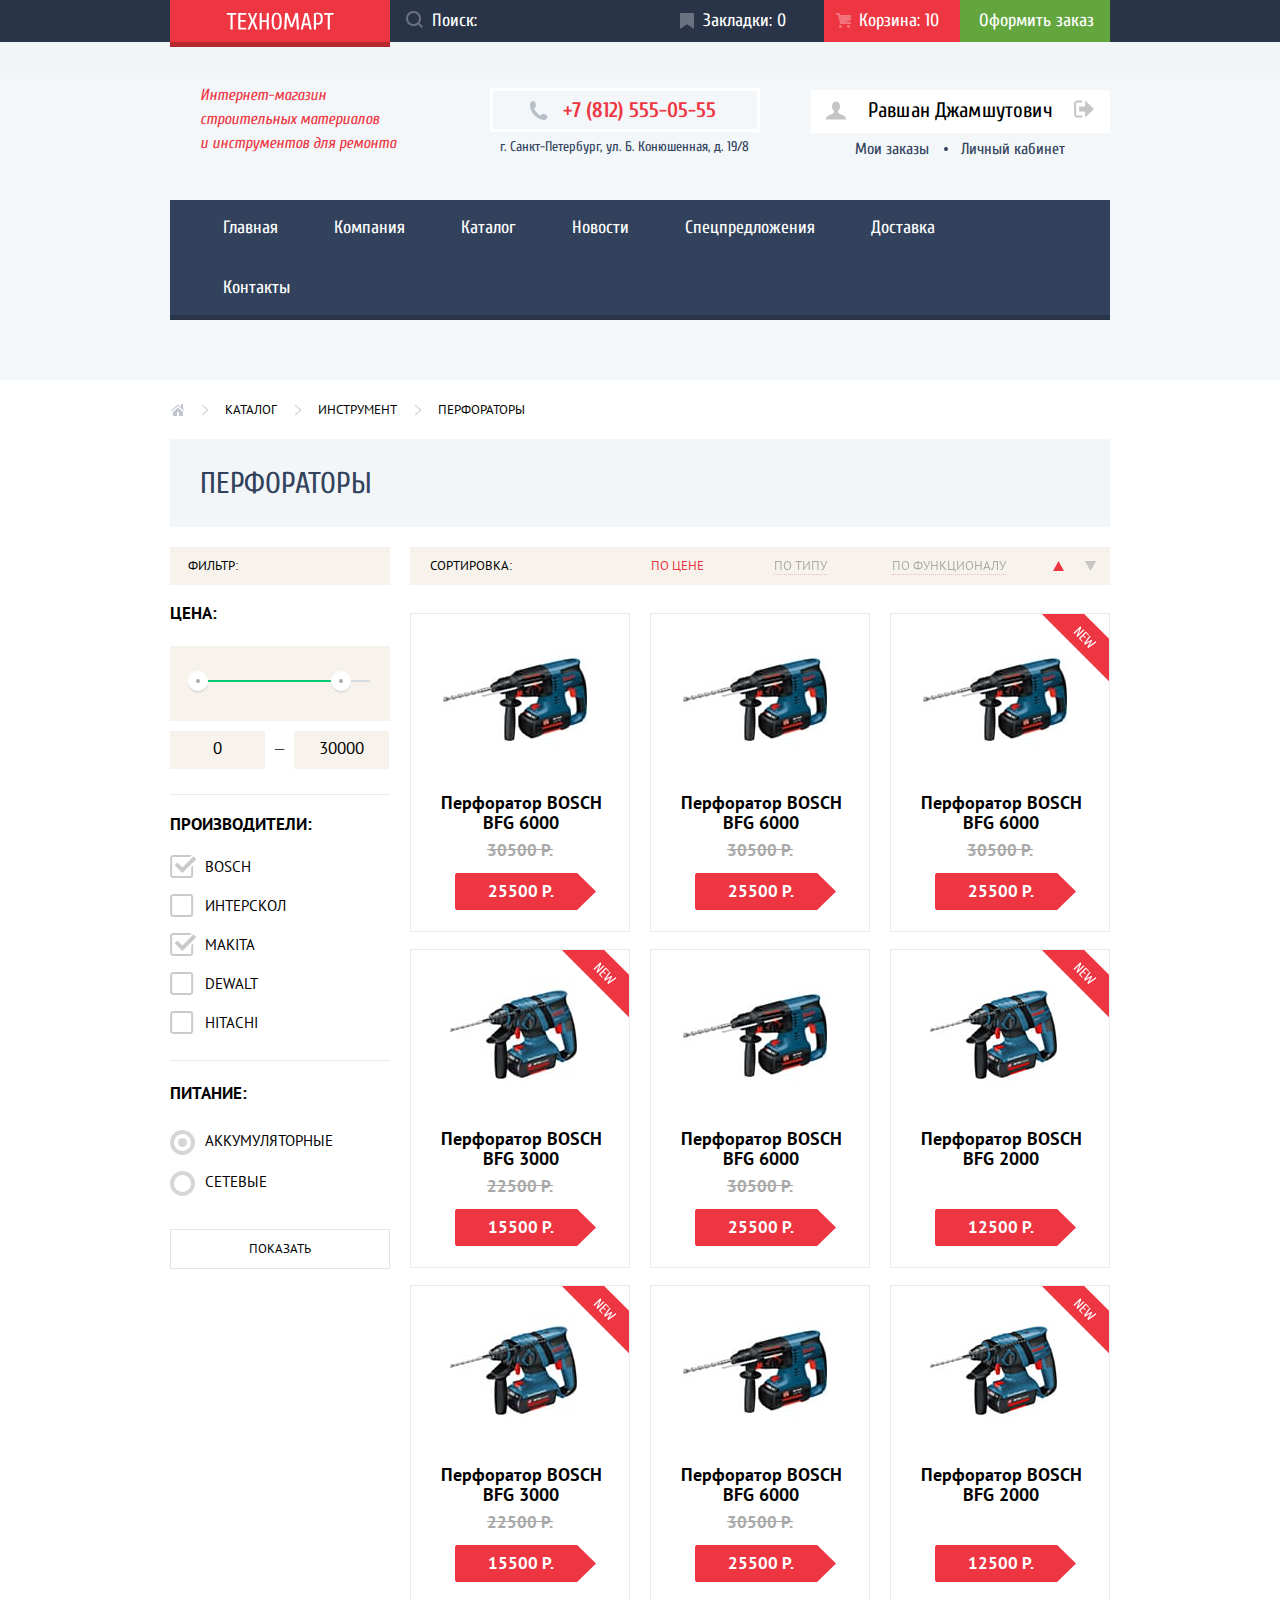
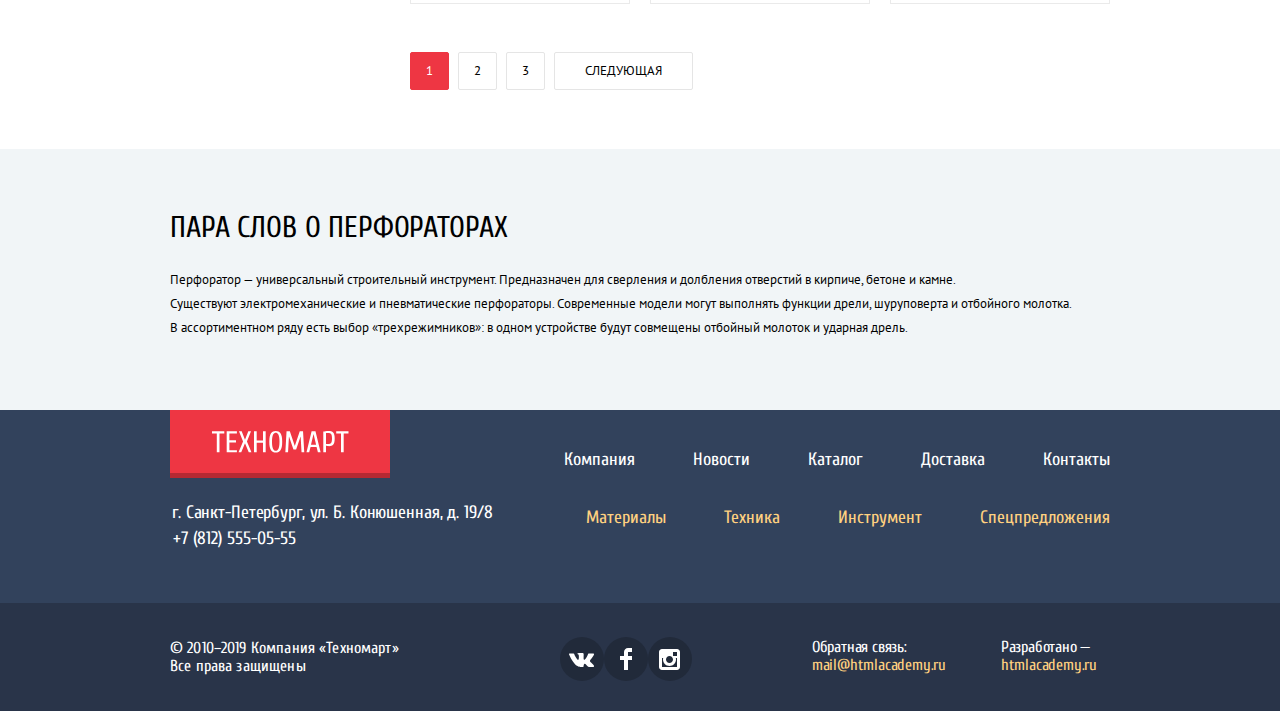
==== commit abb261b1: "Устранение замечаний" ====
--- a/catalog.html
+++ b/catalog.html
@@ -384,5 +384,6 @@
     <a class="button-link" href="#">Оформить заказ</a>
     <a class="continue-buy" href="#">Продолжить покупки</a>
   </section>
+  <script src="js/script.min.js"></script>
 </body>
 </html>
--- a/css/style.min.css
+++ b/css/style.min.css
@@ -1 +1 @@
-@-webkit-keyframes bounce{0%{-webkit-transform:translate(-50%,-2000px);transform:translate(-50%,-2000px)}70%{-webkit-transform:translate(-50%,-20%);transform:translate(-50%,-20%)}90%{-webkit-transform:translate(-50%,-45%);transform:translate(-50%,-45%)}to{-webkit-transform:translate(-50%,-50%);transform:translate(-50%,-50%)}}@keyframes bounce{0%{-webkit-transform:translate(-50%,-2000px);transform:translate(-50%,-2000px)}70%{-webkit-transform:translate(-50%,-20%);transform:translate(-50%,-20%)}90%{-webkit-transform:translate(-50%,-45%);transform:translate(-50%,-45%)}to{-webkit-transform:translate(-50%,-50%);transform:translate(-50%,-50%)}}@-webkit-keyframes shake{0%,to{-webkit-transform:translate(-50%,-50%);transform:translate(-50%,-50%)}10%,30%,50%,70%,90%{-webkit-transform:translate(-52%,-50%);transform:translate(-52%,-50%)}20%,40%,60%,80%{-webkit-transform:translate(-48%,-50%);transform:translate(-48%,-50%)}}@keyframes shake{0%,to{-webkit-transform:translate(-50%,-50%);transform:translate(-50%,-50%)}10%,30%,50%,70%,90%{-webkit-transform:translate(-52%,-50%);transform:translate(-52%,-50%)}20%,40%,60%,80%{-webkit-transform:translate(-48%,-50%);transform:translate(-48%,-50%)}}:root{--basik-yellow:#ffbf47;--basik-light-yellow:#ffd180;--basik-extra-yellow:#ffc047;--basik-red:#ee3643;--basik-dark-red:#ba2732;--basik-special-red:#ca2c37;--basik-backgraund-red:#b52830;--basik-backgraund-medium-red:#8d1e26;--basik-green:#63a63e;--basik-light-green:#8ed78f;--basik-dark-green:#518534;--basik-inner-green:#367315;--basik-special-green:#5fbb2d;--basik-full-tru-green:#00ca74;--basik-ligth-blue:#3bbce3;--basik-purpur:#dc91d8;--basik-extra-gray:#293449;--basik-dark-blue:#212a3a;--basik-extra-black:#161d29;--basik-super-extra-dark:#1d2739;--basik-dark-gray:#32425c;--basik-special-gray:#3d546f;--basik-black:#000000;--basik-tru-dark:#444444;--basik-full-tru-dark:#d7dcde;--basik-dim-gray:#a9a9a9;--basik-white:#ffffff;--basik-gray:#b7bfc8;--basik-light-gray:#f1f5f7;--basik-tru-gray:#c5c5c5;--basik-super-gray:#b5b5b5;--basik-disabled-gray:#e9e9e9;--basik-light-white:#ababab;--basik-shadow-white:#e0ddd9;--basik-backgraund-gray:#e5e5e5;--basik-soft-gray:#c1c6ce;--basik-form-gray:#f4f4f4;--basik-softdim-gray:#eaeaea;--basik-light-dark:#f2f6f8;--basik-lightdim-gray:#f3f7f9;--basik-sand-yellow:#f7f3ec;--basik-neitral:#f9f5f0;--basik-transparent-black:rgba(0, 0, 0, 0.0001);--basik-transparent-white:rgba(255, 255, 255, 0.3);--basik-transparent-gray-white:rgba(255, 255, 255, 0.5);--basik-transparent-gray:rgba(197, 197, 197, 0.3);--basik-transparent-dimgray:rgba(169, 169, 169, 0.3);--basik-shadow-black:rgba(0, 0, 0, 0.24);--basik-shadow-gray:rgba(0, 0, 0, 0.15)}.page-body{display:-ms-grid;display:grid;-ms-grid-rows:-webkit-min-content 1fr -webkit-min-content;-ms-grid-rows:min-content 1fr min-content;grid-template-rows:-webkit-min-content 1fr -webkit-min-content;grid-template-rows:min-content 1fr min-content;-ms-flex-line-pack:start;align-content:start;min-width:960px;min-height:100%;color:var(--basik-white);background-color:var(--basik-white);font-family:"Cuprum",Arial,sans-serif;font-size:18px;line-height:24px;font-weight:400}a{text-decoration:none}img{max-width:100%;height:auto}.clear-list{list-style-type:none;margin:0;padding:0}.visually-hidden{position:absolute;width:1px;height:1px;margin:-1px;border:0;padding:0;white-space:nowrap;-webkit-clip-path:inset(100%);clip-path:inset(100%);clip:rect(0 0 0 0);overflow:hidden}.new:after{content:"";position:absolute;top:0;right:0;background:url(../img/new.svg) no-repeat;width:70px;height:70px}.button-link{background-color:var(--basik-red);color:var(--basik-white);font-size:14px;line-height:18px;text-align:center;text-transform:uppercase;padding:10px 20px}.button-link:focus,.button-link:hover{background-color:var(--basik-special-red)}.button-link:active{background-color:var(--basik-dark-red)}.container{width:940px;margin:0 auto;padding:0 10px}.page{height:100%}.top-menu{background-color:var(--basik-extra-gray);margin-bottom:39px}.top-menu-catalog{margin-bottom:37px}.container-top-menu{display:-webkit-box;display:-ms-flexbox;display:flex;-webkit-box-pack:justify;-ms-flex-pack:justify;justify-content:space-between;-ms-flex-wrap:wrap;flex-wrap:wrap}.catalog-header,.main-header{background-color:var(--basik-light-gray);margin-bottom:59px}.catalog-header{margin-bottom:0}.logo{display:-webkit-box;display:-ms-flexbox;display:flex;-webkit-box-pack:center;-ms-flex-pack:center;justify-content:center;width:220px;background-color:var(--basik-red);-webkit-box-shadow:0 5px var(--basik-backgraund-red);box-shadow:0 5px var(--basik-backgraund-red);padding:12px 0}.logo img{width:108px;height:18px}.logo:active,.logo:focus{background-color:var(--basik-dark-red);-webkit-box-shadow:0 5px 0 var(--basik-backgraund-medium-red);box-shadow:0 5px 0 var(--basik-backgraund-medium-red)}.search{display:-webkit-box;display:-ms-flexbox;display:flex;-webkit-box-flex:1;-ms-flex-positive:1;flex-grow:1;position:relative}.search label{opacity:.3}.search-icon{position:absolute;top:11px;left:16px;opacity:.3}.search:hover .search-icon{opacity:1}.search-input:focus~.search-icon{fill:var(--basik-red);opacity:1}.search-input{width:100%;background-color:var(--basik-extra-gray);color:var(--basik-white);border:0;font-family:inherit;font-size:18px;line-height:24px;font-weight:400;padding:0 10px 0 42px}.search-input::-webkit-input-placeholder{color:var(--basik-white);font-family:inherit;font-size:18px;line-height:24px;font-weight:400}.search-input::-moz-placeholder{color:var(--basik-white);font-family:inherit;font-size:18px;line-height:24px;font-weight:400}.search-input:-ms-input-placeholder{color:var(--basik-white);font-family:inherit;font-size:18px;line-height:24px;font-weight:400}.search-input::-ms-input-placeholder{color:var(--basik-white);font-family:inherit;font-size:18px;line-height:24px;font-weight:400}.search-input::placeholder{color:var(--basik-white);font-family:inherit;font-size:18px;line-height:24px;font-weight:400}.header-bookmark,.header-cart,.header-order{text-align:center;position:relative;padding:9px;color:var(--basik-white)}.header-bookmark:before,.header-cart:before{opacity:.3;position:absolute}.header-bookmark:before{content:url(../img/icons/icon-bookmark.svg);top:12px;left:20px}.header-cart:before{content:url(../img/icons/icon-cart.svg);top:11px;left:12px}.header-bookmark:focus:before,.header-bookmark:hover:before,.header-cart:focus:before,.header-cart:hover:before{opacity:1}.header-bookmark{margin-left:auto;padding-left:43px;padding-right:38px}.header-cart{padding-left:35px;padding-right:21px}.full-bookmark,.full-cart{background-color:var(--basik-red)}.header-bookmark:active,.header-cart:active{background-color:var(--basik-extra-black);color:var(--basik-transparent-gray-white)}.header-order{padding-left:19px;padding-right:16px;background-color:var(--basik-green)}.header-order:focus,.header-order:hover{background-color:var(--basik-special-green)}.header-order:active{color:var(--basik-transparent-gray-white)}.search-input:focus{border:0;outline:0;color:var(--basik-black);background-color:var(--basik-white)}.top-menu-index .header-bookmark{padding-left:37px;padding-right:44px}.top-menu-index .header-bookmark:before{left:15px}.top-menu-index .header-cart{padding-left:30px;padding-right:27px}.top-menu-index .header-cart:before{left:8px}.container-header-info{display:-webkit-box;display:-ms-flexbox;display:flex;-webkit-box-pack:justify;-ms-flex-pack:justify;justify-content:space-between;-ms-flex-wrap:wrap;flex-wrap:wrap;-webkit-box-align:center;-ms-flex-align:center;align-items:center}.header-info{background-color:var(--basik-lightdim-gray);padding-bottom:60px}.title{width:221px;color:var(--basik-red);font-style:italic;font-size:16px;line-height:24px;font-weight:400;margin:0 0 0 30px}.catalog-header-info .title{margin-right:17px}.header-contacts{width:270px;margin-top:7px}.catalog-header-info .header-contacts{margin-top:9px}.header-contacts-phone{display:block;color:var(--basik-red);border:3px solid var(--basik-white);font-size:21px;line-height:38px;font-weight:700;text-align:center;background-image:url(../img/icons/tel.svg);background-repeat:no-repeat;background-position:36px 10px;padding-left:30px;margin-bottom:3px}.header-contacts address{color:var(--basik-dark-gray);font-size:14px;font-style:normal;text-align:center}.user,.user-catalog-page{-ms-flex-wrap:wrap;flex-wrap:wrap}.user{display:-webkit-box;display:-ms-flexbox;display:flex;-webkit-box-pack:justify;-ms-flex-pack:justify;justify-content:space-between;text-align:center;font-size:21px;line-height:21px;position:relative;margin-bottom:20px}.user .user-login,.user .user-registration{color:var(--basik-black);background-color:var(--basik-white);padding:12px 24px}.user-catalog-page{width:299px;margin:9px 0 0}.user-cabinet,.user-inner{display:-webkit-box;display:-ms-flexbox;display:flex;-webkit-box-align:center;-ms-flex-align:center;align-items:center;width:100%}.user-inner{background:var(--basik-white);margin-bottom:7px}.user-cabinet a{padding:0 24px}.user-login-icon{position:absolute;top:13px;left:20px}.user .user-login{padding-left:45px;padding-right:28px;margin-right:10px}.user-cabinet a:focus,.user-cabinet a:hover,.user-login:focus,.user-login:hover,.user-registration:focus,.user-registration:hover{color:var(--basik-red);outline:0}.user-cabinet a:active,.user-fullname:active,.user-login:active,.user-registration:active{color:var(--basik-tru-gray)}.user-exit:focus .icon-exit,.user-exit:hover .icon-exit,.user-fullname:focus .icon-fullname,.user-fullname:hover .icon-fullname,.user-login:focus .user-login-icon,.user-login:hover .user-login-icon{fill:var(--basik-special-gray)}.user-exit:active .icon-exit,.user-fullname:active .icon-fullname,.user-login:active .user-login-icon{fill:var(--basik-tru-gray)}.user-fullname{display:block;position:relative;padding:10px 21px 12px 57px;color:var(--basik-black);letter-spacing:.15px}.user-exit:focus,.user-fullname:focus{outline:0}.icon-fullname{position:absolute;top:26%;left:15px}.user .personal-account,.user .user-order{background-color:var(--basik-lightdim-gray);color:var(--basik-dark-gray);font-size:16px;line-height:18px;padding:0}.point{width:4px;height:4px;border-radius:50%;background:var(--basik-dark-gray);line-height:25px;-ms-flex-item-align:center;-ms-grid-row-align:center;align-self:center}.user-order{margin:0 15px 0 44px}.personal-account{margin-left:13px}.site-navigation{display:-webkit-box;display:-ms-flexbox;display:flex;-ms-flex-wrap:wrap;flex-wrap:wrap;background-color:var(--basik-dark-gray);-webkit-box-shadow:inset 0 -5px 0 var(--basik-extra-gray);box-shadow:inset 0 -5px 0 var(--basik-extra-gray);padding:0 25px}.main-navigation{width:100%;margin-top:41px}.main-navigation a:focus,.main-navigation a:hover{background-color:var(--basik-extra-gray);outline:0}.main-navigation a:active{background-color:var(--basik-super-extra-dark);color:var(--basik-transparent-gray-white);font-weight:400;-webkit-box-shadow:inset 0 -5px 0 var(--basik-extra-gray);box-shadow:inset 0 -5px 0 var(--basik-extra-gray)}.site-navigation a{display:block;padding:16px 28px 20px;color:var(--basik-white)}.page-main{padding-bottom:69px}.container-page-main{margin-bottom:70px}.products{margin-bottom:60px}.products-list{display:-ms-grid;display:grid;-ms-grid-columns:1fr 20px 1fr 20px 1fr;grid-template-columns:1fr 1fr 1fr;gap:20px}.products-item h3{font-size:24px;line-height:30px;font-weight:700;margin:0 0 13px;padding-right:100px}.products-item{position:relative;padding:21px 0 21px 23px;background-repeat:no-repeat}.products-link{width:135px;display:block;background-color:var(--basik-transparent-white);color:var(--basik-white);font-size:14px;line-height:18px;text-align:center;text-transform:uppercase;padding:10px 0}.products-link:focus,.products-link:hover{background-color:var(--basik-transparent-gray)}.products-link:active{background-color:var(--basik-transparent-dimgray)}.product-item-material{background-image:url(../img/icons/icon-material.svg);background-color:var(--basik-yellow);background-position:83% 54%}.product-item-instrument{background-image:url(../img/icons/icon-instrument.svg);background-color:var(--basik-ligth-blue);background-position:86% 55%}.product-item-technics{background-image:url(../img/icons/icon-technika.svg);background-color:var(--basik-purpur);background-position:86% center}.slider{-ms-grid-column:1;-ms-grid-column-span:2;grid-column:1/3;-ms-grid-row:2;-ms-grid-row-span:2;grid-row:2/4}.slider-product-item{display:none;background:url(../img/shadow-slider.png) no-repeat;padding:23px 20px 27px 24px;position:relative}.slider-product-item img{position:absolute;left:0;top:0;z-index:-1;width:100%;height:100%;-o-object-fit:contain;object-fit:contain;background-color:var(--basik-lightdim-gray)}.active-products-item,.slider-link{display:block}.slider-product-item h3{font-size:36px;line-height:36px;font-weight:700;text-transform:uppercase;margin:0 0 5px}.slider-product-item p{margin:0 0 113px}.slider-link{width:152px}.arrow{background-image:url(../img/icons/arrow-left.svg);background-color:var(--basik-transparent-black);background-repeat:no-repeat;position:absolute;cursor:pointer;border:0;width:22px;height:40px;top:46%}.arrow:focus,.arrow:hover{background-color:var(--basik-shadow-gray);-webkit-box-shadow:0 0 5px 5px var(--basik-shadow-black);box-shadow:0 0 5px 5px var(--basik-shadow-black);outline:0}.arrow:active{background-color:var(--basik-shadow-black);-webkit-box-shadow:0 0 5px 5px var(--basik-shadow-black);box-shadow:0 0 5px 5px var(--basik-shadow-black);opacity:.5}.arrow-left{left:24px}.arrow-right{-webkit-transform:rotate(180deg);-ms-transform:rotate(180deg);transform:rotate(180deg);right:20px}.slider-dots{display:-webkit-box;display:-ms-flexbox;display:flex;-webkit-box-pack:justify;-ms-flex-pack:justify;justify-content:space-between;width:30px;text-align:center;position:absolute;bottom:36px;left:295px}.dots{width:10px;height:10px;border-radius:50%;padding:0;cursor:pointer}.dots:focus,.dots:hover{-webkit-box-shadow:0 0 5px 4px var(--basik-black);box-shadow:0 0 5px 4px var(--basik-black);outline:0}.dots:active{opacity:.5}.no-active-dots{background-color:var(--basik-white);border:0}.active-dots{background:var(--basik-red);position:relative;border:2px solid var(--basik-white)}.products-item-discounts{background-image:url(../img/icons/icon-skidka.svg);background-color:var(--basik-light-green);background-position:81% 51%}.products-item-delivery h3,.products-item-discounts h3{margin-bottom:12px}.products-item-delivery{background-image:url(../img/icons/icon-dostavka.svg);background-color:var(--basik-extra-yellow);background-position:86% 54%}.background-style{display:-webkit-box;display:-ms-flexbox;display:flex;-webkit-box-pack:justify;-ms-flex-pack:justify;justify-content:space-between;background-color:var(--basik-neitral);-webkit-box-align:center;-ms-flex-align:center;align-items:center;padding:25px 14px 25px 27px;margin-bottom:20px}.background-style .button-link{padding:9px 25px 10px}.background-style h2{color:var(--basik-dark-gray);font-size:30px;line-height:30px;font-weight:400;text-transform:uppercase;margin:0}.card-list{display:-ms-grid;display:grid;gap:20px}.popular-list-card{-ms-grid-columns:1fr 1fr 1fr 1fr;grid-template-columns:1fr 1fr 1fr 1fr;margin-bottom:70px}.product-card{width:220px;background-color:var(--basik-white);border:1px solid var(--basik-softdim-gray);-webkit-box-sizing:border-box;box-sizing:border-box;text-align:center;font-family:"PT Sans",Arial,sans-serif;font-size:17px;line-height:18px;font-weight:700;padding:0 15px 21px;position:relative}.product-card-image{height:170px;position:relative;margin-bottom:9px;overflow:hidden}.product-card-image img{position:absolute;top:50%;left:50%;-webkit-transform:translate(-50%,-50%);-ms-transform:translate(-50%,-50%);transform:translate(-50%,-50%);-o-object-fit:contain;object-fit:contain}.product-card-buttons{padding:39px 0 46px}.bosch-bfg-9000 img{padding-top:5px}.bosch-bfg-9000 .product-card-price{margin-left:26px}.bosch-bfg-2000 img,.bosch-bfg-3000 img{padding-right:13px}.bosch-bfg-6000 img{padding-right:10px;padding-top:2px}.product-card del{display:block;color:var(--basik-dim-gray);margin-bottom:14px}.product-card-link{width:190px;display:block;font-size:18px;line-height:20px;color:var(--basik-black);margin-bottom:8px}.product-card-link:focus,.product-card-link:hover{outline:0;opacity:.5}.product-card-price{display:block;color:var(--basik-white);width:141px;background:url(../img/icons/red-button.svg) no-repeat 5px;margin-left:24px;padding:9px 5px 10px 0}.product-card-price:focus,.product-card-price:hover{background:url(../img/icons/red-button-dark.svg) no-repeat 5px;outline:0}.product-card-price:active{opacity:.8}.button-buy{color:var(--basik-white)}.button-bookmark,.button-buy{font-family:"Cuprum",Arial,sans-serif;font-size:14px;line-height:18px;font-weight:400;text-transform:uppercase;border:0;outline:0;cursor:pointer}.button-buy{background-image:url(../img/icons/icon-cart.svg);background-color:var(--basik-green);background-position:29px 11px;background-repeat:no-repeat;border-radius:2px;-webkit-box-shadow:inset 0 -3px 0 var(--basik-inner-green);box-shadow:inset 0 -3px 0 var(--basik-inner-green);padding:10px 38px 10px 55px;margin:0 2px 10px 0}.button-bookmark{background:var(--basik-white);padding:7px 30px;margin-bottom:10px;color:var(--basik-dark-gray);border:3px solid var(--basik-green)}.button-buy:focus,.button-buy:hover{background-color:var(--basik-special-green)}.button-buy:active{background-color:var(--basik-dark-green)}.button-bookmark:focus,.button-bookmark:hover{color:var(--basik-dark-gray);border:3px solid var(--basik-dark-gray)}.button-bookmark:active{opacity:.5}.product-card-buttons,.product-card:focus-within .product-card-image,.product-card:hover .product-card-image{position:absolute;clip:rect(0 0 0 0);width:1px;margin:-1px}.product-card:focus-within .product-card-buttons,.product-card:hover .product-card-buttons{width:100%;opacity:1;clip:auto;position:static}.product-card:focus-within,.product-card:hover{-webkit-box-shadow:0 4px 20px var(--basik-shadow-gray);box-shadow:0 4px 20px var(--basik-shadow-gray)}.popular-manufactures .background-style{padding:26px 20px 26px 28px;margin-bottom:19px}.popular-manufactures .button-link{padding:10px 38px}.popular-manufactures-list{background:var(--basik-white);display:-ms-grid;display:grid;-ms-grid-columns:1fr 20px 1fr 20px 1fr 20px 1fr;grid-template-columns:1fr 1fr 1fr 1fr;gap:20px}.popular-manufactures-item a{display:block;position:relative;width:220px;height:145px;border:1px solid var(--basik-softdim-gray);-webkit-box-sizing:border-box;box-sizing:border-box;overflow:hidden}.popular-manufactures-item img{position:absolute;top:50%;left:50%;-webkit-transform:translate(-50%,-50%);-ms-transform:translate(-50%,-50%);transform:translate(-50%,-50%);-o-object-fit:contain;object-fit:contain}.manufacture-dewalt img,.manufacture-makita img{top:48%}.popular-manufactures-item:hover{-webkit-box-shadow:0 4px 20px 0 var(--basik-shadow-gray);box-shadow:0 4px 20px 0 var(--basik-shadow-gray)}.popular-manufactures-item:active{opacity:.5}.container-service{width:950px;padding-left:20px}.service{color:var(--basik-black);background-color:var(--basik-light-gray);padding-top:64px}.service h2,.slider-item h3{font-size:30px;line-height:30px;font-weight:400;text-transform:uppercase;margin:0}.service h2{margin-bottom:24px}.slider-item h3{margin-bottom:28px}.service-text{margin:0 0 60px;text-align:justify}.service-item-text,.service-text{font-family:"PT Sans",Arial,sans-serif;font-size:13px;line-height:25px;font-weight:400}.service-item-text{margin:0;width:400px}.service-slider{display:-webkit-box;display:-ms-flexbox;display:flex}.service-button{display:block;width:240px;color:var(--basik-white);background-color:var(--basik-dark-gray);font-size:21px;line-height:30px;font-weight:700;text-align:left;border:3px solid var(--basik-transparent-black);-webkit-box-sizing:border-box;box-sizing:border-box;padding:13px 0 13px 19px}.service-slider-buttons{margin:10px 80px 0 0;position:relative}.service-slider-buttons:after{content:"";background-image:url(../img/shadow-service.png);width:10px;height:279px;display:block;position:absolute;bottom:50px;right:1px}.no-active-service-button:focus,.no-active-service-button:hover{background-color:var(--basik-extra-gray)}.active-service-button{color:var(--basik-dark-gray);background-color:var(--basik-white)}.active-service-button:active,.top-footer-navigation a{color:var(--basik-white)}.service-button:focus{outline:0;border:3px solid var(--basik-extra-black)}.service-button:active{background-color:var(--basik-extra-black)}.service-item-text,.slider-item h3{color:var(--basik-dark-gray)}.slider-item{display:none;width:619px;-webkit-box-flex:1;-ms-flex-positive:1;flex-grow:1;background-repeat:no-repeat;background-color:var(--basik-light-gray)}.active-slider{display:block}.slider-item-delivery{background-image:url(../img/dostavka-service.png);background-position:150px 29px;padding-top:10px;padding-bottom:131px}.slider-item-guarantee{background-image:url(../img/garantii-service.png);background-position:239px 6px;padding-top:8px;padding-bottom:110px}.slider-item-guarantee h3{margin:0 0 23px}.slider-item-credit{background-image:url(../img/credit-service.png);background-position:165px 7px;padding-top:10px;padding-bottom:124px}.slider-item-credit h3,.slider-item-delivery h3{margin-bottom:29px;line-height:26px}.slider-item-credit .service-item-text{margin-bottom:33px}.slider-item-credit .button-link{padding:10px 45px}.index-information{display:-webkit-box;display:-ms-flexbox;display:flex;-webkit-box-pack:justify;-ms-flex-pack:justify;justify-content:space-between;padding-top:69px}.information,.information-contacts{background-color:var(--basik-white);color:var(--basik-black)}.information h2,.information-contacts h2{color:var(--basik-black);font-size:30px;line-height:30px;font-weight:400;text-transform:uppercase;margin-top:0;margin-bottom:23px;letter-spacing:-.1px}.information p,.information-contacts p{font-family:"PT Sans",Arial,sans-serif;font-size:13px;line-height:24px;font-weight:400;margin:0}.information p{margin-bottom:25px}.information .information-text{margin-bottom:3px;line-height:25px}.information-delivery-list{padding-left:37px;margin-bottom:24px}.information-delivery-list li{margin-bottom:12px;position:relative}.information-delivery-list li:before{content:"";background-image:url(../img/icons/red-line-slider.svg);position:absolute;width:25px;height:2px;top:10px;left:-37px}.information-delivery-list li:last-child{margin:0}.button-link-company{padding:10px 41px}.information{width:620px}.information-contacts p{margin-bottom:33px}.contacts-small-map{display:block;margin-bottom:18px}.button-link-form{display:block}.main-footer{background-color:var(--basik-dark-gray)}.footer-logo{padding:20px 0 25px;margin-bottom:23px;-webkit-box-shadow:inset 0 -5px 0 var(--basik-shadow-black);box-shadow:inset 0 -5px 0 var(--basik-shadow-black)}.footer-logo img{width:138px;height:23px}.footer-contacts,.footer-contacts ul{display:-webkit-box;display:-ms-flexbox;display:flex;-ms-flex-wrap:wrap;flex-wrap:wrap}.footer-contacts{-webkit-box-pack:justify;-ms-flex-pack:justify;justify-content:space-between;margin-bottom:52px}.footer-contacts-phone{color:var(--basik-white);margin-left:3px}.footer-contacts-info address{font-style:normal;letter-spacing:-.12px;padding-left:2px;margin-bottom:2px}.footer-contacts ul{-webkit-box-pack:center;-ms-flex-pack:center;justify-content:center}.footer-navigation{width:615px}.footer-navigation li{margin-right:58px}.footer-navigation li:last-child{margin-right:0}.top-footer-navigation{margin:38px 0 34px;padding-left:68px}.bottom-footer-navigation{padding-left:90px}.footer-navigation a:focus,.footer-navigation a:hover,.footer-social a:focus,.footer-social a:hover{text-decoration:underline;outline:0}.footer-navigation a:active{opacity:.5;text-decoration:none}.bottom-footer-navigation a,.footer-copyright a,.footer-email a{color:var(--basik-light-yellow)}.footer-social{background-color:var(--basik-extra-gray)}.container-footer-social,.footer-social-list{display:-webkit-box;display:-ms-flexbox;display:flex}.container-footer-social{-ms-flex-wrap:wrap;flex-wrap:wrap;padding:33px 0 30px}.footer-social-list{margin:0 120px 0 161px;padding-top:1px}.footer-social p{font-size:16px;line-height:18px;letter-spacing:-.2px}.footer-social .copyright{letter-spacing:.15px;padding-top:3px;margin:0}.footer-social a:hover{text-decoration:underline}.footer-copyright a:active,.footer-email a:active{color:var(--basik-red);text-decoration:none}.social-button{display:block;width:44px;height:44px;background:var(--basik-dark-blue) no-repeat center center;border-radius:22px}.social-button:focus,.social-button:hover{background-color:var(--basik-red);outline:0}.vk{background-image:url(../img/icons/icon-vk.svg)}.facebook{background-image:url(../img/icons/icon-fb.svg)}.instagram{background-image:url(../img/icons/icon-insta.svg)}.footer-email{width:137px;padding-top:2px;margin:0}.footer-copyright{margin:0 auto 0 52px;width:98px;padding-top:2px}.modal{background-image:-o-linear-gradient(top,var(--basik-white),var(--basik-white) 74%,var(--basik-form-gray) 74%,var(--basik-form-gray));background-image:-webkit-gradient(linear,left top,left bottom,from(var(--basik-white)),color-stop(74%,var(--basik-white)),color-stop(74%,var(--basik-form-gray)),to(var(--basik-form-gray)));background-image:linear-gradient(to bottom,var(--basik-white),var(--basik-white) 74%,var(--basik-form-gray) 74%,var(--basik-form-gray));border-top:7px solid var(--basik-red)}.modal-form{width:620px}.modal-buy,.modal-form,.modal-map{margin:0 auto;-webkit-box-shadow:0 4px 20px 0 var(--basik-shadow-gray);box-shadow:0 4px 20px 0 var(--basik-shadow-gray);position:fixed;left:50%;top:50%;-webkit-transform:translate(-50%,-50%);-ms-transform:translate(-50%,-50%);transform:translate(-50%,-50%);display:none}.modal-show{display:block;-webkit-animation:bounce .6s;animation:bounce .6s}.modal-error{-webkit-animation:shake .6s;animation:shake .6s}.modal-map{width:943px;height:442px}.map-iframe{border:0}.map-static{position:fixed;left:0;top:0;z-index:-1;width:943px;height:442px;overflow:hidden}.form-user{display:-webkit-box;display:-ms-flexbox;display:flex;-ms-flex-wrap:wrap;flex-wrap:wrap;-webkit-box-pack:justify;-ms-flex-pack:justify;justify-content:space-between;background-image:-o-linear-gradient(bottom top,var(--basik-white),var(--basik-red));background-image:-webkit-gradient(linear,top bottom,from(var(--basik-white)),to(var(--basik-red)));background-image:linear-gradient(to top bottom,var(--basik-white),var(--basik-red));margin:40px auto 0;width:460px;position:relative}.form-user input{height:38px}.form-user input,.form-user textarea{border:2px solid var(--basik-tru-gray);border-radius:2px;font-family:"PT Sans",Arial,sans-serif;font-weight:400;font-size:13px;line-height:24px;color:var(--basik-dim-gray);padding:0 0 0 10px;width:100%;-webkit-box-sizing:border-box;box-sizing:border-box;margin-top:10px}.form-user label{color:var(--basik-black);width:220px;margin-bottom:14px}.form-user .letter{width:460px;margin-bottom:47px}.letter textarea{height:114px;padding-top:5px;resize:none}.button-submit{border:0;outline:0;cursor:pointer;margin:20px 0 37px;-webkit-box-flex:1;-ms-flex-positive:1;flex-grow:1}.button-close-form{background:url(../img/icons/icon-close.svg) no-repeat;position:absolute;top:14px;right:11px;width:21px;height:21px;border:0;cursor:pointer}.button-close-map{top:10px}.button-close-buy{top:11px}.modal-buy,.modal-buy p{font-family:"Cuprum",Arial,sans-serif}.modal-buy{width:620px;padding:46px 0 47px;background-image:-o-linear-gradient(top,var(--basik-white),var(--basik-white) 59%,var(--basik-form-gray) 59%,var(--basik-form-gray));background-image:-webkit-gradient(linear,left top,left bottom,from(var(--basik-white)),color-stop(59%,var(--basik-white)),color-stop(59%,var(--basik-form-gray)),to(var(--basik-form-gray)));background-image:linear-gradient(to bottom,var(--basik-white),var(--basik-white) 59%,var(--basik-form-gray) 59%,var(--basik-form-gray))}.modal-buy p{font-weight:700;font-size:24px;line-height:30px;padding:20px 0 20px 175px;margin-bottom:90px;margin-top:0;background:var(--basik-transparent-black) url(../img/icons/icon-mark.svg) no-repeat 81px center}.modal-buy .button-link{margin-left:114px;margin-right:5px;padding:10px 46px 10px 47px}.continue-buy{font-weight:400;font-size:14px;line-height:18px;color:var(--basik-black);background-color:var(--basik-white);padding:10px 32px;text-transform:uppercase}.main-part-catalog{display:-webkit-box;display:-ms-flexbox;display:flex;-webkit-box-pack:justify;-ms-flex-pack:justify;justify-content:space-between;padding-bottom:50px}.page-catalog{padding-top:21px}.breadcrumbs{display:-webkit-box;display:-ms-flexbox;display:flex;-ms-flex-wrap:wrap;flex-wrap:wrap;font-family:"PT Sans",Arial,sans-serif;font-size:13px;line-height:18px;text-transform:uppercase;padding-left:0;margin:0 0 16px}.breadcrumbs a,.modal-buy p{color:var(--basik-black)}.breadcrumbs a:focus{outline:0;border-bottom:1px solid var(--basik-red)}.breadcrumbs li{margin-right:41px;position:relative}.breadcrumbs li:last-child{margin:0}.link-home{background-image:url(../img/icons/icon-home.svg);background-repeat:no-repeat;background-position:1px 3px;width:14px;height:17px;display:inline-block;-webkit-box-sizing:border-box;box-sizing:border-box}.breadcrumbs li:before{content:"";background-image:url(../img/icons/icon-right-small.svg);background-repeat:no-repeat;width:10px;height:12px;position:absolute;left:-24px;top:3px}.breadcrumbs li:first-child:before{display:none}.subtitle{color:var(--basik-dark-gray);background-color:var(--basik-light-dark);font-size:30px;line-height:30px;font-weight:400;text-transform:uppercase;letter-spacing:-.25px;padding:30px 30px 28px;margin:0 0 20px}.form-filters{width:220px}.filters,.filters h3{font-size:13px;font-weight:400}.filters{color:var(--basik-black);font-family:"PT Sans",Arial,sans-serif;line-height:18px;text-transform:uppercase;margin-right:20px}.filters h3{width:200px;background-color:var(--basik-sand-yellow);padding:10px 2px 10px 18px;margin-top:0}.filters-options{width:220px;font-size:17px;line-height:30px;font-weight:700}.filters-options-price{margin-bottom:12px}.container-range{width:100%}.range-filter{height:41px;background-color:var(--basik-sand-yellow);padding:34px 20px 0;position:relative;margin-bottom:10px}.range-filter .scale{background-color:var(--basik-full-tru-dark);height:2px}.scale .bar{background-color:var(--basik-full-tru-green);height:2px}.toggle{width:4px;height:4px;padding:0;border:8px solid var(--basik-white);background-color:var(--basik-light-white);border-radius:50%;position:absolute;top:29px;-webkit-box-shadow:0 2px 1px 0 var(--basik-shadow-white);box-shadow:0 2px 1px 0 var(--basik-shadow-white);cursor:pointer}.toggle:focus{outline:0;border:8px solid var(--basik-dim-gray);background-color:var(--basik-white)}.toggle-min{left:20px}.toggle-max{left:100px}.price-controls{display:-webkit-box;display:-ms-flexbox;display:flex;-ms-flex-wrap:wrap;flex-wrap:wrap}.filter-price{border:0;padding:0 0 25px;margin:0}.filter-number{width:95px;height:33px;text-align:center;background-color:var(--basik-sand-yellow);font-size:17px;line-height:18px;border:0;padding:0 0 5px}.dash{width:29px;color:var(--basik-tru-dark);font-size:16px;line-height:35px;text-align:center;margin:0}.filter-number::-webkit-inner-spin-button,.filter-number::-webkit-outer-spin-button{-webkit-appearance:none}.filter-number,.filter-number:focus,.filter-number:hover{-webkit-appearance:none;appearance:none;-moz-appearance:textfield}.filter-manufactures,.filter-power{border:0;padding:0}.filter-manufactures{margin:14px 0 0;padding-bottom:28px}.filter-power{margin-top:17px;margin-left:0;padding-bottom:20px}.filters-options{margin-bottom:18px}.filter-manufactures-list{margin-left:0;padding-left:5px}.filter-power-list{padding:5px 0 18px 3px}.filter-manufactures,.filter-price{border-bottom:1px solid var(--basik-softdim-gray)}.filter-manufactures-item{padding:0 0 20px 30px}.filter-manufactures-item,.filter-power-item{font-size:15px;line-height:19px}.filter-manufactures-item label,.filter-power-item label{position:relative;display:block;cursor:pointer;-webkit-user-select:none;-moz-user-select:none;-ms-user-select:none;user-select:none}.filter-checkbox-label:before{content:"";position:absolute;left:-35px;top:-2px;background-image:url(../img/icons/checkbox-off.svg);background-repeat:no-repeat;width:27px;height:23px;opacity:.7}.filter-checkbox:checked+.filter-checkbox-label:after{content:"";position:absolute;left:-35px;top:-2px;background-image:url(../img/icons/checkbox-on.svg);background-repeat:no-repeat;width:27px;height:23px;opacity:.7}.filter-checkbox:checked+.filter-checkbox-label:before{display:none}.filter-checkbox-label:hover:before,.filter-checkbox:checked:focus+.filter-checkbox-label:after,.filter-checkbox:checked:hover+.filter-checkbox-label:after,.filter-checkbox:focus+.filter-checkbox-label:before{opacity:1}.filter-checkbox:disabled+.filter-checkbox-label{opacity:.2}.filter-checkbox:focus+.filter-checkbox-label,.filter-radio:focus+.filter-radio-label{color:var(--basik-red)}.filter-radio-label:before{content:"";position:absolute;left:-35px;top:-1px;width:17px;height:17px;border-radius:50%;border:4px solid var(--basik-tru-gray);opacity:.7}.filter-radio:checked+.filter-radio-label:after{content:"";left:-27px;top:7px;width:9px;height:9px;border-radius:50%;background-color:var(--basik-tru-gray);position:absolute;opacity:.7}.filter-radio-label:hover:before,.filter-radio:focus+.filter-radio-label:before{border:4px solid var(--basik-super-gray)}.filter-radio:checked:hover+.filter-radio-label:after .filter-radio:checked:focus+.filter-radio-label:before{background-color:var(--basik-super-gray)}.filter-radio:disabled+.filter-radio-label:before{border:4px solid var(--basik-disabled-gray)}.filter-radio:disabled+.filter-radio-label{color:var(--basik-disabled-gray)}.filter-radio:checked:disabled+.filter-radio-label:after{background-color:var(--basik-disabled-gray);color:var(--basik-disabled-gray)}.filter-power-item{padding:0 0 22px 32px}.filter-manufactures-item:last-child,.filter-power-item:last-child{padding-bottom:0}.result-filter{width:100%;border:1px solid var(--basik-backgraund-gray);background-color:var(--basik-white);font-size:13px;line-height:18px;text-align:center;text-transform:uppercase;cursor:pointer;padding:10px 0}.result-filter:focus,.result-filter:hover{border:1px solid var(--basik-tru-gray)}.result-filter:active{border:1px solid var(--basik-black)}.sort,.sort-options{display:-webkit-box;display:-ms-flexbox;display:flex}.sort{-webkit-box-align:center;-ms-flex-align:center;align-items:center;background-color:var(--basik-sand-yellow);margin:0 0 28px}.sort-options{-webkit-box-flex:1;-ms-flex-positive:1;flex-grow:1;-ms-flex-wrap:wrap;flex-wrap:wrap;padding-left:11px}.sort-type{margin:0 65px 0 70px}.sort-function{margin-right:47px}.sort h3{margin:0;padding:10px 10px 10px 20px}.sort-options-item a{color:var(--basik-black);border-bottom:1px dotted var(--basik-red);opacity:.3}.sort-options-item a:focus,.sort-options-item a:hover{outline:0;border-bottom:1px solid var(--basik-red);opacity:1}.sort-item-active a{color:var(--basik-red);border:0;opacity:1}.sort-item-active a:hover{border:0}.icon-sort-down{-webkit-transform:rotate(180deg);-ms-transform:rotate(180deg);transform:rotate(180deg)}.icon-sort-down:hover,.icon-sort-up:hover{fill:var(--basik-black)}.sort-dir-active svg,.sort-dir-active svg:hover{fill:var(--basik-red)}.sort-down,.sort-up{margin-top:1px}.sort-up{margin-right:21px}.catalog-box{margin-bottom:48px}.catalog-list-card{-ms-grid-columns:1fr 1fr 1fr;grid-template-columns:1fr 1fr 1fr;row-gap:17px;margin:0}.link-not-del{margin-bottom:40px}.pagination{display:-webkit-box;display:-ms-flexbox;display:flex;-ms-flex-wrap:wrap;flex-wrap:wrap;font-family:"PT Sans",Arial,sans-serif;font-size:13px;line-height:16px;text-align:center;font-weight:400}.pagination-number{border:1px solid var(--basik-backgraund-gray);padding:10px 0;margin-right:9px;margin-bottom:9px;border-radius:2px}.pagination-number:hover{border:1px solid var(--basik-tru-gray)}.pagination-number:focus-within{border:1px solid var(--basik-black)}.pagination-number a:focus{color:var(--basik-red);outline:0}.pagination-number:active{border:1px solid var(--basik-red)}.pagination-number a{color:var(--basik-black);text-transform:uppercase;padding:10px 15px}.pagination-number-next a{padding:10px 30px}.active-number,.active-number:active,.active-number:hover{border:1px solid var(--basik-red);background-color:var(--basik-red)}.active-number a{color:var(--basik-white)}.information-item-catalog{background-color:var(--basik-light-gray);color:var(--basik-black);padding:64px 0 70px}.information-item-catalog h2{font-family:"Cuprum",Arial,sans-serif;font-size:30px;line-height:30px;font-weight:400;text-transform:uppercase;letter-spacing:-.15px;margin:0 0 25px}.text-product{font-family:"PT Sans",Arial,sans-serif;font-size:13px;line-height:24px;font-weight:400;margin:0}
+@-webkit-keyframes bounce{0%{-webkit-transform:translate(-50%,-2000px);transform:translate(-50%,-2000px)}70%{-webkit-transform:translate(-50%,-20%);transform:translate(-50%,-20%)}90%{-webkit-transform:translate(-50%,-45%);transform:translate(-50%,-45%)}to{-webkit-transform:translate(-50%,-50%);transform:translate(-50%,-50%)}}@keyframes bounce{0%{-webkit-transform:translate(-50%,-2000px);transform:translate(-50%,-2000px)}70%{-webkit-transform:translate(-50%,-20%);transform:translate(-50%,-20%)}90%{-webkit-transform:translate(-50%,-45%);transform:translate(-50%,-45%)}to{-webkit-transform:translate(-50%,-50%);transform:translate(-50%,-50%)}}@-webkit-keyframes shake{0%,to{-webkit-transform:translate(-50%,-50%);transform:translate(-50%,-50%)}10%,30%,50%,70%,90%{-webkit-transform:translate(-52%,-50%);transform:translate(-52%,-50%)}20%,40%,60%,80%{-webkit-transform:translate(-48%,-50%);transform:translate(-48%,-50%)}}@keyframes shake{0%,to{-webkit-transform:translate(-50%,-50%);transform:translate(-50%,-50%)}10%,30%,50%,70%,90%{-webkit-transform:translate(-52%,-50%);transform:translate(-52%,-50%)}20%,40%,60%,80%{-webkit-transform:translate(-48%,-50%);transform:translate(-48%,-50%)}}:root{--basik-yellow:#ffbf47;--basik-light-yellow:#ffd180;--basik-extra-yellow:#ffc047;--basik-red:#ee3643;--basik-dark-red:#ba2732;--basik-special-red:#ca2c37;--basik-backgraund-red:#b52830;--basik-backgraund-medium-red:#8d1e26;--basik-green:#63a63e;--basik-light-green:#8ed78f;--basik-dark-green:#518534;--basik-inner-green:#367315;--basik-special-green:#5fbb2d;--basik-full-tru-green:#00ca74;--basik-ligth-blue:#3bbce3;--basik-purpur:#dc91d8;--basik-extra-gray:#293449;--basik-dark-blue:#212a3a;--basik-extra-black:#161d29;--basik-super-extra-dark:#1d2739;--basik-dark-gray:#32425c;--basik-special-gray:#3d546f;--basik-black:#000000;--basik-tru-dark:#444444;--basik-full-tru-dark:#d7dcde;--basik-dim-gray:#a9a9a9;--basik-white:#ffffff;--basik-gray:#b7bfc8;--basik-light-gray:#f1f5f7;--basik-tru-gray:#c5c5c5;--basik-super-gray:#b5b5b5;--basik-disabled-gray:#e9e9e9;--basik-light-white:#ababab;--basik-shadow-white:#e0ddd9;--basik-backgraund-gray:#e5e5e5;--basik-soft-gray:#c1c6ce;--basik-form-gray:#f4f4f4;--basik-softdim-gray:#eaeaea;--basik-light-dark:#f2f6f8;--basik-lightdim-gray:#f3f7f9;--basik-sand-yellow:#f7f3ec;--basik-neitral:#f9f5f0;--basik-transparent-black:rgba(0, 0, 0, 0.0001);--basik-transparent-white:rgba(255, 255, 255, 0.3);--basik-transparent-gray-white:rgba(255, 255, 255, 0.5);--basik-transparent-gray:rgba(197, 197, 197, 0.3);--basik-transparent-dimgray:rgba(169, 169, 169, 0.3);--basik-shadow-black:rgba(0, 0, 0, 0.24);--basik-shadow-gray:rgba(0, 0, 0, 0.15)}.page-body{display:-ms-grid;display:grid;-ms-grid-rows:-webkit-min-content 1fr -webkit-min-content;-ms-grid-rows:min-content 1fr min-content;grid-template-rows:-webkit-min-content 1fr -webkit-min-content;grid-template-rows:min-content 1fr min-content;-ms-flex-line-pack:start;align-content:start;min-width:960px;min-height:100%;color:var(--basik-white);background-color:var(--basik-white);font-family:"Cuprum",Arial,sans-serif;font-size:18px;line-height:24px;font-weight:400}a{text-decoration:none}img{max-width:100%;height:auto}.clear-list{list-style-type:none;margin:0;padding:0}.visually-hidden{position:absolute;width:1px;height:1px;margin:-1px;border:0;padding:0;white-space:nowrap;-webkit-clip-path:inset(100%);clip-path:inset(100%);clip:rect(0 0 0 0);overflow:hidden}.new:after{content:"";position:absolute;top:0;right:0;background:url(../img/new.svg) no-repeat;width:70px;height:70px}.button-link{background-color:var(--basik-red);color:var(--basik-white);font-size:14px;line-height:18px;text-align:center;text-transform:uppercase;padding:10px 20px}.button-link:focus,.button-link:hover{background-color:var(--basik-special-red)}.button-link:active{background-color:var(--basik-dark-red)}.container{width:940px;margin:0 auto;padding:0 10px}.page{height:100%}.top-menu{background-color:var(--basik-extra-gray);margin-bottom:39px}.top-menu-catalog{margin-bottom:37px}.container-top-menu{display:-webkit-box;display:-ms-flexbox;display:flex;-webkit-box-pack:justify;-ms-flex-pack:justify;justify-content:space-between;-ms-flex-wrap:wrap;flex-wrap:wrap}.catalog-header,.main-header{background-color:var(--basik-light-gray);margin-bottom:59px}.catalog-header{margin-bottom:0}.logo{display:-webkit-box;display:-ms-flexbox;display:flex;-webkit-box-pack:center;-ms-flex-pack:center;justify-content:center;width:220px;background-color:var(--basik-red);-webkit-box-shadow:0 5px var(--basik-backgraund-red);box-shadow:0 5px var(--basik-backgraund-red);padding:12px 0}.logo img{width:108px;height:18px}.logo:active,.logo:focus{background-color:var(--basik-dark-red);-webkit-box-shadow:0 5px 0 var(--basik-backgraund-medium-red);box-shadow:0 5px 0 var(--basik-backgraund-medium-red)}.search{display:-webkit-box;display:-ms-flexbox;display:flex;-webkit-box-flex:1;-ms-flex-positive:1;flex-grow:1;position:relative}.search label{opacity:.3}.search-icon{position:absolute;top:11px;left:16px;opacity:.3}.search:hover .search-icon{opacity:1}.search-input:focus~.search-icon{fill:var(--basik-red);opacity:1}.search-input{width:100%;background-color:var(--basik-extra-gray);color:var(--basik-white);border:0;font-family:inherit;font-size:18px;line-height:24px;font-weight:400;padding:0 10px 0 42px}.search-input::-webkit-input-placeholder{color:var(--basik-white);font-family:inherit;font-size:18px;line-height:24px;font-weight:400}.search-input::-moz-placeholder{color:var(--basik-white);font-family:inherit;font-size:18px;line-height:24px;font-weight:400}.search-input:-ms-input-placeholder{color:var(--basik-white);font-family:inherit;font-size:18px;line-height:24px;font-weight:400}.search-input::-ms-input-placeholder{color:var(--basik-white);font-family:inherit;font-size:18px;line-height:24px;font-weight:400}.search-input::placeholder{color:var(--basik-white);font-family:inherit;font-size:18px;line-height:24px;font-weight:400}.header-bookmark,.header-cart,.header-order{text-align:center;position:relative;padding:9px;color:var(--basik-white)}.header-bookmark:before,.header-cart:before{opacity:.3;position:absolute}.header-bookmark:before{content:url(../img/icons/icon-bookmark.svg);top:12px;left:20px}.header-cart:before{content:url(../img/icons/icon-cart.svg);top:11px;left:12px}.header-bookmark:focus:before,.header-bookmark:hover:before,.header-cart:focus:before,.header-cart:hover:before{opacity:1}.header-bookmark{margin-left:auto;padding-left:43px;padding-right:38px}.header-cart{padding-left:35px;padding-right:21px}.full-bookmark,.full-cart{background-color:var(--basik-red)}.header-bookmark:active,.header-cart:active{background-color:var(--basik-extra-black);color:var(--basik-transparent-gray-white)}.header-order{padding-left:19px;padding-right:16px;background-color:var(--basik-green)}.header-order:focus,.header-order:hover{background-color:var(--basik-special-green)}.header-order:active{color:var(--basik-transparent-gray-white)}.search-input:focus{border:0;outline:0;color:var(--basik-black);background-color:var(--basik-white)}.top-menu-index .header-bookmark{padding-left:37px;padding-right:44px}.top-menu-index .header-bookmark:before{left:15px}.top-menu-index .header-cart{padding-left:30px;padding-right:27px}.top-menu-index .header-cart:before{left:8px}.container-header-info{display:-webkit-box;display:-ms-flexbox;display:flex;-webkit-box-pack:justify;-ms-flex-pack:justify;justify-content:space-between;-ms-flex-wrap:wrap;flex-wrap:wrap;-webkit-box-align:center;-ms-flex-align:center;align-items:center}.header-info{background-color:var(--basik-lightdim-gray);padding-bottom:60px}.title{width:221px;color:var(--basik-red);font-style:italic;font-size:16px;line-height:24px;font-weight:400;margin:0 0 0 30px}.catalog-header-info .title{margin-right:17px}.header-contacts{width:270px;margin-top:7px}.catalog-header-info .header-contacts{margin-top:9px}.header-contacts-phone{display:block;color:var(--basik-red);border:3px solid var(--basik-white);font-size:21px;line-height:38px;font-weight:700;text-align:center;background-image:url(../img/icons/tel.svg);background-repeat:no-repeat;background-position:36px 10px;padding-left:30px;margin-bottom:3px}.header-contacts address{color:var(--basik-dark-gray);font-size:14px;font-style:normal;text-align:center}.user,.user-catalog-page{-ms-flex-wrap:wrap;flex-wrap:wrap}.user{display:-webkit-box;display:-ms-flexbox;display:flex;-webkit-box-pack:justify;-ms-flex-pack:justify;justify-content:space-between;text-align:center;font-size:21px;line-height:21px;position:relative;margin-bottom:20px}.user .user-login,.user .user-registration{color:var(--basik-black);background-color:var(--basik-white);padding:12px 24px}.user-catalog-page{width:299px;margin:9px 0 0}.user-cabinet,.user-inner{display:-webkit-box;display:-ms-flexbox;display:flex;-webkit-box-align:center;-ms-flex-align:center;align-items:center;width:100%}.user-inner{background:var(--basik-white);margin-bottom:7px}.user-cabinet a{padding:0 24px}.user-login-icon{position:absolute;top:13px;left:20px}.user .user-login{padding-left:45px;padding-right:28px;margin-right:10px}.user-cabinet a:focus,.user-cabinet a:hover,.user-login:focus,.user-login:hover,.user-registration:focus,.user-registration:hover{color:var(--basik-red);outline:0}.user-cabinet a:active,.user-fullname:active,.user-login:active,.user-registration:active{color:var(--basik-tru-gray)}.user-exit:focus .icon-exit,.user-exit:hover .icon-exit,.user-fullname:focus .icon-fullname,.user-fullname:hover .icon-fullname,.user-login:focus .user-login-icon,.user-login:hover .user-login-icon{fill:var(--basik-special-gray)}.user-exit:active .icon-exit,.user-fullname:active .icon-fullname,.user-login:active .user-login-icon{fill:var(--basik-tru-gray)}.user-fullname{display:block;position:relative;padding:10px 21px 12px 57px;color:var(--basik-black);letter-spacing:.15px}.user-exit:focus,.user-fullname:focus{outline:0}.icon-fullname{position:absolute;top:26%;left:15px}.user .personal-account,.user .user-order{background-color:var(--basik-lightdim-gray);color:var(--basik-dark-gray);font-size:16px;line-height:18px;padding:0}.point{width:4px;height:4px;border-radius:50%;background:var(--basik-dark-gray);line-height:25px;-ms-flex-item-align:center;-ms-grid-row-align:center;align-self:center}.user-order{margin:0 15px 0 44px}.personal-account{margin-left:13px}.site-navigation{display:-webkit-box;display:-ms-flexbox;display:flex;-ms-flex-wrap:wrap;flex-wrap:wrap;background-color:var(--basik-dark-gray);-webkit-box-shadow:inset 0 -5px 0 var(--basik-extra-gray);box-shadow:inset 0 -5px 0 var(--basik-extra-gray);padding:0 25px}.main-navigation{width:100%;margin-top:41px}.main-navigation a:focus,.main-navigation a:hover{background-color:var(--basik-extra-gray);outline:0}.main-navigation a:active{background-color:var(--basik-super-extra-dark);color:var(--basik-transparent-gray-white);font-weight:400;-webkit-box-shadow:inset 0 -5px 0 var(--basik-extra-gray);box-shadow:inset 0 -5px 0 var(--basik-extra-gray)}.site-navigation a{display:block;padding:16px 28px 20px;color:var(--basik-white)}.page-main{padding-bottom:69px}.container-page-main{margin-bottom:70px}.products{margin-bottom:60px}.products-list{display:-ms-grid;display:grid;-ms-grid-columns:1fr 20px 1fr 20px 1fr;grid-template-columns:1fr 1fr 1fr;gap:20px}.products-item h3{font-size:24px;line-height:30px;font-weight:700;margin:0 0 13px;padding-right:100px}.products-item{position:relative;padding:21px 0 21px 23px;background-repeat:no-repeat}.products-link{width:135px;display:block;background-color:var(--basik-transparent-white);color:var(--basik-white);font-size:14px;line-height:18px;text-align:center;text-transform:uppercase;padding:10px 0}.products-link:focus,.products-link:hover{background-color:var(--basik-transparent-gray)}.products-link:active{background-color:var(--basik-transparent-dimgray)}.product-item-material{background-image:url(../img/icons/icon-material.svg);background-color:var(--basik-yellow);background-position:83% 54%}.product-item-instrument{background-image:url(../img/icons/icon-instrument.svg);background-color:var(--basik-ligth-blue);background-position:86% 55%}.product-item-technics{background-image:url(../img/icons/icon-technika.svg);background-color:var(--basik-purpur);background-position:86% center}.slider{-ms-grid-column:1;-ms-grid-column-span:2;grid-column:1/3;-ms-grid-row:2;-ms-grid-row-span:2;grid-row:2/4}.slider-product-item{display:none;background:url(../img/shadow-slider.png) no-repeat;padding:23px 20px 27px 24px;position:relative}.slider-product-item img{position:absolute;left:0;top:0;z-index:-1;width:100%;height:100%;-o-object-fit:contain;object-fit:contain;background-color:var(--basik-lightdim-gray)}.active-products-item,.slider-link{display:block}.slider-product-item h3{font-size:36px;line-height:36px;font-weight:700;text-transform:uppercase;margin:0 0 5px}.slider-product-item p{margin:0 0 113px}.slider-link{width:152px}.arrow{background-image:url(../img/icons/arrow-left.svg);background-color:var(--basik-transparent-black);background-repeat:no-repeat;position:absolute;cursor:pointer;border:0;width:22px;height:40px;top:46%}.arrow:focus,.arrow:hover{background-color:var(--basik-shadow-gray);-webkit-box-shadow:0 0 5px 5px var(--basik-shadow-black);box-shadow:0 0 5px 5px var(--basik-shadow-black);outline:0}.arrow:active{background-color:var(--basik-shadow-black);-webkit-box-shadow:0 0 5px 5px var(--basik-shadow-black);box-shadow:0 0 5px 5px var(--basik-shadow-black);opacity:.5}.arrow-left{left:24px}.arrow-right{-webkit-transform:rotate(180deg);-ms-transform:rotate(180deg);transform:rotate(180deg);right:20px}.slider-dots{display:-webkit-box;display:-ms-flexbox;display:flex;-webkit-box-pack:justify;-ms-flex-pack:justify;justify-content:space-between;width:30px;text-align:center;position:absolute;bottom:36px;left:295px}.dots{width:10px;height:10px;border-radius:50%;padding:0;cursor:pointer}.dots:focus,.dots:hover{-webkit-box-shadow:0 0 5px 4px var(--basik-black);box-shadow:0 0 5px 4px var(--basik-black);outline:0}.dots:active{opacity:.5}.no-active-dots{background-color:var(--basik-white);border:0}.active-dots{background:var(--basik-red);position:relative;border:2px solid var(--basik-white)}.products-item-discounts{background-image:url(../img/icons/icon-skidka.svg);background-color:var(--basik-light-green);background-position:81% 51%}.products-item-delivery h3,.products-item-discounts h3{margin-bottom:12px}.products-item-delivery{background-image:url(../img/icons/icon-dostavka.svg);background-color:var(--basik-extra-yellow);background-position:86% 54%}.background-style{display:-webkit-box;display:-ms-flexbox;display:flex;-webkit-box-pack:justify;-ms-flex-pack:justify;justify-content:space-between;background-color:var(--basik-neitral);-webkit-box-align:center;-ms-flex-align:center;align-items:center;padding:25px 14px 25px 27px;margin-bottom:20px}.background-style .button-link{padding:9px 25px 10px}.background-style h2{color:var(--basik-dark-gray);font-size:30px;line-height:30px;font-weight:400;text-transform:uppercase;margin:0}.card-list{display:-ms-grid;display:grid;gap:20px}.popular-list-card{-ms-grid-columns:1fr 1fr 1fr 1fr;grid-template-columns:1fr 1fr 1fr 1fr;margin-bottom:70px}.product-card{width:220px;background-color:var(--basik-white);border:1px solid var(--basik-softdim-gray);-webkit-box-sizing:border-box;box-sizing:border-box;text-align:center;font-family:"PT Sans",Arial,sans-serif;font-size:17px;line-height:18px;font-weight:700;padding:0 15px 21px;position:relative}.product-card-image{height:170px;position:relative;margin-bottom:9px;overflow:hidden}.product-card-image img{position:absolute;top:50%;left:50%;-webkit-transform:translate(-50%,-50%);-ms-transform:translate(-50%,-50%);transform:translate(-50%,-50%);-o-object-fit:contain;object-fit:contain}.product-card-buttons{padding:39px 0 46px}.bosch-bfg-9000 img{padding-top:5px}.bosch-bfg-9000 .product-card-price{margin-left:26px}.bosch-bfg-2000 img,.bosch-bfg-3000 img{padding-right:13px}.bosch-bfg-6000 img{padding-right:10px;padding-top:2px}.product-card del{display:block;color:var(--basik-dim-gray);margin-bottom:14px}.product-card-link{width:190px;display:block;font-size:18px;line-height:20px;color:var(--basik-black);margin-bottom:8px}.product-card-link:focus,.product-card-link:hover{outline:0;opacity:.5}.product-card-price{display:block;color:var(--basik-white);width:141px;background:url(../img/icons/red-button.svg) no-repeat 5px;margin-left:24px;padding:9px 5px 10px 0}.product-card-price:focus,.product-card-price:hover{background:url(../img/icons/red-button-dark.svg) no-repeat 5px;outline:0}.product-card-price:active{opacity:.8}.button-buy{color:var(--basik-white)}.button-bookmark,.button-buy{font-family:"Cuprum",Arial,sans-serif;font-size:14px;line-height:18px;font-weight:400;text-transform:uppercase;border:0;outline:0;cursor:pointer}.button-buy{background-image:url(../img/icons/icon-cart.svg);background-color:var(--basik-green);background-position:29px 11px;background-repeat:no-repeat;border-radius:2px;-webkit-box-shadow:inset 0 -3px 0 var(--basik-inner-green);box-shadow:inset 0 -3px 0 var(--basik-inner-green);padding:10px 38px 10px 55px;margin:0 2px 10px 0}.button-bookmark{background:var(--basik-white);padding:7px 30px;margin-bottom:10px;color:var(--basik-dark-gray);border:3px solid var(--basik-green)}.button-buy:focus,.button-buy:hover{background-color:var(--basik-special-green)}.button-buy:active{background-color:var(--basik-dark-green)}.button-bookmark:focus,.button-bookmark:hover{color:var(--basik-dark-gray);border:3px solid var(--basik-dark-gray)}.button-bookmark:active{opacity:.5}.product-card-buttons,.product-card:focus-within .product-card-image,.product-card:hover .product-card-image{position:absolute;clip:rect(0 0 0 0);width:1px;margin:-1px}.product-card:focus-within .product-card-buttons,.product-card:hover .product-card-buttons{width:100%;opacity:1;clip:auto;position:static}.product-card:focus-within,.product-card:hover{-webkit-box-shadow:0 4px 20px var(--basik-shadow-gray);box-shadow:0 4px 20px var(--basik-shadow-gray)}.popular-manufactures .background-style{padding:26px 20px 26px 28px;margin-bottom:19px}.popular-manufactures .button-link{padding:10px 38px}.popular-manufactures-list{background:var(--basik-white);display:-ms-grid;display:grid;-ms-grid-columns:1fr 20px 1fr 20px 1fr 20px 1fr;grid-template-columns:1fr 1fr 1fr 1fr;gap:20px}.popular-manufactures-item a{display:block;position:relative;width:220px;height:145px;border:1px solid var(--basik-softdim-gray);-webkit-box-sizing:border-box;box-sizing:border-box;overflow:hidden}.popular-manufactures-item img{position:absolute;top:50%;left:50%;-webkit-transform:translate(-50%,-50%);-ms-transform:translate(-50%,-50%);transform:translate(-50%,-50%);-o-object-fit:contain;object-fit:contain}.manufacture-dewalt img,.manufacture-makita img{top:48%}.popular-manufactures-item:hover{-webkit-box-shadow:0 4px 20px 0 var(--basik-shadow-gray);box-shadow:0 4px 20px 0 var(--basik-shadow-gray)}.popular-manufactures-item:active{opacity:.5}.container-service{width:950px;padding-left:20px}.service{color:var(--basik-black);background-color:var(--basik-light-gray);padding-top:64px}.service h2,.slider-item h3{font-size:30px;line-height:30px;font-weight:400;text-transform:uppercase;margin:0}.service h2{margin-bottom:24px}.slider-item h3{margin-bottom:28px}.service-text{margin:0 0 60px;text-align:justify}.service-item-text,.service-text{font-family:"PT Sans",Arial,sans-serif;font-size:13px;line-height:25px;font-weight:400}.service-item-text{margin:0;width:400px}.service-slider{display:-webkit-box;display:-ms-flexbox;display:flex}.service-button{display:block;width:240px;color:var(--basik-white);background-color:var(--basik-dark-gray);font-size:21px;line-height:30px;font-weight:700;text-align:left;border:3px solid var(--basik-transparent-black);-webkit-box-sizing:border-box;box-sizing:border-box;padding:13px 0 13px 19px}.service-slider-buttons{margin:10px 80px 0 0;position:relative}.service-slider-buttons:after{content:"";background-image:url(../img/shadow-service.png);width:10px;height:279px;display:block;position:absolute;bottom:50px;right:1px}.no-active-service-button:focus,.no-active-service-button:hover{background-color:var(--basik-extra-gray)}.active-service-button{color:var(--basik-dark-gray);background-color:var(--basik-white)}.active-service-button:active,.top-footer-navigation a{color:var(--basik-white)}.service-button:focus{outline:0;border:3px solid var(--basik-extra-black)}.service-button:active{background-color:var(--basik-extra-black)}.service-item-text,.slider-item h3{color:var(--basik-dark-gray)}.slider-item{display:none;width:619px;-webkit-box-flex:1;-ms-flex-positive:1;flex-grow:1;background-repeat:no-repeat;background-color:var(--basik-light-gray)}.active-slider{display:block}.slider-item-delivery{background-image:url(../img/dostavka-service.png);background-position:150px 29px;padding-top:10px;padding-bottom:131px}.slider-item-guarantee{background-image:url(../img/garantii-service.png);background-position:239px 6px;padding-top:8px;padding-bottom:110px}.slider-item-guarantee h3{margin:0 0 23px}.slider-item-credit{background-image:url(../img/credit-service.png);background-position:165px 7px;padding-top:10px;padding-bottom:124px}.slider-item-credit h3,.slider-item-delivery h3{margin-bottom:29px;line-height:26px}.slider-item-credit .service-item-text{margin-bottom:33px}.slider-item-credit .button-link{padding:10px 45px}.index-information{display:-webkit-box;display:-ms-flexbox;display:flex;-webkit-box-pack:justify;-ms-flex-pack:justify;justify-content:space-between;padding-top:69px}.information,.information-contacts{background-color:var(--basik-white);color:var(--basik-black)}.information h2,.information-contacts h2{color:var(--basik-black);font-size:30px;line-height:30px;font-weight:400;text-transform:uppercase;margin-top:0;margin-bottom:23px;letter-spacing:-.1px}.information p,.information-contacts p{font-family:"PT Sans",Arial,sans-serif;font-size:13px;line-height:24px;font-weight:400;margin:0}.information p{margin-bottom:25px}.information .information-text{margin-bottom:3px;line-height:25px}.information-delivery-list{padding-left:37px;margin-bottom:24px}.information-delivery-list li{margin-bottom:12px;position:relative}.information-delivery-list li:before{content:"";background-image:url(../img/icons/red-line-slider.svg);position:absolute;width:25px;height:2px;top:10px;left:-37px}.information-delivery-list li:last-child{margin:0}.button-link-company{padding:10px 41px}.information{width:620px}.information-contacts p{margin-bottom:33px}.contacts-small-map{display:block;margin-bottom:18px}.button-link-form{display:block}.main-footer{background-color:var(--basik-dark-gray)}.footer-logo{padding:20px 0 25px;margin-bottom:23px;-webkit-box-shadow:inset 0 -5px 0 var(--basik-shadow-black);box-shadow:inset 0 -5px 0 var(--basik-shadow-black)}.footer-logo img{width:138px;height:23px}.footer-contacts,.footer-contacts ul{display:-webkit-box;display:-ms-flexbox;display:flex;-ms-flex-wrap:wrap;flex-wrap:wrap}.footer-contacts{-webkit-box-pack:justify;-ms-flex-pack:justify;justify-content:space-between;margin-bottom:52px}.footer-contacts-phone{color:var(--basik-white);margin-left:3px}.footer-contacts-info address{font-style:normal;letter-spacing:-.12px;padding-left:2px;margin-bottom:2px}.footer-contacts ul{-webkit-box-pack:center;-ms-flex-pack:center;justify-content:center}.footer-navigation{width:615px}.footer-navigation li{margin-right:58px}.footer-navigation li:last-child{margin-right:0}.top-footer-navigation{margin:38px 0 34px;padding-left:68px}.bottom-footer-navigation{padding-left:90px}.footer-navigation a:focus,.footer-navigation a:hover,.footer-social a:focus,.footer-social a:hover{text-decoration:underline;outline:0}.footer-navigation a:active{opacity:.5;text-decoration:none}.bottom-footer-navigation a,.footer-copyright a,.footer-email a{color:var(--basik-light-yellow)}.footer-social{background-color:var(--basik-extra-gray)}.container-footer-social,.footer-social-list{display:-webkit-box;display:-ms-flexbox;display:flex}.container-footer-social{-ms-flex-wrap:wrap;flex-wrap:wrap;padding:33px 0 30px}.footer-social-list{margin:0 120px 0 161px;padding-top:1px}.footer-social p{font-size:16px;line-height:18px;letter-spacing:-.2px}.footer-social .copyright{letter-spacing:.15px;padding-top:3px;margin:0}.footer-social a:hover{text-decoration:underline}.footer-copyright a:active,.footer-email a:active{color:var(--basik-red);text-decoration:none}.social-button{display:block;width:44px;height:44px;background:var(--basik-dark-blue) no-repeat center center;border-radius:22px}.social-button:focus,.social-button:hover{background-color:var(--basik-red);outline:0}.vk{background-image:url(../img/icons/icon-vk.svg)}.facebook{background-image:url(../img/icons/icon-fb.svg)}.instagram{background-image:url(../img/icons/icon-insta.svg)}.footer-email{width:137px;padding-top:2px;margin:0}.footer-copyright{margin:0 auto 0 52px;width:98px;padding-top:2px}.modal{background-image:-o-linear-gradient(top,var(--basik-white),var(--basik-white) 74%,var(--basik-form-gray) 74%,var(--basik-form-gray));background-image:-webkit-gradient(linear,left top,left bottom,from(var(--basik-white)),color-stop(74%,var(--basik-white)),color-stop(74%,var(--basik-form-gray)),to(var(--basik-form-gray)));background-image:linear-gradient(to bottom,var(--basik-white),var(--basik-white) 74%,var(--basik-form-gray) 74%,var(--basik-form-gray));border-top:7px solid var(--basik-red)}.modal-form{width:620px}.modal-buy,.modal-form,.modal-map{margin:0 auto;-webkit-box-shadow:0 4px 20px 0 var(--basik-shadow-gray);box-shadow:0 4px 20px 0 var(--basik-shadow-gray);position:fixed;left:50%;top:50%;-webkit-transform:translate(-50%,-50%);-ms-transform:translate(-50%,-50%);transform:translate(-50%,-50%);display:none}.modal-show{display:block;-webkit-animation:bounce .6s;animation:bounce .6s}.modal-error{-webkit-animation:shake .6s;animation:shake .6s}.modal-map{width:943px;height:442px}.map-iframe{border:0}.map-static{position:fixed;left:0;top:0;z-index:-1;width:943px;height:442px;overflow:hidden}.form-user{display:-webkit-box;display:-ms-flexbox;display:flex;-ms-flex-wrap:wrap;flex-wrap:wrap;-webkit-box-pack:justify;-ms-flex-pack:justify;justify-content:space-between;background-image:-o-linear-gradient(bottom top,var(--basik-white),var(--basik-red));background-image:-webkit-gradient(linear,top bottom,from(var(--basik-white)),to(var(--basik-red)));background-image:linear-gradient(to top bottom,var(--basik-white),var(--basik-red));margin:40px auto 0;width:460px;position:relative}.form-user input{height:38px}.form-user input,.form-user textarea{border:2px solid var(--basik-tru-gray);border-radius:2px;font-family:"PT Sans",Arial,sans-serif;font-weight:400;font-size:13px;line-height:24px;color:var(--basik-dim-gray);padding:0 0 0 10px;width:100%;-webkit-box-sizing:border-box;box-sizing:border-box;margin-top:10px}.form-user label{color:var(--basik-black);width:220px;margin-bottom:14px}.form-user .letter{width:460px;margin-bottom:47px}.letter textarea{height:114px;padding-top:5px;resize:none}.button-submit{border:0;outline:0;cursor:pointer;margin:20px 0 37px;-webkit-box-flex:1;-ms-flex-positive:1;flex-grow:1}.button-close-form{background:url(../img/icons/icon-close.svg) no-repeat;position:absolute;top:14px;right:11px;width:21px;height:21px;border:0;cursor:pointer}.button-close-map{top:10px}.button-close-buy{top:11px}.modal-buy,.modal-buy p{font-family:"Cuprum",Arial,sans-serif}.modal-buy{width:620px;padding:46px 0 47px;background-image:-o-linear-gradient(top,var(--basik-white),var(--basik-white) 59%,var(--basik-form-gray) 59%,var(--basik-form-gray));background-image:-webkit-gradient(linear,left top,left bottom,from(var(--basik-white)),color-stop(59%,var(--basik-white)),color-stop(59%,var(--basik-form-gray)),to(var(--basik-form-gray)));background-image:linear-gradient(to bottom,var(--basik-white),var(--basik-white) 59%,var(--basik-form-gray) 59%,var(--basik-form-gray))}.modal-buy p{font-weight:700;font-size:24px;line-height:30px;padding:20px 0 20px 175px;margin-bottom:90px;margin-top:0;background:var(--basik-transparent-black) url(../img/icons/icon-mark.svg) no-repeat 81px center}.modal-buy .button-link{margin-left:114px;margin-right:5px;padding:10px 46px 10px 47px}.continue-buy{font-weight:400;font-size:14px;line-height:18px;color:var(--basik-black);background-color:var(--basik-white);padding:10px 32px;text-transform:uppercase}.main-part-catalog{display:-webkit-box;display:-ms-flexbox;display:flex;-webkit-box-pack:justify;-ms-flex-pack:justify;justify-content:space-between;padding-bottom:50px}.page-catalog{padding-top:21px}.breadcrumbs{display:-webkit-box;display:-ms-flexbox;display:flex;-ms-flex-wrap:wrap;flex-wrap:wrap;font-family:"PT Sans",Arial,sans-serif;font-size:13px;line-height:18px;text-transform:uppercase;padding-left:0;margin:0 0 20px}.breadcrumbs a,.modal-buy p{color:var(--basik-black)}.breadcrumbs a:focus{outline:0;border-bottom:1px solid var(--basik-red)}.breadcrumbs li{margin-right:41px;position:relative}.breadcrumbs li:last-child{margin:0}.link-home{background-image:url(../img/icons/icon-home.svg);background-repeat:no-repeat;background-position:1px 3px;width:14px;height:17px;display:inline-block;vertical-align:top;-webkit-box-sizing:border-box;box-sizing:border-box}.breadcrumbs li:before{content:"";background-image:url(../img/icons/icon-right-small.svg);background-repeat:no-repeat;width:10px;height:12px;position:absolute;left:-24px;top:3px}.breadcrumbs li:first-child:before{display:none}.subtitle{color:var(--basik-dark-gray);background-color:var(--basik-light-dark);font-size:30px;line-height:30px;font-weight:400;text-transform:uppercase;letter-spacing:-.25px;padding:30px 30px 28px;margin:0 0 20px}.form-filters{width:220px}.filters,.filters h3{font-size:13px;font-weight:400}.filters{color:var(--basik-black);font-family:"PT Sans",Arial,sans-serif;line-height:18px;text-transform:uppercase;margin-right:20px}.filters h3{width:200px;background-color:var(--basik-sand-yellow);padding:10px 2px 10px 18px;margin-top:0}.filters-options{width:220px;font-size:17px;line-height:30px;font-weight:700}.filters-options-price{margin-bottom:12px}.container-range{width:100%}.range-filter{height:41px;background-color:var(--basik-sand-yellow);padding:34px 20px 0;position:relative;margin-bottom:10px}.range-filter .scale{background-color:var(--basik-full-tru-dark);height:2px}.scale .bar{background-color:var(--basik-full-tru-green);height:2px}.toggle{width:4px;height:4px;padding:0;border:8px solid var(--basik-white);background-color:var(--basik-light-white);border-radius:50%;position:absolute;top:25px;-webkit-box-shadow:0 2px 1px 0 var(--basik-shadow-white);box-shadow:0 2px 1px 0 var(--basik-shadow-white);cursor:pointer}.toggle:focus{outline:0;border:8px solid var(--basik-dim-gray);background-color:var(--basik-white)}.toggle-min{left:20px}.toggle-max{left:100px}.price-controls{display:-webkit-box;display:-ms-flexbox;display:flex;-ms-flex-wrap:wrap;flex-wrap:wrap}.filter-price{border:0;padding:0 0 25px;margin:0}.filter-number{width:95px;height:33px;text-align:center;background-color:var(--basik-sand-yellow);font-size:17px;line-height:18px;border:0;padding:0 0 5px}.dash{width:29px;color:var(--basik-tru-dark);font-size:16px;line-height:35px;text-align:center;margin:0}.filter-number::-webkit-inner-spin-button,.filter-number::-webkit-outer-spin-button{-webkit-appearance:none}.filter-number,.filter-number:focus,.filter-number:hover{-webkit-appearance:none;appearance:none;-moz-appearance:textfield}.filter-manufactures,.filter-power{border:0;padding:0}.filter-manufactures{margin:14px 0 0;padding-bottom:28px}.filter-power{margin-top:17px;margin-left:0;padding-bottom:20px}.filters-options{margin-bottom:18px}.filter-manufactures-list{margin-left:0;padding-left:5px}.filter-power-list{padding:5px 0 18px 3px}.filter-manufactures,.filter-price{border-bottom:1px solid var(--basik-softdim-gray)}.filter-manufactures-item{padding:0 0 20px 30px}.filter-manufactures-item,.filter-power-item{font-size:15px;line-height:19px}.filter-manufactures-item label,.filter-power-item label{position:relative;display:block;cursor:pointer;-webkit-user-select:none;-moz-user-select:none;-ms-user-select:none;user-select:none}.filter-checkbox-label:before{content:"";position:absolute;left:-35px;top:-2px;background-image:url(../img/icons/checkbox-off.svg);background-repeat:no-repeat;width:27px;height:23px;opacity:.7}.filter-checkbox:checked+.filter-checkbox-label:after{content:"";position:absolute;left:-35px;top:-2px;background-image:url(../img/icons/checkbox-on.svg);background-repeat:no-repeat;width:27px;height:23px;opacity:.7}.filter-checkbox:checked+.filter-checkbox-label:before{display:none}.filter-checkbox-label:hover:before,.filter-checkbox:checked:focus+.filter-checkbox-label:after,.filter-checkbox:checked:hover+.filter-checkbox-label:after,.filter-checkbox:focus+.filter-checkbox-label:before{opacity:1}.filter-checkbox:disabled+.filter-checkbox-label{opacity:.2}.filter-checkbox:focus+.filter-checkbox-label,.filter-radio:focus+.filter-radio-label{color:var(--basik-red)}.filter-radio-label:before{content:"";position:absolute;left:-35px;top:-1px;width:17px;height:17px;border-radius:50%;border:4px solid var(--basik-tru-gray);opacity:.7}.filter-radio:checked+.filter-radio-label:after{content:"";left:-27px;top:7px;width:9px;height:9px;border-radius:50%;background-color:var(--basik-tru-gray);position:absolute;opacity:.7}.filter-radio-label:hover:before,.filter-radio:focus+.filter-radio-label:before{border:4px solid var(--basik-super-gray)}.filter-radio:checked:focus+.filter-radio-label:before,.filter-radio:checked:hover+.filter-radio-label:after{background-color:var(--basik-super-gray)}.filter-radio:disabled+.filter-radio-label:before{border:4px solid var(--basik-disabled-gray)}.filter-radio:disabled+.filter-radio-label{color:var(--basik-disabled-gray)}.filter-radio:checked:disabled+.filter-radio-label:after{background-color:var(--basik-disabled-gray);color:var(--basik-disabled-gray)}.filter-power-item{padding:0 0 22px 32px}.filter-manufactures-item:last-child,.filter-power-item:last-child{padding-bottom:0}.result-filter{width:100%;border:1px solid var(--basik-backgraund-gray);background-color:var(--basik-white);font-size:13px;line-height:18px;text-align:center;text-transform:uppercase;cursor:pointer;padding:10px 0;color:var(--basik-black)}.result-filter:focus,.result-filter:hover{border:1px solid var(--basik-tru-gray)}.result-filter:active{border:1px solid var(--basik-black)}.sort,.sort-options{display:-webkit-box;display:-ms-flexbox;display:flex}.sort{-webkit-box-align:center;-ms-flex-align:center;align-items:center;background-color:var(--basik-sand-yellow);margin:0 0 28px}.sort-options{-webkit-box-flex:1;-ms-flex-positive:1;flex-grow:1;-ms-flex-wrap:wrap;flex-wrap:wrap;padding-left:11px}.sort-type{margin:0 65px 0 70px}.sort-function{margin-right:47px}.sort h3{margin:0;padding:10px 10px 10px 20px}.sort-options-item a{color:var(--basik-black);border-bottom:1px dotted var(--basik-red);opacity:.3}.sort-options-item a:focus,.sort-options-item a:hover{outline:0;border-bottom:1px solid var(--basik-red);opacity:1}.sort-item-active a{color:var(--basik-red);border:0;opacity:1}.sort-item-active a:hover{border:0}.icon-sort-down{-webkit-transform:rotate(180deg);-ms-transform:rotate(180deg);transform:rotate(180deg)}.icon-sort-down:hover,.icon-sort-up:hover{fill:var(--basik-black)}.sort-dir-active svg,.sort-dir-active svg:hover{fill:var(--basik-red)}.sort-down,.sort-up{margin-top:1px}.sort-up{margin-right:21px}.catalog-box{margin-bottom:48px}.catalog-list-card{-ms-grid-columns:1fr 1fr 1fr;grid-template-columns:1fr 1fr 1fr;row-gap:17px;margin:0}.link-not-del{margin-bottom:40px}.pagination{display:-webkit-box;display:-ms-flexbox;display:flex;-ms-flex-wrap:wrap;flex-wrap:wrap;font-family:"PT Sans",Arial,sans-serif;font-size:13px;line-height:16px;text-align:center;font-weight:400}.pagination-number{border:1px solid var(--basik-backgraund-gray);padding:10px 0;margin-right:9px;margin-bottom:9px;border-radius:2px}.pagination-number:hover{border:1px solid var(--basik-tru-gray)}.pagination-number:focus-within{border:1px solid var(--basik-black)}.pagination-number a:focus{color:var(--basik-red);outline:0}.pagination-number:active{border:1px solid var(--basik-red)}.pagination-number a{color:var(--basik-black);text-transform:uppercase;padding:10px 15px}.pagination-number-next a{padding:10px 30px}.active-number,.active-number:active,.active-number:hover{border:1px solid var(--basik-red);background-color:var(--basik-red)}.active-number a{color:var(--basik-white)}.information-item-catalog{background-color:var(--basik-light-gray);color:var(--basik-black);padding:64px 0 70px}.information-item-catalog h2{font-family:"Cuprum",Arial,sans-serif;font-size:30px;line-height:30px;font-weight:400;text-transform:uppercase;letter-spacing:-.15px;margin:0 0 25px}.text-product{font-family:"PT Sans",Arial,sans-serif;font-size:13px;line-height:24px;font-weight:400;margin:0}
